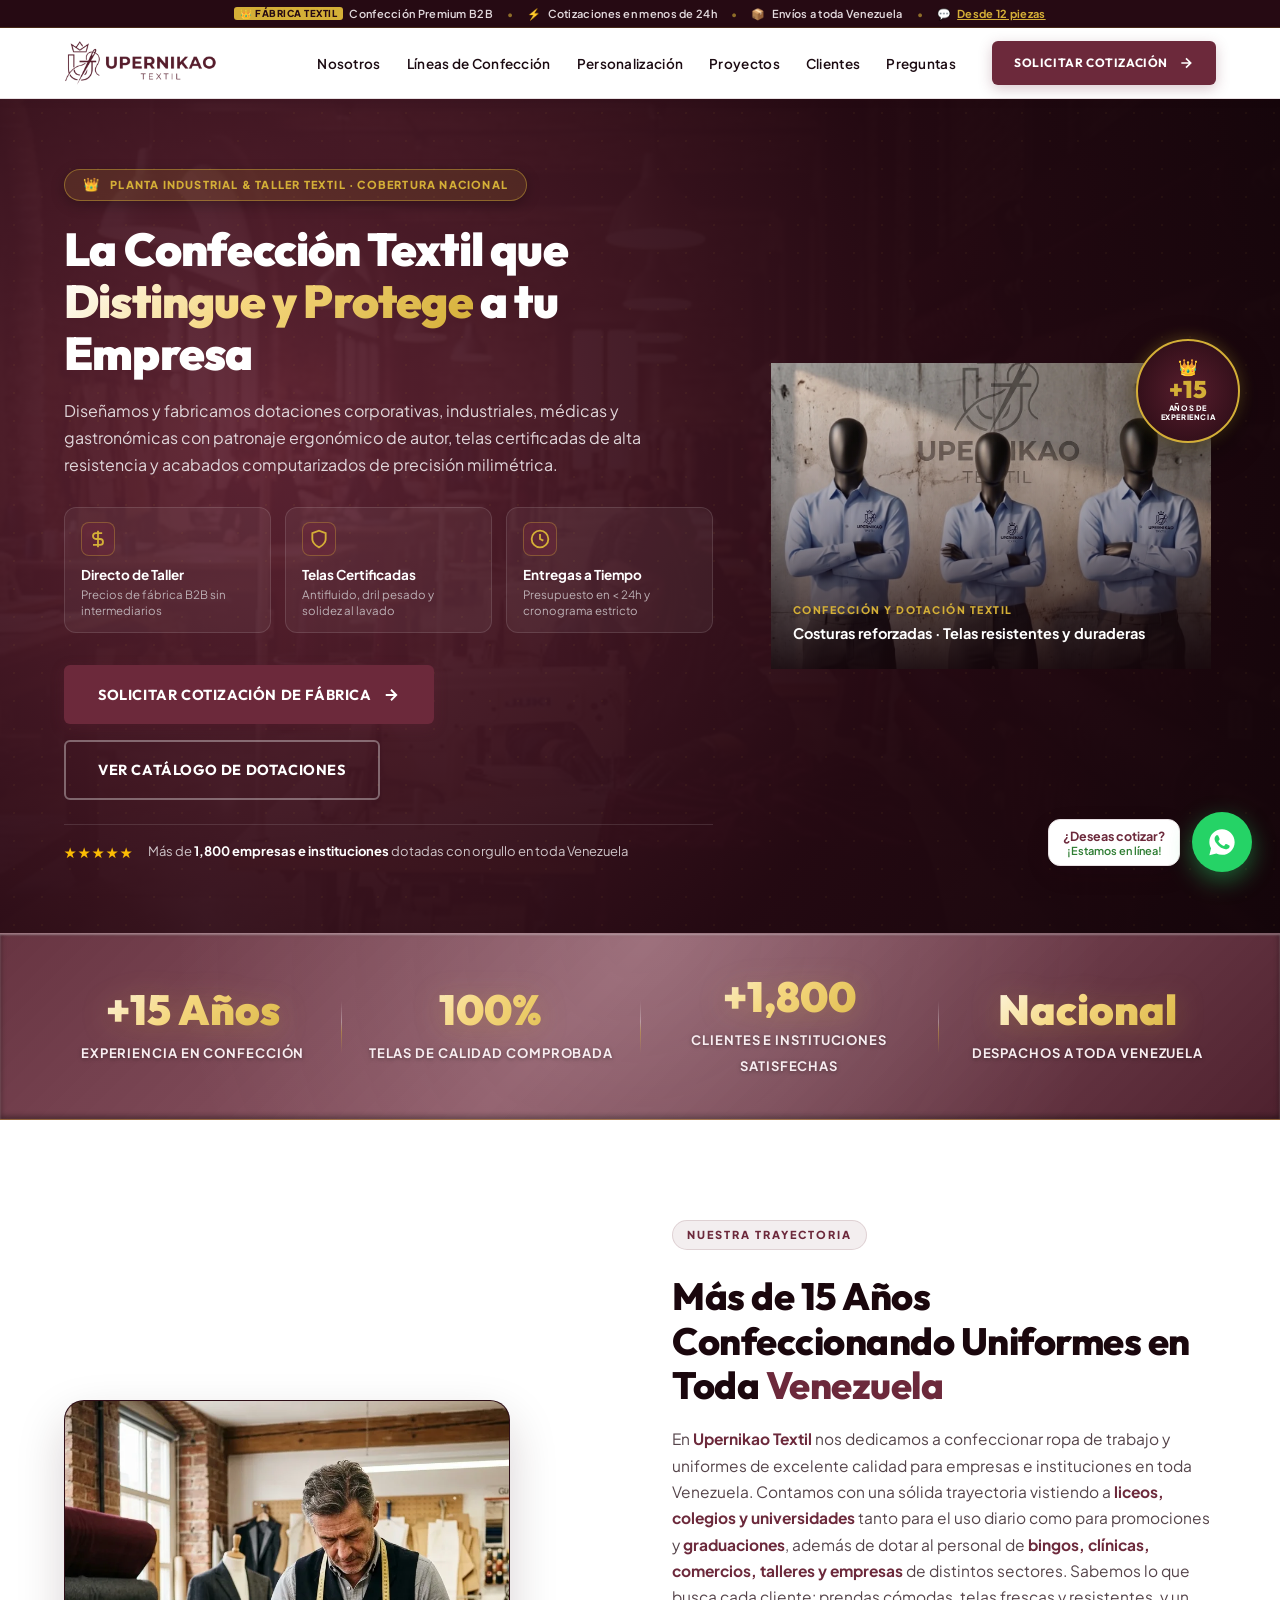
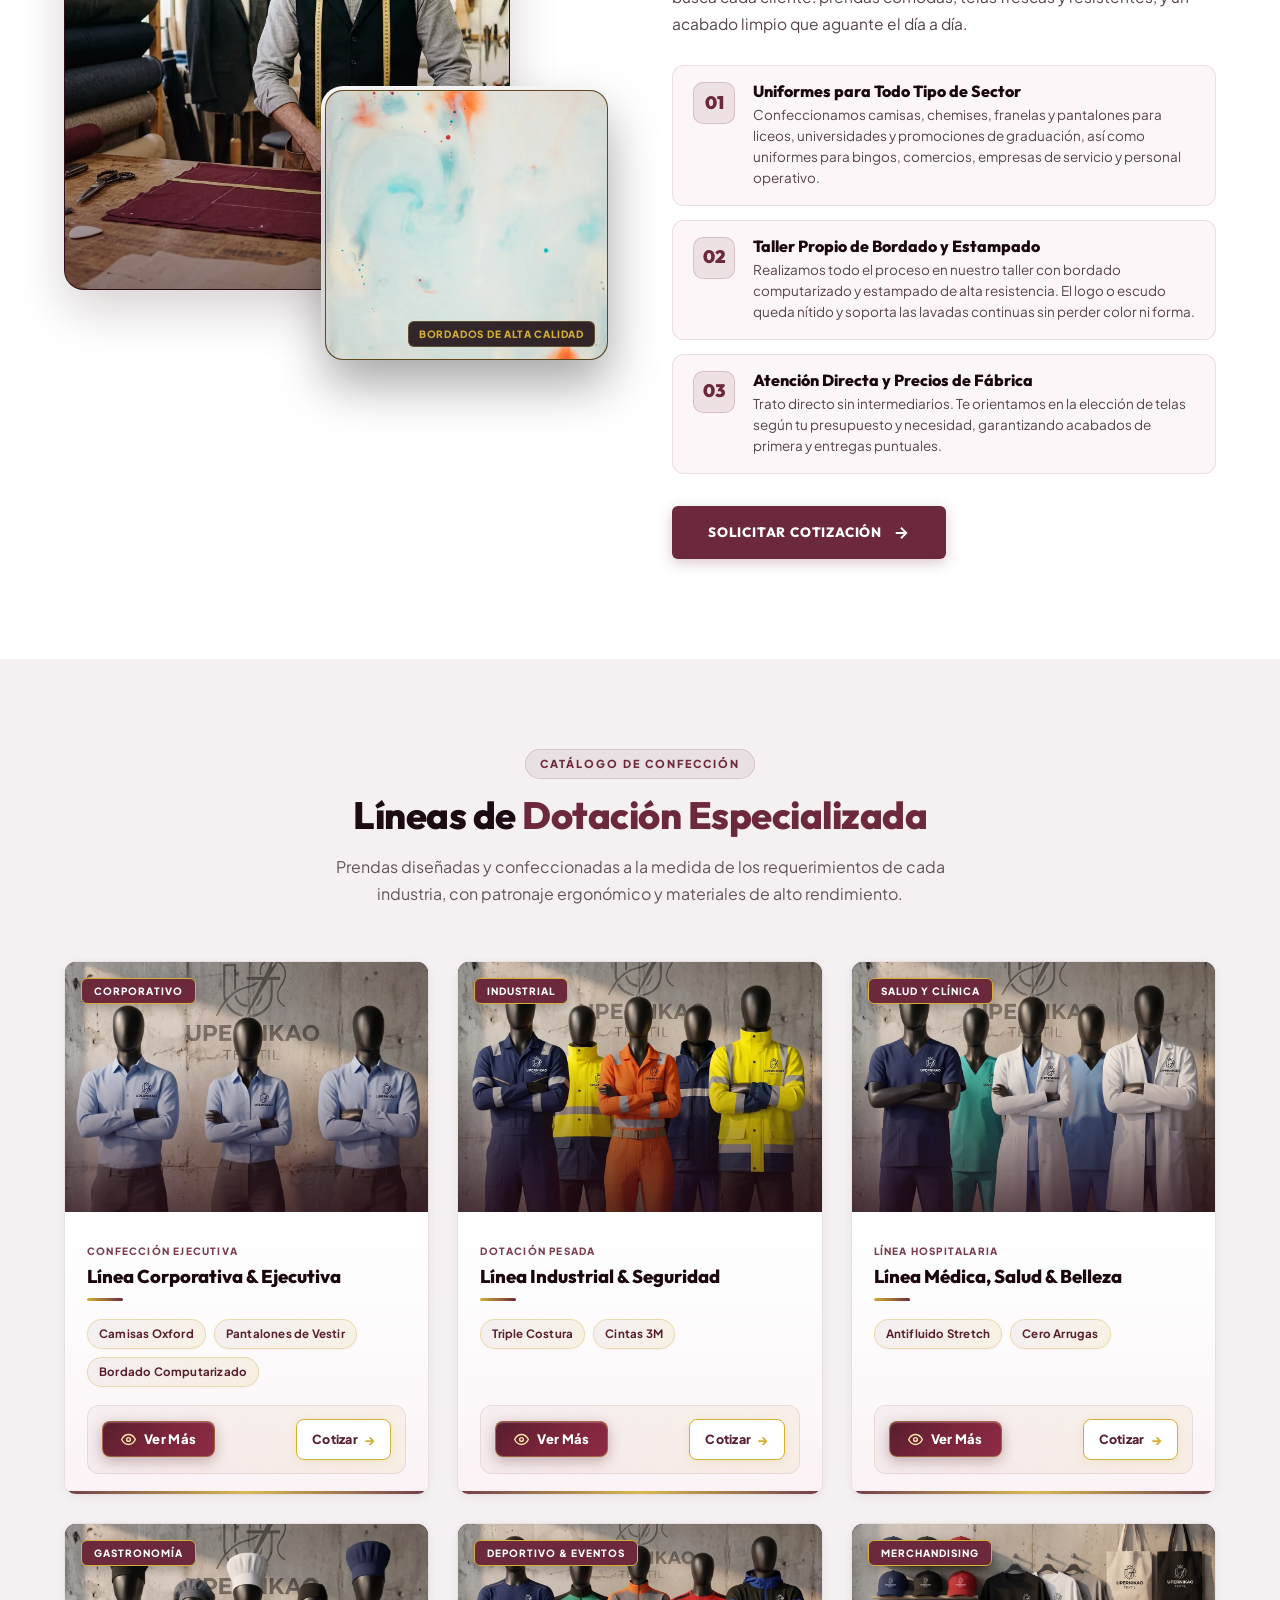
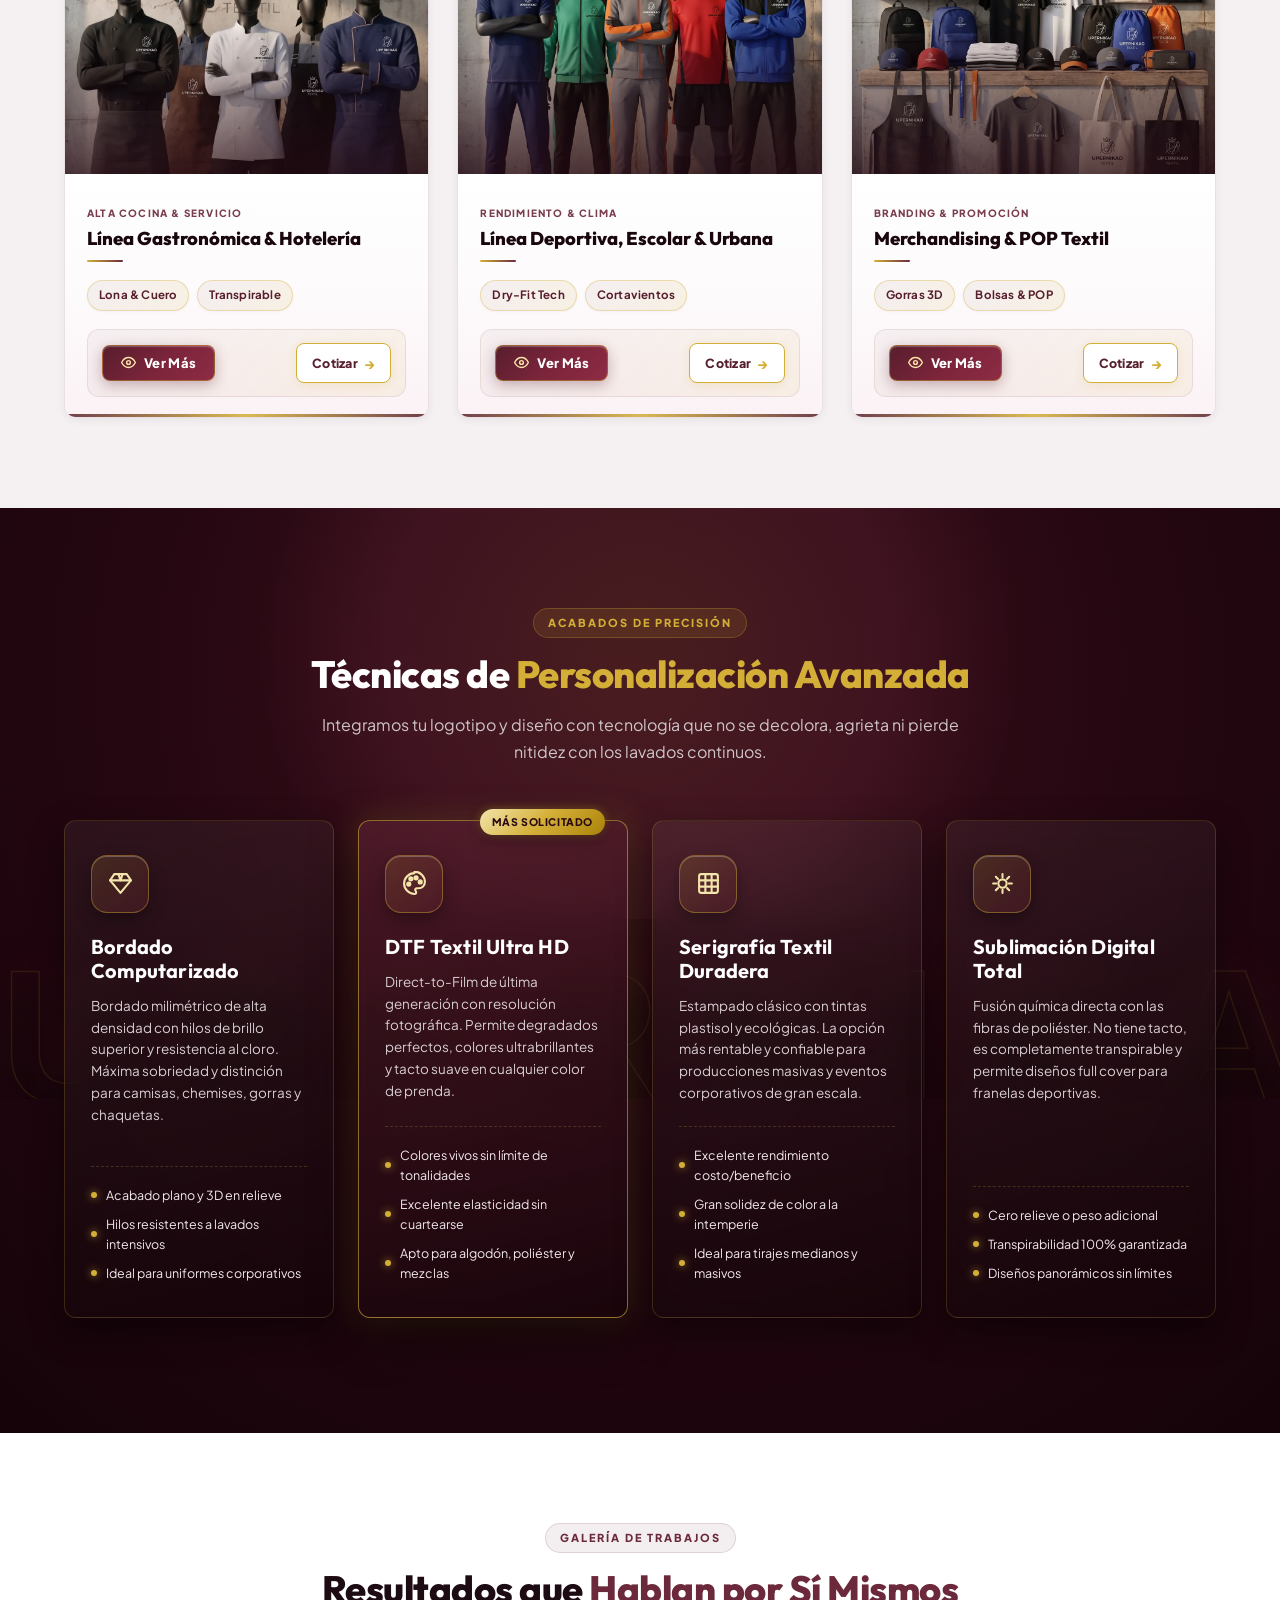
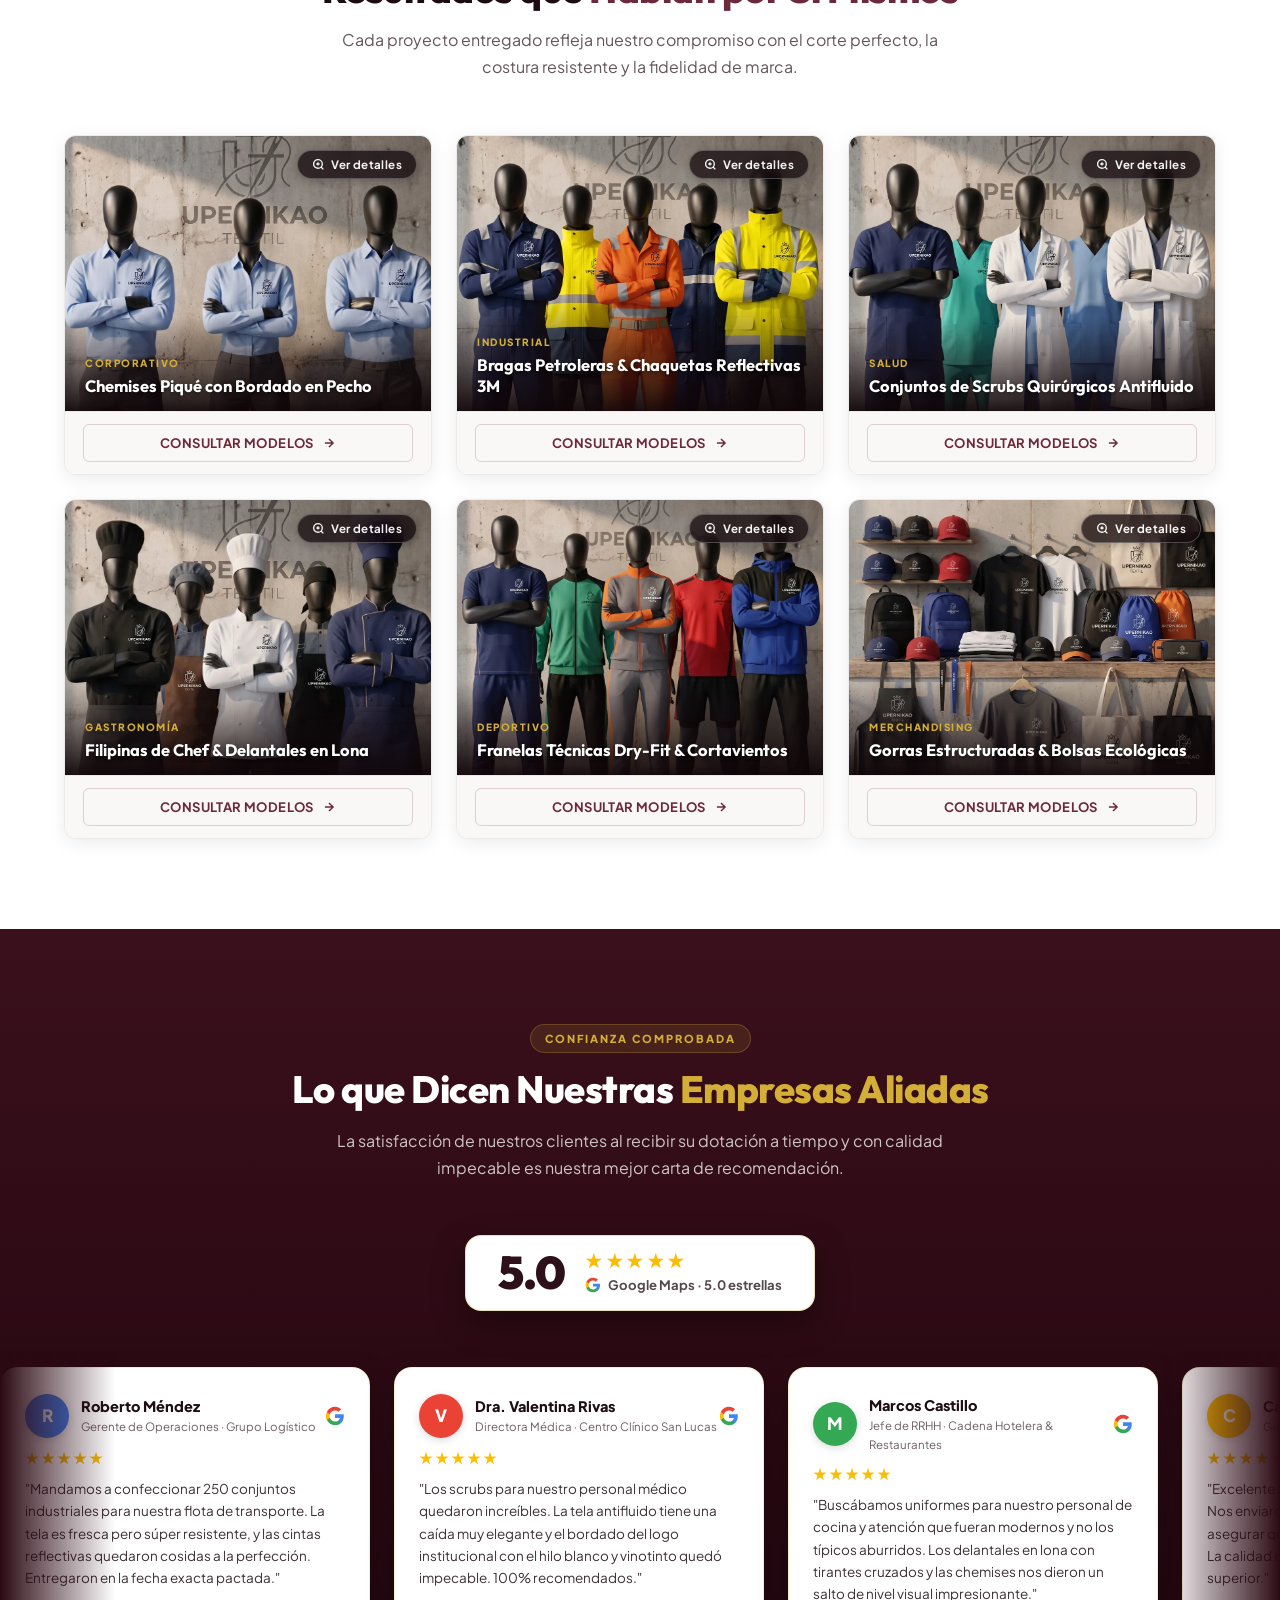
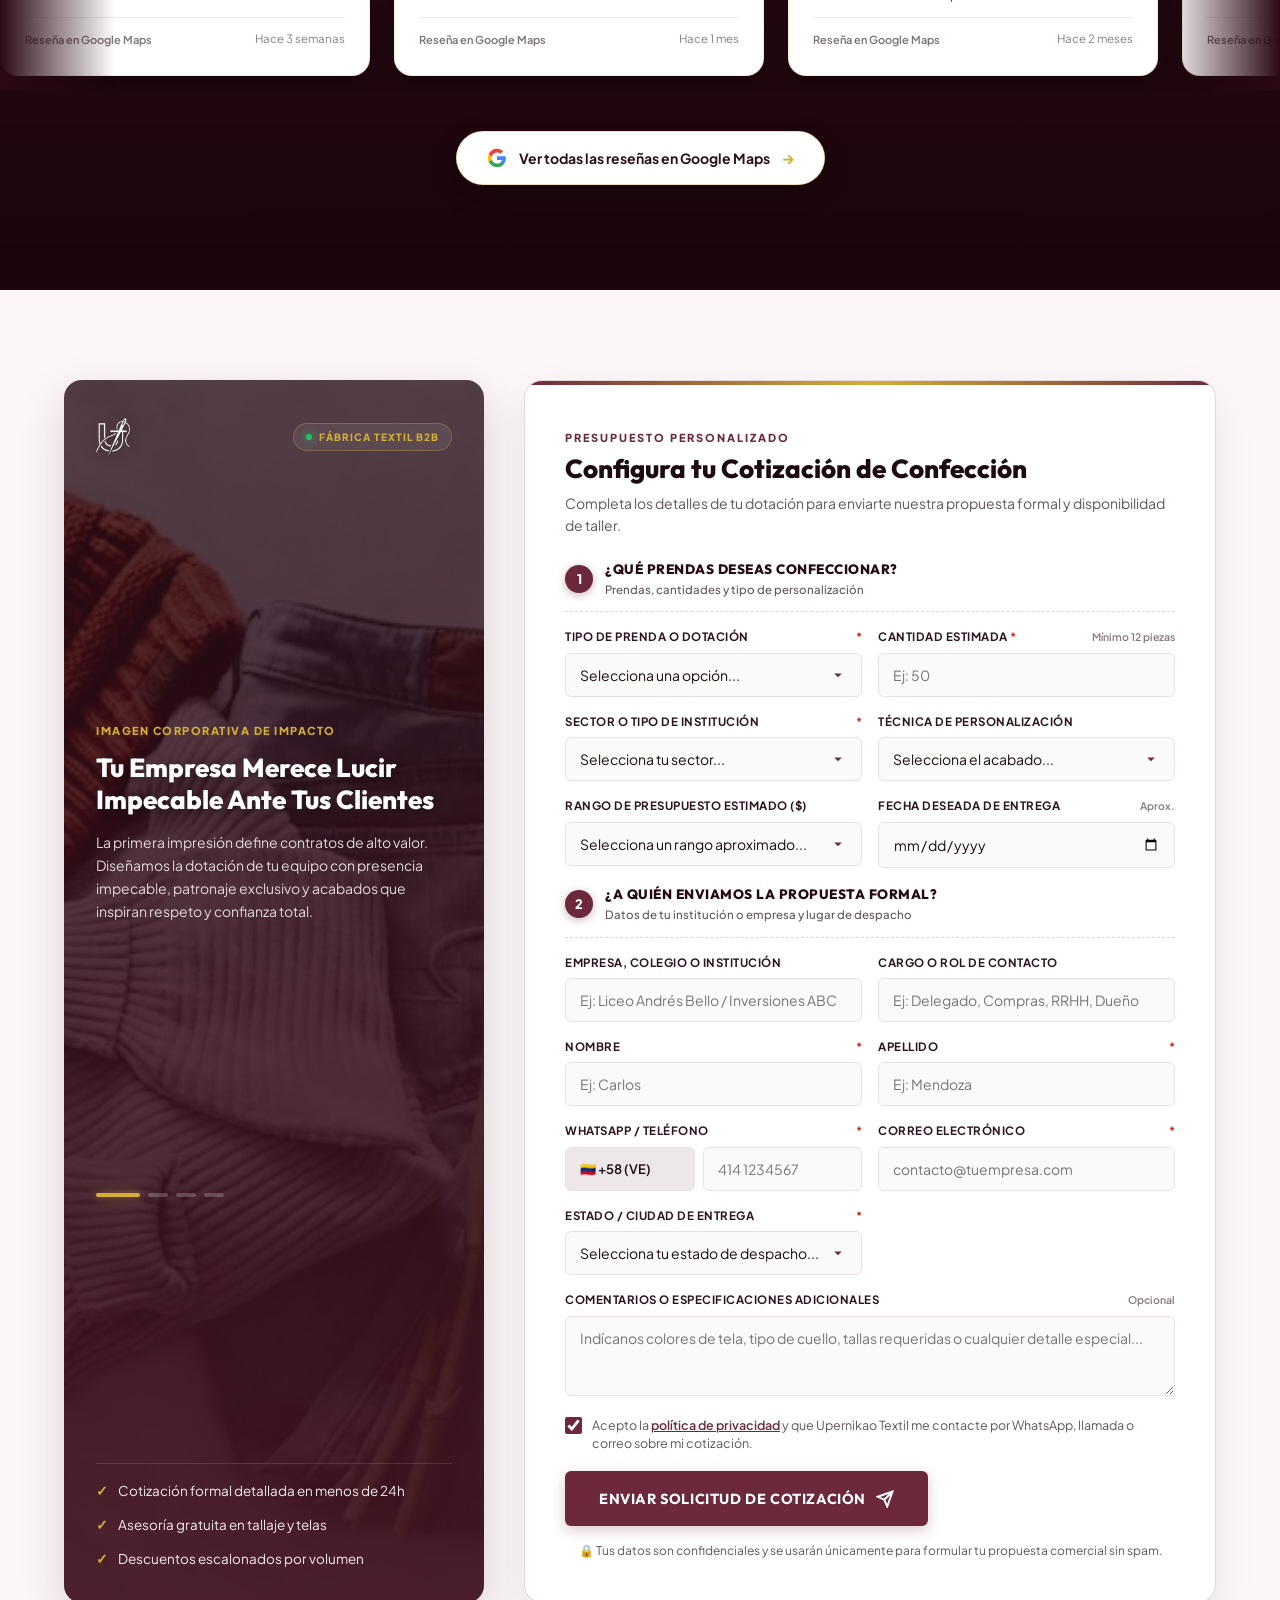
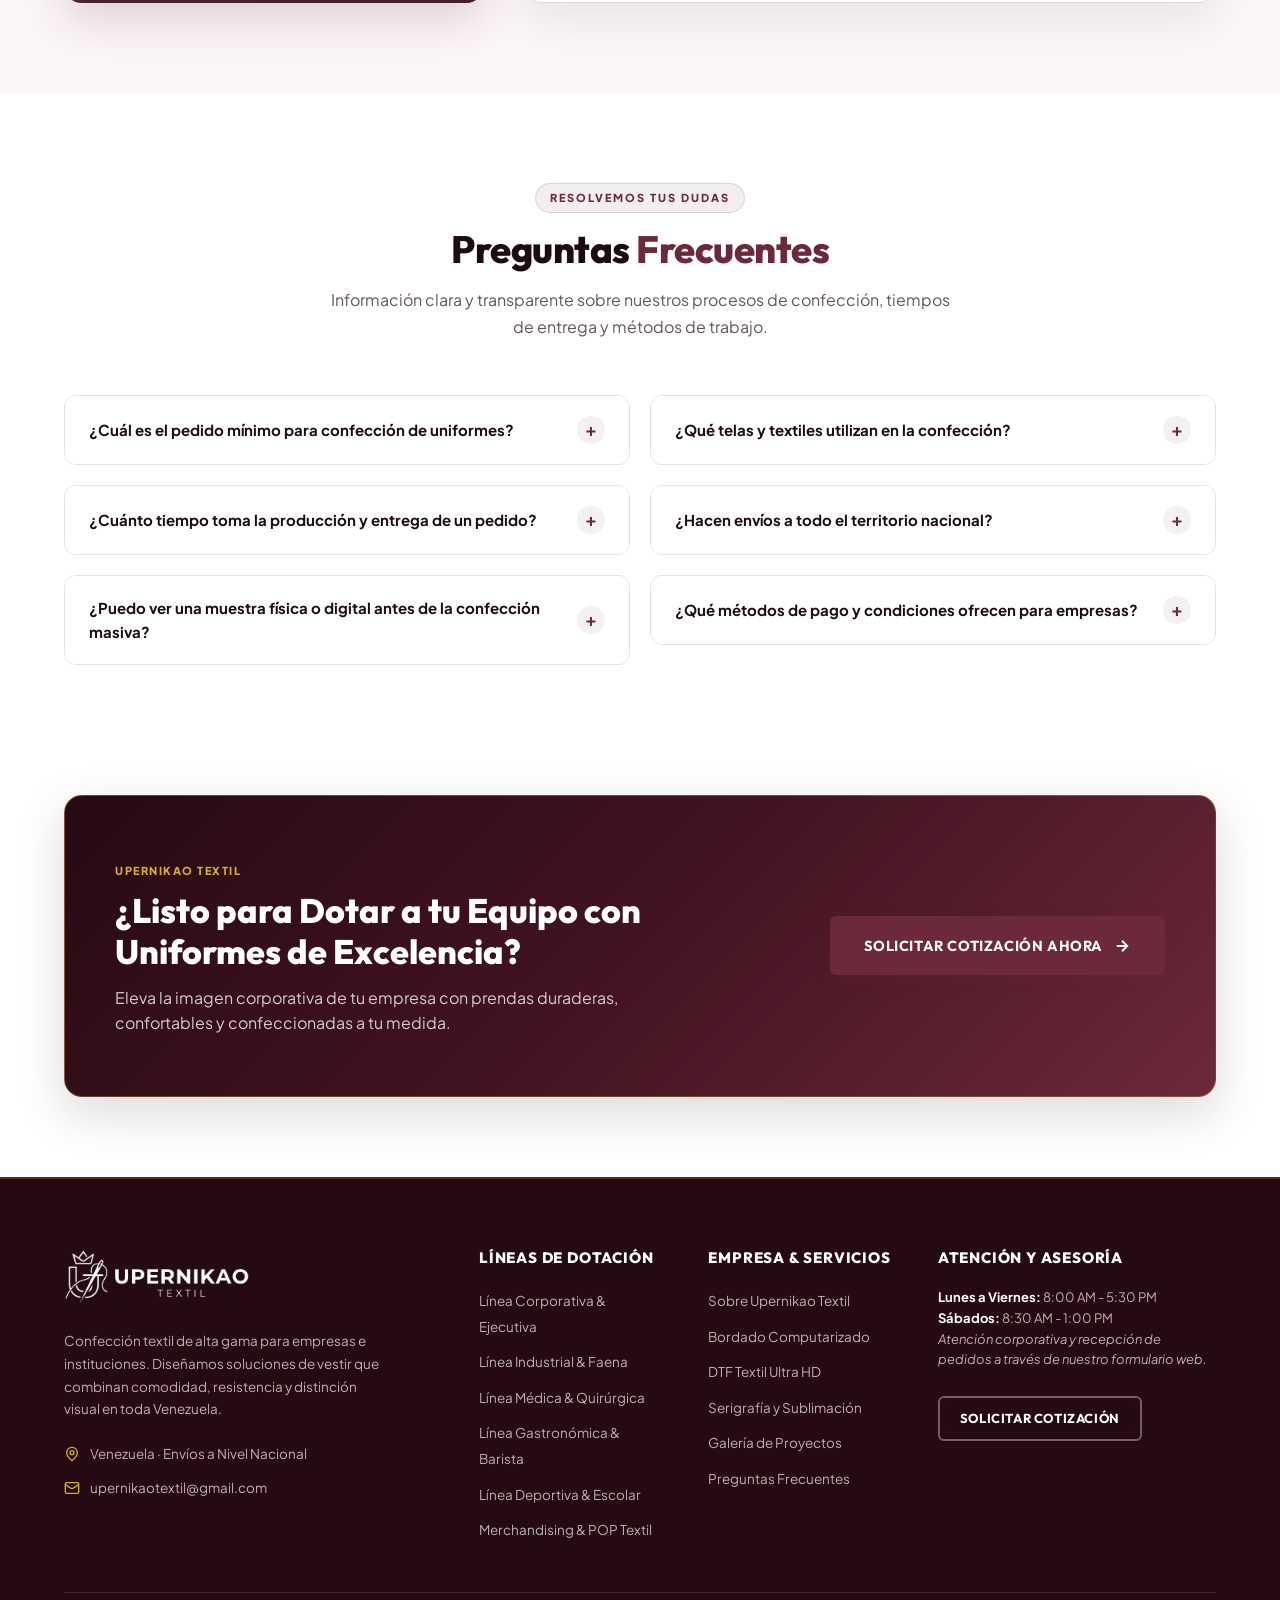
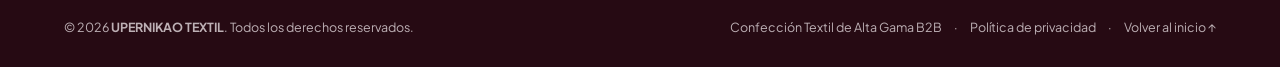
==== index.html @ 331fb589 "feat(seo): dominio oficial upernikaotextil.com con canonical, Open Graph absoluto y sitemap - canoni" ====
<!DOCTYPE html>
<html lang="es">
<head>
  <meta charset="UTF-8">
  <meta name="viewport" content="width=device-width, initial-scale=1.0, viewport-fit=cover">
  <title>Upernikao Textil | Confección Textil Premium & Uniformes Corporativos</title>
  <meta name="description" content="Confección y dotación textil para empresas e instituciones. Uniformes corporativos, industriales, médicos y gastronómicos con personalización avanzada en bordado, DTF y serigrafía. Envíos a toda Venezuela.">
  <meta name="keywords" content="confección textil, uniformes corporativos, uniformes industriales, scrubs médicos, bordado computarizado, DTF textil, Upernikao Textil, Venezuela">
  
  <link rel="canonical" href="https://upernikaotextil.com/">

  <!-- Open Graph / Redes Sociales -->
  <meta property="og:type" content="website">
  <meta property="og:site_name" content="Upernikao Textil">
  <meta property="og:url" content="https://upernikaotextil.com/">
  <meta property="og:title" content="Upernikao Textil | Confección Textil Premium & Uniformes Corporativos">
  <meta property="og:description" content="Diseñamos y confeccionamos la imagen textil de tu empresa con la más alta durabilidad, confort y acabados de precisión.">
  <meta property="og:image" content="https://upernikaotextil.com/assets/images/hero_textil_bg.jpg">
  <meta property="og:image:alt" content="Taller de confección Upernikao Textil">
  <meta property="og:locale" content="es_VE">
  <meta name="twitter:card" content="summary_large_image">
  <meta name="twitter:image" content="https://upernikaotextil.com/assets/images/hero_textil_bg.jpg">
  
  <!-- Favicon -->
  <link rel="icon" type="image/x-icon" href="favicon.ico?v=2">
  <link rel="icon" type="image/png" sizes="32x32" href="assets/images/favicon-32x32.png?v=2">
  <link rel="icon" type="image/png" sizes="16x16" href="assets/images/favicon-16x16.png?v=2">
  <link rel="apple-touch-icon" sizes="180x180" href="apple-touch-icon.png?v=2">

  <!-- Preload LCP Hero Image (Optimizado para Móvil y Desktop) -->
  <link rel="preload" as="image" href="assets/images/hero_textil_bg_mobile.webp" type="image/webp" media="(max-width: 768px)" fetchpriority="high">
  <link rel="preload" as="image" href="assets/images/hero_textil_bg.webp" type="image/webp" media="(min-width: 769px)" fetchpriority="high">

  <!-- Google Fonts: Optimizado para máxima velocidad de render FCP/LCP -->
  <link rel="preconnect" href="https://fonts.googleapis.com">
  <link rel="preconnect" href="https://fonts.gstatic.com" crossorigin>
  <link href="https://fonts.googleapis.com/css2?family=Outfit:wght@600;700;800&family=Plus+Jakarta+Sans:wght@400;500;600;700&display=swap" rel="stylesheet">
  
  <!-- Estilos Principales -->
  <link rel="stylesheet" href="assets/css/style.css?v=4.4">

  <!-- Schema.org JSON-LD -->
  <script type="application/ld+json">
  {
    "@context": "https://schema.org",
    "@type": "LocalBusiness",
    "name": "Upernikao Textil",
    "url": "https://upernikaotextil.com/",
    "image": "https://upernikaotextil.com/assets/images/hero_textil_bg.jpg",
    "logo": "https://upernikaotextil.com/assets/images/logo_vertical.png",
    "description": "Fabricación y confección de uniformes corporativos, industriales, de salud y material promocional textil con personalización de alta gama.",
    "telephone": "+584248335228",
    "email": "upernikaotextil@gmail.com",
    "address": {
      "@type": "PostalAddress",
      "addressLocality": "Barcelona",
      "addressRegion": "Anzoátegui",
      "addressCountry": "VE"
    },
    "areaServed": ["Venezuela", "Gran Caracas", "Anzoátegui", "Carabobo", "Zulia", "Lara", "Aragua"],
    "priceRange": "$$"
  }
  </script>
</head>
<body>

  <!-- ── BARRA SUPERIOR DE AVISO (FINITA, EN 1 SOLA LÍNEA) ── -->
  <div class="top-bar">
    <div class="top-bar-inner">
      <div class="top-bar-item">
        <span class="top-badge">👑 FÁBRICA TEXTIL</span>
        <span>Confección Premium B2B</span>
      </div>
      <span class="top-bar-dot">•</span>
      <div class="top-bar-item">
        <span class="icon">⚡</span>
        <span>Cotizaciones en menos de 24h</span>
      </div>
      <span class="top-bar-dot">•</span>
      <div class="top-bar-item">
        <span class="icon">📦</span>
        <span>Envíos a toda Venezuela</span>
      </div>
      <span class="top-bar-dot">•</span>
      <div class="top-bar-item highlight">
        <span class="icon">💬</span>
        <a href="#cotizacion">Desde 12 piezas</a>
      </div>
    </div>
  </div>

  <!-- ── NAVBAR PRINCIPAL ── -->
  <header class="navbar-header" id="navbar">
    <nav class="nav-container">
      <a href="#hero" class="nav-logo" aria-label="Upernikao Textil Inicio">
        <img src="assets/images/UT- HERO-clean.webp" alt="Upernikao Textil Logo" class="logo-img logo-light-nav" width="220" height="38">
      </a>

      <!-- Botón Hamburguesa Móvil -->
      <button class="mobile-toggle" id="mobileToggle" aria-label="Abrir menú de navegación">
        <span></span>
        <span></span>
        <span></span>
      </button>

      <!-- Enlaces de navegación -->
      <div class="nav-menu-wrapper" id="navMenu">
        <ul class="nav-links">
          <li><a href="#nosotros" class="nav-link">Nosotros</a></li>
          <li><a href="#lineas" class="nav-link">Líneas de Confección</a></li>
          <li><a href="#tecnicas" class="nav-link">Personalización</a></li>
          <li><a href="#galeria" class="nav-link">Proyectos</a></li>
          <li><a href="#testimonios" class="nav-link">Clientes</a></li>
          <li><a href="#faq" class="nav-link">Preguntas</a></li>
        </ul>
        <div class="nav-cta-box">
          <a href="#cotizacion" class="btn btn-primary nav-btn">
            <span>Solicitar Cotización</span>
            <svg width="16" height="16" viewBox="0 0 24 24" fill="none" stroke="currentColor" stroke-width="2.5"><path d="M5 12h14M12 5l7 7-7 7"/></svg>
          </a>
        </div>
      </div>
    </nav>
  </header>

  <!-- ── HERO SECTION: TALLER DE ALTA CONFECCIÓN B2B ── -->
  <section class="hero-section" id="hero">
    <div class="hero-bg-wrapper">
      <picture class="hero-bg-picture">
        <source media="(max-width: 768px)" srcset="assets/images/hero_textil_bg_mobile.webp" type="image/webp">
        <source srcset="assets/images/hero_textil_bg.webp" type="image/webp">
        <img src="assets/images/hero_textil_bg.jpg" alt="Taller de confección Upernikao Textil" class="hero-bg-img" fetchpriority="high" decoding="sync">
      </picture>
      <div class="hero-gradient-overlay"></div>
      <div class="hero-pattern-overlay"></div>
    </div>

    <div class="hero-container container">
      <!-- Columna Izquierda: Mensaje Central & Autoridad B2B -->
      <div class="hero-content-col">
        <div class="hero-pill-badge">
          <span class="badge-crown">👑</span>
          <span>PLANTA INDUSTRIAL & TALLER TEXTIL · COBERTURA NACIONAL</span>
        </div>
        
        <h1 class="hero-heading">
          La Confección Textil que <span class="gold-gradient-text">Distingue y Protege</span> a tu Empresa
        </h1>

        <p class="hero-lead">
          Diseñamos y fabricamos dotaciones corporativas, industriales, médicas y gastronómicas con patronaje ergonómico de autor, telas certificadas de alta resistencia y acabados computarizados de precisión milimétrica.
        </p>

        <!-- Trilogía de Fortalezas B2B (Diferencial visual, no bullets genéricos) -->
        <div class="hero-pillars-grid">
          <div class="hero-pillar-card">
            <div class="pillar-icon">
              <svg width="20" height="20" viewBox="0 0 24 24" fill="none" stroke="currentColor" stroke-width="2.2"><path d="M12 2v20M17 5H9.5a3.5 3.5 0 0 0 0 7h5a3.5 3.5 0 0 1 0 7H6"/></svg>
            </div>
            <div class="pillar-text">
              <strong>Directo de Taller</strong>
              <span>Precios de fábrica B2B sin intermediarios</span>
            </div>
          </div>

          <div class="hero-pillar-card">
            <div class="pillar-icon">
              <svg width="20" height="20" viewBox="0 0 24 24" fill="none" stroke="currentColor" stroke-width="2.2"><path d="M12 22s8-4 8-10V5l-8-3-8 3v7c0 6 8 10 8 10z"/></svg>
            </div>
            <div class="pillar-text">
              <strong>Telas Certificadas</strong>
              <span>Antifluido, dril pesado y solidez al lavado</span>
            </div>
          </div>

          <div class="hero-pillar-card">
            <div class="pillar-icon">
              <svg width="20" height="20" viewBox="0 0 24 24" fill="none" stroke="currentColor" stroke-width="2.2"><circle cx="12" cy="12" r="10"/><polyline points="12 6 12 12 16 14"/></svg>
            </div>
            <div class="pillar-text">
              <strong>Entregas a Tiempo</strong>
              <span>Presupuesto en &lt; 24h y cronograma estricto</span>
            </div>
          </div>
        </div>

        <div class="hero-actions-wrap">
          <a href="#cotizacion" class="btn btn-primary btn-lg pulse-glow">
            <span>Solicitar Cotización de Fábrica</span>
            <svg width="18" height="18" viewBox="0 0 24 24" fill="none" stroke="currentColor" stroke-width="2.5"><path d="M5 12h14M12 5l7 7-7 7"/></svg>
          </a>
          <a href="#lineas" class="btn btn-outline-light btn-lg">
            <span>Ver Catálogo de Dotaciones</span>
          </a>
        </div>

        <div class="hero-trust-bar">
          <div class="trust-stars">★★★★★</div>
          <span class="trust-caption">Más de <strong>1,800 empresas e instituciones</strong> dotadas con orgullo en toda Venezuela</span>
        </div>
      </div>

      <!-- Columna Derecha: Escaparate Visual de Confección & Sello de Experiencia -->
      <div class="hero-showcase-col">
        <div class="showcase-card-stage">
            <picture>
              <source srcset="assets/images/barcelona-anzoategui-upernikao-textil-lineacorporativa-card.webp" type="image/webp">
              <img src="assets/images/barcelona-anzoategui-upernikao-textil-lineacorporativa-card.jpg" alt="Dotación textil empresarial de alta gama Upernikao Textil" class="showcase-img" width="580" height="420" fetchpriority="high" decoding="async">
            </picture>
            <div class="showcase-frame-overlay"></div>
            
            <div class="showcase-caption-tag">
              <span class="tag-title">CONFECCIÓN Y DOTACIÓN TEXTIL</span>
              <span class="tag-sub">Costuras reforzadas · Telas resistentes y duraderas</span>
            </div>
          </div>

          <!-- Sello Circular de Experiencia -->
          <div class="showcase-seal-badge">
            <div class="seal-inner">
              <span class="seal-crown">👑</span>
              <span class="seal-years">+15</span>
              <span class="seal-lbl">AÑOS DE<br>EXPERIENCIA</span>
            </div>
          </div>
        </div>
      </div>
    </div>
  </section>

  <!-- ── BANDA DE MÉTRICAS / CONFIANZA ── -->
  <section class="metrics-strip">
    <div class="container">
      <div class="metrics-grid">
        <div class="metric-item">
          <span class="metric-val">+15 Años</span>
          <span class="metric-desc">Experiencia en Confección</span>
        </div>
        <div class="metric-separator"></div>
        <div class="metric-item">
          <span class="metric-val">100%</span>
          <span class="metric-desc">Telas de Calidad Comprobada</span>
        </div>
        <div class="metric-separator"></div>
        <div class="metric-item">
          <span class="metric-val">+1,800</span>
          <span class="metric-desc">Clientes e Instituciones Satisfechas</span>
        </div>
        <div class="metric-separator"></div>
        <div class="metric-item">
          <span class="metric-val">Nacional</span>
          <span class="metric-desc">Despachos a Toda Venezuela</span>
        </div>
      </div>
    </div>
  </section>

  <!-- ── SECCIÓN: SOBRE NOSOTROS ── -->
  <section class="section about-section" id="nosotros">
    <div class="container">
      <div class="about-grid">
        <!-- Columna Visual: Composición Fotográfica Doble (Taller Principal + Detalle de Bordado) -->
        <div class="about-visual-composition">
          <!-- Marco Principal: Taller de corte y confección -->
          <div class="about-primary-frame">
            <picture>
              <source srcset="assets/images/about_textil.webp" type="image/webp">
              <img src="assets/images/about_textil.jpg" alt="Taller de corte y confección Upernikao" class="about-main-photo" loading="lazy" decoding="async">
            </picture>
            <div class="about-primary-overlay"></div>
          </div>

          <!-- Marco Secundario Solapado: Detalle de Bordado y Acabado -->
          <div class="about-secondary-frame">
            <picture>
              <source srcset="assets/images/tecnica_bordado.webp" type="image/webp">
              <img src="assets/images/tecnica_bordado.jpg" alt="Detalle de bordado de alta calidad" class="about-detail-photo" loading="lazy" decoding="async">
            </picture>
            <span class="about-detail-caption">Bordados de Alta Calidad</span>
          </div>
        </div>

        <!-- Columna de Contenido: Narrativa y Pilares de Confección -->
        <div class="about-story-col">
          <span class="section-tag">NUESTRA TRAYECTORIA</span>
          <h2 class="about-story-title">
            Más de 15 Años Confeccionando Uniformes en Toda <span>Venezuela</span>
          </h2>
          
          <p class="about-story-lead">
            En <strong>Upernikao Textil</strong> nos dedicamos a confeccionar ropa de trabajo y uniformes de excelente calidad para empresas e instituciones en toda Venezuela. Contamos con una sólida trayectoria vistiendo a <strong>liceos, colegios y universidades</strong> tanto para el uso diario como para promociones y <strong>graduaciones</strong>, además de dotar al personal de <strong>bingos, clínicas, comercios, talleres y empresas</strong> de distintos sectores. Sabemos lo que busca cada cliente: prendas cómodas, telas frescas y resistentes, y un acabado limpio que aguante el día a día.
          </p>

          <!-- Tarjetas de Pilares -->
          <div class="about-pillars-stack">
            <div class="about-pillar-box">
              <div class="pillar-box-number">01</div>
              <div class="pillar-box-content">
                <h4>Uniformes para Todo Tipo de Sector</h4>
                <p>Confeccionamos camisas, chemises, franelas y pantalones para liceos, universidades y promociones de graduación, así como uniformes para bingos, comercios, empresas de servicio y personal operativo.</p>
              </div>
            </div>

            <div class="about-pillar-box">
              <div class="pillar-box-number">02</div>
              <div class="pillar-box-content">
                <h4>Taller Propio de Bordado y Estampado</h4>
                <p>Realizamos todo el proceso en nuestro taller con bordado computarizado y estampado de alta resistencia. El logo o escudo queda nítido y soporta las lavadas continuas sin perder color ni forma.</p>
              </div>
            </div>

            <div class="about-pillar-box">
              <div class="pillar-box-number">03</div>
              <div class="pillar-box-content">
                <h4>Atención Directa y Precios de Fábrica</h4>
                <p>Trato directo sin intermediarios. Te orientamos en la elección de telas según tu presupuesto y necesidad, garantizando acabados de primera y entregas puntuales.</p>
              </div>
            </div>
          </div>

          <div class="about-cta-wrap">
            <a href="#cotizacion" class="btn btn-primary btn-lg pulse-glow">
              <span>SOLICITAR COTIZACIÓN</span>
              <svg width="18" height="18" viewBox="0 0 24 24" fill="none" stroke="currentColor" stroke-width="2.5"><path d="M5 12h14M12 5l7 7-7 7"/></svg>
            </a>
          </div>
        </div>
      </div>
    </div>
  </section>

  <!-- ── SECCIÓN: LÍNEAS DE CONFECCIÓN (PRODUCTOS / SERVICIOS) ── -->
  <section class="section lines-section" id="lineas">
    <div class="container">
      <div class="section-header text-center">
        <span class="section-tag">CATÁLOGO DE CONFECCIÓN</span>
        <h2 class="section-title">Líneas de <span>Dotación Especializada</span></h2>
        <p class="section-subtitle">
          Prendas diseñadas y confeccionadas a la medida de los requerimientos de cada industria, con patronaje ergonómico y materiales de alto rendimiento.
        </p>
      </div>

      <div class="lines-grid">
        <!-- Card 1: Corporativo -->
        <div class="line-card" onclick="openLineModal('corp')" role="button" tabindex="0" aria-label="Ver detalles de Línea Corporativa y Ejecutiva">
          <div class="line-card-img line-card-img-corp">
            <picture>
              <source srcset="assets/images/barcelona-anzoategui-upernikao-textil-lineacorporativa-card.webp" type="image/webp">
              <img src="assets/images/barcelona-anzoategui-upernikao-textil-lineacorporativa-card.jpg" alt="Línea Corporativa y Ejecutiva Upernikao Textil Barcelona Anzoátegui" loading="lazy" decoding="async">
            </picture>
            <div class="line-overlay"></div>
            <span class="line-tag">CORPORATIVO</span>
          </div>
          <div class="line-card-body">
            <div class="line-card-header">
              <span class="line-card-kicker">CONFECCIÓN EJECUTIVA</span>
              <h3>Línea Corporativa & Ejecutiva</h3>
              <div class="line-card-divider"></div>
            </div>
            
            <div class="line-card-chips">
              <span class="chip-item">Camisas Oxford</span>
              <span class="chip-item">Pantalones de Vestir</span>
              <span class="chip-item">Bordado Computarizado</span>
            </div>

            <div class="line-card-footer">
              <button type="button" class="btn-line-more" onclick="event.stopPropagation(); openLineModal('corp')">
                <svg width="15" height="15" viewBox="0 0 24 24" fill="none" stroke="currentColor" stroke-width="2.3"><path d="M1 12s4-8 11-8 11 8 11 8-4 8-11 8-11-8-11-8z"/><circle cx="12" cy="12" r="3"/></svg>
                <span>Ver Más</span>
              </button>
              <a href="#cotizacion" class="btn-line-quote-direct" onclick="event.stopPropagation(); preselectProduct('Camisería & Pantalones')">
                <span>Cotizar</span>
                <span class="arrow">→</span>
              </a>
            </div>
          </div>
        </div>

        <!-- Card 2: Industrial -->
        <div class="line-card" onclick="openLineModal('ind')" role="button" tabindex="0" aria-label="Ver detalles de Línea Industrial y Seguridad">
          <div class="line-card-img">
            <picture>
              <source srcset="assets/images/barcelona-anzoategui-upernikao-textil-lineaindustrial-card.webp" type="image/webp">
              <img src="assets/images/barcelona-anzoategui-upernikao-textil-lineaindustrial-card.jpg" alt="Línea Industrial y Seguridad Upernikao Textil Barcelona Anzoátegui" loading="lazy" decoding="async">
            </picture>
            <div class="line-overlay"></div>
            <span class="line-tag">INDUSTRIAL</span>
          </div>
          <div class="line-card-body">
            <div class="line-card-header">
              <span class="line-card-kicker">DOTACIÓN PESADA</span>
              <h3>Línea Industrial & Seguridad</h3>
              <div class="line-card-divider"></div>
            </div>

            <div class="line-card-chips">
              <span class="chip-item">Triple Costura</span>
              <span class="chip-item">Cintas 3M</span>
            </div>

            <div class="line-card-footer">
              <button type="button" class="btn-line-more" onclick="event.stopPropagation(); openLineModal('ind')">
                <svg width="15" height="15" viewBox="0 0 24 24" fill="none" stroke="currentColor" stroke-width="2.3"><path d="M1 12s4-8 11-8 11 8 11 8-4 8-11 8-11-8-11-8z"/><circle cx="12" cy="12" r="3"/></svg>
                <span>Ver Más</span>
              </button>
              <a href="#cotizacion" class="btn-line-quote-direct" onclick="event.stopPropagation(); preselectProduct('Uniformes Industriales')">
                <span>Cotizar</span>
                <span class="arrow">→</span>
              </a>
            </div>
          </div>
        </div>

        <!-- Card 3: Salud -->
        <div class="line-card" onclick="openLineModal('med')" role="button" tabindex="0" aria-label="Ver detalles de Línea Médica y de Salud">
          <div class="line-card-img">
            <picture>
              <source srcset="assets/images/barcelona-anzoategui-upernikao-textil-lineamedica-card.webp" type="image/webp">
              <img src="assets/images/barcelona-anzoategui-upernikao-textil-lineamedica-card.jpg" alt="Línea Médica y de Salud Upernikao Textil Barcelona Anzoátegui" loading="lazy" decoding="async">
            </picture>
            <div class="line-overlay"></div>
            <span class="line-tag">SALUD Y CLÍNICA</span>
          </div>
          <div class="line-card-body">
            <div class="line-card-header">
              <span class="line-card-kicker">LÍNEA HOSPITALARIA</span>
              <h3>Línea Médica, Salud & Belleza</h3>
              <div class="line-card-divider"></div>
            </div>

            <div class="line-card-chips">
              <span class="chip-item">Antifluido Stretch</span>
              <span class="chip-item">Cero Arrugas</span>
            </div>

            <div class="line-card-footer">
              <button type="button" class="btn-line-more" onclick="event.stopPropagation(); openLineModal('med')">
                <svg width="15" height="15" viewBox="0 0 24 24" fill="none" stroke="currentColor" stroke-width="2.3"><path d="M1 12s4-8 11-8 11 8 11 8-4 8-11 8-11-8-11-8z"/><circle cx="12" cy="12" r="3"/></svg>
                <span>Ver Más</span>
              </button>
              <a href="#cotizacion" class="btn-line-quote-direct" onclick="event.stopPropagation(); preselectProduct('Dotación Médica')">
                <span>Cotizar</span>
                <span class="arrow">→</span>
              </a>
            </div>
          </div>
        </div>

        <!-- Card 4: Gastronomía -->
        <div class="line-card" onclick="openLineModal('chef')" role="button" tabindex="0" aria-label="Ver detalles de Línea Gastronómica y Hotelería">
          <div class="line-card-img">
            <picture>
              <source srcset="assets/images/barcelona-anzoategui-upernikao-textil-lineagastronomica-card.webp" type="image/webp">
              <img src="assets/images/barcelona-anzoategui-upernikao-textil-lineagastronomica-card.jpg" alt="Línea Gastronómica y Cocina Upernikao Textil Barcelona Anzoátegui" loading="lazy" decoding="async">
            </picture>
            <div class="line-overlay"></div>
            <span class="line-tag">GASTRONOMÍA</span>
          </div>
          <div class="line-card-body">
            <div class="line-card-header">
              <span class="line-card-kicker">ALTA COCINA & SERVICIO</span>
              <h3>Línea Gastronómica & Hotelería</h3>
              <div class="line-card-divider"></div>
            </div>

            <div class="line-card-chips">
              <span class="chip-item">Lona & Cuero</span>
              <span class="chip-item">Transpirable</span>
            </div>

            <div class="line-card-footer">
              <button type="button" class="btn-line-more" onclick="event.stopPropagation(); openLineModal('chef')">
                <svg width="15" height="15" viewBox="0 0 24 24" fill="none" stroke="currentColor" stroke-width="2.3"><path d="M1 12s4-8 11-8 11 8 11 8-4 8-11 8-11-8-11-8z"/><circle cx="12" cy="12" r="3"/></svg>
                <span>Ver Más</span>
              </button>
              <a href="#cotizacion" class="btn-line-quote-direct" onclick="event.stopPropagation(); preselectProduct('Dotación Gastronómica')">
                <span>Cotizar</span>
                <span class="arrow">→</span>
              </a>
            </div>
          </div>
        </div>

        <!-- Card 5: Deportivo y Colegial -->
        <div class="line-card" onclick="openLineModal('dep')" role="button" tabindex="0" aria-label="Ver detalles de Línea Deportiva y Escolar">
          <div class="line-card-img">
            <picture>
              <source srcset="assets/images/barcelona-anzoategui-upernikao-textil-lineadeportiva-card.webp" type="image/webp">
              <img src="assets/images/barcelona-anzoategui-upernikao-textil-lineadeportiva-card.jpg" alt="Línea Deportiva y Cortavientos Upernikao Textil Barcelona Anzoátegui" loading="lazy" decoding="async">
            </picture>
            <div class="line-overlay"></div>
            <span class="line-tag">DEPORTIVO & EVENTOS</span>
          </div>
          <div class="line-card-body">
            <div class="line-card-header">
              <span class="line-card-kicker">RENDIMIENTO & CLIMA</span>
              <h3>Línea Deportiva, Escolar & Urbana</h3>
              <div class="line-card-divider"></div>
            </div>

            <div class="line-card-chips">
              <span class="chip-item">Dry-Fit Tech</span>
              <span class="chip-item">Cortavientos</span>
            </div>

            <div class="line-card-footer">
              <button type="button" class="btn-line-more" onclick="event.stopPropagation(); openLineModal('dep')">
                <svg width="15" height="15" viewBox="0 0 24 24" fill="none" stroke="currentColor" stroke-width="2.3"><path d="M1 12s4-8 11-8 11 8 11 8-4 8-11 8-11-8-11-8z"/><circle cx="12" cy="12" r="3"/></svg>
                <span>Ver Más</span>
              </button>
              <a href="#cotizacion" class="btn-line-quote-direct" onclick="event.stopPropagation(); preselectProduct('Chaquetas & Cortavientos')">
                <span>Cotizar</span>
                <span class="arrow">→</span>
              </a>
            </div>
          </div>
        </div>

        <!-- Card 6: POP y Promocional -->
        <div class="line-card" onclick="openLineModal('pop')" role="button" tabindex="0" aria-label="Ver detalles de Merchandising y POP Textil">
          <div class="line-card-img">
            <picture>
              <source srcset="assets/images/barcelona-anzoategui-upernikao-textil-lineapop-card.webp" type="image/webp">
              <img src="assets/images/barcelona-anzoategui-upernikao-textil-lineapop-card.jpg" alt="Material POP y Textil Promocional Upernikao Textil Barcelona Anzoátegui" loading="lazy" decoding="async">
            </picture>
            <div class="line-overlay"></div>
            <span class="line-tag">MERCHANDISING</span>
          </div>
          <div class="line-card-body">
            <div class="line-card-header">
              <span class="line-card-kicker">BRANDING & PROMOCIÓN</span>
              <h3>Merchandising & POP Textil</h3>
              <div class="line-card-divider"></div>
            </div>

            <div class="line-card-chips">
              <span class="chip-item">Gorras 3D</span>
              <span class="chip-item">Bolsas & POP</span>
            </div>

            <div class="line-card-footer">
              <button type="button" class="btn-line-more" onclick="event.stopPropagation(); openLineModal('pop')">
                <svg width="15" height="15" viewBox="0 0 24 24" fill="none" stroke="currentColor" stroke-width="2.3"><path d="M1 12s4-8 11-8 11 8 11 8-4 8-11 8-11-8-11-8z"/><circle cx="12" cy="12" r="3"/></svg>
                <span>Ver Más</span>
              </button>
              <a href="#cotizacion" class="btn-line-quote-direct" onclick="event.stopPropagation(); preselectProduct('Material POP & Gorras')">
                <span>Cotizar</span>
                <span class="arrow">→</span>
              </a>
            </div>
          </div>
        </div>
      </div>
    </div>

    <!-- ── POP-UP MODAL CON EFECTO BLUR (DETALLES DE LÍNEA) ── -->
    <div class="line-modal-backdrop" id="lineModal" aria-hidden="true" role="dialog" aria-modal="true">
      <div class="line-modal-dialog">
        <button type="button" class="line-modal-close" id="lineModalClose" aria-label="Cerrar ventana de detalles" onclick="closeLineModal()">
          <svg width="22" height="22" viewBox="0 0 24 24" fill="none" stroke="currentColor" stroke-width="2.5"><line x1="18" y1="6" x2="6" y2="18"/><line x1="6" y1="6" x2="18" y2="18"/></svg>
        </button>
        <div class="line-modal-grid">
          <div class="line-modal-visual">
            <img src="assets/images/barcelona-anzoategui-upernikao-textil-lineacorporativa.webp" alt="Línea Corporativa y Ejecutiva Upernikao Textil Barcelona Anzoátegui" id="modalImg" class="line-modal-img">
            <div class="line-modal-overlay"></div>
            <span class="line-modal-tag" id="modalTag">CORPORATIVO</span>
          </div>
          <div class="line-modal-body">
            <span class="line-modal-subtitle">CATÁLOGO UPERNIKAO TEXTIL</span>
            <h3 class="line-modal-title" id="modalTitle">Línea Corporativa & Ejecutiva</h3>
            <p class="line-modal-desc" id="modalDesc"></p>
            
            <div class="line-modal-items-block">
              <h4>Prendas y Dotaciones Incluidas:</h4>
              <ul class="line-modal-list" id="modalItems"></ul>
            </div>

            <div class="line-modal-features" id="modalFeatures"></div>

            <div class="line-modal-actions">
              <button type="button" class="btn btn-primary modal-btn-quote" id="modalQuoteBtn">
                <span>Cotizar Esta Línea</span>
                <svg width="16" height="16" viewBox="0 0 24 24" fill="none" stroke="currentColor" stroke-width="2.5"><path d="M5 12h14M12 5l7 7-7 7"/></svg>
              </button>
              <button type="button" class="btn btn-outline-dark modal-btn-close" onclick="closeLineModal()">
                <span>Cerrar</span>
              </button>
            </div>
          </div>
        </div>
      </div>
    </div>
  </section>

  <!-- ── SECCIÓN: TÉCNICAS DE PERSONALIZACIÓN ── -->
  <section class="section techniques-section" id="tecnicas">
    <!-- Marca de agua tipográfica de fondo UPERNIKAO -->
    <div class="techniques-bg-watermark" aria-hidden="true">
      <span class="watermark-text">UPERNIKAO</span>
    </div>

    <div class="container">
      <div class="section-header text-center light-text">
        <span class="section-tag gold">ACABADOS DE PRECISIÓN</span>
        <h2 class="section-title">Técnicas de <span>Personalización Avanzada</span></h2>
        <p class="section-subtitle">
          Integramos tu logotipo y diseño con tecnología que no se decolora, agrieta ni pierde nitidez con los lavados continuos.
        </p>
      </div>

      <div class="techniques-grid">
        <div class="tech-card">
          <div class="tech-icon-circle" aria-hidden="true">
            <svg width="25" height="25" viewBox="0 0 24 24" fill="none" stroke="currentColor" stroke-width="2" stroke-linecap="round" stroke-linejoin="round">
              <path d="M6 3h12l4 6-10 12L2 9l4-6z"/>
              <path d="M2 9h20"/>
              <path d="M10 3l2 6 2-6"/>
            </svg>
          </div>
          <h3>Bordado Computarizado</h3>
          <p class="tech-desc">
            Bordado milimétrico de alta densidad con hilos de brillo superior y resistencia al cloro. Máxima sobriedad y distinción para camisas, chemises, gorras y chaquetas.
          </p>
          <ul class="tech-highlights">
            <li>Acabado plano y 3D en relieve</li>
            <li>Hilos resistentes a lavados intensivos</li>
            <li>Ideal para uniformes corporativos</li>
          </ul>
        </div>

        <div class="tech-card featured">
          <div class="featured-badge">MÁS SOLICITADO</div>
          <div class="tech-icon-circle" aria-hidden="true">
            <svg width="25" height="25" viewBox="0 0 24 24" fill="none" stroke="currentColor" stroke-width="2" stroke-linecap="round" stroke-linejoin="round">
              <circle cx="13.5" cy="6.5" r="1.5" fill="currentColor"/>
              <circle cx="17.5" cy="10.5" r="1.5" fill="currentColor"/>
              <circle cx="8.5" cy="7.5" r="1.5" fill="currentColor"/>
              <circle cx="6.5" cy="12.5" r="1.5" fill="currentColor"/>
              <path d="M12 2C6.5 2 2 6.5 2 12s4.5 10 10 10c.9 0 1.6-.7 1.6-1.6 0-.4-.2-.8-.5-1.1-.3-.3-.4-.7-.4-1.1 0-.9.7-1.6 1.6-1.6H16c3.3 0 6-2.7 6-6 0-5.5-4.5-10-10-10z"/>
            </svg>
          </div>
          <h3>DTF Textil Ultra HD</h3>
          <p class="tech-desc">
            Direct-to-Film de última generación con resolución fotográfica. Permite degradados perfectos, colores ultrabrillantes y tacto suave en cualquier color de prenda.
          </p>
          <ul class="tech-highlights">
            <li>Colores vivos sin límite de tonalidades</li>
            <li>Excelente elasticidad sin cuartearse</li>
            <li>Apto para algodón, poliéster y mezclas</li>
          </ul>
        </div>

        <div class="tech-card">
          <div class="tech-icon-circle" aria-hidden="true">
            <svg width="25" height="25" viewBox="0 0 24 24" fill="none" stroke="currentColor" stroke-width="2" stroke-linecap="round" stroke-linejoin="round">
              <rect x="3" y="3" width="18" height="18" rx="2"/>
              <path d="M3 9h18M3 15h18M9 3v18M15 3v18"/>
            </svg>
          </div>
          <h3>Serigrafía Textil Duradera</h3>
          <p class="tech-desc">
            Estampado clásico con tintas plastisol y ecológicas. La opción más rentable y confiable para producciones masivas y eventos corporativos de gran escala.
          </p>
          <ul class="tech-highlights">
            <li>Excelente rendimiento costo/beneficio</li>
            <li>Gran solidez de color a la intemperie</li>
            <li>Ideal para tirajes medianos y masivos</li>
          </ul>
        </div>

        <div class="tech-card">
          <div class="tech-icon-circle" aria-hidden="true">
            <svg width="25" height="25" viewBox="0 0 24 24" fill="none" stroke="currentColor" stroke-width="2" stroke-linecap="round" stroke-linejoin="round">
              <path d="M12 3v3m0 12v3M3 12h3m12 0h3m-2.6-6.4l-2.1 2.1m-8.6 8.6l-2.1 2.1m0-12.8l2.1 2.1m8.6 8.6l2.1 2.1"/>
              <circle cx="12" cy="12" r="4"/>
            </svg>
          </div>
          <h3>Sublimación Digital Total</h3>
          <p class="tech-desc">
            Fusión química directa con las fibras de poliéster. No tiene tacto, es completamente transpirable y permite diseños full cover para franelas deportivas.
          </p>
          <ul class="tech-highlights">
            <li>Cero relieve o peso adicional</li>
            <li>Transpirabilidad 100% garantizada</li>
            <li>Diseños panorámicos sin límites</li>
          </ul>
        </div>
      </div>
    </div>
  </section>

  <!-- ── SECCIÓN: PROYECTOS DESTACADOS / GALERÍA ── -->
  <section class="section gallery-section" id="galeria">
    <div class="container">
      <div class="section-header text-center">
        <span class="section-tag">GALERÍA DE TRABAJOS</span>
        <h2 class="section-title">Resultados que <span>Hablan por Sí Mismos</span></h2>
        <p class="section-subtitle">
          Cada proyecto entregado refleja nuestro compromiso con el corte perfecto, la costura resistente y la fidelidad de marca.
        </p>
      </div>

      <div class="gallery-grid" id="galleryGrid">
        <!-- Tarjeta 1: Corporativo -->
        <div class="gallery-card" data-gallery-id="corp">
          <div class="gallery-photo-box" onclick="openGalleryModal('corp')" title="Haz clic para ver modelos y fotos de Corporativo">
            <img src="assets/images/barcelona-anzoategui-upernikao-textil-lineacorporativa-card.webp" alt="Camisas ejecutivas y uniformes corporativos Upernikao Textil" loading="lazy" decoding="async">
            <button type="button" class="gallery-zoom-btn" onclick="event.stopPropagation(); openGalleryModal('corp')" aria-label="Ver detalles y modelos de Corporativo">
              <svg width="13" height="13" viewBox="0 0 24 24" fill="none" stroke="currentColor" stroke-width="2.5"><circle cx="11" cy="11" r="8"/><path d="m21 21-4.35-4.35"/><path d="M11 8v6M8 11h6"/></svg>
              <span>Ver detalles</span>
            </button>
            <div class="gallery-photo-info">
              <span class="gallery-cat">Corporativo</span>
              <h4>Chemises Piqué con Bordado en Pecho</h4>
            </div>
          </div>
          <div class="gallery-card-footer">
            <button type="button" class="gallery-footer-action" onclick="openGalleryModal('corp')">
              <span>Consultar modelos</span>
              <svg width="14" height="14" viewBox="0 0 24 24" fill="none" stroke="currentColor" stroke-width="2.5"><path d="M5 12h14M12 5l7 7-7 7"/></svg>
            </button>
          </div>
        </div>

        <!-- Tarjeta 2: Industrial & Petrolera -->
        <div class="gallery-card" data-gallery-id="ind">
          <div class="gallery-photo-box" onclick="openGalleryModal('ind')" title="Haz clic para ver modelos y fotos de Industrial">
            <img src="assets/images/barcelona-anzoategui-upernikao-textil-lineaindustrial-card.webp" alt="Bragas petroleras y dotación industrial reflectiva" loading="lazy" decoding="async">
            <button type="button" class="gallery-zoom-btn" onclick="event.stopPropagation(); openGalleryModal('ind')" aria-label="Ver detalles y modelos de Industrial">
              <svg width="13" height="13" viewBox="0 0 24 24" fill="none" stroke="currentColor" stroke-width="2.5"><circle cx="11" cy="11" r="8"/><path d="m21 21-4.35-4.35"/><path d="M11 8v6M8 11h6"/></svg>
              <span>Ver detalles</span>
            </button>
            <div class="gallery-photo-info">
              <span class="gallery-cat">Industrial</span>
              <h4>Bragas Petroleras & Chaquetas Reflectivas 3M</h4>
            </div>
          </div>
          <div class="gallery-card-footer">
            <button type="button" class="gallery-footer-action" onclick="openGalleryModal('ind')">
              <span>Consultar modelos</span>
              <svg width="14" height="14" viewBox="0 0 24 24" fill="none" stroke="currentColor" stroke-width="2.5"><path d="M5 12h14M12 5l7 7-7 7"/></svg>
            </button>
          </div>
        </div>

        <!-- Tarjeta 3: Salud -->
        <div class="gallery-card" data-gallery-id="med">
          <div class="gallery-photo-box" onclick="openGalleryModal('med')" title="Haz clic para ver modelos y fotos de Salud">
            <img src="assets/images/barcelona-anzoategui-upernikao-textil-lineamedica-card.webp" alt="Scrubs médicos ergonómicos antifluido" loading="lazy" decoding="async">
            <button type="button" class="gallery-zoom-btn" onclick="event.stopPropagation(); openGalleryModal('med')" aria-label="Ver detalles y modelos de Salud">
              <svg width="13" height="13" viewBox="0 0 24 24" fill="none" stroke="currentColor" stroke-width="2.5"><circle cx="11" cy="11" r="8"/><path d="m21 21-4.35-4.35"/><path d="M11 8v6M8 11h6"/></svg>
              <span>Ver detalles</span>
            </button>
            <div class="gallery-photo-info">
              <span class="gallery-cat">Salud</span>
              <h4>Conjuntos de Scrubs Quirúrgicos Antifluido</h4>
            </div>
          </div>
          <div class="gallery-card-footer">
            <button type="button" class="gallery-footer-action" onclick="openGalleryModal('med')">
              <span>Consultar modelos</span>
              <svg width="14" height="14" viewBox="0 0 24 24" fill="none" stroke="currentColor" stroke-width="2.5"><path d="M5 12h14M12 5l7 7-7 7"/></svg>
            </button>
          </div>
        </div>

        <!-- Tarjeta 4: Gastronomía -->
        <div class="gallery-card" data-gallery-id="chef">
          <div class="gallery-photo-box" onclick="openGalleryModal('chef')" title="Haz clic para ver modelos y fotos de Gastronomía">
            <img src="assets/images/barcelona-anzoategui-upernikao-textil-lineagastronomica-card.webp" alt="Filipinas de chef y delantales barista" loading="lazy" decoding="async">
            <button type="button" class="gallery-zoom-btn" onclick="event.stopPropagation(); openGalleryModal('chef')" aria-label="Ver detalles y modelos de Gastronomía">
              <svg width="13" height="13" viewBox="0 0 24 24" fill="none" stroke="currentColor" stroke-width="2.5"><circle cx="11" cy="11" r="8"/><path d="m21 21-4.35-4.35"/><path d="M11 8v6M8 11h6"/></svg>
              <span>Ver detalles</span>
            </button>
            <div class="gallery-photo-info">
              <span class="gallery-cat">Gastronomía</span>
              <h4>Filipinas de Chef & Delantales en Lona</h4>
            </div>
          </div>
          <div class="gallery-card-footer">
            <button type="button" class="gallery-footer-action" onclick="openGalleryModal('chef')">
              <span>Consultar modelos</span>
              <svg width="14" height="14" viewBox="0 0 24 24" fill="none" stroke="currentColor" stroke-width="2.5"><path d="M5 12h14M12 5l7 7-7 7"/></svg>
            </button>
          </div>
        </div>

        <!-- Tarjeta 5: Deportivo -->
        <div class="gallery-card" data-gallery-id="dep">
          <div class="gallery-photo-box" onclick="openGalleryModal('dep')" title="Haz clic para ver modelos y fotos de Deportivo">
            <img src="assets/images/barcelona-anzoategui-upernikao-textil-lineadeportiva-card.webp" alt="Franelas dry fit y cortavientos deportivos" loading="lazy" decoding="async">
            <button type="button" class="gallery-zoom-btn" onclick="event.stopPropagation(); openGalleryModal('dep')" aria-label="Ver detalles y modelos de Deportivo">
              <svg width="13" height="13" viewBox="0 0 24 24" fill="none" stroke="currentColor" stroke-width="2.5"><circle cx="11" cy="11" r="8"/><path d="m21 21-4.35-4.35"/><path d="M11 8v6M8 11h6"/></svg>
              <span>Ver detalles</span>
            </button>
            <div class="gallery-photo-info">
              <span class="gallery-cat">Deportivo</span>
              <h4>Franelas Técnicas Dry-Fit & Cortavientos</h4>
            </div>
          </div>
          <div class="gallery-card-footer">
            <button type="button" class="gallery-footer-action" onclick="openGalleryModal('dep')">
              <span>Consultar modelos</span>
              <svg width="14" height="14" viewBox="0 0 24 24" fill="none" stroke="currentColor" stroke-width="2.5"><path d="M5 12h14M12 5l7 7-7 7"/></svg>
            </button>
          </div>
        </div>

        <!-- Tarjeta 6: Merchandising & POP -->
        <div class="gallery-card" data-gallery-id="pop">
          <div class="gallery-photo-box" onclick="openGalleryModal('pop')" title="Haz clic para ver modelos y fotos de Merchandising">
            <img src="assets/images/barcelona-anzoategui-upernikao-textil-lineapop-card.webp" alt="Gorras bordadas y tote bags corporativas" loading="lazy" decoding="async">
            <button type="button" class="gallery-zoom-btn" onclick="event.stopPropagation(); openGalleryModal('pop')" aria-label="Ver detalles y modelos de Merchandising">
              <svg width="13" height="13" viewBox="0 0 24 24" fill="none" stroke="currentColor" stroke-width="2.5"><circle cx="11" cy="11" r="8"/><path d="m21 21-4.35-4.35"/><path d="M11 8v6M8 11h6"/></svg>
              <span>Ver detalles</span>
            </button>
            <div class="gallery-photo-info">
              <span class="gallery-cat">Merchandising</span>
              <h4>Gorras Estructuradas & Bolsas Ecológicas</h4>
            </div>
          </div>
          <div class="gallery-card-footer">
            <button type="button" class="gallery-footer-action" onclick="openGalleryModal('pop')">
              <span>Consultar modelos</span>
              <svg width="14" height="14" viewBox="0 0 24 24" fill="none" stroke="currentColor" stroke-width="2.5"><path d="M5 12h14M12 5l7 7-7 7"/></svg>
            </button>
          </div>
        </div>
      </div>
    </div>

    <!-- ── POP-UP MODAL CON EFECTO BLUR: GALERÍA SLIDER SOLO FOTOS ── -->
    <div class="line-modal-backdrop" id="galleryModal" aria-hidden="true" role="dialog" aria-modal="true">
      <div class="gallery-slider-dialog">
        <!-- Botón Cerrar -->
        <button type="button" class="gallery-slider-close" id="galleryModalClose" aria-label="Cerrar galería de fotos" onclick="closeGalleryModal()">
          <svg width="22" height="22" viewBox="0 0 24 24" fill="none" stroke="currentColor" stroke-width="2.5"><line x1="18" y1="6" x2="6" y2="18"/><line x1="6" y1="6" x2="18" y2="18"/></svg>
        </button>

        <!-- Cabecera del Slider -->
        <div class="gallery-slider-header">
          <div class="gallery-slider-meta">
            <span class="gallery-slider-tag" id="gModalTag">CORPORATIVO</span>
            <span class="gallery-slider-counter" id="gModalCounter">1 / 3</span>
          </div>
          <h3 class="gallery-slider-title" id="gModalTitle">Modelos de Chemises y Camisas Corporativas</h3>
        </div>

        <!-- Visor Principal de Foto con Flechas para Deslizar en Ambos Sentidos -->
        <div class="gallery-slider-viewport">
          <button type="button" class="slider-arrow slider-prev" id="gModalPrevBtn" onclick="changeGallerySlide(-1)" aria-label="Foto anterior">
            <svg width="22" height="22" viewBox="0 0 24 24" fill="none" stroke="currentColor" stroke-width="2.5"><path d="M15 18l-6-6 6-6"/></svg>
          </button>

          <div class="slider-image-stage">
            <img src="assets/images/uniforme_corporativo.jpg" alt="Foto del modelo textil" id="gModalImg" class="slider-main-photo">
            <div class="slider-photo-caption" id="gModalCaption">
              <span>Chemise Corporativa Piqué Premium con Bordado Computarizado</span>
            </div>
          </div>

          <button type="button" class="slider-arrow slider-next" id="gModalNextBtn" onclick="changeGallerySlide(1)" aria-label="Foto siguiente">
            <svg width="22" height="22" viewBox="0 0 24 24" fill="none" stroke="currentColor" stroke-width="2.5"><path d="M9 18l6-6-6-6"/></svg>
          </button>
        </div>

        <!-- Tira de Miniaturas Centradas -->
        <div class="gallery-slider-thumbs" id="gModalThumbs">
          <!-- Inyectadas dinámicamente con JS -->
        </div>

        <!-- Botón Universal Cotizar este Modelo -->
        <div class="gallery-slider-footer">
          <button type="button" class="gallery-universal-quote-btn" id="gModalUniversalQuoteBtn">
            <span>Cotizar este modelo</span>
            <svg width="18" height="18" viewBox="0 0 24 24" fill="none" stroke="currentColor" stroke-width="2.5"><path d="M5 12h14M12 5l7 7-7 7"/></svg>
          </button>
        </div>
      </div>
    </div>
  </section>

  <!-- ── SECCIÓN: OPINIONES Y RESEÑAS (TESTIMONIOS) ── -->
  <section class="section reviews-section" id="testimonios">
    <div class="container">
      <div class="section-header text-center light-text">
        <span class="section-tag gold">CONFIANZA COMPROBADA</span>
        <h2 class="section-title">Lo que Dicen Nuestras <span>Empresas Aliadas</span></h2>
        <p class="section-subtitle">
          La satisfacción de nuestros clientes al recibir su dotación a tiempo y con calidad impecable es nuestra mejor carta de recomendación.
        </p>
      </div>

      <!-- Badge de Puntuación Google Oficial -->
      <div class="reviews-score-wrapper">
        <div class="reviews-score-block">
          <div class="reviews-score-num">5.0</div>
          <div class="reviews-score-right">
            <div class="reviews-score-stars">★★★★★</div>
            <div class="reviews-score-sub">
              <svg viewBox="0 0 24 24" width="16" height="16" xmlns="http://www.w3.org/2000/svg">
                <path d="M22.56 12.25c0-.78-.07-1.53-.2-2.25H12v4.26h5.92c-.26 1.37-1.04 2.53-2.21 3.31v2.77h3.57c2.08-1.92 3.28-4.74 3.28-8.09z" fill="#4285F4"/>
                <path d="M12 23c2.97 0 5.46-.98 7.28-2.66l-3.57-2.77c-.98.66-2.23 1.06-3.71 1.06-2.86 0-5.29-1.93-6.16-4.53H2.18v2.84C3.99 20.53 7.7 23 12 23z" fill="#34A853"/>
                <path d="M5.84 14.09c-.22-.66-.35-1.36-.35-2.09s.13-1.43.35-2.09V7.07H2.18C1.43 8.55 1 10.22 1 12s.43 3.45 1.18 4.93l3.66-2.84z" fill="#FBBC05"/>
                <path d="M12 5.38c1.62 0 3.06.56 4.21 1.64l3.15-3.15C17.45 2.09 14.97 1 12 1 7.7 1 3.99 3.47 2.18 7.07l3.66 2.84c.87-2.6 3.3-4.53 6.16-4.53z" fill="#EA4335"/>
              </svg>
              <span>Google Maps · 5.0 estrellas</span>
            </div>
          </div>
        </div>
      </div>
    </div>

    <!-- Carrusel Marquee Infinito de Reseñas de Google -->
    <div class="reviews-marquee">
      <div class="reviews-track" id="reviewsTrack">
        <!-- Bloque 1 de Reseñas -->
        <div class="review-card">
          <div class="review-card-top">
            <div class="reviewer-meta">
              <div class="reviewer-avatar" style="background:#4285F4;">R</div>
              <div class="reviewer-data">
                <span class="reviewer-name">Roberto Méndez</span>
                <span class="reviewer-role">Gerente de Operaciones · Grupo Logístico</span>
              </div>
            </div>
            <div class="google-badge">
              <svg viewBox="0 0 24 24" width="20" height="20"><path d="M22.56 12.25c0-.78-.07-1.53-.2-2.25H12v4.26h5.92c-.26 1.37-1.04 2.53-2.21 3.31v2.77h3.57c2.08-1.92 3.28-4.74 3.28-8.09z" fill="#4285F4"/><path d="M12 23c2.97 0 5.46-.98 7.28-2.66l-3.57-2.77c-.98.66-2.23 1.06-3.71 1.06-2.86 0-5.29-1.93-6.16-4.53H2.18v2.84C3.99 20.53 7.7 23 12 23z" fill="#34A853"/><path d="M5.84 14.09c-.22-.66-.35-1.36-.35-2.09s.13-1.43.35-2.09V7.07H2.18C1.43 8.55 1 10.22 1 12s.43 3.45 1.18 4.93l2.85-2.22.81-.62z" fill="#FBBC05"/><path d="M12 5.38c1.62 0 3.06.56 4.21 1.64l3.15-3.15C17.45 2.09 14.97 1 12 1 7.7 1 3.99 3.47 2.18 7.07l3.66 2.84c.87-2.6 3.3-4.53 6.16-4.53z" fill="#EA4335"/></svg>
            </div>
          </div>
          <div class="review-stars">★★★★★</div>
          <p class="review-body">
            "Mandamos a confeccionar 250 conjuntos industriales para nuestra flota de transporte. La tela es fresca pero súper resistente, y las cintas reflectivas quedaron cosidas a la perfección. Entregaron en la fecha exacta pactada."
          </p>
          <div class="review-footer">
            <span class="review-g-badge">Reseña en Google Maps</span>
            <span class="review-date">Hace 3 semanas</span>
          </div>
        </div>

        <div class="review-card">
          <div class="review-card-top">
            <div class="reviewer-meta">
              <div class="reviewer-avatar" style="background:#EA4335;">V</div>
              <div class="reviewer-data">
                <span class="reviewer-name">Dra. Valentina Rivas</span>
                <span class="reviewer-role">Directora Médica · Centro Clínico San Lucas</span>
              </div>
            </div>
            <div class="google-badge">
              <svg viewBox="0 0 24 24" width="20" height="20"><path d="M22.56 12.25c0-.78-.07-1.53-.2-2.25H12v4.26h5.92c-.26 1.37-1.04 2.53-2.21 3.31v2.77h3.57c2.08-1.92 3.28-4.74 3.28-8.09z" fill="#4285F4"/><path d="M12 23c2.97 0 5.46-.98 7.28-2.66l-3.57-2.77c-.98.66-2.23 1.06-3.71 1.06-2.86 0-5.29-1.93-6.16-4.53H2.18v2.84C3.99 20.53 7.7 23 12 23z" fill="#34A853"/><path d="M5.84 14.09c-.22-.66-.35-1.36-.35-2.09s.13-1.43.35-2.09V7.07H2.18C1.43 8.55 1 10.22 1 12s.43 3.45 1.18 4.93l2.85-2.22.81-.62z" fill="#FBBC05"/><path d="M12 5.38c1.62 0 3.06.56 4.21 1.64l3.15-3.15C17.45 2.09 14.97 1 12 1 7.7 1 3.99 3.47 2.18 7.07l3.66 2.84c.87-2.6 3.3-4.53 6.16-4.53z" fill="#EA4335"/></svg>
            </div>
          </div>
          <div class="review-stars">★★★★★</div>
          <p class="review-body">
            "Los scrubs para nuestro personal médico quedaron increíbles. La tela antifluido tiene una caída muy elegante y el bordado del logo institucional con el hilo blanco y vinotinto quedó impecable. 100% recomendados."
          </p>
          <div class="review-footer">
            <span class="review-g-badge">Reseña en Google Maps</span>
            <span class="review-date">Hace 1 mes</span>
          </div>
        </div>

        <div class="review-card">
          <div class="review-card-top">
            <div class="reviewer-meta">
              <div class="reviewer-avatar" style="background:#34A853;">M</div>
              <div class="reviewer-data">
                <span class="reviewer-name">Marcos Castillo</span>
                <span class="reviewer-role">Jefe de RRHH · Cadena Hotelera & Restaurantes</span>
              </div>
            </div>
            <div class="google-badge">
              <svg viewBox="0 0 24 24" width="20" height="20"><path d="M22.56 12.25c0-.78-.07-1.53-.2-2.25H12v4.26h5.92c-.26 1.37-1.04 2.53-2.21 3.31v2.77h3.57c2.08-1.92 3.28-4.74 3.28-8.09z" fill="#4285F4"/><path d="M12 23c2.97 0 5.46-.98 7.28-2.66l-3.57-2.77c-.98.66-2.23 1.06-3.71 1.06-2.86 0-5.29-1.93-6.16-4.53H2.18v2.84C3.99 20.53 7.7 23 12 23z" fill="#34A853"/><path d="M5.84 14.09c-.22-.66-.35-1.36-.35-2.09s.13-1.43.35-2.09V7.07H2.18C1.43 8.55 1 10.22 1 12s.43 3.45 1.18 4.93l2.85-2.22.81-.62z" fill="#FBBC05"/><path d="M12 5.38c1.62 0 3.06.56 4.21 1.64l3.15-3.15C17.45 2.09 14.97 1 12 1 7.7 1 3.99 3.47 2.18 7.07l3.66 2.84c.87-2.6 3.3-4.53 6.16-4.53z" fill="#EA4335"/></svg>
            </div>
          </div>
          <div class="review-stars">★★★★★</div>
          <p class="review-body">
            "Buscábamos uniformes para nuestro personal de cocina y atención que fueran modernos y no los típicos aburridos. Los delantales en lona con tirantes cruzados y las chemises nos dieron un salto de nivel visual impresionante."
          </p>
          <div class="review-footer">
            <span class="review-g-badge">Reseña en Google Maps</span>
            <span class="review-date">Hace 2 meses</span>
          </div>
        </div>

        <div class="review-card">
          <div class="review-card-top">
            <div class="reviewer-meta">
              <div class="reviewer-avatar" style="background:#FBBC05;">C</div>
              <div class="reviewer-data">
                <span class="reviewer-name">Carolina Delgado</span>
                <span class="reviewer-role">Gerente de Compras · Servicios Petroleros</span>
              </div>
            </div>
            <div class="google-badge">
              <svg viewBox="0 0 24 24" width="20" height="20"><path d="M22.56 12.25c0-.78-.07-1.53-.2-2.25H12v4.26h5.92c-.26 1.37-1.04 2.53-2.21 3.31v2.77h3.57c2.08-1.92 3.28-4.74 3.28-8.09z" fill="#4285F4"/><path d="M12 23c2.97 0 5.46-.98 7.28-2.66l-3.57-2.77c-.98.66-2.23 1.06-3.71 1.06-2.86 0-5.29-1.93-6.16-4.53H2.18v2.84C3.99 20.53 7.7 23 12 23z" fill="#34A853"/><path d="M5.84 14.09c-.22-.66-.35-1.36-.35-2.09s.13-1.43.35-2.09V7.07H2.18C1.43 8.55 1 10.22 1 12s.43 3.45 1.18 4.93l2.85-2.22.81-.62z" fill="#FBBC05"/><path d="M12 5.38c1.62 0 3.06.56 4.21 1.64l3.15-3.15C17.45 2.09 14.97 1 12 1 7.7 1 3.99 3.47 2.18 7.07l3.66 2.84c.87-2.6 3.3-4.53 6.16-4.53z" fill="#EA4335"/></svg>
            </div>
          </div>
          <div class="review-stars">★★★★★</div>
          <p class="review-body">
            "Excelente atención desde la cotización inicial. Nos enviaron muestras de telas y tallajes para asegurar que todo el equipo quedara satisfecho. La calidad de confección de Upernikao Textil es superior."
          </p>
          <div class="review-footer">
            <span class="review-g-badge">Reseña en Google Maps</span>
            <span class="review-date">Hace 3 meses</span>
          </div>
        </div>

        <div class="review-card">
          <div class="review-card-top">
            <div class="reviewer-meta">
              <div class="reviewer-avatar" style="background:#6C293B;">C</div>
              <div class="reviewer-data">
                <span class="reviewer-name">Ing. Carlos Arreaza</span>
                <span class="reviewer-role">Seguridad Industrial · Planta Metalmecánica</span>
              </div>
            </div>
            <div class="google-badge">
              <svg viewBox="0 0 24 24" width="20" height="20"><path d="M22.56 12.25c0-.78-.07-1.53-.2-2.25H12v4.26h5.92c-.26 1.37-1.04 2.53-2.21 3.31v2.77h3.57c2.08-1.92 3.28-4.74 3.28-8.09z" fill="#4285F4"/><path d="M12 23c2.97 0 5.46-.98 7.28-2.66l-3.57-2.77c-.98.66-2.23 1.06-3.71 1.06-2.86 0-5.29-1.93-6.16-4.53H2.18v2.84C3.99 20.53 7.7 23 12 23z" fill="#34A853"/><path d="M5.84 14.09c-.22-.66-.35-1.36-.35-2.09s.13-1.43.35-2.09V7.07H2.18C1.43 8.55 1 10.22 1 12s.43 3.45 1.18 4.93l2.85-2.22.81-.62z" fill="#FBBC05"/><path d="M12 5.38c1.62 0 3.06.56 4.21 1.64l3.15-3.15C17.45 2.09 14.97 1 12 1 7.7 1 3.99 3.47 2.18 7.07l3.66 2.84c.87-2.6 3.3-4.53 6.16-4.53z" fill="#EA4335"/></svg>
            </div>
          </div>
          <div class="review-stars">★★★★★</div>
          <p class="review-body">
            "Las bragas petroleras e industriales con triple costura superaron nuestras pruebas de uso rudo en planta. Además, el bordado de nuestro logo resiste lavados químicos sin desgastarse. Excelente calidad y cumplimiento."
          </p>
          <div class="review-footer">
            <span class="review-g-badge">Reseña en Google Maps</span>
            <span class="review-date">Hace 1 mes</span>
          </div>
        </div>

        <div class="review-card">
          <div class="review-card-top">
            <div class="reviewer-meta">
              <div class="reviewer-avatar" style="background:#571E2D;">A</div>
              <div class="reviewer-data">
                <span class="reviewer-name">Andrea Villasmil</span>
                <span class="reviewer-role">Coordinadora de Mercadeo · Franquicia</span>
              </div>
            </div>
            <div class="google-badge">
              <svg viewBox="0 0 24 24" width="20" height="20"><path d="M22.56 12.25c0-.78-.07-1.53-.2-2.25H12v4.26h5.92c-.26 1.37-1.04 2.53-2.21 3.31v2.77h3.57c2.08-1.92 3.28-4.74 3.28-8.09z" fill="#4285F4"/><path d="M12 23c2.97 0 5.46-.98 7.28-2.66l-3.57-2.77c-.98.66-2.23 1.06-3.71 1.06-2.86 0-5.29-1.93-6.16-4.53H2.18v2.84C3.99 20.53 7.7 23 12 23z" fill="#34A853"/><path d="M5.84 14.09c-.22-.66-.35-1.36-.35-2.09s.13-1.43.35-2.09V7.07H2.18C1.43 8.55 1 10.22 1 12s.43 3.45 1.18 4.93l2.85-2.22.81-.62z" fill="#FBBC05"/><path d="M12 5.38c1.62 0 3.06.56 4.21 1.64l3.15-3.15C17.45 2.09 14.97 1 12 1 7.7 1 3.99 3.47 2.18 7.07l3.66 2.84c.87-2.6 3.3-4.53 6.16-4.53z" fill="#EA4335"/></svg>
            </div>
          </div>
          <div class="review-stars">★★★★★</div>
          <p class="review-body">
            "Nos confeccionaron las franelas técnicas para nuestra carrera corporativa y las gorras bordadas en 3D. El material Dry-Fit fue elogiado por todos los colaboradores. Entrega récord impecable."
          </p>
          <div class="review-footer">
            <span class="review-g-badge">Reseña en Google Maps</span>
            <span class="review-date">Hace 2 semanas</span>
          </div>
        </div>

        <!-- Bloque 2 de Reseñas (Duplicado para efecto bucle continuo infinito) -->
        <div class="review-card" aria-hidden="true">
          <div class="review-card-top">
            <div class="reviewer-meta">
              <div class="reviewer-avatar" style="background:#4285F4;">R</div>
              <div class="reviewer-data">
                <span class="reviewer-name">Roberto Méndez</span>
                <span class="reviewer-role">Gerente de Operaciones · Grupo Logístico</span>
              </div>
            </div>
            <div class="google-badge">
              <svg viewBox="0 0 24 24" width="20" height="20"><path d="M22.56 12.25c0-.78-.07-1.53-.2-2.25H12v4.26h5.92c-.26 1.37-1.04 2.53-2.21 3.31v2.77h3.57c2.08-1.92 3.28-4.74 3.28-8.09z" fill="#4285F4"/><path d="M12 23c2.97 0 5.46-.98 7.28-2.66l-3.57-2.77c-.98.66-2.23 1.06-3.71 1.06-2.86 0-5.29-1.93-6.16-4.53H2.18v2.84C3.99 20.53 7.7 23 12 23z" fill="#34A853"/><path d="M5.84 14.09c-.22-.66-.35-1.36-.35-2.09s.13-1.43.35-2.09V7.07H2.18C1.43 8.55 1 10.22 1 12s.43 3.45 1.18 4.93l2.85-2.22.81-.62z" fill="#FBBC05"/><path d="M12 5.38c1.62 0 3.06.56 4.21 1.64l3.15-3.15C17.45 2.09 14.97 1 12 1 7.7 1 3.99 3.47 2.18 7.07l3.66 2.84c.87-2.6 3.3-4.53 6.16-4.53z" fill="#EA4335"/></svg>
            </div>
          </div>
          <div class="review-stars">★★★★★</div>
          <p class="review-body">
            "Mandamos a confeccionar 250 conjuntos industriales para nuestra flota de transporte. La tela es fresca pero súper resistente, y las cintas reflectivas quedaron cosidas a la perfección. Entregaron en la fecha exacta pactada."
          </p>
          <div class="review-footer">
            <span class="review-g-badge">Reseña en Google Maps</span>
            <span class="review-date">Hace 3 semanas</span>
          </div>
        </div>

        <div class="review-card" aria-hidden="true">
          <div class="review-card-top">
            <div class="reviewer-meta">
              <div class="reviewer-avatar" style="background:#EA4335;">V</div>
              <div class="reviewer-data">
                <span class="reviewer-name">Dra. Valentina Rivas</span>
                <span class="reviewer-role">Directora Médica · Centro Clínico San Lucas</span>
              </div>
            </div>
            <div class="google-badge">
              <svg viewBox="0 0 24 24" width="20" height="20"><path d="M22.56 12.25c0-.78-.07-1.53-.2-2.25H12v4.26h5.92c-.26 1.37-1.04 2.53-2.21 3.31v2.77h3.57c2.08-1.92 3.28-4.74 3.28-8.09z" fill="#4285F4"/><path d="M12 23c2.97 0 5.46-.98 7.28-2.66l-3.57-2.77c-.98.66-2.23 1.06-3.71 1.06-2.86 0-5.29-1.93-6.16-4.53H2.18v2.84C3.99 20.53 7.7 23 12 23z" fill="#34A853"/><path d="M5.84 14.09c-.22-.66-.35-1.36-.35-2.09s.13-1.43.35-2.09V7.07H2.18C1.43 8.55 1 10.22 1 12s.43 3.45 1.18 4.93l2.85-2.22.81-.62z" fill="#FBBC05"/><path d="M12 5.38c1.62 0 3.06.56 4.21 1.64l3.15-3.15C17.45 2.09 14.97 1 12 1 7.7 1 3.99 3.47 2.18 7.07l3.66 2.84c.87-2.6 3.3-4.53 6.16-4.53z" fill="#EA4335"/></svg>
            </div>
          </div>
          <div class="review-stars">★★★★★</div>
          <p class="review-body">
            "Los scrubs para nuestro personal médico quedaron increíbles. La tela antifluido tiene una caída muy elegante y el bordado del logo institucional con el hilo blanco y vinotinto quedó impecable. 100% recomendados."
          </p>
          <div class="review-footer">
            <span class="review-g-badge">Reseña en Google Maps</span>
            <span class="review-date">Hace 1 mes</span>
          </div>
        </div>

        <div class="review-card" aria-hidden="true">
          <div class="review-card-top">
            <div class="reviewer-meta">
              <div class="reviewer-avatar" style="background:#34A853;">M</div>
              <div class="reviewer-data">
                <span class="reviewer-name">Marcos Castillo</span>
                <span class="reviewer-role">Jefe de RRHH · Cadena Hotelera & Restaurantes</span>
              </div>
            </div>
            <div class="google-badge">
              <svg viewBox="0 0 24 24" width="20" height="20"><path d="M22.56 12.25c0-.78-.07-1.53-.2-2.25H12v4.26h5.92c-.26 1.37-1.04 2.53-2.21 3.31v2.77h3.57c2.08-1.92 3.28-4.74 3.28-8.09z" fill="#4285F4"/><path d="M12 23c2.97 0 5.46-.98 7.28-2.66l-3.57-2.77c-.98.66-2.23 1.06-3.71 1.06-2.86 0-5.29-1.93-6.16-4.53H2.18v2.84C3.99 20.53 7.7 23 12 23z" fill="#34A853"/><path d="M5.84 14.09c-.22-.66-.35-1.36-.35-2.09s.13-1.43.35-2.09V7.07H2.18C1.43 8.55 1 10.22 1 12s.43 3.45 1.18 4.93l2.85-2.22.81-.62z" fill="#FBBC05"/><path d="M12 5.38c1.62 0 3.06.56 4.21 1.64l3.15-3.15C17.45 2.09 14.97 1 12 1 7.7 1 3.99 3.47 2.18 7.07l3.66 2.84c.87-2.6 3.3-4.53 6.16-4.53z" fill="#EA4335"/></svg>
            </div>
          </div>
          <div class="review-stars">★★★★★</div>
          <p class="review-body">
            "Buscábamos uniformes para nuestro personal de cocina y atención que fueran modernos y no los típicos aburridos. Los delantales en lona con tirantes cruzados y las chemises nos dieron un salto de nivel visual impresionante."
          </p>
          <div class="review-footer">
            <span class="review-g-badge">Reseña en Google Maps</span>
            <span class="review-date">Hace 2 meses</span>
          </div>
        </div>

        <div class="review-card" aria-hidden="true">
          <div class="review-card-top">
            <div class="reviewer-meta">
              <div class="reviewer-avatar" style="background:#FBBC05;">C</div>
              <div class="reviewer-data">
                <span class="reviewer-name">Carolina Delgado</span>
                <span class="reviewer-role">Gerente de Compras · Servicios Petroleros</span>
              </div>
            </div>
            <div class="google-badge">
              <svg viewBox="0 0 24 24" width="20" height="20"><path d="M22.56 12.25c0-.78-.07-1.53-.2-2.25H12v4.26h5.92c-.26 1.37-1.04 2.53-2.21 3.31v2.77h3.57c2.08-1.92 3.28-4.74 3.28-8.09z" fill="#4285F4"/><path d="M12 23c2.97 0 5.46-.98 7.28-2.66l-3.57-2.77c-.98.66-2.23 1.06-3.71 1.06-2.86 0-5.29-1.93-6.16-4.53H2.18v2.84C3.99 20.53 7.7 23 12 23z" fill="#34A853"/><path d="M5.84 14.09c-.22-.66-.35-1.36-.35-2.09s.13-1.43.35-2.09V7.07H2.18C1.43 8.55 1 10.22 1 12s.43 3.45 1.18 4.93l2.85-2.22.81-.62z" fill="#FBBC05"/><path d="M12 5.38c1.62 0 3.06.56 4.21 1.64l3.15-3.15C17.45 2.09 14.97 1 12 1 7.7 1 3.99 3.47 2.18 7.07l3.66 2.84c.87-2.6 3.3-4.53 6.16-4.53z" fill="#EA4335"/></svg>
            </div>
          </div>
          <div class="review-stars">★★★★★</div>
          <p class="review-body">
            "Excelente atención desde la cotización inicial. Nos enviaron muestras de telas y tallajes para asegurar que todo el equipo quedara satisfecho. La calidad de confección de Upernikao Textil es superior."
          </p>
          <div class="review-footer">
            <span class="review-g-badge">Reseña en Google Maps</span>
            <span class="review-date">Hace 3 meses</span>
          </div>
        </div>

        <div class="review-card" aria-hidden="true">
          <div class="review-card-top">
            <div class="reviewer-meta">
              <div class="reviewer-avatar" style="background:#6C293B;">C</div>
              <div class="reviewer-data">
                <span class="reviewer-name">Ing. Carlos Arreaza</span>
                <span class="reviewer-role">Seguridad Industrial · Planta Metalmecánica</span>
              </div>
            </div>
            <div class="google-badge">
              <svg viewBox="0 0 24 24" width="20" height="20"><path d="M22.56 12.25c0-.78-.07-1.53-.2-2.25H12v4.26h5.92c-.26 1.37-1.04 2.53-2.21 3.31v2.77h3.57c2.08-1.92 3.28-4.74 3.28-8.09z" fill="#4285F4"/><path d="M12 23c2.97 0 5.46-.98 7.28-2.66l-3.57-2.77c-.98.66-2.23 1.06-3.71 1.06-2.86 0-5.29-1.93-6.16-4.53H2.18v2.84C3.99 20.53 7.7 23 12 23z" fill="#34A853"/><path d="M5.84 14.09c-.22-.66-.35-1.36-.35-2.09s.13-1.43.35-2.09V7.07H2.18C1.43 8.55 1 10.22 1 12s.43 3.45 1.18 4.93l2.85-2.22.81-.62z" fill="#FBBC05"/><path d="M12 5.38c1.62 0 3.06.56 4.21 1.64l3.15-3.15C17.45 2.09 14.97 1 12 1 7.7 1 3.99 3.47 2.18 7.07l3.66 2.84c.87-2.6 3.3-4.53 6.16-4.53z" fill="#EA4335"/></svg>
            </div>
          </div>
          <div class="review-stars">★★★★★</div>
          <p class="review-body">
            "Las bragas petroleras e industriales con triple costura superaron nuestras pruebas de uso rudo en planta. Además, el bordado de nuestro logo resiste lavados químicos sin desgastarse. Excelente calidad y cumplimiento."
          </p>
          <div class="review-footer">
            <span class="review-g-badge">Reseña en Google Maps</span>
            <span class="review-date">Hace 1 mes</span>
          </div>
        </div>

        <div class="review-card" aria-hidden="true">
          <div class="review-card-top">
            <div class="reviewer-meta">
              <div class="reviewer-avatar" style="background:#571E2D;">A</div>
              <div class="reviewer-data">
                <span class="reviewer-name">Andrea Villasmil</span>
                <span class="reviewer-role">Coordinadora de Mercadeo · Franquicia</span>
              </div>
            </div>
            <div class="google-badge">
              <svg viewBox="0 0 24 24" width="20" height="20"><path d="M22.56 12.25c0-.78-.07-1.53-.2-2.25H12v4.26h5.92c-.26 1.37-1.04 2.53-2.21 3.31v2.77h3.57c2.08-1.92 3.28-4.74 3.28-8.09z" fill="#4285F4"/><path d="M12 23c2.97 0 5.46-.98 7.28-2.66l-3.57-2.77c-.98.66-2.23 1.06-3.71 1.06-2.86 0-5.29-1.93-6.16-4.53H2.18v2.84C3.99 20.53 7.7 23 12 23z" fill="#34A853"/><path d="M5.84 14.09c-.22-.66-.35-1.36-.35-2.09s.13-1.43.35-2.09V7.07H2.18C1.43 8.55 1 10.22 1 12s.43 3.45 1.18 4.93l2.85-2.22.81-.62z" fill="#FBBC05"/><path d="M12 5.38c1.62 0 3.06.56 4.21 1.64l3.15-3.15C17.45 2.09 14.97 1 12 1 7.7 1 3.99 3.47 2.18 7.07l3.66 2.84c.87-2.6 3.3-4.53 6.16-4.53z" fill="#EA4335"/></svg>
            </div>
          </div>
          <div class="review-stars">★★★★★</div>
          <p class="review-body">
            "Nos confeccionaron las franelas técnicas para nuestra carrera corporativa y las gorras bordadas en 3D. El material Dry-Fit fue elogiado por todos los colaboradores. Entrega récord impecable."
          </p>
          <div class="review-footer">
            <span class="review-g-badge">Reseña en Google Maps</span>
            <span class="review-date">Hace 2 semanas</span>
          </div>
        </div>
      </div>
    </div>

    <div class="container">
      <!-- Enlace a Google Maps -->
      <div class="reviews-cta">
        <a href="#" class="btn-google-maps" target="_blank" rel="noopener noreferrer">
          <svg viewBox="0 0 24 24" width="20" height="20" xmlns="http://www.w3.org/2000/svg">
            <path d="M22.56 12.25c0-.78-.07-1.53-.2-2.25H12v4.26h5.92c-.26 1.37-1.04 2.53-2.21 3.31v2.77h3.57c2.08-1.92 3.28-4.74 3.28-8.09z" fill="#4285F4"/>
            <path d="M12 23c2.97 0 5.46-.98 7.28-2.66l-3.57-2.77c-.98.66-2.23 1.06-3.71 1.06-2.86 0-5.29-1.93-6.16-4.53H2.18v2.84C3.99 20.53 7.7 23 12 23z" fill="#34A853"/>
            <path d="M5.84 14.09c-.22-.66-.35-1.36-.35-2.09s.13-1.43.35-2.09V7.07H2.18C1.43 8.55 1 10.22 1 12s.43 3.45 1.18 4.93l3.66-2.84z" fill="#FBBC05"/>
            <path d="M12 5.38c1.62 0 3.06.56 4.21 1.64l3.15-3.15C17.45 2.09 14.97 1 12 1 7.7 1 3.99 3.47 2.18 7.07l3.66 2.84c.87-2.6 3.3-4.53 6.16-4.53z" fill="#EA4335"/>
          </svg>
          <span>Ver todas las reseñas en Google Maps</span>
          <span class="btn-arrow">→</span>
        </a>
      </div>
    </div>
  </section>

  <!-- ── SECCIÓN: FORMULARIO INTELIGENTE DE COTIZACIÓN ── -->
  <section class="section quote-section" id="cotizacion">
    <div class="container">
      <div class="quote-layout">
        <!-- Visual Lateral (Banner Influenciador Persuasivo) -->
        <div class="quote-visual-card" id="quoteVisualCard">
          <img src="assets/images/form_showcase.webp" alt="Confección y prendas Upernikao" class="visual-img" loading="lazy" decoding="async">
          <div class="visual-overlay"></div>
          <div class="visual-content">
            <!-- Barra Superior del Banner: Logo en Fondo Blanco en la Esquina -->
            <div class="visual-top-bar">
              <div class="visual-brand-badge" title="Upernikao Textil">
                <img src="favicon.png" alt="Upernikao Textil Icono" class="visual-brand-icon">
              </div>
              <div class="visual-badge-pill">
                <span class="badge-dot"></span>
                <span>FÁBRICA TEXTIL B2B</span>
              </div>
            </div>

            <!-- Contenedor Dinámico de Mensajes Persuasivos (Loop Publicitario) -->
            <div class="visual-message-stage" id="quoteMessageStage">
              <span class="visual-tag" id="quoteBannerTag">IMAGEN CORPORATIVA DE IMPACTO</span>
              <h3 class="visual-title" id="quoteBannerTitle">Tu Empresa Merece Lucir Impecable Ante Tus Clientes</h3>
              <p class="visual-desc" id="quoteBannerDesc">
                La primera impresión define contratos de alto valor. Diseñamos la dotación de tu equipo con presencia impecable, patronaje exclusivo y acabados que inspiran respeto y confianza total.
              </p>
            </div>

            <!-- Tira de Puntos Indicadores del Banner Publicitario -->
            <div class="visual-dots-bar" id="quoteBannerDots">
              <button type="button" class="v-dot active" onclick="goToQuoteSlide(0)" aria-label="Mensaje 1"></button>
              <button type="button" class="v-dot" onclick="goToQuoteSlide(1)" aria-label="Mensaje 2"></button>
              <button type="button" class="v-dot" onclick="goToQuoteSlide(2)" aria-label="Mensaje 3"></button>
              <button type="button" class="v-dot" onclick="goToQuoteSlide(3)" aria-label="Mensaje 4"></button>
            </div>
            
            <div class="visual-perks">
              <div class="perk-item">
                <span class="perk-check">✓</span>
                <span>Cotización formal detallada en menos de 24h</span>
              </div>
              <div class="perk-item">
                <span class="perk-check">✓</span>
                <span>Asesoría gratuita en tallaje y telas</span>
              </div>
              <div class="perk-item">
                <span class="perk-check">✓</span>
                <span>Descuentos escalonados por volumen</span>
              </div>
            </div>
          </div>
        </div>

        <!-- Formulario B2B Inteligente y Diferenciado -->
        <div class="quote-form-card" id="quoteFormCard">
          <div class="form-header">
            <span class="form-subtitle">PRESUPUESTO PERSONALIZADO</span>
            <h3 class="form-title">Configura tu Cotización de Confección</h3>
            <p class="form-lead">Completa los detalles de tu dotación para enviarte nuestra propuesta formal y disponibilidad de taller.</p>
          </div>

          <!-- STEPPER HEADER (Especial para Móvil) -->
          <div class="form-stepper" id="formStepper">
            <div class="stepper-step active" id="stepIndicator1">
              <div class="stepper-circle">1</div>
              <div class="stepper-meta">
                <span class="stepper-label">PASO 1</span>
                <span class="stepper-name">Tu Pedido</span>
              </div>
            </div>
            <div class="stepper-track">
              <div class="stepper-progress" id="stepperProgress"></div>
            </div>
            <div class="stepper-step" id="stepIndicator2">
              <div class="stepper-circle">2</div>
              <div class="stepper-meta">
                <span class="stepper-label">PASO 2</span>
                <span class="stepper-name">Datos de Envío</span>
              </div>
            </div>
          </div>

          <!-- Mensaje de estado -->
          <div class="form-status" id="formStatus" style="display:none;"></div>

          <form id="quoteForm" novalidate>
            <!-- ── PANE 1: ESPECIFICACIONES DE LA PRENDA / DOTACIÓN ── -->
            <div class="form-step-pane active" id="formStepPane1">
              <div class="form-section-divider">
                <span class="form-step-num">1</span>
                <div>
                  <strong>¿Qué prendas deseas confeccionar?</strong>
                  <span class="form-step-sub">Prendas, cantidades y tipo de personalización</span>
                </div>
              </div>

              <!-- Fila 1: Producto y Cantidad -->
              <div class="form-row">
                <div class="form-group">
                  <label for="producto">Tipo de Prenda o Dotación <span class="req">*</span></label>
                  <select id="producto" name="producto" required>
                    <option value="" disabled selected>Selecciona una opción...</option>
                    <option value="Chemises & Franelas">Chemises & Franelas (Institucionales / Promociones)</option>
                    <option value="Camisería & Pantalones">Camisería de Vestir & Pantalones Corporativos</option>
                    <option value="Uniformes Industriales">Uniformes Industriales & Bragas Petroleras</option>
                    <option value="Dotación Médica">Dotación Médica y de Salud (Scrubs / Batas)</option>
                    <option value="Chaquetas & Cortavientos">Chaquetas, Chalecos & Cortavientos</option>
                    <option value="Dotación Gastronómica">Uniformes para Restaurantes & Atención</option>
                    <option value="Material POP & Gorras">Gorras Bordadas & Material POP Textil</option>
                    <option value="Confección Especial">Otro modelo / Confección a la medida</option>
                  </select>
                </div>

                <div class="form-group">
                  <label for="cantidad">
                    <span>Cantidad Estimada <span class="req">*</span></span>
                    <span class="field-hint">Mínimo 12 piezas</span>
                  </label>
                  <input type="number" id="cantidad" name="cantidad" placeholder="Ej: 50" min="12" required>
                </div>
              </div>

              <!-- Fila 2: Sector e Institución & Personalización -->
              <div class="form-row">
                <div class="form-group">
                  <label for="sector">Sector o Tipo de Institución <span class="req">*</span></label>
                  <select id="sector" name="sector" required>
                    <option value="" disabled selected>Selecciona tu sector...</option>
                    <option value="Educativo">Educativo (Liceos, Colegios & Universidades)</option>
                    <option value="Corporativo">Corporativo, Oficinas & Comercios</option>
                    <option value="Bingos & Eventos">Bingos, Eventos & Entretenimiento</option>
                    <option value="Promociones">Promociones de Graduación</option>
                    <option value="Industrial">Industrial, Petrolero & Planta</option>
                    <option value="Salud">Salud, Clínicas & Estética</option>
                    <option value="Gastronomía">Restaurantes, Cafés & Hotelería</option>
                    <option value="Otro">Otro Sector</option>
                  </select>
                </div>

                <div class="form-group">
                  <label for="personalizacion">Técnica de Personalización</label>
                  <select id="personalizacion" name="personalizacion">
                    <option value="" disabled selected>Selecciona el acabado...</option>
                    <option value="Bordado Computarizado">Bordado Computarizado de Alta Precisión</option>
                    <option value="DTF Textil">Estampado DTF Textil Ultra HD</option>
                    <option value="Serigrafía">Serigrafía Textil Duradera</option>
                    <option value="Sublimación">Sublimación Full Color</option>
                    <option value="Vinil Textil">Vinil Textil</option>
                    <option value="Deseo Asesoría">Deseo que me asesoren según mi logo</option>
                    <option value="Sin Personalización">Sin personalización (Prendas lisas)</option>
                  </select>
                </div>
              </div>

              <!-- Fila 3: Presupuesto y Fecha Requerida -->
              <div class="form-row">
                <div class="form-group">
                  <label for="presupuesto">Rango de Presupuesto Estimado ($)</label>
                  <select id="presupuesto" name="presupuesto">
                    <option value="" disabled selected>Selecciona un rango aproximado...</option>
                    <option value="Menos de $500">Hasta $500 (Lotes iniciales)</option>
                    <option value="$500 - $1,500">$500 a $1,500 (Dotaciones estándar)</option>
                    <option value="$1,500 - $3,500">$1,500 a $3,500 (Volumen corporativo / escolar)</option>
                    <option value="Más de $3,500">Más de $3,500 (Gran escala / Licitaciones)</option>
                    <option value="A consultar">Prefiero consultarlo con el asesor</option>
                  </select>
                </div>

                <div class="form-group">
                  <label for="fechaEntrega">
                    <span>Fecha Deseada de Entrega</span>
                    <span class="field-hint">Aprox.</span>
                  </label>
                  <input type="date" id="fechaEntrega" name="fechaEntrega">
                </div>
              </div>

              <!-- Botón Siguiente (Visible en Móvil) -->
              <div class="step-nav-footer">
                <button type="button" class="btn btn-primary btn-block btn-lg btn-next-step" id="btnNextStep">
                  <span>CONTINUAR A DATOS DE ENVÍO</span>
                  <svg width="18" height="18" viewBox="0 0 24 24" fill="none" stroke="currentColor" stroke-width="2.5"><path d="M5 12h14M12 5l7 7-7 7"/></svg>
                </button>
                <div class="step-micro-perks">
                  <span>⚡ Presupuesto formal en &lt; 24h</span>
                  <span>•</span>
                  <span>🔒 Trato directo de taller</span>
                </div>
              </div>
            </div>

            <!-- ── PANE 2: DATOS DE CONTACTO Y ENTREGA ── -->
            <div class="form-step-pane" id="formStepPane2">
              <div class="form-section-divider">
                <span class="form-step-num">2</span>
                <div>
                  <strong>¿A quién enviamos la propuesta formal?</strong>
                  <span class="form-step-sub">Datos de tu institución o empresa y lugar de despacho</span>
                </div>
              </div>

              <!-- Fila 4: Empresa / Colegio y Cargo -->
              <div class="form-row">
                <div class="form-group">
                  <label for="empresa">Empresa, Colegio o Institución</label>
                  <input type="text" id="empresa" name="empresa" placeholder="Ej: Liceo Andrés Bello / Inversiones ABC">
                </div>
                <div class="form-group">
                  <label for="cargo">Cargo o Rol de Contacto</label>
                  <input type="text" id="cargo" name="cargo" placeholder="Ej: Delegado, Compras, RRHH, Dueño">
                </div>
              </div>

              <!-- Fila 5: Nombres -->
              <div class="form-row">
                <div class="form-group">
                  <label for="nombre">Nombre <span class="req">*</span></label>
                  <input type="text" id="nombre" name="nombre" placeholder="Ej: Carlos" required>
                </div>
                <div class="form-group">
                  <label for="apellido">Apellido <span class="req">*</span></label>
                  <input type="text" id="apellido" name="apellido" placeholder="Ej: Mendoza" required>
                </div>
              </div>

              <!-- Fila 6: Teléfono y Correo -->
              <div class="form-row">
                <div class="form-group">
                  <label for="telefono">WhatsApp / Teléfono <span class="req">*</span></label>
                  <div class="phone-input-wrap">
                    <select id="codigoPais" class="phone-code-select" aria-label="Código telefónico de país">
                      <option value="+58">🇻🇪 +58 (VE)</option>
                      <option value="+57">🇨🇴 +57 (CO)</option>
                      <option value="+1">🇺🇸 +1 (US)</option>
                      <option value="+507">🇵🇦 +507 (PA)</option>
                      <option value="+34">🇪🇸 +34 (ES)</option>
                      <option value="+56">🇨🇱 +56 (CL)</option>
                    </select>
                    <input type="tel" id="telefono" name="telefono" placeholder="414 1234567" required>
                  </div>
                </div>
                <div class="form-group">
                  <label for="email">Correo Electrónico <span class="req">*</span></label>
                  <input type="email" id="email" name="email" placeholder="contacto@tuempresa.com" required>
                </div>
              </div>

              <!-- Fila 7: Estado / Ciudad de Despacho -->
              <div class="form-row full-width">
                <div class="form-group">
                  <label for="estado">Estado / Ciudad de Entrega <span class="req">*</span></label>
                  <select id="estado" name="estado" required>
                    <option value="" disabled selected>Selecciona tu estado de despacho...</option>
                    <option value="Distrito Capital">Distrito Capital (Caracas)</option>
                    <option value="Miranda">Miranda (Guarenas / Guatire / Los Teques)</option>
                    <option value="Carabobo">Carabobo (Valencia / Puerto Cabello)</option>
                    <option value="Anzoátegui">Anzoátegui (Puerto La Cruz / Lechería / Barcelona)</option>
                    <option value="Aragua">Aragua (Maracay / Cagua)</option>
                    <option value="Zulia">Zulia (Maracaibo / San Francisco)</option>
                    <option value="Lara">Lara (Barquisimeto / Cabudare)</option>
                    <option value="Bolívar">Bolívar (Puerto Ordaz / Ciudad Bolívar)</option>
                    <option value="Monagas">Monagas (Maturín)</option>
                    <option value="Nueva Esparta">Nueva Esparta (Margarita)</option>
                    <option value="Falcón">Falcón (Punto Fijo / Coro)</option>
                    <option value="Táchira">Táchira (San Cristóbal)</option>
                    <option value="Mérida">Mérida</option>
                    <option value="Sucre">Sucre (Cumaná)</option>
                    <option value="Otro">Otro Estado de Venezuela</option>
                  </select>
                </div>
              </div>

              <!-- Fila 8: Comentarios Adicionales -->
              <div class="form-group full-width">
                <label for="comentarios">
                  <span>Comentarios o Especificaciones Adicionales</span>
                  <span class="field-hint">Opcional</span>
                </label>
                <textarea id="comentarios" name="comentarios" rows="3" placeholder="Indícanos colores de tela, tipo de cuello, tallas requeridas o cualquier detalle especial..."></textarea>
              </div>

              <!-- Consentimiento de datos (requerido por Meta / Google Ads) -->
              <label class="form-consent" for="consentQuote">
                <input type="checkbox" id="consentQuote" name="consent" checked>
                <span>Acepto la <a href="privacidad.html" target="_blank" rel="noopener">política de privacidad</a> y que Upernikao Textil me contacte por WhatsApp, llamada o correo sobre mi cotización.</span>
              </label>

              <!-- Campo trampa anti-bots (oculto para personas) -->
              <div class="hp-field" aria-hidden="true">
                <label for="website">No llenar este campo</label>
                <input type="text" id="website" name="website" tabindex="-1" autocomplete="off">
              </div>

              <!-- Botones de Acción (Paso 2) -->
              <div class="form-submit-wrapper">
                <div class="step-actions-row">
                  <button type="button" class="btn btn-step-back" id="btnPrevStep">
                    <svg width="18" height="18" viewBox="0 0 24 24" fill="none" stroke="currentColor" stroke-width="2.5"><path d="M19 12H5M12 19l-7-7 7-7"/></svg>
                    <span>Volver a especificar prendas</span>
                  </button>
                  <button type="submit" class="btn btn-primary btn-step-submit btn-lg" id="submitBtn">
                    <span>ENVIAR SOLICITUD DE COTIZACIÓN</span>
                    <svg width="18" height="18" viewBox="0 0 24 24" fill="none" stroke="currentColor" stroke-width="2.5"><path d="M22 2L11 13M22 2l-7 20-4-9-9-4 20-7z"/></svg>
                  </button>
                </div>
              </div>

              <p class="form-privacy-note">
                🔒 Tus datos son confidenciales y se usarán únicamente para formular tu propuesta comercial sin spam.
              </p>
            </div>
          </form>
        </div>
      </div>
    </div>
  </section>

  <!-- ── SECCIÓN: PREGUNTAS FRECUENTES (FAQ) ── -->
  <section class="section faq-section" id="faq">
    <div class="container">
      <div class="section-header text-center">
        <span class="section-tag">RESOLVEMOS TUS DUDAS</span>
        <h2 class="section-title">Preguntas <span>Frecuentes</span></h2>
        <p class="section-subtitle">
          Información clara y transparente sobre nuestros procesos de confección, tiempos de entrega y métodos de trabajo.
        </p>
      </div>

      <div class="faq-accordion-grid">
        <div class="faq-item" onclick="toggleFaq(this)">
          <div class="faq-question">
            <span>¿Cuál es el pedido mínimo para confección de uniformes?</span>
            <span class="faq-icon">+</span>
          </div>
          <div class="faq-answer">
            <p>
              Nuestro pedido mínimo estándar es a partir de <strong>12 piezas por modelo</strong>, lo que permite a pequeñas, medianas y grandes empresas acceder a precios directos de taller y acabados profesionales de personalización.
            </p>
          </div>
        </div>

        <div class="faq-item" onclick="toggleFaq(this)">
          <div class="faq-question">
            <span>¿Qué telas y textiles utilizan en la confección?</span>
            <span class="faq-icon">+</span>
          </div>
          <div class="faq-answer">
            <p>
              Trabajamos con telas de calidad certificada para cada necesidad: piqué 100% algodón y mezclas de alto gramaje para chemises; popelina y oxford suave para camisas; dril, gabardina e ignífuga para uniformes industriales; telas antifluido con repelencia certificada para el sector médico; y dry-fit transpirable para prendas deportivas.
            </p>
          </div>
        </div>

        <div class="faq-item" onclick="toggleFaq(this)">
          <div class="faq-question">
            <span>¿Cuánto tiempo toma la producción y entrega de un pedido?</span>
            <span class="faq-icon">+</span>
          </div>
          <div class="faq-answer">
            <p>
              El tiempo promedio de producción es de <strong>7 a 15 días hábiles</strong> a partir de la aprobación de muestras y diseño, dependiendo del volumen de prendas y la técnica de personalización solicitada. También contamos con servicio express para requerimientos prioritarios.
            </p>
          </div>
        </div>

        <div class="faq-item" onclick="toggleFaq(this)">
          <div class="faq-question">
            <span>¿Hacen envíos a todo el territorio nacional?</span>
            <span class="faq-icon">+</span>
          </div>
          <div class="faq-answer">
            <p>
              Sí, despachamos con embalaje de alta seguridad a toda Venezuela a través de las principales empresas de encomienda (Tealca, MRW, Zoom, Domesa, Fletes GAG) o entrega directa coordinada para pedidos de gran volumen en la región.
            </p>
          </div>
        </div>

        <div class="faq-item" onclick="toggleFaq(this)">
          <div class="faq-question">
            <span>¿Puedo ver una muestra física o digital antes de la confección masiva?</span>
            <span class="faq-icon">+</span>
          </div>
          <div class="faq-answer">
            <p>
              ¡Absolutamente! Siempre generamos un montaje digital 3D a escala para aprobación de medidas, colores y ubicación de logos. Para pedidos medianos y grandes, elaboramos una muestra física de confirmación antes de iniciar la producción completa en taller.
            </p>
          </div>
        </div>

        <div class="faq-item" onclick="toggleFaq(this)">
          <div class="faq-question">
            <span>¿Qué métodos de pago y condiciones ofrecen para empresas?</span>
            <span class="faq-icon">+</span>
          </div>
          <div class="faq-answer">
            <p>
              Aceptamos transferencias bancarias en moneda nacional (Bolívares), pagos en divisas vía Zelle, transferencias internacionales, efectivo y métodos electrónicos. La condición habitual es un anticipo del 60% para inicio de producción y el saldo del 40% contra entrega.
            </p>
          </div>
        </div>
      </div>
    </div>
  </section>

  <!-- ── BANNER CTA FINAL ── -->
  <section class="final-cta-section">
    <div class="container">
      <div class="final-cta-card">
        <div class="cta-content">
          <span class="crown-badge">UPERNIKAO TEXTIL</span>
          <h2>¿Listo para Dotar a tu Equipo con Uniformes de Excelencia?</h2>
          <p>Eleva la imagen corporativa de tu empresa con prendas duraderas, confortables y confeccionadas a tu medida.</p>
        </div>
        <div class="cta-buttons">
          <a href="#cotizacion" class="btn btn-primary btn-lg">
            <span>Solicitar Cotización Ahora</span>
            <svg width="18" height="18" viewBox="0 0 24 24" fill="none" stroke="currentColor" stroke-width="2.5"><path d="M5 12h14M12 5l7 7-7 7"/></svg>
          </a>
        </div>
      </div>
    </div>
  </section>

  <!-- ── FOOTER PRINCIPAL ── -->
  <footer class="footer-main">
    <div class="container">
      <div class="footer-top-grid">
        <!-- Columna 1: Identidad de Marca -->
        <div class="footer-brand-col">
          <a href="#hero" class="footer-logo-link" aria-label="Upernikao Textil Inicio">
            <img src="assets/images/UT-FOOTER-clean.webp" alt="Upernikao Textil" class="footer-logo" loading="lazy" decoding="async" width="220" height="38">
          </a>
          <p class="footer-bio">
            Confección textil de alta gama para empresas e instituciones. Diseñamos soluciones de vestir que combinan comodidad, resistencia y distinción visual en toda Venezuela.
          </p>
          <div class="footer-contact-list">
            <div class="contact-line">
              <svg class="contact-icon" width="16" height="16" viewBox="0 0 24 24" fill="none" stroke="currentColor" stroke-width="2" stroke-linecap="round" stroke-linejoin="round" aria-hidden="true"><path d="M12 2a8 8 0 0 0-8 8c0 5.25 8 12 8 12s8-6.75 8-12a8 8 0 0 0-8-8z"/><circle cx="12" cy="10" r="3"/></svg>
              <span>Venezuela · Envíos a Nivel Nacional</span>
            </div>
            <div class="contact-line">
              <svg class="contact-icon" width="16" height="16" viewBox="0 0 24 24" fill="none" stroke="currentColor" stroke-width="2" stroke-linecap="round" stroke-linejoin="round" aria-hidden="true"><rect width="20" height="16" x="2" y="4" rx="2"/><path d="m22 7-8.97 5.7a1.94 1.94 0 0 1-2.06 0L2 7"/></svg>
              <a href="mailto:upernikaotextil@gmail.com">upernikaotextil@gmail.com</a>
            </div>
          </div>
        </div>

        <!-- Columna 2: Líneas de Confección -->
        <div class="footer-links-col">
          <h4 class="footer-heading">Líneas de Dotación</h4>
          <ul>
            <li><a href="#cotizacion" onclick="preselectProduct('Camisería & Pantalones')">Línea Corporativa & Ejecutiva</a></li>
            <li><a href="#cotizacion" onclick="preselectProduct('Uniformes Industriales')">Línea Industrial & Faena</a></li>
            <li><a href="#cotizacion" onclick="preselectProduct('Dotación Médica')">Línea Médica & Quirúrgica</a></li>
            <li><a href="#cotizacion" onclick="preselectProduct('Dotación Gastronómica')">Línea Gastronómica & Barista</a></li>
            <li><a href="#cotizacion" onclick="preselectProduct('Chaquetas & Cortavientos')">Línea Deportiva & Escolar</a></li>
            <li><a href="#cotizacion" onclick="preselectProduct('Material POP & Gorras')">Merchandising & POP Textil</a></li>
          </ul>
        </div>

        <!-- Columna 3: Técnicas y Empresa -->
        <div class="footer-links-col">
          <h4 class="footer-heading">Empresa & Servicios</h4>
          <ul>
            <li><a href="#nosotros">Sobre Upernikao Textil</a></li>
            <li><a href="#tecnicas">Bordado Computarizado</a></li>
            <li><a href="#tecnicas">DTF Textil Ultra HD</a></li>
            <li><a href="#tecnicas">Serigrafía y Sublimación</a></li>
            <li><a href="#galeria">Galería de Proyectos</a></li>
            <li><a href="#faq">Preguntas Frecuentes</a></li>
          </ul>
        </div>

        <!-- Columna 4: Horario y Asesoría -->
        <div class="footer-cta-col">
          <h4 class="footer-heading">Atención y Asesoría</h4>
          <p class="service-hours">
            <strong>Lunes a Viernes:</strong> 8:00 AM - 5:30 PM<br>
            <strong>Sábados:</strong> 8:30 AM - 1:00 PM<br>
            <em>Atención corporativa y recepción de pedidos a través de nuestro formulario web.</em>
          </p>
          <a href="#cotizacion" class="btn btn-outline-light btn-sm" style="margin-top: 6px; padding: 10px 20px; font-size: 13px; display: inline-flex;">
            <span>Solicitar Cotización</span>
          </a>
        </div>
      </div>

      <!-- Pie Inferior -->
      <div class="footer-bottom-bar">
        <div class="copy-text">
          © <span id="currentYear"></span> <strong>UPERNIKAO TEXTIL</strong>. Todos los derechos reservados.
        </div>
        <div class="footer-sublinks">
          <span>Confección Textil de Alta Gama B2B</span>
          <span>·</span>
          <a href="privacidad.html">Política de privacidad</a>
          <span>·</span>
          <a href="#hero">Volver al inicio ↑</a>
        </div>
      </div>
    </div>
  </footer>

  <!-- ── BOTÓN FLOTANTE DE WHATSAPP (ABRE FORMULARIO PREVIO) ── -->
  <button type="button" class="wa-float-btn" id="waFloatBtn" onclick="openWaModal()" aria-label="Contactar por WhatsApp">
    <div class="wa-float-tooltip">
      <strong>¿Deseas cotizar?</strong>
      <span>¡Estamos en línea!</span>
    </div>
    <div class="wa-float-icon">
      <svg viewBox="0 0 32 32" width="30" height="30" fill="currentColor"><path d="M16.01 2.5c-7.45 0-13.5 6.05-13.5 13.5 0 2.38.62 4.69 1.8 6.74L2.5 30l7.46-1.77a13.43 13.43 0 006.05 1.45c7.45 0 13.5-6.05 13.5-13.5S23.46 2.5 16.01 2.5zm7.87 19.19c-.33.92-1.63 1.76-2.67 1.98-.71.15-1.64.27-4.76-.97-3.99-1.58-6.55-5.63-6.75-5.9-.2-.27-1.62-2.16-1.62-4.12s1.02-2.92 1.38-3.32c.36-.4.78-.5 1.04-.5.26 0 .52 0 .75.01.24.01.56-.09.88.67.33.78 1.13 2.76 1.23 2.96.1.2.17.43.03.7-.13.27-.2.43-.4.66-.2.23-.42.52-.6.7-.2.2-.41.42-.18.82.23.4 1.02 1.69 2.19 2.73 1.5 1.34 2.77 1.76 3.16 1.96.4.2.63.17.86-.1.23-.27.99-1.15 1.26-1.55.26-.4.53-.33.9-.2.36.13 2.32 1.09 2.72 1.29.4.2.66.3.76.47.1.16.1 1.02-.23 1.94z"/></svg>
    </div>
  </button>

  <!-- ── MODAL FORMULARIO DE WHATSAPP CON REDIRECCIÓN EN 12S ── -->
  <div class="wa-modal-backdrop" id="waModal" aria-hidden="true" role="dialog" aria-modal="true">
    <div class="wa-modal-dialog">
      <!-- Botón de Cerrar Modal -->
      <button type="button" class="wa-modal-close" id="waModalClose" aria-label="Cerrar formulario de WhatsApp" onclick="closeWaModal()">
        <svg width="20" height="20" viewBox="0 0 24 24" fill="none" stroke="currentColor" stroke-width="2.5"><line x1="18" y1="6" x2="6" y2="18"/><line x1="6" y1="6" x2="18" y2="18"/></svg>
      </button>

      <!-- Pantalla 1: Formulario Rápido -->
      <div class="wa-modal-screen" id="waFormScreen">
        <div class="wa-modal-header">
          <div class="wa-modal-icon-badge">
            <img src="assets/images/logo_icono_blanco.webp" alt="Upernikao Textil" class="wa-modal-logo-img" width="48" height="48" loading="lazy" decoding="async">
          </div>
          <div class="wa-modal-title-wrap">
            <span class="wa-modal-tag">ATENCIÓN DIRECTA</span>
            <h3 class="wa-modal-title">Conversa con un Asesor de Ventas</h3>
            <p class="wa-modal-subtitle">Déjanos tus datos para canalizar tu solicitud por WhatsApp.</p>
          </div>
        </div>

        <form id="waQuickForm" class="wa-modal-form" onsubmit="event.preventDefault(); submitWaQuickForm(event); return false;" novalidate>
          <div class="wa-form-row">
            <div class="wa-field-group">
              <label for="waNombre">Nombre <span class="req">*</span></label>
              <input type="text" id="waNombre" placeholder="Tu nombre" required>
            </div>
            <div class="wa-field-group">
              <label for="waApellido">Apellido <span class="req">*</span></label>
              <input type="text" id="waApellido" placeholder="Tu apellido" required>
            </div>
          </div>

          <div class="wa-field-group">
            <label for="waEmail">Correo Electrónico <span class="req">*</span></label>
            <input type="email" id="waEmail" placeholder="ejemplo@correo.com" required>
          </div>

          <div class="wa-field-group">
            <label for="waTelefono">Número de Contacto para Llamada <span class="req">*</span></label>
            <div class="wa-phone-row">
              <select id="waCodigoPais" class="wa-code-select" aria-label="Código telefónico">
                <option value="+58">🇻🇪 +58</option>
                <option value="+57">🇨🇴 +57</option>
                <option value="+1">🇺🇸 +1</option>
                <option value="+507">🇵🇦 +507</option>
                <option value="+34">🇪🇸 +34</option>
                <option value="+56">🇨🇱 +56</option>
              </select>
              <input type="tel" id="waTelefono" placeholder="414 1234567" required>
            </div>
          </div>

          <div class="wa-form-row">
            <div class="wa-field-group">
              <label for="waProducto">¿Qué tipo de producto? <span class="req">*</span></label>
              <select id="waProducto" required>
                <option value="" disabled selected>Selecciona prenda...</option>
                <option value="Chemises & Franelas">Chemises & Franelas</option>
                <option value="Camisas & Pantalones">Camisas & Pantalones</option>
                <option value="Uniformes Industriales / Bragas">Uniformes Industriales / Bragas</option>
                <option value="Dotación Médica (Scrubs)">Dotación Médica (Scrubs)</option>
                <option value="Chaquetas & Cortavientos">Chaquetas & Cortavientos</option>
                <option value="Uniformes de Gastronomía">Uniformes de Gastronomía</option>
                <option value="Gorras & Material POP">Gorras & Material POP</option>
                <option value="Otro modelo personalizado">Otro modelo personalizado</option>
              </select>
            </div>

            <div class="wa-field-group">
              <label for="waCantidad">Cantidad <span class="req">*</span></label>
              <input type="number" id="waCantidad" placeholder="Ej: 30" min="12" required>
            </div>
          </div>

          <label class="form-consent form-consent-compact" for="consentWa">
            <input type="checkbox" id="consentWa" name="consent" checked>
            <span>Acepto la <a href="privacidad.html" target="_blank" rel="noopener">política de privacidad</a> y ser contactado por WhatsApp.</span>
          </label>

          <div class="hp-field" aria-hidden="true">
            <label for="waWebsite">No llenar este campo</label>
            <input type="text" id="waWebsite" name="website" tabindex="-1" autocomplete="off">
          </div>

          <div class="wa-form-error" id="waFormError" style="display:none;"></div>

          <button type="button" class="wa-submit-btn" id="waSubmitBtn" onclick="submitWaQuickForm(event)">
            <span>CONTINUAR A WHATSAPP</span>
            <svg viewBox="0 0 32 32" width="20" height="20" fill="currentColor"><path d="M16.01 2.5c-7.45 0-13.5 6.05-13.5 13.5 0 2.38.62 4.69 1.8 6.74L2.5 30l7.46-1.77a13.43 13.43 0 006.05 1.45c7.45 0 13.5-6.05 13.5-13.5S23.46 2.5 16.01 2.5zm7.87 19.19c-.33.92-1.63 1.76-2.67 1.98-.71.15-1.64.27-4.76-.97-3.99-1.58-6.55-5.63-6.75-5.9-.2-.27-1.62-2.16-1.62-4.12s1.02-2.92 1.38-3.32c.36-.4.78-.5 1.04-.5.26 0 .52 0 .75.01.24.01.56-.09.88.67.33.78 1.13 2.76 1.23 2.96.1.2.17.43.03.7-.13.27-.2.43-.4.66-.2.23-.42.52-.6.7-.2.2-.41.42-.18.82.23.4 1.02 1.69 2.19 2.73 1.5 1.34 2.77 1.76 3.16 1.96.4.2.63.17.86-.1.23-.27.99-1.15 1.26-1.55.26-.4.53-.33.9-.2.36.13 2.32 1.09 2.72 1.29.4.2.66.3.76.47.1.16.1 1.02-.23 1.94z"/></svg>
          </button>
        </form>
      </div>

      <!-- Pantalla 2: Ventana de Agradecimiento con Resumen y Contador de 10 segundos -->
      <div class="wa-modal-screen wa-thanks-screen" id="waThanksScreen" style="display:none;">
        <div class="wa-thanks-badge-wrap">
          <div class="wa-thanks-check-circle">
            <svg width="34" height="34" viewBox="0 0 24 24" fill="none" stroke="currentColor" stroke-width="3"><polyline points="20 6 9 17 4 12"/></svg>
          </div>
          <span class="wa-thanks-pill">¡DATOS RECIBIDOS!</span>
        </div>

        <h3 class="wa-thanks-title">¡Muchas gracias, <span id="waSummaryName">Cliente</span>!</h3>
        <p class="wa-thanks-desc">Hemos preparado tu requerimiento para atenderte con máxima prioridad en nuestro WhatsApp.</p>

        <!-- Tarjeta de Resumen con Todos los Datos -->
        <div class="wa-summary-card">
          <div class="wa-summary-header">
            <strong>Resumen de tu solicitud:</strong>
          </div>
          <div class="wa-summary-grid">
            <div class="wa-summary-row">
              <span class="s-label">Contacto:</span>
              <strong class="s-val" id="waSummaryFullname">-</strong>
            </div>
            <div class="wa-summary-row">
              <span class="s-label">Correo:</span>
              <strong class="s-val" id="waSummaryEmail">-</strong>
            </div>
            <div class="wa-summary-row">
              <span class="s-label">Teléfono para llamada:</span>
              <strong class="s-val" id="waSummaryPhone">-</strong>
            </div>
            <div class="wa-summary-row">
              <span class="s-label">Prenda / Producto:</span>
              <strong class="s-val" id="waSummaryProduct">-</strong>
            </div>
            <div class="wa-summary-row">
              <span class="s-label">Cantidad solicitada:</span>
              <strong class="s-val" id="waSummaryQty">-</strong>
            </div>
          </div>
        </div>

        <!-- Caja de Contador de 10 segundos -->
        <div class="wa-countdown-box">
          <div class="countdown-spinner-wrap">
            <div class="countdown-number" id="waCountdownNum">6</div>
          </div>
          <div class="countdown-info">
            <strong>Abriendo WhatsApp en <span id="waSecondsText">6</span> segundos...</strong>
            <span>Se abrirá el chat con todos tus datos listos para enviar.</span>
          </div>
        </div>
        <div class="countdown-progress-track">
          <div class="countdown-progress-fill" id="waProgressFill"></div>
        </div>

        <!-- Botón para entrar de inmediato sin esperar -->
        <div class="wa-thanks-actions">
          <button type="button" class="btn-wa-instant" id="waInstantBtn" onclick="triggerWaRedirectNow()">
            <span>Abrir WhatsApp Ahora Mismo</span>
            <svg width="18" height="18" viewBox="0 0 24 24" fill="none" stroke="currentColor" stroke-width="2.5"><path d="M5 12h14M12 5l7 7-7 7"/></svg>
          </button>
        </div>
      </div>
    </div>
  </div>

  <!-- Script Principal -->
  <script src="assets/js/main.js?v=4.4"></script>
</body>
</html>
---- assets/css/style.css ----
/* ==========================================================================
   UPERNIKAO TEXTIL - DISEÑO Y SISTEMA VISUAL DE ALTA CONVERSIÓN
   Paleta: Vinotinto / Borgoña Real (#6C293B, #431321), Oro (#D4AF37), Blanco y Perla
   ========================================================================== */

:root {
  /* Paleta Corporativa Upernikao */
  --wine-primary:   #6C293B;  /* Vinotinto principal del manual de marca */
  --wine-hover:     #571E2D;  /* Vinotinto profundo al hover */
  --wine-dark:      #431321;  /* Vinotinto oscuro de alta elegancia */
  --wine-deep:      #260A13;  /* Vinotinto carbón para fondos contrastados */
  --wine-glow:      #8F3950;  /* Vinotinto claro para iluminación y bordes activos */
  --wine-soft:      #FDF6F8;  /* Tono perla sutil para fondos claros */
  --wine-border:    rgba(108, 41, 59, 0.18);

  /* Acentos de Prestigio (Corona en el Logo) */
  --gold-accent:    #D4AF37;  /* Oro clásico */
  --gold-hover:     #C5A028;
  --gold-soft:      rgba(212, 175, 55, 0.15);

  /* Textos y Neutros */
  --text-dark:      #1C0B12;  /* Texto principal de alto contraste */
  --text-muted:     #63555B;  /* Texto secundario y descriptivo */
  --text-light:     #EBE5E7;  /* Texto sobre fondos oscuros */
  --white:          #FFFFFF;
  --bg-light:       #FAFAF8;
  --bg-subtle:      #F5F0F2;
  --border-subtle:  #E8E0E3;

  /* WhatsApp Verde Oficial */
  --wa-green:       #25D366;
  --wa-green-hover: #1EBE5D;

  /* Tipografías: Outfit (Títulos de Lujo B2B) + Plus Jakarta Sans (Cuerpo) */
  --font-heading:   'Outfit', sans-serif;
  --font-body:      'Plus Jakarta Sans', sans-serif;

  /* Sombras y Elevaciones */
  --shadow-sm:  0 2px 8px rgba(38, 10, 19, 0.06);
  --shadow-md:  0 8px 24px rgba(38, 10, 19, 0.10);
  --shadow-lg:  0 16px 48px rgba(38, 10, 19, 0.16);
  --shadow-glow: 0 8px 28px rgba(108, 41, 59, 0.35);

  /* Radios de Borde */
  --radius-sm:  6px;
  --radius-md:  12px;
  --radius-lg:  18px;
  --radius-xl:  24px;

  /* Transición fluida */
  --transition: all 0.28s cubic-bezier(0.16, 1, 0.3, 1);
}

/* ── Reset y Normalización ── */
*, *::before, *::after {
  box-sizing: border-box;
  margin: 0;
  padding: 0;
}

html {
  scroll-behavior: smooth;
  font-size: 16px;
  -webkit-text-size-adjust: 100%;
}

body {
  font-family: var(--font-body);
  color: var(--text-dark);
  background-color: var(--white);
  line-height: 1.6;
  overflow-x: hidden;
  -webkit-font-smoothing: antialiased;
}

img {
  max-width: 100%;
  height: auto;
  display: block;
}

a {
  color: inherit;
  text-decoration: none;
  transition: var(--transition);
}

ul {
  list-style: none;
}

button, input, select, textarea {
  font-family: inherit;
}

.container {
  max-width: 1200px;
  margin: 0 auto;
  padding: 0 24px;
}

/* ── Tipografía y Títulos ── */
h1, h2, h3, h4, h5, h6 {
  font-family: var(--font-heading);
  font-weight: 800;
  line-height: 1.2;
  color: var(--text-dark);
}

.section-tag {
  display: inline-flex;
  align-items: center;
  align-self: flex-start;
  width: fit-content;
  max-width: fit-content;
  font-size: 11px;
  font-weight: 800;
  letter-spacing: 2px;
  text-transform: uppercase;
  color: var(--wine-primary);
  background: rgba(108, 41, 59, 0.08);
  border: 1px solid rgba(108, 41, 59, 0.15);
  padding: 5px 14px;
  border-radius: 30px;
  margin-bottom: 14px;
}

.text-center .section-tag,
.section-header.text-center .section-tag {
  align-self: center;
  margin-left: auto;
  margin-right: auto;
}

.section-tag.gold {
  color: var(--gold-accent);
  background: rgba(212, 175, 55, 0.12);
  border: 1px solid rgba(212, 175, 55, 0.25);
}

.section-title {
  font-size: 38px;
  margin-bottom: 14px;
  letter-spacing: -0.5px;
}

.section-title span {
  color: var(--wine-primary);
}

.section-subtitle {
  font-size: 16px;
  color: var(--text-muted);
  max-width: 640px;
  margin: 0 auto;
  line-height: 1.7;
}

.text-center {
  text-align: center;
}

.light-text .section-title {
  color: var(--white);
}

.light-text .section-title span {
  color: var(--gold-accent);
}

.light-text .section-subtitle {
  color: #CFC5C9;
}

.section {
  padding: 90px 0;
  position: relative;
}

/* ── BOTONES GLOBALES ── */
.btn {
  display: inline-flex;
  align-items: center;
  justify-content: center;
  gap: 10px;
  padding: 13px 26px;
  border-radius: var(--radius-sm);
  font-family: var(--font-heading);
  font-weight: 700;
  font-size: 13.5px;
  letter-spacing: 0.6px;
  text-transform: uppercase;
  cursor: pointer;
  border: 2px solid transparent;
  transition: var(--transition);
  text-align: center;
}

.btn-primary {
  background: var(--wine-primary);
  color: var(--white);
  box-shadow: 0 4px 14px rgba(108, 41, 59, 0.25);
}

.btn-primary:hover {
  background: var(--wine-hover);
  transform: translateY(-2px);
  box-shadow: var(--shadow-glow);
  color: var(--white);
}

.btn-outline-light {
  background: transparent;
  color: var(--white);
  border-color: rgba(255, 255, 255, 0.35);
  backdrop-filter: blur(6px);
}

.btn-outline-light:hover {
  border-color: var(--gold-accent);
  color: var(--gold-accent);
  background: rgba(255, 255, 255, 0.05);
  transform: translateY(-2px);
}

.btn-outline-dark {
  background: transparent;
  color: var(--wine-primary);
  border-color: var(--wine-primary);
}

.btn-outline-dark:hover {
  background: var(--wine-primary);
  color: var(--white);
  transform: translateY(-2px);
}

.btn-lg {
  padding: 16px 32px;
  font-size: 14.5px;
}

.btn-block {
  width: 100%;
}

.pulse-glow {
  position: relative;
}

.pulse-glow::after {
  content: '';
  position: absolute;
  inset: -3px;
  border-radius: inherit;
  border: 2px solid var(--wine-glow);
  opacity: 0;
  animation: pulse-ring 2.5s infinite;
}

@keyframes pulse-ring {
  0% { transform: scale(0.98); opacity: 0.8; }
  60% { transform: scale(1.04); opacity: 0; }
  100% { opacity: 0; }
}

/* ==========================================================================
   1. BARRA SUPERIOR (TOP BAR - FINITA, 1 SOLA LÍNEA)
   ========================================================================== */
.top-bar {
  background: var(--wine-deep);
  color: #E2D9DD;
  font-size: 11px;
  font-weight: 600;
  letter-spacing: 0.3px;
  padding: 4px 16px;
  min-height: 28px;
  display: flex;
  align-items: center;
  border-bottom: 1px solid rgba(212, 175, 55, 0.2);
  overflow-x: auto;
  scrollbar-width: none;
}

.top-bar::-webkit-scrollbar {
  display: none;
}

.top-bar-inner {
  max-width: 1200px;
  margin: 0 auto;
  display: flex;
  align-items: center;
  justify-content: center;
  gap: 14px;
  flex-wrap: nowrap;
  white-space: nowrap;
  width: 100%;
}

.top-bar-item {
  display: inline-flex;
  align-items: center;
  gap: 6px;
  white-space: nowrap;
  flex-shrink: 0;
}

.top-badge {
  background: var(--gold-accent);
  color: var(--wine-deep);
  font-size: 9.5px;
  font-weight: 800;
  padding: 1px 6px;
  border-radius: 3px;
  letter-spacing: 0.5px;
  line-height: 1.2;
}

.top-bar-dot {
  color: rgba(212, 175, 55, 0.6);
  font-size: 10px;
  flex-shrink: 0;
}

.top-bar-item.highlight a {
  color: var(--gold-accent);
  text-decoration: underline;
  font-weight: 700;
}

.top-bar-item.highlight a:hover {
  color: #FFFFFF;
}

/* ==========================================================================
   2. NAVBAR
   ========================================================================== */
.navbar-header {
  position: sticky;
  top: 0;
  z-index: 1000;
  background: rgba(255, 255, 255, 0.96);
  backdrop-filter: blur(12px);
  -webkit-backdrop-filter: blur(12px);
  box-shadow: 0 2px 20px rgba(44, 9, 21, 0.08);
  border-bottom: 1px solid var(--border-subtle);
  transition: var(--transition);
}

.nav-container {
  max-width: 1200px;
  margin: 0 auto;
  padding: 12px 24px;
  display: flex;
  align-items: center;
  justify-content: space-between;
}

.nav-logo {
  display: flex;
  align-items: center;
  flex-shrink: 0;
}

.logo-img {
  height: 46px;
  width: auto;
  object-fit: contain;
  transition: transform 0.25s ease;
}

.nav-logo:hover .logo-img {
  transform: scale(1.02);
}

.nav-menu-wrapper {
  display: flex;
  align-items: center;
  gap: 36px;
}

.nav-links {
  display: flex;
  align-items: center;
  gap: 26px;
}

.nav-link {
  font-size: 13.5px;
  font-weight: 600;
  color: var(--text-dark);
  letter-spacing: 0.3px;
  position: relative;
  padding: 6px 0;
}

.nav-link::after {
  content: '';
  position: absolute;
  bottom: 0;
  left: 0;
  width: 0;
  height: 2px;
  background: var(--wine-primary);
  transition: width 0.25s ease;
}

.nav-link:hover, .nav-link.active {
  color: var(--wine-primary);
}

.nav-link:hover::after, .nav-link.active::after {
  width: 100%;
}

.nav-btn {
  padding: 10px 20px;
  font-size: 12px;
}

/* Botón Hamburguesa */
.mobile-toggle {
  display: none;
  background: transparent;
  border: none;
  cursor: pointer;
  padding: 8px;
  flex-direction: column;
  gap: 5px;
}

.mobile-toggle span {
  display: block;
  width: 24px;
  height: 2.5px;
  background: var(--wine-primary);
  border-radius: 2px;
  transition: var(--transition);
}

/* ==========================================================================
   3. HERO SECTION (SPLIT ASIMÉTRICO DE ALTA COSTURA B2B)
   ========================================================================== */
.hero-section {
  position: relative;
  min-height: 720px;
  display: flex;
  align-items: center;
  overflow: hidden;
  background: var(--wine-deep);
}

.hero-bg-wrapper {
  position: absolute;
  inset: 0;
  z-index: 1;
}

.hero-bg-picture {
  position: absolute;
  inset: 0;
  width: 100%;
  height: 100%;
  display: block;
}

.hero-bg-img {
  width: 100%;
  height: 100%;
  object-fit: cover;
  object-position: center;
  filter: brightness(0.36);
  transform: scale(1.02);
  animation: slowZoom 22s ease-in-out infinite alternate;
}

@keyframes slowZoom {
  from { transform: scale(1.02); }
  to { transform: scale(1.08); }
}

.hero-gradient-overlay {
  position: absolute;
  inset: 0;
  background: radial-gradient(circle at 20% 40%, rgba(108, 41, 59, 0.85) 0%, rgba(38, 10, 19, 0.94) 60%, rgba(20, 5, 10, 0.98) 100%);
}

.hero-pattern-overlay {
  position: absolute;
  inset: 0;
  background-image: radial-gradient(rgba(212, 175, 55, 0.08) 1px, transparent 1px);
  background-size: 28px 28px;
  opacity: 0.7;
}

.hero-container {
  position: relative;
  z-index: 2;
  padding-top: 70px;
  padding-bottom: 70px;
  display: grid;
  grid-template-columns: 1.18fr 0.82fr;
  gap: 52px;
  align-items: center;
  width: 100%;
}

/* Columna Izquierda: Mensaje Central & Autoridad */
.hero-content-col {
  display: flex;
  flex-direction: column;
  animation: heroFadeUp 0.8s ease both;
}

@keyframes heroFadeUp {
  from { opacity: 0; transform: translateY(24px); }
  to { opacity: 1; transform: translateY(0); }
}

.hero-pill-badge {
  display: inline-flex;
  align-items: center;
  gap: 10px;
  background: rgba(212, 175, 55, 0.12);
  backdrop-filter: blur(8px);
  -webkit-backdrop-filter: blur(8px);
  border: 1px solid rgba(212, 175, 55, 0.45);
  color: var(--gold-accent);
  font-size: 11px;
  font-weight: 800;
  letter-spacing: 1.2px;
  text-transform: uppercase;
  padding: 6px 18px;
  border-radius: 40px;
  margin-bottom: 22px;
  width: fit-content;
  box-shadow: 0 4px 14px rgba(0, 0, 0, 0.25);
}

.badge-crown {
  font-size: 13px;
  line-height: 1;
}

.hero-heading {
  color: var(--white);
  font-family: var(--font-heading);
  font-size: 46px;
  font-weight: 900;
  line-height: 1.14;
  margin-bottom: 18px;
  letter-spacing: -0.8px;
}

.gold-gradient-text {
  background: linear-gradient(135deg, #FFFFFF 0%, #F5D77F 45%, #D4AF37 100%);
  -webkit-background-clip: text;
  -webkit-text-fill-color: transparent;
  display: inline;
}

.hero-lead {
  color: #E0D6DA;
  font-size: 16px;
  line-height: 1.68;
  margin-bottom: 28px;
  max-width: 620px;
}

/* Trilogía de Fortalezas B2B (Diferencial Visual en Tarjetas) */
.hero-pillars-grid {
  display: grid;
  grid-template-columns: repeat(3, 1fr);
  gap: 14px;
  margin-bottom: 32px;
}

.hero-pillar-card {
  background: rgba(255, 255, 255, 0.05);
  backdrop-filter: blur(12px);
  -webkit-backdrop-filter: blur(12px);
  border: 1px solid rgba(255, 255, 255, 0.12);
  border-radius: var(--radius-md);
  padding: 14px 16px;
  display: flex;
  flex-direction: column;
  gap: 8px;
  transition: all 0.3s cubic-bezier(0.16, 1, 0.3, 1);
}

.hero-pillar-card:hover {
  background: rgba(255, 255, 255, 0.09);
  border-color: rgba(212, 175, 55, 0.5);
  transform: translateY(-3px);
  box-shadow: 0 8px 24px rgba(0, 0, 0, 0.35);
}

.pillar-icon {
  width: 34px;
  height: 34px;
  border-radius: 8px;
  background: rgba(108, 41, 59, 0.55);
  border: 1px solid rgba(212, 175, 55, 0.35);
  color: var(--gold-accent);
  display: flex;
  align-items: center;
  justify-content: center;
}

.pillar-text strong {
  display: block;
  font-size: 13.5px;
  font-weight: 700;
  color: #FFFFFF;
  margin-bottom: 2px;
}

.pillar-text span {
  display: block;
  font-size: 11.5px;
  color: #BDB0B5;
  line-height: 1.35;
}

.hero-actions-wrap {
  display: flex;
  gap: 16px;
  flex-wrap: wrap;
  align-items: center;
  margin-bottom: 24px;
}

.hero-trust-bar {
  display: flex;
  align-items: center;
  gap: 14px;
  padding-top: 16px;
  border-top: 1px solid rgba(255, 255, 255, 0.12);
}

.trust-stars {
  color: #FBBC04;
  letter-spacing: 2px;
  font-size: 14px;
  flex-shrink: 0;
}

.trust-caption {
  font-size: 13px;
  color: #CFC5C9;
}

.trust-caption strong {
  color: #FFFFFF;
  font-weight: 700;
}

/* Columna Derecha: Escaparate Visual & Sello de Maestría */
.hero-showcase-col {
  display: flex;
  justify-content: center;
  position: relative;
}

.showcase-card-stage {
  position: relative;
  width: 100%;
  max-width: 440px;
}

.showcase-main-frame {
  position: relative;
  height: 490px;
  border-radius: 22px;
  overflow: hidden;
  box-shadow: 
    0 25px 60px rgba(0, 0, 0, 0.7),
    0 0 0 1px rgba(212, 175, 55, 0.35);
  border: 1px solid rgba(255, 255, 255, 0.15);
  background: #15050C;
}

.showcase-img {
  width: 100%;
  height: 100%;
  object-fit: cover;
  transition: transform 0.6s cubic-bezier(0.16, 1, 0.3, 1);
}

.showcase-main-frame:hover .showcase-img {
  transform: scale(1.04);
}

.showcase-frame-overlay {
  position: absolute;
  inset: 0;
  background: linear-gradient(to top, rgba(20, 5, 10, 0.92) 0%, rgba(20, 5, 10, 0.3) 50%, transparent 100%);
}

.showcase-caption-tag {
  position: absolute;
  bottom: 0;
  left: 0;
  right: 0;
  padding: 24px 22px;
  z-index: 2;
  display: flex;
  flex-direction: column;
  gap: 3px;
}

.showcase-caption-tag .tag-title {
  font-size: 10.5px;
  font-weight: 800;
  letter-spacing: 1.5px;
  color: var(--gold-accent);
  text-transform: uppercase;
}

.showcase-caption-tag .tag-sub {
  font-size: 14.5px;
  font-weight: 700;
  color: #FFFFFF;
}

/* Sello Flotante Circular de Maestría */
.showcase-seal-badge {
  position: absolute;
  top: -24px;
  right: -24px;
  width: 104px;
  height: 104px;
  border-radius: 50%;
  background: radial-gradient(circle, #571E2D 0%, #260A13 100%);
  border: 2px solid var(--gold-accent);
  box-shadow: 
    0 10px 30px rgba(0, 0, 0, 0.5),
    0 0 16px rgba(212, 175, 55, 0.35);
  display: flex;
  align-items: center;
  justify-content: center;
  z-index: 3;
  animation: floatSlow 4s ease-in-out infinite alternate;
}

@keyframes floatSlow {
  from { transform: translateY(0); }
  to { transform: translateY(-8px); }
}

.seal-inner {
  display: flex;
  flex-direction: column;
  align-items: center;
  justify-content: center;
  text-align: center;
  line-height: 1;
}

.seal-crown {
  font-size: 16px;
  margin-bottom: 2px;
}

.seal-years {
  font-family: var(--font-heading);
  font-size: 24px;
  font-weight: 900;
  color: var(--gold-accent);
  line-height: 1;
}

.seal-lbl {
  font-size: 7.5px;
  font-weight: 800;
  letter-spacing: 0.6px;
  color: #FFFFFF;
  margin-top: 3px;
  line-height: 1.15;
  text-align: center;
}

/* Chips Flotantes */
.showcase-chip {
  position: absolute;
  background: rgba(20, 5, 10, 0.88);
  backdrop-filter: blur(14px);
  -webkit-backdrop-filter: blur(14px);
  border: 1px solid rgba(212, 175, 55, 0.4);
  border-radius: 40px;
  padding: 10px 18px;
  color: #FFFFFF;
  display: flex;
  align-items: center;
  gap: 12px;
  box-shadow: 0 12px 30px rgba(0, 0, 0, 0.45);
  z-index: 3;
  transition: transform 0.3s ease;
}

.showcase-chip:hover {
  transform: translateY(-3px);
  border-color: var(--gold-accent);
}

.showcase-chip.chip-top {
  top: 32px;
  left: -28px;
}

.showcase-chip.chip-bottom {
  bottom: 24px;
  left: -20px;
}

.chip-dot {
  width: 8px;
  height: 8px;
  border-radius: 50%;
  background: #22C55E;
  box-shadow: 0 0 10px #22C55E;
  flex-shrink: 0;
}

.chip-icon {
  font-size: 18px;
}

.showcase-chip strong {
  display: block;
  font-size: 12.5px;
  font-weight: 700;
  line-height: 1.2;
}

.showcase-chip small {
  display: block;
  font-size: 10.5px;
  color: #BDB0B5;
}

/* ==========================================================================
   4. BANDA DE MÉTRICAS (CRISTAL VINOTINTO DE LUJO)
   ========================================================================== */
.metrics-strip {
  background: linear-gradient(
    135deg,
    rgba(87, 30, 45, 0.90) 0%,
    rgba(108, 41, 59, 0.78) 45%,
    rgba(67, 19, 33, 0.94) 100%
  );
  backdrop-filter: blur(24px);
  -webkit-backdrop-filter: blur(24px);
  border-top: 1px solid rgba(255, 255, 255, 0.28);
  border-bottom: 1px solid rgba(212, 175, 55, 0.40);
  padding: 42px 0;
  position: relative;
  box-shadow: 
    inset 0 1px 2px rgba(255, 255, 255, 0.35),
    inset 0 -2px 6px rgba(0, 0, 0, 0.45),
    0 20px 50px rgba(38, 10, 19, 0.45);
  overflow: hidden;
}

.metrics-strip::before {
  content: '';
  position: absolute;
  inset: 0;
  background: radial-gradient(
    circle at 50% 0%,
    rgba(255, 255, 255, 0.15),
    transparent 70%
  );
  pointer-events: none;
}

.metrics-grid {
  display: flex;
  align-items: center;
  justify-content: space-between;
  flex-wrap: wrap;
  gap: 20px;
  position: relative;
  z-index: 2;
}

.metric-item {
  text-align: center;
  flex: 1;
  min-width: 180px;
}

.metric-val {
  display: block;
  font-family: var(--font-heading);
  font-size: 42px;
  font-weight: 900;
  line-height: 1;
  margin-bottom: 8px;
  background: linear-gradient(135deg, #FFFFFF 0%, #F5D77F 45%, #D4AF37 100%);
  -webkit-background-clip: text;
  -webkit-text-fill-color: transparent;
  filter: drop-shadow(0 4px 14px rgba(212, 175, 55, 0.25));
}

.metric-desc {
  font-size: 13px;
  font-weight: 700;
  text-transform: uppercase;
  letter-spacing: 0.9px;
  color: #F8EDF1;
  text-shadow: 0 1px 4px rgba(0, 0, 0, 0.4);
}

.metric-separator {
  width: 1px;
  height: 52px;
  background: linear-gradient(
    to bottom,
    transparent,
    rgba(255, 255, 255, 0.35) 40%,
    rgba(212, 175, 55, 0.45) 60%,
    transparent
  );
}

/* ==========================================================================
   5. SECCIÓN SOBRE NOSOTROS (ATELIER & COMPOSICIÓN EDITORIAL)
   ========================================================================== */
.about-section {
  background: var(--white);
  padding: 100px 0;
}

.about-grid {
  display: grid;
  grid-template-columns: 1fr 1fr;
  gap: 64px;
  align-items: center;
}

/* Composición Visual Doble (Taller Principal + Macro Detalle Solapado) */
.about-visual-composition {
  position: relative;
  height: 580px;
}

.about-primary-frame {
  width: 82%;
  height: 490px;
  border-radius: 20px;
  overflow: hidden;
  box-shadow: 0 20px 48px rgba(38, 10, 19, 0.18);
  border: 1px solid rgba(108, 41, 59, 0.12);
  position: relative;
  background: var(--wine-deep);
}

.about-main-photo {
  width: 100%;
  height: 100%;
  object-fit: cover;
  transition: transform 0.6s cubic-bezier(0.16, 1, 0.3, 1);
}

.about-primary-frame:hover .about-main-photo {
  transform: scale(1.04);
}

.about-primary-overlay {
  position: absolute;
  inset: 0;
  background: linear-gradient(to top, rgba(38, 10, 19, 0.5) 0%, transparent 60%);
}

.about-secondary-frame {
  position: absolute;
  right: 0;
  bottom: 20px;
  width: 52%;
  height: 270px;
  border-radius: 18px;
  overflow: hidden;
  box-shadow: 
    0 24px 50px rgba(0, 0, 0, 0.35),
    0 0 0 4px #FFFFFF;
  border: 1px solid rgba(212, 175, 55, 0.4);
  z-index: 2;
  background: #100408;
}

.about-detail-photo {
  width: 100%;
  height: 100%;
  object-fit: cover;
  transition: transform 0.6s cubic-bezier(0.16, 1, 0.3, 1);
}

.about-secondary-frame:hover .about-detail-photo {
  transform: scale(1.06);
}

.about-detail-caption {
  position: absolute;
  bottom: 12px;
  right: 12px;
  background: rgba(20, 5, 10, 0.85);
  backdrop-filter: blur(8px);
  -webkit-backdrop-filter: blur(8px);
  color: var(--gold-accent);
  font-size: 10px;
  font-weight: 800;
  letter-spacing: 0.8px;
  text-transform: uppercase;
  padding: 4px 10px;
  border-radius: 6px;
  border: 1px solid rgba(212, 175, 55, 0.3);
}

.about-seal-card {
  position: absolute;
  left: -12px;
  bottom: 30px;
  background: var(--wine-deep);
  color: #FFFFFF;
  border: 1.5px solid var(--gold-accent);
  border-radius: 16px;
  padding: 16px 22px;
  z-index: 3;
  box-shadow: 0 14px 34px rgba(0, 0, 0, 0.35);
  display: flex;
  align-items: center;
  gap: 14px;
}

.about-seal-card .seal-num {
  font-family: var(--font-heading);
  font-size: 38px;
  font-weight: 900;
  line-height: 1;
  color: var(--gold-accent);
}

.about-seal-card .seal-txt {
  font-size: 11.5px;
  font-weight: 700;
  line-height: 1.35;
  color: #F8EDF1;
  max-width: 140px;
  text-transform: uppercase;
  letter-spacing: 0.5px;
}

/* Columna de Contenido: Narrativa y 3 Pilares */
.about-story-col {
  display: flex;
  flex-direction: column;
}

.about-story-col .section-tag {
  align-self: flex-start;
  width: fit-content;
}

.about-story-title {
  font-family: var(--font-heading);
  font-size: 38px;
  font-weight: 800;
  color: #1A070D;
  line-height: 1.18;
  letter-spacing: -0.5px;
  margin-top: 10px;
  margin-bottom: 18px;
}

.about-story-title span {
  color: var(--wine-primary);
  position: relative;
}

.about-story-lead {
  font-size: 15.5px;
  line-height: 1.7;
  color: #55444A;
  margin-bottom: 28px;
}

.about-story-lead strong {
  color: var(--wine-primary);
}

/* 3 Pilares en Cajas Estructuradas (Diferencial Visual Total) */
.about-pillars-stack {
  display: flex;
  flex-direction: column;
  gap: 14px;
  margin-bottom: 32px;
}

.about-pillar-box {
  display: flex;
  align-items: flex-start;
  gap: 18px;
  padding: 16px 20px;
  border-radius: var(--radius-md);
  background: var(--wine-soft);
  border: 1px solid rgba(108, 41, 59, 0.12);
  transition: all 0.25s cubic-bezier(0.16, 1, 0.3, 1);
}

.about-pillar-box:hover {
  background: #FFFFFF;
  border-color: var(--wine-primary);
  transform: translateX(6px);
  box-shadow: 0 6px 20px rgba(108, 41, 59, 0.12);
}

.pillar-box-number {
  font-family: var(--font-heading);
  font-size: 18px;
  font-weight: 900;
  color: var(--wine-primary);
  background: rgba(108, 41, 59, 0.1);
  border: 1px solid var(--wine-border);
  width: 42px;
  height: 42px;
  border-radius: 10px;
  display: flex;
  align-items: center;
  justify-content: center;
  flex-shrink: 0;
  transition: all 0.25s ease;
}

.about-pillar-box:hover .pillar-box-number {
  background: var(--wine-primary);
  color: #FFFFFF;
  border-color: var(--wine-primary);
}

.pillar-box-content h4 {
  font-size: 16px;
  font-weight: 800;
  color: #1A070D;
  margin-bottom: 4px;
}

.pillar-box-content p {
  font-size: 13.5px;
  line-height: 1.55;
  color: #55444A;
  margin: 0;
}

.about-cta-wrap {
  display: flex;
  align-items: center;
}

.about-cta-wrap .btn {
  padding: 14px 34px;
  font-size: 13.5px;
  font-weight: 800;
  letter-spacing: 0.8px;
}

/* ==========================================================================
   6. SECCIÓN LÍNEAS DE CONFECCIÓN (CATÁLOGO)
   ========================================================================== */
.lines-section {
  background: var(--bg-subtle);
}

.section-header {
  margin-bottom: 54px;
}

.lines-grid {
  display: grid;
  grid-template-columns: repeat(3, 1fr);
  gap: 28px;
}

.line-card {
  background: var(--white);
  border-radius: var(--radius-md);
  overflow: hidden;
  box-shadow: var(--shadow-sm);
  border: 1px solid var(--border-subtle);
  display: flex;
  flex-direction: column;
  transition: all 0.35s cubic-bezier(0.16, 1, 0.3, 1);
  cursor: pointer;
  position: relative;
}

.line-card:hover {
  transform: translateY(-8px);
  box-shadow: 0 18px 40px rgba(38, 10, 19, 0.15);
  border-color: rgba(212, 175, 55, 0.5);
}

.line-card-img {
  position: relative;
  height: 250px;
  overflow: hidden;
  background: var(--wine-deep);
}

.line-card-img img {
  width: 100%;
  height: 100%;
  object-fit: cover;
  transition: transform 0.6s cubic-bezier(0.16, 1, 0.3, 1);
}

.line-card-img-corp img {
  object-position: center center;
}

.line-card:hover .line-card-img img {
  transform: scale(1.08);
}

.line-overlay {
  position: absolute;
  inset: 0;
  background: linear-gradient(to top, rgba(38, 10, 19, 0.72) 0%, transparent 60%);
  transition: opacity 0.3s ease;
}

.line-tag {
  position: absolute;
  top: 16px;
  left: 16px;
  background: var(--wine-primary);
  color: var(--white);
  font-size: 10px;
  font-weight: 800;
  letter-spacing: 1px;
  padding: 4px 12px;
  border-radius: 6px;
  border: 1px solid var(--gold-accent);
  box-shadow: 0 4px 12px rgba(0, 0, 0, 0.25);
  z-index: 2;
}

.line-card-body {
  padding: 24px 22px 20px;
  display: flex;
  flex-direction: column;
  justify-content: space-between;
  flex-grow: 1;
  background: linear-gradient(180deg, #FFFFFF 0%, #FDFBFC 45%, #FBF2F5 100%);
  position: relative;
}

.line-card-header {
  margin-bottom: 4px;
}

.line-card-kicker {
  display: inline-block;
  font-size: 10px;
  font-weight: 800;
  letter-spacing: 1.2px;
  color: var(--wine-primary);
  text-transform: uppercase;
  margin-bottom: 6px;
  opacity: 0.9;
}

.line-card-body h3 {
  font-size: 18.5px;
  font-weight: 800;
  color: #1A070D;
  line-height: 1.25;
  margin-bottom: 10px;
  transition: color 0.25s ease;
}

.line-card:hover .line-card-body h3 {
  color: var(--wine-primary);
}

.line-card-divider {
  height: 2.5px;
  width: 36px;
  background: linear-gradient(90deg, #D4AF37 0%, var(--wine-primary) 100%);
  border-radius: 2px;
  margin-bottom: 14px;
  transition: width 0.3s cubic-bezier(0.16, 1, 0.3, 1);
}

.line-card:hover .line-card-divider {
  width: 58px;
}

.line-card-chips {
  display: flex;
  flex-wrap: wrap;
  gap: 8px;
  margin-bottom: 18px;
}

.chip-item {
  font-size: 11.5px;
  font-weight: 700;
  color: #571E2D;
  background: linear-gradient(135deg, rgba(87, 30, 45, 0.05) 0%, rgba(212, 175, 55, 0.12) 100%);
  border: 1px solid rgba(212, 175, 55, 0.35);
  padding: 5px 11px;
  border-radius: 20px;
  letter-spacing: 0.2px;
  box-shadow: 0 1px 3px rgba(87, 30, 45, 0.04);
  transition: all 0.25s ease;
}

.line-card:hover .chip-item {
  border-color: rgba(212, 175, 55, 0.6);
  background: linear-gradient(135deg, rgba(87, 30, 45, 0.08) 0%, rgba(212, 175, 55, 0.22) 100%);
}

.line-card-footer {
  display: flex;
  align-items: center;
  justify-content: space-between;
  gap: 10px;
  padding: 13px 14px;
  background: linear-gradient(135deg, rgba(87, 30, 45, 0.04) 0%, rgba(212, 175, 55, 0.09) 100%);
  border: 1px solid rgba(87, 30, 45, 0.09);
  border-radius: 12px;
  margin-top: auto;
  transition: all 0.3s ease;
}

.line-card:hover .line-card-footer {
  background: linear-gradient(135deg, rgba(87, 30, 45, 0.08) 0%, rgba(212, 175, 55, 0.18) 100%);
  border-color: rgba(212, 175, 55, 0.3);
}

.btn-line-more {
  display: inline-flex;
  align-items: center;
  gap: 8px;
  background: linear-gradient(135deg, #571E2D 0%, #7A243A 50%, #8E2B45 100%);
  color: #FFFFFF;
  border: 1px solid rgba(212, 175, 55, 0.45);
  padding: 9px 18px;
  border-radius: 8px;
  font-size: 13px;
  font-weight: 800;
  letter-spacing: 0.3px;
  cursor: pointer;
  box-shadow: 
    0 4px 14px rgba(87, 30, 45, 0.32),
    inset 0 1px 1px rgba(255, 255, 255, 0.25);
  transition: all 0.25s cubic-bezier(0.16, 1, 0.3, 1);
}

.btn-line-more svg {
  stroke: #F7E4A8;
  transition: transform 0.25s ease, stroke 0.25s ease;
}

.btn-line-more:hover {
  background: linear-gradient(135deg, #6C293B 0%, #952D48 100%);
  color: #FFFFFF;
  border-color: var(--gold-accent);
  transform: translateY(-2px);
  box-shadow: 
    0 8px 22px rgba(87, 30, 45, 0.45),
    0 0 14px rgba(212, 175, 55, 0.3);
}

.btn-line-more:hover svg {
  transform: scale(1.15);
  stroke: #FFFFFF;
}

.btn-line-quote-direct {
  display: inline-flex;
  align-items: center;
  gap: 6px;
  background: #FFFFFF;
  color: #571E2D;
  border: 1.5px solid #D4AF37;
  padding: 8px 15px;
  border-radius: 8px;
  font-size: 12.5px;
  font-weight: 800;
  letter-spacing: 0.3px;
  text-decoration: none;
  box-shadow: 0 2px 8px rgba(212, 175, 55, 0.16);
  transition: all 0.25s cubic-bezier(0.16, 1, 0.3, 1);
}

.btn-line-quote-direct .arrow {
  color: #D4AF37;
  font-weight: 900;
  font-size: 14px;
  transition: transform 0.25s ease, color 0.25s ease;
}

.btn-line-quote-direct:hover {
  background: linear-gradient(135deg, #D4AF37 0%, #E8CB72 100%);
  color: #1A070D;
  border-color: #D4AF37;
  transform: translateY(-2px);
  box-shadow: 0 6px 16px rgba(212, 175, 55, 0.35);
}

.btn-line-quote-direct:hover .arrow {
  transform: translateX(3px);
  color: #1A070D;
}

.line-card::after {
  content: '';
  position: absolute;
  bottom: 0;
  left: 0;
  right: 0;
  height: 3px;
  background: linear-gradient(90deg, #571E2D 0%, #D4AF37 50%, #571E2D 100%);
  opacity: 0.85;
  transition: height 0.25s ease, opacity 0.25s ease;
}

.line-card:hover::after {
  height: 4px;
  opacity: 1;
}

/* ==========================================================================
   MODAL POP-UP CON EFECTO BLUR (CATÁLOGO DE CONFECCIÓN)
   ========================================================================== */
body.modal-open {
  overflow: hidden;
}

.line-modal-backdrop {
  position: fixed;
  inset: 0;
  z-index: 9999;
  background: rgba(26, 7, 13, 0.72);
  backdrop-filter: blur(16px);
  -webkit-backdrop-filter: blur(16px);
  display: flex;
  align-items: center;
  justify-content: center;
  padding: 24px;
  opacity: 0;
  visibility: hidden;
  pointer-events: none;
  transition: opacity 0.3s cubic-bezier(0.16, 1, 0.3, 1), visibility 0.3s cubic-bezier(0.16, 1, 0.3, 1);
}

.line-modal-backdrop.active {
  opacity: 1;
  visibility: visible;
  pointer-events: auto;
}

.line-modal-dialog {
  background: #FFFFFF;
  border-radius: 20px;
  width: 100%;
  max-width: 860px;
  max-height: 90vh;
  overflow-y: auto;
  position: relative;
  box-shadow: 
    0 30px 80px rgba(0, 0, 0, 0.55),
    0 0 0 1px rgba(212, 175, 55, 0.35);
  transform: scale(0.92) translateY(20px);
  transition: transform 0.35s cubic-bezier(0.16, 1, 0.3, 1);
}

.line-modal-backdrop.active .line-modal-dialog {
  transform: scale(1) translateY(0);
}

.line-modal-close {
  position: absolute;
  top: 16px;
  right: 16px;
  width: 40px;
  height: 40px;
  border-radius: 50%;
  background: rgba(255, 255, 255, 0.95);
  border: 1px solid rgba(0, 0, 0, 0.08);
  color: #1A070D;
  display: flex;
  align-items: center;
  justify-content: center;
  cursor: pointer;
  z-index: 10;
  box-shadow: 0 4px 16px rgba(0, 0, 0, 0.2);
  transition: all 0.25s ease;
}

.line-modal-close:hover {
  background: var(--wine-primary);
  color: #FFFFFF;
  transform: rotate(90deg) scale(1.05);
}

.line-modal-grid {
  display: grid;
  grid-template-columns: 360px 1fr;
  min-height: 480px;
}

.line-modal-visual {
  position: relative;
  overflow: hidden;
  background: var(--wine-deep);
}

.line-modal-img {
  width: 100%;
  height: 100%;
  object-fit: cover;
  object-position: center 30%;
  display: block;
}

.line-modal-overlay {
  position: absolute;
  inset: 0;
  background: linear-gradient(to top, rgba(38, 10, 19, 0.75) 0%, transparent 60%);
}

.line-modal-tag {
  position: absolute;
  top: 20px;
  left: 20px;
  background: var(--wine-primary);
  color: #FFFFFF;
  font-size: 11px;
  font-weight: 800;
  letter-spacing: 1px;
  padding: 5px 14px;
  border-radius: 6px;
  border: 1px solid var(--gold-accent);
  box-shadow: 0 4px 12px rgba(0, 0, 0, 0.3);
}

.line-modal-body {
  padding: 38px 34px 34px;
  display: flex;
  flex-direction: column;
}

.line-modal-subtitle {
  font-size: 11px;
  font-weight: 800;
  letter-spacing: 1.3px;
  color: var(--wine-primary);
  margin-bottom: 6px;
  text-transform: uppercase;
}

.line-modal-title {
  font-family: var(--font-heading);
  font-size: 26px;
  font-weight: 800;
  color: #1A070D;
  line-height: 1.2;
  margin-bottom: 12px;
}

.line-modal-desc {
  font-size: 14.5px;
  line-height: 1.65;
  color: #55444A;
  margin-bottom: 22px;
}

.line-modal-items-block {
  margin-bottom: 20px;
}

.line-modal-items-block h4 {
  font-size: 13.5px;
  font-weight: 700;
  text-transform: uppercase;
  letter-spacing: 0.5px;
  color: #260A13;
  margin-bottom: 12px;
}

.line-modal-list {
  list-style: none;
  padding: 0;
  margin: 0;
  display: flex;
  flex-direction: column;
  gap: 10px;
}

.line-modal-list li {
  font-size: 13.5px;
  color: #38282D;
  display: flex;
  align-items: center;
  gap: 10px;
  line-height: 1.4;
}

.line-modal-list li::before {
  content: '✓';
  width: 20px;
  height: 20px;
  background: var(--wine-soft);
  color: var(--wine-primary);
  border: 1px solid var(--wine-border);
  border-radius: 50%;
  font-size: 11px;
  font-weight: 900;
  display: flex;
  align-items: center;
  justify-content: center;
  flex-shrink: 0;
}

.line-modal-features {
  display: flex;
  flex-wrap: wrap;
  gap: 8px;
  margin-bottom: 26px;
  padding-top: 16px;
  border-top: 1px dashed rgba(108, 41, 59, 0.18);
}

.feature-pill {
  font-size: 11.5px;
  font-weight: 600;
  color: #4A1B28;
  background: #F8EDF1;
  border: 1px solid rgba(108, 41, 59, 0.18);
  padding: 5px 12px;
  border-radius: 20px;
  display: inline-flex;
  align-items: center;
  gap: 5px;
}

.line-modal-actions {
  display: flex;
  gap: 12px;
  margin-top: auto;
  padding-top: 10px;
}

.modal-btn-quote {
  flex: 1;
  padding: 13px 22px;
  font-size: 13.5px;
  font-weight: 700;
}

.modal-btn-close {
  padding: 13px 20px;
  font-size: 13.5px;
}

@media (max-width: 768px) {
  .line-modal-grid {
    grid-template-columns: 1fr;
  }
  .line-modal-visual {
    height: 280px;
  }
  .line-modal-body {
    padding: 26px 20px 22px;
  }
  .line-modal-title {
    font-size: 22px;
  }
  .line-modal-actions {
    flex-direction: column;
  }
}

/* ==========================================================================
   7. TÉCNICAS DE PERSONALIZACIÓN
   ========================================================================== */
.techniques-section {
  position: relative;
  background: radial-gradient(circle at 50% 18%, #3D111D 0%, #250711 50%, #150309 100%);
  color: var(--white);
  padding: 100px 0 115px;
  overflow: hidden;
}

/* Resplandor ambiental de fondo */
.techniques-section::before {
  content: '';
  position: absolute;
  top: -15%;
  left: 50%;
  transform: translateX(-50%);
  width: 950px;
  height: 550px;
  background: radial-gradient(circle, rgba(212, 175, 55, 0.08) 0%, rgba(108, 41, 59, 0.25) 45%, transparent 70%);
  pointer-events: none;
  z-index: 1;
}

/* Marca de agua tipográfica gigante UPERNIKAO */
.techniques-bg-watermark {
  position: absolute;
  top: 55%;
  left: 50%;
  transform: translate(-50%, -50%);
  width: 100%;
  text-align: center;
  pointer-events: none;
  z-index: 1;
  user-select: none;
  overflow: hidden;
  line-height: 0.85;
}

.watermark-text {
  display: inline-block;
  font-family: 'Montserrat', sans-serif;
  font-size: clamp(65px, 15vw, 210px);
  font-weight: 900;
  letter-spacing: 0.22em;
  text-transform: uppercase;
  white-space: nowrap;
  color: transparent;
  -webkit-text-stroke: 1.5px rgba(212, 175, 55, 0.13);
  text-shadow:
    0 15px 45px rgba(0, 0, 0, 0.85),
    0 0 60px rgba(87, 30, 45, 0.6),
    0 0 120px rgba(212, 175, 55, 0.07);
  opacity: 0.88;
  transform: translateY(20px);
}

.techniques-section .container {
  position: relative;
  z-index: 2;
}

.techniques-grid {
  display: grid;
  grid-template-columns: repeat(4, 1fr);
  gap: 24px;
}

.tech-card {
  background: linear-gradient(165deg, rgba(255, 255, 255, 0.055) 0%, rgba(20, 4, 9, 0.7) 100%);
  border: 1px solid rgba(212, 175, 55, 0.2);
  border-radius: var(--radius-md);
  padding: 34px 26px;
  display: flex;
  flex-direction: column;
  position: relative;
  backdrop-filter: blur(14px);
  -webkit-backdrop-filter: blur(14px);
  box-shadow: 0 14px 34px rgba(0, 0, 0, 0.45);
  transition: all 0.35s cubic-bezier(0.16, 1, 0.3, 1);
}

.tech-card:hover {
  background: linear-gradient(165deg, rgba(255, 255, 255, 0.09) 0%, rgba(35, 7, 15, 0.8) 100%);
  border-color: rgba(212, 175, 55, 0.55);
  transform: translateY(-8px);
  box-shadow: 0 22px 48px rgba(0, 0, 0, 0.65), 0 0 28px rgba(212, 175, 55, 0.18);
}

.tech-card.featured {
  background: linear-gradient(165deg, rgba(108, 41, 59, 0.45) 0%, rgba(25, 5, 11, 0.88) 100%);
  border: 1.5px solid rgba(212, 175, 55, 0.6);
  box-shadow: 0 18px 45px rgba(0, 0, 0, 0.55), 0 0 35px rgba(212, 175, 55, 0.22);
}

.tech-card.featured:hover {
  border-color: #D4AF37;
  box-shadow: 0 24px 55px rgba(0, 0, 0, 0.72), 0 0 45px rgba(212, 175, 55, 0.32);
}

.featured-badge {
  position: absolute;
  top: -12px;
  right: 22px;
  background: linear-gradient(135deg, #F3E5AB 0%, #D4AF37 50%, #AA820A 100%);
  color: #290812;
  font-size: 10.5px;
  font-weight: 800;
  padding: 5px 12px;
  border-radius: 20px;
  letter-spacing: 0.6px;
  box-shadow: 0 4px 14px rgba(0, 0, 0, 0.4), 0 0 10px rgba(212, 175, 55, 0.4);
}

.tech-icon-circle {
  width: 58px;
  height: 58px;
  background: linear-gradient(135deg, rgba(212, 175, 55, 0.15) 0%, rgba(87, 30, 45, 0.45) 100%);
  border: 1.5px solid rgba(212, 175, 55, 0.4);
  border-radius: 16px;
  display: flex;
  align-items: center;
  justify-content: center;
  color: #F3E5AB;
  box-shadow: 0 6px 16px rgba(0, 0, 0, 0.35), inset 0 1px 0 rgba(255, 255, 255, 0.25);
  margin-bottom: 22px;
  transition: all 0.3s cubic-bezier(0.16, 1, 0.3, 1);
}

.tech-card:hover .tech-icon-circle {
  border-color: #D4AF37;
  color: #FFFFFF;
  background: linear-gradient(135deg, rgba(212, 175, 55, 0.3) 0%, rgba(108, 41, 59, 0.7) 100%);
  transform: scale(1.08) rotate(3deg);
  box-shadow: 0 10px 24px rgba(212, 175, 55, 0.28);
}

.tech-card h3 {
  color: var(--white);
  font-size: 20px;
  font-weight: 700;
  margin-bottom: 12px;
  letter-spacing: 0.2px;
}

.tech-desc {
  font-size: 13.5px;
  color: #D8CED3;
  line-height: 1.62;
  margin-bottom: 22px;
  flex-grow: 1;
}

.tech-highlights {
  display: flex;
  flex-direction: column;
  gap: 9px;
  padding-top: 18px;
  border-top: 1px dashed rgba(212, 175, 55, 0.22);
}

.tech-highlights li {
  font-size: 12.5px;
  color: #F1E9EC;
  display: flex;
  align-items: center;
  gap: 9px;
}

.tech-highlights li::before {
  content: '';
  display: inline-block;
  width: 6px;
  height: 6px;
  border-radius: 50%;
  background: #D4AF37;
  box-shadow: 0 0 8px rgba(212, 175, 55, 0.85);
  flex-shrink: 0;
}

/* ==========================================================================
   8. GALERÍA DE PROYECTOS
   ========================================================================== */
.gallery-section {
  background: var(--white);
}

.gallery-filters {
  display: flex;
  align-items: center;
  justify-content: center;
  gap: 10px;
  margin-bottom: 40px;
  flex-wrap: wrap;
}

.filter-btn {
  background: var(--bg-subtle);
  color: var(--text-muted);
  border: 1px solid var(--border-subtle);
  padding: 8px 18px;
  border-radius: 30px;
  font-size: 13px;
  font-weight: 700;
  cursor: pointer;
  transition: var(--transition);
}

.filter-btn:hover, .filter-btn.active {
  background: var(--wine-primary);
  color: var(--white);
  border-color: var(--wine-primary);
}

.gallery-grid {
  display: grid;
  grid-template-columns: repeat(3, 1fr);
  gap: 24px;
}

.gallery-card {
  display: flex;
  flex-direction: column;
  background: #FFFFFF;
  border-radius: var(--radius-md);
  overflow: hidden;
  box-shadow: 0 4px 18px rgba(0, 0, 0, 0.08);
  border: 1px solid rgba(0, 0, 0, 0.08);
  transition: transform 0.3s cubic-bezier(0.16, 1, 0.3, 1), box-shadow 0.3s ease, border-color 0.3s ease;
}

.gallery-card:hover {
  transform: translateY(-5px);
  box-shadow: 0 14px 34px rgba(38, 10, 19, 0.16);
  border-color: rgba(212, 175, 55, 0.45);
}

.gallery-photo-box {
  position: relative;
  height: 275px;
  overflow: hidden;
  cursor: pointer;
  background: #1A060E;
}

.gallery-photo-box img {
  width: 100%;
  height: 100%;
  object-fit: cover;
  transition: transform 0.6s cubic-bezier(0.16, 1, 0.3, 1);
  display: block;
}

.gallery-card:hover .gallery-photo-box img {
  transform: scale(1.07);
}

/* Botón sutil de ampliación / ver detalle */
.gallery-zoom-btn {
  position: absolute;
  top: 14px;
  right: 14px;
  background: rgba(16, 6, 9, 0.78);
  backdrop-filter: blur(8px);
  -webkit-backdrop-filter: blur(8px);
  border: 1px solid rgba(255, 255, 255, 0.25);
  color: #FFFFFF;
  font-size: 11.5px;
  font-weight: 700;
  letter-spacing: 0.4px;
  padding: 6px 14px;
  border-radius: 20px;
  display: flex;
  align-items: center;
  gap: 6px;
  opacity: 0.92;
  cursor: pointer;
  transition: all 0.25s ease;
  z-index: 2;
  box-shadow: 0 2px 8px rgba(0, 0, 0, 0.25);
}

.gallery-zoom-btn:hover,
.gallery-card:hover .gallery-zoom-btn {
  opacity: 1;
  background: var(--wine-primary);
  border-color: var(--gold-accent);
  color: var(--gold-accent);
  transform: translateY(-1px);
}

/* Información en la foto: situado bien abajo para no tapar los detalles */
.gallery-photo-info {
  position: absolute;
  bottom: 0;
  left: 0;
  right: 0;
  padding: 38px 20px 14px;
  background: linear-gradient(to top, rgba(16, 6, 9, 0.94) 0%, rgba(16, 6, 9, 0.45) 55%, transparent 100%);
  display: flex;
  flex-direction: column;
  justify-content: flex-end;
  z-index: 1;
}

.gallery-photo-info .gallery-cat {
  font-size: 10px;
  font-weight: 800;
  color: var(--gold-accent);
  text-transform: uppercase;
  letter-spacing: 1.5px;
  margin-bottom: 4px;
}

.gallery-photo-info h4 {
  color: #FFFFFF;
  font-size: 16.5px;
  font-weight: 700;
  line-height: 1.3;
  margin: 0;
  text-shadow: 0 2px 4px rgba(0, 0, 0, 0.6);
}

/* Barra inferior de la tarjeta con acción clara */
.gallery-card-footer {
  padding: 12px 18px;
  background: #FAF8F6;
  border-top: 1px solid rgba(0, 0, 0, 0.06);
  display: flex;
  align-items: center;
  justify-content: center;
}

.gallery-footer-action {
  width: 100%;
  display: inline-flex;
  align-items: center;
  justify-content: center;
  gap: 8px;
  background: transparent;
  color: var(--wine-primary);
  border: 1px solid rgba(108, 41, 59, 0.2);
  padding: 10px 16px;
  border-radius: var(--radius-sm);
  font-size: 13px;
  font-weight: 700;
  letter-spacing: 0.4px;
  text-transform: uppercase;
  cursor: pointer;
  transition: all 0.25s ease;
  text-decoration: none;
}

.gallery-footer-action:hover {
  background: var(--wine-primary);
  color: var(--white);
  border-color: var(--wine-primary);
  transform: translateY(-1px);
  box-shadow: 0 4px 12px rgba(108, 41, 59, 0.25);
}

.gallery-footer-action svg {
  transition: transform 0.25s ease;
}

.gallery-footer-action:hover svg {
  transform: translateX(4px);
}

/* ==========================================================================
   POP-UP MODAL: SLIDER DE FOTOS DE GALERÍA (SOLO FOTOS Y COTIZAR)
   ========================================================================== */
.gallery-slider-dialog {
  background: #15050C;
  border: 1px solid rgba(212, 175, 55, 0.4);
  border-radius: 20px;
  width: 100%;
  max-width: 860px;
  max-height: 94vh;
  overflow-y: auto;
  position: relative;
  box-shadow: 
    0 30px 90px rgba(0, 0, 0, 0.85),
    0 0 0 1px rgba(255, 255, 255, 0.08);
  display: flex;
  flex-direction: column;
  padding: 24px 28px 22px;
  color: #FFFFFF;
}

.gallery-slider-close {
  position: absolute;
  top: 16px;
  right: 16px;
  width: 40px;
  height: 40px;
  border-radius: 50%;
  background: rgba(255, 255, 255, 0.1);
  border: 1px solid rgba(255, 255, 255, 0.2);
  color: #FFFFFF;
  display: flex;
  align-items: center;
  justify-content: center;
  cursor: pointer;
  transition: all 0.25s ease;
  z-index: 10;
}

.gallery-slider-close:hover {
  background: var(--wine-primary);
  border-color: var(--gold-accent);
  color: var(--gold-accent);
  transform: rotate(90deg);
}

.gallery-slider-header {
  margin-bottom: 16px;
  padding-right: 48px;
}

.gallery-slider-meta {
  display: flex;
  align-items: center;
  gap: 12px;
  margin-bottom: 4px;
}

.gallery-slider-tag {
  font-size: 11px;
  font-weight: 800;
  color: var(--gold-accent);
  letter-spacing: 1.5px;
  text-transform: uppercase;
}

.gallery-slider-counter {
  font-size: 11px;
  font-weight: 700;
  color: #BDB0B5;
  background: rgba(255, 255, 255, 0.08);
  padding: 2px 10px;
  border-radius: 12px;
}

.gallery-slider-title {
  font-size: 20px;
  font-weight: 800;
  color: #FFFFFF;
  line-height: 1.3;
  margin: 0;
}

.gallery-slider-viewport {
  position: relative;
  width: 100%;
  height: 460px;
  border-radius: var(--radius-md);
  overflow: hidden;
  background: #0A0205;
  display: flex;
  align-items: center;
  justify-content: center;
  box-shadow: 0 10px 30px rgba(0, 0, 0, 0.5);
}

.slider-image-stage {
  width: 100%;
  height: 100%;
  position: relative;
  display: flex;
  align-items: center;
  justify-content: center;
}

.slider-main-photo {
  width: 100%;
  height: 100%;
  object-fit: cover;
  display: block;
  transition: opacity 0.3s cubic-bezier(0.16, 1, 0.3, 1), transform 0.4s ease;
}

.slider-photo-caption {
  position: absolute;
  bottom: 0;
  left: 0;
  right: 0;
  padding: 30px 20px 14px;
  background: linear-gradient(to top, rgba(10, 2, 5, 0.92) 0%, rgba(10, 2, 5, 0.4) 60%, transparent 100%);
  display: flex;
  align-items: center;
  justify-content: space-between;
  font-size: 13.5px;
  font-weight: 700;
  color: #FFFFFF;
  z-index: 2;
}

.slider-arrow {
  position: absolute;
  top: 50%;
  transform: translateY(-50%);
  width: 48px;
  height: 48px;
  border-radius: 50%;
  background: rgba(20, 6, 12, 0.85);
  backdrop-filter: blur(8px);
  -webkit-backdrop-filter: blur(8px);
  border: 1px solid rgba(212, 175, 55, 0.4);
  color: #FFFFFF;
  display: flex;
  align-items: center;
  justify-content: center;
  cursor: pointer;
  transition: all 0.25s ease;
  z-index: 5;
  box-shadow: 0 4px 16px rgba(0, 0, 0, 0.4);
}

.slider-prev {
  left: 14px;
}

.slider-next {
  right: 14px;
}

.slider-arrow:hover {
  background: var(--wine-primary);
  border-color: var(--gold-accent);
  color: var(--gold-accent);
  transform: translateY(-50%) scale(1.08);
}

.gallery-slider-thumbs {
  display: flex;
  align-items: center;
  justify-content: center;
  gap: 12px;
  margin-top: 14px;
  padding: 4px;
  overflow-x: auto;
}

.gmodal-thumb {
  width: 72px;
  height: 52px;
  border-radius: 8px;
  overflow: hidden;
  cursor: pointer;
  border: 2px solid rgba(255, 255, 255, 0.2);
  flex-shrink: 0;
  opacity: 0.65;
  transition: all 0.2s ease;
  background: #000000;
  padding: 0;
}

.gmodal-thumb img {
  width: 100%;
  height: 100%;
  object-fit: cover;
  display: block;
}

.gmodal-thumb:hover {
  opacity: 1;
  border-color: var(--gold-accent);
  transform: translateY(-2px);
}

.gmodal-thumb.active {
  opacity: 1;
  border-color: var(--gold-accent);
  box-shadow: 0 0 12px rgba(212, 175, 55, 0.55);
}

.gallery-slider-footer {
  margin-top: 18px;
  display: flex;
  flex-direction: column;
  align-items: center;
  gap: 8px;
}

.gallery-universal-quote-btn {
  width: 100%;
  max-width: 440px;
  padding: 16px 32px;
  font-size: 15px;
  font-weight: 800;
  letter-spacing: 0.8px;
  text-transform: uppercase;
  display: flex;
  align-items: center;
  justify-content: center;
  gap: 12px;
  background: linear-gradient(135deg, var(--wine-primary) 0%, #8A2643 100%);
  border: 1px solid var(--gold-accent);
  box-shadow: 
    0 6px 20px rgba(108, 41, 59, 0.45),
    0 0 15px rgba(212, 175, 55, 0.2);
  border-radius: var(--radius-sm);
  color: #FFFFFF;
  cursor: pointer;
  transition: all 0.25s ease;
}

.gallery-universal-quote-btn:hover {
  background: linear-gradient(135deg, var(--gold-accent) 0%, #D4AF37 100%);
  color: #1A060E;
  border-color: var(--gold-accent);
  transform: translateY(-2px);
  box-shadow: 0 8px 26px rgba(212, 175, 55, 0.4);
}

.slider-footer-hint {
  font-size: 11.5px;
  color: #BDB0B5;
  text-align: center;
}

@media (max-width: 768px) {
  .gallery-slider-dialog {
    padding: 18px 16px;
    max-height: 92vh;
  }
  .gallery-slider-viewport {
    height: 320px;
  }
  .gallery-slider-title {
    font-size: 17px;
  }
  .slider-arrow {
    width: 38px;
    height: 38px;
  }
  .slider-prev {
    left: 8px;
  }
  .slider-next {
    right: 8px;
  }
  .gmodal-thumb {
    width: 60px;
    height: 44px;
  }
}

/* ==========================================================================
   9. RESEÑAS Y TESTIMONIOS (CARRUSEL MARQUEE CONTINUO GOOGLE MAPS)
   ========================================================================== */
.reviews-section {
  position: relative;
  background: linear-gradient(180deg, #3A101C 0%, #2A0913 50%, #1A050C 100%);
  color: var(--white);
  padding: 95px 0 105px;
  overflow: hidden;
}

/* Badge de puntuación Google Oficial */
.reviews-score-wrapper {
  display: flex;
  justify-content: center;
  margin-bottom: 40px;
}

.reviews-score-block {
  display: inline-flex;
  align-items: center;
  gap: 20px;
  background: var(--white);
  border: 1.5px solid rgba(212, 175, 55, 0.4);
  box-shadow: 0 12px 32px rgba(0, 0, 0, 0.35);
  border-radius: 16px;
  padding: 14px 32px;
  transition: transform 0.25s ease, box-shadow 0.25s ease;
}

.reviews-score-block:hover {
  transform: translateY(-2px);
  box-shadow: 0 16px 40px rgba(0, 0, 0, 0.45), 0 0 20px rgba(212, 175, 55, 0.2);
}

.reviews-score-num {
  font-family: var(--font-heading);
  font-size: 2.85rem;
  font-weight: 900;
  line-height: 1;
  color: #2D101A;
  letter-spacing: -1px;
}

.reviews-score-right {
  display: flex;
  flex-direction: column;
  gap: 4px;
  text-align: left;
}

.reviews-score-stars {
  color: #FBBC04;
  font-size: 1.25rem;
  letter-spacing: 2.5px;
  line-height: 1;
}

.reviews-score-sub {
  display: flex;
  align-items: center;
  gap: 7px;
  font-size: 0.82rem;
  color: #55484D;
  font-weight: 700;
}

/* Contenedor Marquee Infinito de ancho completo */
.reviews-marquee {
  overflow: hidden;
  position: relative;
  width: 100%;
  padding: 16px 0;
}

/* Desvanecimiento suave en los bordes laterales */
.reviews-marquee::before,
.reviews-marquee::after {
  content: '';
  position: absolute;
  top: 0;
  bottom: 0;
  width: clamp(50px, 9vw, 140px);
  z-index: 3;
  pointer-events: none;
}

.reviews-marquee::before {
  left: 0;
  background: linear-gradient(to right, #2A0913 0%, rgba(42, 9, 19, 0) 100%);
}

.reviews-marquee::after {
  right: 0;
  background: linear-gradient(to left, #2A0913 0%, rgba(42, 9, 19, 0) 100%);
}

.reviews-track {
  display: flex;
  gap: 24px;
  width: max-content;
  will-change: transform;
  transform: translateZ(0);
  animation: reviewsMarqueeScroll 48s linear infinite;
}

/* Al pasar el cursor, el carrusel se detiene para facilitar la lectura */
.reviews-marquee:hover .reviews-track {
  animation-play-state: paused;
}

@keyframes reviewsMarqueeScroll {
  0% {
    transform: translateX(0);
  }
  100% {
    transform: translateX(-50%);
  }
}

/* Tarjeta individual de reseña de Google */
.review-card {
  width: 370px;
  flex-shrink: 0;
  background: #FFFFFF;
  color: var(--text-dark);
  border-radius: var(--radius-lg);
  padding: 26px 24px;
  box-shadow: 0 10px 28px rgba(0, 0, 0, 0.28);
  border: 1px solid rgba(212, 175, 55, 0.22);
  display: flex;
  flex-direction: column;
  gap: 12px;
  transition: transform 0.3s cubic-bezier(0.16, 1, 0.3, 1), box-shadow 0.3s ease, border-color 0.3s ease;
  text-align: left;
  user-select: none;
}

.review-card:hover {
  transform: translateY(-6px);
  box-shadow: 0 18px 42px rgba(0, 0, 0, 0.45);
  border-color: rgba(212, 175, 55, 0.65);
}

.review-card-top {
  display: flex;
  justify-content: space-between;
  align-items: center;
}

.reviewer-meta {
  display: flex;
  align-items: center;
  gap: 12px;
}

.reviewer-avatar {
  width: 44px;
  height: 44px;
  border-radius: 50%;
  color: var(--white);
  font-weight: 800;
  font-size: 17px;
  display: flex;
  align-items: center;
  justify-content: center;
  flex-shrink: 0;
  box-shadow: 0 2px 8px rgba(0, 0, 0, 0.15);
}

.reviewer-data {
  display: flex;
  flex-direction: column;
}

.reviewer-name {
  font-weight: 800;
  font-size: 14.5px;
  color: #1F0D15;
}

.reviewer-role {
  font-size: 11.5px;
  color: #6D5E64;
}

.google-badge {
  flex-shrink: 0;
  display: flex;
  align-items: center;
  justify-content: center;
}

.review-stars {
  color: #FBBC04;
  font-size: 16px;
  letter-spacing: 2px;
  line-height: 1;
}

.review-body {
  font-size: 13.5px;
  color: #3C3035;
  line-height: 1.65;
  flex-grow: 1;
  font-style: normal;
}

.review-footer {
  display: flex;
  align-items: center;
  justify-content: space-between;
  padding-top: 12px;
  border-top: 1px solid #F0E8EA;
  margin-top: auto;
}

.review-g-badge {
  display: inline-flex;
  align-items: center;
  gap: 6px;
  font-size: 11px;
  color: #7A6F73;
  font-weight: 600;
}

.review-date {
  font-size: 11.5px;
  color: #8C7F84;
}

/* Botón inferior Google Maps CTA */
.reviews-cta {
  display: flex;
  justify-content: center;
  margin-top: 40px;
}

.btn-google-maps {
  display: inline-flex;
  align-items: center;
  gap: 12px;
  padding: 13px 30px;
  background: var(--white);
  border: 1.5px solid rgba(212, 175, 55, 0.4);
  border-radius: 40px;
  color: #2D101A;
  font-size: 14px;
  font-weight: 700;
  box-shadow: 0 8px 24px rgba(0, 0, 0, 0.28);
  transition: all 0.25s cubic-bezier(0.16, 1, 0.3, 1);
  text-decoration: none;
}

.btn-google-maps:hover {
  background: #FFFDF9;
  border-color: #D4AF37;
  color: #6C293B;
  transform: translateY(-3px);
  box-shadow: 0 14px 34px rgba(0, 0, 0, 0.4), 0 0 16px rgba(212, 175, 55, 0.25);
}

.btn-google-maps .btn-arrow {
  color: #D4AF37;
  font-weight: bold;
  font-size: 16px;
  transition: transform 0.25s ease;
}

.btn-google-maps:hover .btn-arrow {
  transform: translateX(4px);
}

/* ==========================================================================
   10. FORMULARIO B2B DE COTIZACIÓN
   ========================================================================== */
.quote-section {
  background: var(--wine-soft);
  position: relative;
}

.quote-layout {
  display: grid;
  grid-template-columns: 420px 1fr;
  gap: 40px;
  align-items: stretch;
}

/* Card Visual Lateral */
.quote-visual-card {
  position: relative;
  border-radius: var(--radius-lg);
  overflow: hidden;
  box-shadow: var(--shadow-lg);
  display: flex;
}

.visual-img {
  width: 100%;
  height: 100%;
  object-fit: cover;
  position: absolute;
  inset: 0;
}

.visual-overlay {
  position: absolute;
  inset: 0;
  background: linear-gradient(
    to bottom,
    rgba(38, 10, 19, 0.75) 0%,
    rgba(67, 19, 33, 0.92) 100%
  );
}

.visual-content {
  position: relative;
  z-index: 2;
  padding: 38px 32px 34px;
  display: flex;
  flex-direction: column;
  justify-content: space-between;
  color: var(--white);
  height: 100%;
}

/* Barra Superior: Logo en Fondo Blanco en la Esquina */
.visual-top-bar {
  display: flex;
  align-items: center;
  justify-content: space-between;
  margin-bottom: 22px;
}

.visual-brand-badge {
  display: flex;
  align-items: center;
  justify-content: center;
  background: transparent;
  flex-shrink: 0;
  transition: transform 0.3s cubic-bezier(0.16, 1, 0.3, 1);
}

.visual-brand-badge:hover {
  transform: scale(1.08);
}

.visual-brand-icon {
  width: auto;
  height: 38px;
  max-width: 44px;
  object-fit: contain;
  display: block;
  filter: drop-shadow(0 2px 8px rgba(0, 0, 0, 0.45));
}

.visual-badge-pill {
  display: inline-flex;
  align-items: center;
  gap: 7px;
  background: rgba(255, 255, 255, 0.08);
  backdrop-filter: blur(8px);
  -webkit-backdrop-filter: blur(8px);
  border: 1px solid rgba(212, 175, 55, 0.3);
  padding: 5px 12px;
  border-radius: 20px;
  font-size: 10px;
  font-weight: 800;
  letter-spacing: 1px;
  color: var(--gold-accent);
}

.badge-dot {
  width: 6px;
  height: 6px;
  border-radius: 50%;
  background: #22C55E;
  box-shadow: 0 0 8px #22C55E;
  display: inline-block;
  animation: pulseDot 2s infinite ease-in-out;
}

@keyframes pulseDot {
  0%, 100% { opacity: 1; transform: scale(1); }
  50% { opacity: 0.35; transform: scale(0.85); }
}

/* Escenario de Textos Persuasivos con Animación Leve */
.visual-message-stage {
  min-height: 225px;
  display: flex;
  flex-direction: column;
  justify-content: flex-start;
  transition: opacity 0.3s cubic-bezier(0.16, 1, 0.3, 1), transform 0.3s cubic-bezier(0.16, 1, 0.3, 1);
}

.visual-message-stage.fading {
  opacity: 0;
  transform: translateY(-8px);
}

.visual-tag {
  display: inline-block;
  font-size: 11px;
  font-weight: 800;
  letter-spacing: 1.5px;
  color: var(--gold-accent);
  margin-bottom: 12px;
  text-transform: uppercase;
}

.visual-content h3.visual-title {
  color: var(--white);
  font-size: 26px;
  font-weight: 800;
  line-height: 1.25;
  margin-bottom: 14px;
  text-shadow: 0 2px 8px rgba(0, 0, 0, 0.4);
}

.visual-content p.visual-desc {
  color: #E2D7DA;
  font-size: 14px;
  line-height: 1.65;
  margin-bottom: 14px;
}

/* Puntos de Navegación del Banner Publicitario */
.visual-dots-bar {
  display: flex;
  align-items: center;
  gap: 8px;
  margin-bottom: 20px;
  padding: 2px 0;
}

.v-dot {
  height: 4px;
  width: 20px;
  border-radius: 2px;
  background: rgba(255, 255, 255, 0.22);
  border: none;
  padding: 0;
  cursor: pointer;
  transition: all 0.3s cubic-bezier(0.16, 1, 0.3, 1);
}

.v-dot.active {
  width: 44px;
  background: var(--gold-accent);
  box-shadow: 0 0 10px rgba(212, 175, 55, 0.55);
}

.visual-perks {
  display: flex;
  flex-direction: column;
  gap: 12px;
  padding-top: 16px;
  border-top: 1px solid rgba(255, 255, 255, 0.12);
}

.perk-item {
  display: flex;
  align-items: center;
  gap: 10px;
  font-size: 13.5px;
  color: #F5EEF0;
}

.perk-check {
  color: var(--gold-accent);
  font-weight: 900;
}

.direct-contact-hint {
  padding-top: 20px;
  border-top: 1px solid rgba(255, 255, 255, 0.15);
  display: flex;
  flex-direction: column;
  gap: 8px;
}

.direct-contact-hint span {
  font-size: 12px;
  color: #BDB0B5;
}

.direct-wa-link {
  display: inline-flex;
  align-items: center;
  justify-content: space-between;
  background: rgba(37, 211, 102, 0.15);
  border: 1px solid var(--wa-green);
  color: #50E88A;
  padding: 10px 16px;
  border-radius: var(--radius-sm);
  font-size: 13px;
  font-weight: 700;
}

.direct-wa-link:hover {
  background: var(--wa-green);
  color: var(--wine-deep);
}

/* Card Formulario */
.quote-form-card {
  background: var(--white);
  border-radius: var(--radius-lg);
  padding: 42px 40px;
  box-shadow: 0 18px 45px rgba(0, 0, 0, 0.08);
  border: 1.5px solid var(--wine-border);
  position: relative;
  overflow: hidden;
}

.quote-form-card::before {
  content: '';
  position: absolute;
  top: 0;
  left: 0;
  right: 0;
  height: 4px;
  background: linear-gradient(90deg, var(--wine-primary) 0%, var(--gold-accent) 50%, var(--wine-primary) 100%);
}

.form-header {
  margin-bottom: 22px;
}

.form-subtitle {
  font-size: 11px;
  font-weight: 800;
  letter-spacing: 2px;
  color: var(--wine-primary);
  text-transform: uppercase;
}

.form-title {
  font-size: 26px;
  margin-top: 4px;
  margin-bottom: 8px;
}

.form-lead {
  font-size: 14px;
  color: var(--text-muted);
}

/* Stepper Base (Móvil vs Escritorio) */
.form-stepper {
  display: none;
}

.step-nav-footer {
  display: none;
}

.btn-step-back {
  display: none;
}

.form-step-pane {
  display: block;
}

/* Divisores de Pasos Estructurados */
.form-section-divider {
  display: flex;
  align-items: center;
  gap: 12px;
  margin: 22px 0 16px;
  padding-bottom: 12px;
  border-bottom: 1.5px dashed rgba(108, 41, 59, 0.2);
}

.form-section-divider:first-of-type {
  margin-top: 4px;
}

.form-step-num {
  display: inline-flex;
  align-items: center;
  justify-content: center;
  width: 28px;
  height: 28px;
  border-radius: 50%;
  background: var(--wine-primary);
  color: #FFFFFF;
  font-size: 13px;
  font-weight: 800;
  flex-shrink: 0;
  box-shadow: 0 2px 8px rgba(108, 41, 59, 0.35);
}

.form-section-divider strong {
  display: block;
  font-family: var(--font-heading);
  font-size: 13.5px;
  font-weight: 800;
  letter-spacing: 0.5px;
  color: var(--wine-deep);
  text-transform: uppercase;
}

.form-step-sub {
  display: block;
  font-size: 11.5px;
  color: var(--text-muted);
  font-weight: 500;
  margin-top: 1px;
}

/* Alertas de Formulario */
.form-status {
  padding: 14px 18px;
  border-radius: var(--radius-sm);
  font-size: 13.5px;
  font-weight: 600;
  margin-bottom: 22px;
}

.form-status.success {
  background: #E8F5E9;
  color: #2E7D32;
  border: 1px solid #A5D6A7;
}

.form-status.error {
  background: #FFEBEE;
  color: #C62828;
  border: 1px solid #FFCDD2;
}

/* Campos de Formulario */
.form-row {
  display: grid;
  grid-template-columns: 1fr 1fr;
  gap: 16px;
  margin-bottom: 16px;
}

.form-group {
  display: flex;
  flex-direction: column;
  gap: 6px;
}

.form-group.full-width {
  margin-bottom: 20px;
}

.form-group label {
  font-size: 11.5px;
  font-weight: 700;
  color: #2D141E;
  text-transform: uppercase;
  letter-spacing: 0.5px;
  display: flex;
  align-items: center;
  justify-content: space-between;
}

.field-hint {
  font-size: 10.5px;
  font-weight: 600;
  color: #8C7880;
  text-transform: none;
  letter-spacing: normal;
}

.req {
  color: #C62828;
}

.form-group input,
.form-group select,
.form-group textarea {
  padding: 12px 14px;
  border: 1.5px solid var(--border-subtle);
  border-radius: var(--radius-sm);
  font-size: 14px;
  color: var(--text-dark);
  background: var(--bg-light);
  transition: var(--transition);
  outline: none;
  width: 100%;
}

.form-group select {
  cursor: pointer;
  appearance: none;
  -webkit-appearance: none;
  background-color: var(--bg-light);
  background-image: url("data:image/svg+xml,%3Csvg xmlns='http://www.w3.org/2000/svg' width='16' height='16' viewBox='0 0 24 24' fill='%236C293B'%3E%3Cpath d='M7 10l5 5 5-5z'/%3E%3C/svg%3E");
  background-repeat: no-repeat;
  background-position: right 14px center;
  background-size: 18px;
  padding-right: 38px;
}

.form-group textarea {
  resize: vertical;
}

.form-group input:focus,
.form-group select:focus,
.form-group textarea:focus {
  border-color: var(--wine-primary);
  background-color: var(--white);
  box-shadow: 0 0 0 3px rgba(108, 41, 59, 0.15);
}

/* Teléfono Internacional Wrap */
.phone-input-wrap {
  display: grid;
  grid-template-columns: 130px 1fr;
  gap: 8px;
}

.phone-code-select {
  font-size: 13px !important;
  font-weight: 600;
  background: #EEE7EA !important;
}

.form-submit-wrapper {
  display: flex;
  flex-direction: column;
  gap: 12px;
  margin-top: 10px;
}

.btn-wa-direct {
  background: rgba(37, 211, 102, 0.12);
  color: #128C46;
  border: 1.5px solid var(--wa-green);
  font-size: 13px;
}

.btn-wa-direct:hover {
  background: var(--wa-green);
  color: var(--white);
  transform: translateY(-2px);
}

.wa-bubble-icon {
  font-size: 18px;
}

.form-consent {
  display: flex;
  align-items: flex-start;
  gap: 10px;
  margin: 4px 0 18px;
  font-size: 12.5px;
  line-height: 1.5;
  color: var(--text-muted);
  cursor: pointer;
}

.form-consent input[type="checkbox"] {
  flex-shrink: 0;
  width: 17px;
  height: 17px;
  margin-top: 1px;
  accent-color: var(--wine-primary);
}

.form-consent a {
  color: var(--wine-primary);
  font-weight: 600;
  text-decoration: underline;
}

.form-consent-compact {
  margin: 0;
  font-size: 11.5px;
}

/* Campo trampa anti-bots: fuera de pantalla para personas */
.hp-field {
  position: absolute;
  left: -9999px;
  width: 1px;
  height: 1px;
  overflow: hidden;
}

.form-privacy-note {
  font-size: 12px;
  color: var(--text-muted);
  text-align: center;
  margin-top: 16px;
  line-height: 1.5;
}

/* ==========================================================================
   11. PREGUNTAS FRECUENTES (FAQ)
   ========================================================================== */
.faq-section {
  background: var(--white);
}

.faq-accordion-grid {
  display: grid;
  grid-template-columns: 1fr 1fr;
  gap: 20px;
  align-items: start;
}

.faq-item {
  border: 1.5px solid var(--border-subtle);
  border-radius: var(--radius-md);
  overflow: hidden;
  transition: var(--transition);
}

.faq-item:hover {
  border-color: var(--wine-border);
  box-shadow: var(--shadow-sm);
}

.faq-question {
  display: flex;
  align-items: center;
  justify-content: space-between;
  padding: 20px 24px;
  font-weight: 700;
  font-size: 15px;
  cursor: pointer;
  background: var(--white);
  gap: 16px;
  transition: var(--transition);
}

.faq-item.open .faq-question {
  background: var(--wine-soft);
  color: var(--wine-primary);
}

.faq-icon {
  width: 28px;
  height: 28px;
  border-radius: 50%;
  background: var(--bg-subtle);
  color: var(--wine-primary);
  display: flex;
  align-items: center;
  justify-content: center;
  font-size: 18px;
  font-weight: bold;
  flex-shrink: 0;
  transition: transform 0.3s ease, background 0.3s ease;
}

.faq-item.open .faq-icon {
  transform: rotate(45deg);
  background: var(--wine-primary);
  color: var(--white);
}

.faq-answer {
  max-height: 0;
  overflow: hidden;
  transition: max-height 0.35s ease, padding 0.3s ease;
  font-size: 14px;
  color: var(--text-muted);
  line-height: 1.7;
}

.faq-item.open .faq-answer {
  max-height: 350px;
  padding: 0 24px 24px;
}

/* ==========================================================================
   12. BANNER CTA FINAL
   ========================================================================== */
.final-cta-section {
  padding: 40px 0 80px;
  background: var(--white);
}

.final-cta-card {
  background: linear-gradient(135deg, var(--wine-deep) 0%, var(--wine-dark) 50%, var(--wine-primary) 100%);
  border-radius: var(--radius-lg);
  padding: 60px 50px;
  display: flex;
  align-items: center;
  justify-content: space-between;
  gap: 40px;
  box-shadow: var(--shadow-lg);
  border: 1px solid rgba(212, 175, 55, 0.35);
}

.crown-badge {
  display: inline-block;
  font-size: 11px;
  font-weight: 800;
  letter-spacing: 1.5px;
  color: var(--gold-accent);
  margin-bottom: 12px;
}

.cta-content h2 {
  color: var(--white);
  font-size: 34px;
  margin-bottom: 12px;
}

.cta-content p {
  color: #D6CBCF;
  font-size: 16px;
  max-width: 580px;
}

.cta-buttons {
  display: flex;
  flex-direction: column;
  gap: 12px;
  flex-shrink: 0;
}

/* ==========================================================================
   13. FOOTER
   ========================================================================== */
.footer-main {
  background: var(--wine-deep);
  color: #BDB0B5;
  padding: 70px 0 30px;
  border-top: 2px solid rgba(212, 175, 55, 0.25);
}

.footer-top-grid {
  display: grid;
  grid-template-columns: 2fr 1fr 1fr 1.5fr;
  gap: 44px;
  margin-bottom: 50px;
}

.footer-logo {
  max-height: 56px;
  height: auto;
  width: auto;
  max-width: 280px;
  object-fit: contain;
  margin-bottom: 18px;
  display: block;
}

.footer-logo-link {
  display: inline-block;
  transition: transform 0.25s ease;
}

.footer-logo-link:hover {
  transform: translateY(-2px);
}

.footer-bio {
  font-size: 13.5px;
  line-height: 1.7;
  margin-bottom: 22px;
  max-width: 320px;
}

.footer-contact-list {
  display: flex;
  flex-direction: column;
  gap: 12px;
  font-size: 13.5px;
}

.contact-line {
  display: flex;
  align-items: center;
  gap: 10px;
}

.contact-icon {
  width: 16px;
  height: 16px;
  stroke: var(--gold-accent);
  flex-shrink: 0;
}

.contact-line a:hover {
  color: var(--gold-accent);
}

.footer-heading {
  color: var(--white);
  font-size: 15px;
  font-weight: 800;
  text-transform: uppercase;
  letter-spacing: 0.8px;
  margin-bottom: 20px;
}

.footer-links-col ul {
  display: flex;
  flex-direction: column;
  gap: 10px;
}

.footer-links-col a {
  font-size: 13.5px;
  color: #BDB0B5;
}

.footer-links-col a:hover {
  color: var(--gold-accent);
  padding-left: 4px;
}

.service-hours {
  font-size: 13px;
  line-height: 1.6;
  margin-bottom: 20px;
}

.service-hours strong {
  color: var(--white);
}

.social-links-box {
  display: flex;
  gap: 10px;
}

.social-btn {
  width: 42px;
  height: 42px;
  background: rgba(255, 255, 255, 0.08);
  border: 1px solid rgba(255, 255, 255, 0.15);
  border-radius: var(--radius-sm);
  display: flex;
  align-items: center;
  justify-content: center;
  font-size: 18px;
  transition: var(--transition);
}

.social-btn:hover {
  background: var(--wine-primary);
  border-color: var(--gold-accent);
  transform: translateY(-2px);
}

.footer-bottom-bar {
  border-top: 1px solid rgba(255, 255, 255, 0.1);
  padding-top: 24px;
  display: flex;
  align-items: center;
  justify-content: space-between;
  font-size: 12.5px;
  flex-wrap: wrap;
  gap: 14px;
}

.footer-sublinks {
  display: flex;
  align-items: center;
  gap: 12px;
}

.footer-sublinks a:hover {
  color: var(--gold-accent);
}

/* ==========================================================================
   14. BOTÓN FLOTANTE DE WHATSAPP
   ========================================================================== */
.wa-float-btn {
  position: fixed;
  bottom: 28px;
  right: 28px;
  z-index: 999;
  display: flex;
  align-items: center;
  gap: 12px;
  text-decoration: none;
  background: none;
  border: none;
  cursor: pointer;
  padding: 0;
  outline: none;
}

.wa-float-icon {
  width: 60px;
  height: 60px;
  border-radius: 50%;
  background: var(--wa-green);
  color: var(--white);
  display: flex;
  align-items: center;
  justify-content: center;
  box-shadow: 0 8px 24px rgba(37, 211, 102, 0.45);
  transition: var(--transition);
  animation: waPulse 2.8s infinite;
}

@keyframes waPulse {
  0% { box-shadow: 0 0 0 0 rgba(37, 211, 102, 0.6); }
  70% { box-shadow: 0 0 0 16px rgba(37, 211, 102, 0); }
  100% { box-shadow: 0 0 0 0 rgba(37, 211, 102, 0); }
}

.wa-float-btn:hover .wa-float-icon {
  transform: scale(1.08);
  background: var(--wa-green-hover);
}

.wa-float-tooltip {
  background: var(--white);
  color: var(--text-dark);
  padding: 8px 14px;
  border-radius: var(--radius-md);
  box-shadow: var(--shadow-md);
  border: 1px solid var(--border-subtle);
  display: flex;
  flex-direction: column;
  font-size: 12px;
  pointer-events: none;
  animation: tooltipFloat 3s ease-in-out infinite alternate;
}

.wa-float-tooltip strong {
  font-size: 12.5px;
  color: var(--wine-primary);
}

.wa-float-tooltip span {
  color: #2E7D32;
  font-weight: 600;
  font-size: 11px;
}

@keyframes tooltipFloat {
  from { transform: translateY(0); }
  to { transform: translateY(-4px); }
}

/* ==========================================================================
   MODAL DE WHATSAPP (CAPTACIÓN Y REDIRECCIÓN EN 12S)
   ========================================================================== */
.wa-modal-backdrop {
  position: fixed;
  inset: 0;
  background: rgba(18, 4, 10, 0.78);
  backdrop-filter: blur(12px);
  -webkit-backdrop-filter: blur(12px);
  z-index: 99999;
  display: flex;
  align-items: center;
  justify-content: center;
  padding: 16px;
  opacity: 0;
  visibility: hidden;
  transition: opacity 0.3s cubic-bezier(0.16, 1, 0.3, 1), visibility 0.3s ease;
}

.wa-modal-backdrop.active {
  opacity: 1;
  visibility: visible;
}

.wa-modal-dialog {
  position: relative;
  background: #FFFFFF;
  width: 100%;
  max-width: 500px;
  border-radius: 24px;
  box-shadow: 
    0 25px 60px rgba(0, 0, 0, 0.5),
    0 0 0 1.5px rgba(212, 175, 55, 0.35);
  overflow: hidden;
  transform: scale(0.94) translateY(14px);
  transition: transform 0.35s cubic-bezier(0.16, 1, 0.3, 1);
  max-height: 92vh;
  display: flex;
  flex-direction: column;
}

.wa-modal-backdrop.active .wa-modal-dialog {
  transform: scale(1) translateY(0);
}

.wa-modal-close {
  position: absolute;
  top: 14px;
  right: 14px;
  width: 36px;
  height: 36px;
  border-radius: 50%;
  background: rgba(0, 0, 0, 0.25);
  border: none;
  color: #FFFFFF;
  display: flex;
  align-items: center;
  justify-content: center;
  cursor: pointer;
  z-index: 10;
  transition: all 0.2s ease;
}

.wa-modal-close:hover {
  background: rgba(0, 0, 0, 0.55);
  transform: scale(1.08);
}

.wa-modal-screen {
  overflow-y: auto;
  max-height: 92vh;
}

/* Header Vinotinto y Oro de Alta Gama */
.wa-modal-header {
  background: linear-gradient(135deg, #1C050D 0%, #3B0F1C 35%, #571E2D 70%, #6C293B 100%);
  padding: 24px 26px 20px;
  color: #FFFFFF;
  display: flex;
  align-items: center;
  gap: 16px;
  position: relative;
  border-bottom: 2px solid var(--gold-accent);
}

.wa-modal-icon-badge {
  width: 52px;
  height: 52px;
  border-radius: 16px;
  background: rgba(212, 175, 55, 0.16);
  border: 1.5px solid var(--gold-accent);
  backdrop-filter: blur(8px);
  display: flex;
  align-items: center;
  justify-content: center;
  flex-shrink: 0;
  box-shadow: 0 4px 16px rgba(0, 0, 0, 0.35);
  padding: 8px;
  overflow: hidden;
}

.wa-modal-logo-img {
  width: 100%;
  height: 100%;
  object-fit: contain;
  display: block;
  filter: drop-shadow(0 2px 4px rgba(0, 0, 0, 0.35));
}

.wa-modal-title-wrap {
  flex: 1;
  padding-right: 28px;
}

.wa-modal-tag {
  display: inline-block;
  font-size: 10px;
  font-weight: 800;
  letter-spacing: 1.5px;
  color: var(--gold-accent);
  text-transform: uppercase;
  margin-bottom: 2px;
}

.wa-modal-title {
  font-family: var(--font-heading);
  font-size: 19px;
  font-weight: 800;
  line-height: 1.25;
  color: #FFFFFF;
  margin: 0 0 3px;
}

.wa-modal-subtitle {
  font-size: 12.5px;
  color: rgba(255, 255, 255, 0.88);
  line-height: 1.35;
  margin: 0;
}

/* Formulario */
.wa-modal-form {
  padding: 24px 26px;
  display: flex;
  flex-direction: column;
  gap: 14px;
}

.wa-form-row {
  display: grid;
  grid-template-columns: 1fr 1fr;
  gap: 12px;
}

.wa-field-group {
  display: flex;
  flex-direction: column;
  gap: 5px;
}

.wa-field-group label {
  font-size: 11.5px;
  font-weight: 700;
  color: var(--text-dark);
  text-transform: uppercase;
  letter-spacing: 0.5px;
}

.wa-field-group input,
.wa-field-group select {
  padding: 10px 14px;
  border: 1.5px solid #DFD5D9;
  border-radius: 10px;
  font-size: 14px;
  color: var(--text-dark);
  background: #FAF8F9;
  outline: none;
  transition: all 0.2s ease;
  width: 100%;
}

.wa-field-group input:focus,
.wa-field-group select:focus {
  border-color: var(--wine-primary);
  background: #FFFFFF;
  box-shadow: 0 0 0 3px rgba(108, 41, 59, 0.18);
}

.wa-phone-row {
  display: grid;
  grid-template-columns: 110px 1fr;
  gap: 8px;
}

.wa-code-select {
  font-size: 13px !important;
  font-weight: 700;
  background-color: #EEE8EA !important;
}

.wa-form-error {
  background: #FFEBEE;
  color: #C62828;
  border: 1px solid #FFCDD2;
  padding: 10px 14px;
  border-radius: 8px;
  font-size: 12.5px;
  font-weight: 600;
}

.wa-submit-btn {
  background: linear-gradient(135deg, var(--wine-primary) 0%, var(--wine-dark) 60%, #260A13 100%);
  color: #FFFFFF;
  border: 1.5px solid var(--gold-accent);
  padding: 14px 22px;
  border-radius: 12px;
  font-size: 13.5px;
  font-weight: 800;
  letter-spacing: 0.8px;
  text-transform: uppercase;
  cursor: pointer;
  display: flex;
  align-items: center;
  justify-content: center;
  gap: 10px;
  box-shadow: 0 8px 24px rgba(108, 41, 59, 0.35);
  transition: all 0.25s cubic-bezier(0.16, 1, 0.3, 1);
  margin-top: 6px;
}

.wa-submit-btn:hover {
  transform: translateY(-2px);
  box-shadow: 0 12px 28px rgba(108, 41, 59, 0.55);
  background: linear-gradient(135deg, var(--wine-hover) 0%, #1A070D 100%);
  border-color: #E5C358;
}

.wa-submit-btn svg {
  color: #25D366;
}

/* Pantalla 2: Agradecimiento con Resumen y Contador de 10 segundos */
.wa-thanks-screen {
  padding: 34px 28px 28px;
  text-align: center;
}

.wa-thanks-badge-wrap {
  display: flex;
  flex-direction: column;
  align-items: center;
  gap: 8px;
  margin-bottom: 12px;
}

.wa-thanks-check-circle {
  width: 66px;
  height: 66px;
  border-radius: 50%;
  background: linear-gradient(135deg, var(--wine-primary) 0%, var(--wine-deep) 100%);
  color: var(--gold-accent);
  border: 2.5px solid var(--gold-accent);
  display: flex;
  align-items: center;
  justify-content: center;
  box-shadow: 0 10px 24px rgba(108, 41, 59, 0.35);
  animation: checkPop 0.5s cubic-bezier(0.175, 0.885, 0.32, 1.275);
}

@keyframes checkPop {
  0% { transform: scale(0.4); opacity: 0; }
  100% { transform: scale(1); opacity: 1; }
}

.wa-thanks-pill {
  font-size: 10.5px;
  font-weight: 800;
  letter-spacing: 1.5px;
  background: rgba(108, 41, 59, 0.08);
  color: var(--wine-primary);
  padding: 4px 14px;
  border-radius: 20px;
  border: 1px solid rgba(108, 41, 59, 0.25);
}

.wa-thanks-title {
  font-family: var(--font-heading);
  font-size: 24px;
  font-weight: 800;
  color: #1C0810;
  margin: 4px 0 6px;
}

.wa-thanks-title span {
  color: var(--wine-primary);
}

.wa-thanks-desc {
  font-size: 13.5px;
  color: var(--text-muted);
  line-height: 1.5;
  margin: 0 auto 16px;
  max-width: 440px;
}

/* Tarjeta de Resumen */
.wa-summary-card {
  background: #FAF6F8;
  border: 1.5px solid #EAD8DF;
  border-radius: 14px;
  padding: 16px 18px;
  text-align: left;
  margin-bottom: 18px;
}

.wa-summary-header {
  font-size: 11.5px;
  font-weight: 800;
  letter-spacing: 0.8px;
  color: var(--wine-primary);
  text-transform: uppercase;
  margin-bottom: 10px;
  padding-bottom: 6px;
  border-bottom: 1px dashed rgba(108, 41, 59, 0.2);
}

.wa-summary-grid {
  display: flex;
  flex-direction: column;
  gap: 8px;
}

.wa-summary-row {
  display: flex;
  justify-content: space-between;
  align-items: center;
  font-size: 13px;
  gap: 12px;
}

.wa-summary-row .s-label {
  color: #6C5860;
  font-weight: 500;
}

.wa-summary-row .s-val {
  color: #1A070D;
  font-weight: 700;
  text-align: right;
  word-break: break-word;
}

/* Contador de 10 segundos */
.wa-countdown-box {
  display: flex;
  align-items: center;
  gap: 14px;
  background: rgba(108, 41, 59, 0.06);
  border: 1.5px solid rgba(108, 41, 59, 0.22);
  border-radius: 14px;
  padding: 12px 16px;
  text-align: left;
  margin-bottom: 10px;
}

.countdown-spinner-wrap {
  flex-shrink: 0;
}

.countdown-number {
  width: 48px;
  height: 48px;
  border-radius: 50%;
  background: linear-gradient(135deg, var(--wine-primary) 0%, var(--wine-deep) 100%);
  color: #FFFFFF;
  border: 2px solid var(--gold-accent);
  font-family: var(--font-heading);
  font-size: 21px;
  font-weight: 900;
  display: flex;
  align-items: center;
  justify-content: center;
  box-shadow: 0 4px 14px rgba(108, 41, 59, 0.35);
  animation: numberPulse 1s infinite alternate;
  flex-shrink: 0;
}

@keyframes numberPulse {
  from { transform: scale(1); }
  to { transform: scale(1.06); }
}

.countdown-info {
  display: flex;
  flex-direction: column;
  gap: 2px;
}

.countdown-info strong {
  font-size: 13.5px;
  color: var(--wine-dark);
}

.countdown-info span {
  font-size: 12px;
  color: #63555B;
}

.countdown-progress-track {
  height: 6px;
  background: #EEDFE4;
  border-radius: 3px;
  overflow: hidden;
  margin-bottom: 16px;
}

.countdown-progress-fill {
  height: 100%;
  background: linear-gradient(90deg, var(--wine-primary), var(--gold-accent));
  width: 100%;
  transition: width 1s linear;
}

.wa-thanks-actions {
  display: flex;
  flex-direction: column;
  gap: 10px;
}

.btn-wa-instant {
  background: linear-gradient(135deg, var(--wine-primary) 0%, var(--wine-dark) 100%);
  color: #FFFFFF;
  border: 1.5px solid var(--gold-accent);
  padding: 14px 22px;
  border-radius: 12px;
  font-size: 14px;
  font-weight: 800;
  letter-spacing: 0.5px;
  cursor: pointer;
  display: flex;
  align-items: center;
  justify-content: center;
  gap: 8px;
  box-shadow: 0 8px 24px rgba(108, 41, 59, 0.3);
  transition: all 0.25s cubic-bezier(0.16, 1, 0.3, 1);
}

.btn-wa-instant:hover {
  transform: translateY(-2px);
  box-shadow: 0 12px 28px rgba(108, 41, 59, 0.45);
  background: linear-gradient(135deg, var(--wine-hover) 0%, #1A070D 100%);
  border-color: #E5C358;
}

/* ==========================================================================
   15. RESPONSIVE DESIGN (TABLETS & MÓVILES)
   ========================================================================== */
@media (max-width: 1080px) {
  .hero-container {
    grid-template-columns: 1fr;
    gap: 48px;
    padding-top: 50px;
    padding-bottom: 50px;
  }

  .hero-showcase-col {
    order: -1;
  }

  .showcase-card-stage {
    max-width: 420px;
    margin: 0 auto;
  }

  .about-grid {
    grid-template-columns: 1fr;
    gap: 50px;
  }

  .about-visual-composition {
    height: 480px;
    max-width: 520px;
    margin: 0 auto;
    width: 100%;
  }

  .lines-grid {
    grid-template-columns: repeat(2, 1fr);
  }

  .techniques-grid {
    grid-template-columns: repeat(2, 1fr);
  }

  .gallery-grid {
    grid-template-columns: repeat(2, 1fr);
  }

  .quote-layout {
    grid-template-columns: 1fr;
  }

  .quote-visual-card {
    min-height: 280px;
  }

  .footer-top-grid {
    grid-template-columns: repeat(2, 1fr);
  }
}

@media (max-width: 768px) {
  .top-bar {
    display: none !important;
  }

  .section {
    padding: 60px 0;
  }

  .section-title {
    font-size: 28px;
  }

  /* Menú Hamburguesa Móvil */
  .mobile-toggle {
    display: flex;
  }

  .nav-menu-wrapper {
    position: fixed;
    top: 70px;
    left: 0;
    right: 0;
    background: var(--white);
    flex-direction: column;
    padding: 30px 24px;
    box-shadow: 0 16px 30px rgba(0, 0, 0, 0.15);
    border-top: 1px solid var(--border-subtle);
    transform: translateY(-120%);
    opacity: 0;
    pointer-events: none;
    transition: transform 0.35s ease, opacity 0.3s ease;
  }

  .nav-menu-wrapper.open {
    transform: translateY(0);
    opacity: 1;
    pointer-events: auto;
  }

  .nav-links {
    flex-direction: column;
    gap: 18px;
    width: 100%;
    text-align: center;
  }

  .nav-cta-box {
    width: 100%;
    margin-top: 10px;
  }

  .nav-cta-box .btn {
    width: 100%;
  }

  /* Hero Móvil */
  .hero-heading {
    font-size: 32px;
    line-height: 1.18;
  }

  .hero-pillars-grid {
    grid-template-columns: 1fr;
    gap: 10px;
  }

  .hero-actions-wrap {
    flex-direction: column;
    width: 100%;
  }

  .hero-actions-wrap .btn {
    width: 100%;
    text-align: center;
  }

  .showcase-main-frame {
    height: 380px;
  }

  .showcase-seal-badge {
    top: -16px;
    right: -10px;
    width: 86px;
    height: 86px;
  }

  .showcase-chip.chip-top {
    left: 0;
    top: 16px;
  }

  .showcase-chip.chip-bottom {
    left: 0;
    bottom: 16px;
  }

  /* Sobre Nosotros Móvil */
  .about-story-title {
    font-size: 28px;
    line-height: 1.22;
  }

  .about-visual-composition {
    height: 380px;
  }

  .about-primary-frame {
    width: 88%;
    height: 320px;
  }

  .about-secondary-frame {
    width: 58%;
    height: 190px;
    bottom: 0;
  }

  .about-seal-card {
    left: 0;
    bottom: 8px;
    padding: 10px 16px;
  }

  .about-seal-card .seal-num {
    font-size: 28px;
  }

  .about-seal-card .seal-txt {
    font-size: 10px;
  }

  .about-exp-badge {
    bottom: 16px;
    right: 16px;
    padding: 12px 18px;
    min-width: 110px;
    border-radius: 14px;
  }

  .about-exp-badge .exp-num {
    font-size: 34px;
  }

  .about-exp-badge .exp-txt {
    font-size: 10.5px;
  }

  .about-checklist li {
    font-size: 14px;
    gap: 12px;
  }

  /* Métricas */
  .metrics-grid {
    display: grid;
    grid-template-columns: 1fr 1fr;
    gap: 20px;
  }

  .metric-separator {
    display: none;
  }

  .metric-val {
    font-size: 30px;
  }

  /* Catálogo & Galería */
  .lines-grid,
  .techniques-grid,
  .gallery-grid,
  .faq-accordion-grid {
    grid-template-columns: 1fr;
  }

  .review-card {
    width: 310px;
  }

  /* Formulario Móvil Multi-Paso & Reordenamiento */
  .quote-layout {
    display: flex;
    flex-direction: column;
    gap: 28px;
  }

  .quote-form-card {
    order: 1;
    scroll-margin-top: 85px;
    padding: 24px 18px;
    border-radius: 20px;
  }

  .quote-visual-card {
    order: 2;
    min-height: auto;
  }

  .form-header {
    margin-bottom: 18px;
    text-align: center;
  }

  .form-title {
    font-size: 22px;
    line-height: 1.25;
  }

  .form-lead {
    font-size: 13px;
    margin-bottom: 0;
  }

  /* Barra Stepper Móvil */
  .form-stepper {
    display: flex;
    align-items: center;
    justify-content: space-between;
    gap: 8px;
    background: #FAF6F4;
    border: 1.5px solid var(--wine-border);
    padding: 10px 14px;
    border-radius: 16px;
    margin-bottom: 20px;
  }

  .stepper-step {
    display: flex;
    align-items: center;
    gap: 8px;
    opacity: 0.55;
    transition: all 0.3s ease;
  }

  .stepper-step.active {
    opacity: 1;
  }

  .stepper-step.completed .stepper-circle {
    background: var(--wine-primary);
    color: #FFFFFF;
  }

  .stepper-circle {
    width: 28px;
    height: 28px;
    border-radius: 50%;
    background: #E8D8DC;
    color: var(--wine-primary);
    display: flex;
    align-items: center;
    justify-content: center;
    font-size: 12px;
    font-weight: 800;
    transition: all 0.3s ease;
    flex-shrink: 0;
  }

  .stepper-step.active .stepper-circle {
    background: var(--wine-primary);
    color: #FFFFFF;
    box-shadow: 0 3px 10px rgba(108, 41, 59, 0.35);
  }

  .stepper-meta {
    display: flex;
    flex-direction: column;
    text-align: left;
  }

  .stepper-label {
    font-size: 9.5px;
    font-weight: 800;
    letter-spacing: 0.8px;
    color: var(--wine-primary);
    text-transform: uppercase;
  }

  .stepper-name {
    font-size: 12px;
    font-weight: 700;
    color: var(--wine-deep);
    white-space: nowrap;
  }

  .stepper-track {
    flex: 1;
    height: 4px;
    background: #E8D8DC;
    border-radius: 4px;
    overflow: hidden;
    margin: 0 4px;
  }

  .stepper-progress {
    width: 50%;
    height: 100%;
    background: linear-gradient(90deg, var(--wine-primary), var(--gold-accent));
    border-radius: 4px;
    transition: width 0.35s ease;
  }

  /* Panes del Formulario en Móvil */
  .form-step-pane {
    display: none;
  }

  .form-step-pane.active {
    display: block;
    animation: stepSlideIn 0.35s cubic-bezier(0.16, 1, 0.3, 1);
  }

  @keyframes stepSlideIn {
    from {
      opacity: 0;
      transform: translateY(12px);
    }
    to {
      opacity: 1;
      transform: translateY(0);
    }
  }

  /* Ocultamos los divisores dobles en móvil porque el stepper ya los representa */
  .form-step-pane .form-section-divider {
    display: none;
  }

  .step-nav-footer {
    display: block;
    margin-top: 22px;
  }

  .btn-next-step {
    width: 100%;
    padding: 15px 20px;
    font-size: 14.5px;
    letter-spacing: 0.5px;
    box-shadow: 0 8px 24px rgba(108, 41, 59, 0.3);
  }

  .step-micro-perks {
    display: flex;
    align-items: center;
    justify-content: center;
    gap: 8px;
    font-size: 11.5px;
    color: var(--text-muted);
    margin-top: 12px;
    font-weight: 600;
  }

  .step-actions-row {
    display: flex;
    flex-direction: column-reverse;
    gap: 10px;
    width: 100%;
  }

  .btn-step-back {
    display: flex;
    align-items: center;
    justify-content: center;
    gap: 8px;
    width: 100%;
    padding: 13px;
    background: #FAF6F4;
    border: 1.5px solid var(--wine-border);
    color: var(--wine-primary);
    border-radius: 12px;
    font-size: 13.5px;
    font-weight: 700;
    cursor: pointer;
    transition: all 0.2s ease;
  }

  .btn-step-back:active {
    background: #F0E6E8;
    transform: scale(0.98);
  }

  .btn-step-submit {
    width: 100%;
    padding: 16px 20px;
  }

  .form-row {
    grid-template-columns: 1fr;
    gap: 14px;
  }

  .phone-input-wrap {
    grid-template-columns: 1fr;
  }

  /* Modal de WhatsApp Móvil */
  .wa-form-row {
    grid-template-columns: 1fr;
    gap: 12px;
  }

  .wa-phone-row {
    grid-template-columns: 95px 1fr;
  }

  .wa-modal-dialog {
    border-radius: 20px;
  }

  .wa-modal-header {
    padding: 20px 20px 16px;
  }

  .wa-modal-form,
  .wa-thanks-screen {
    padding: 20px 18px;
  }

  /* Final CTA */
  .final-cta-card {
    flex-direction: column;
    padding: 36px 24px;
    text-align: center;
  }

  .cta-content p {
    margin: 0 auto;
  }

  .cta-buttons {
    width: 100%;
  }

  .cta-buttons .btn {
    width: 100%;
  }

  /* Footer */
  .footer-top-grid {
    grid-template-columns: 1fr;
    gap: 30px;
  }

  .footer-bottom-bar {
    flex-direction: column;
    text-align: center;
  }

  .wa-float-tooltip {
    display: none;
  }
}
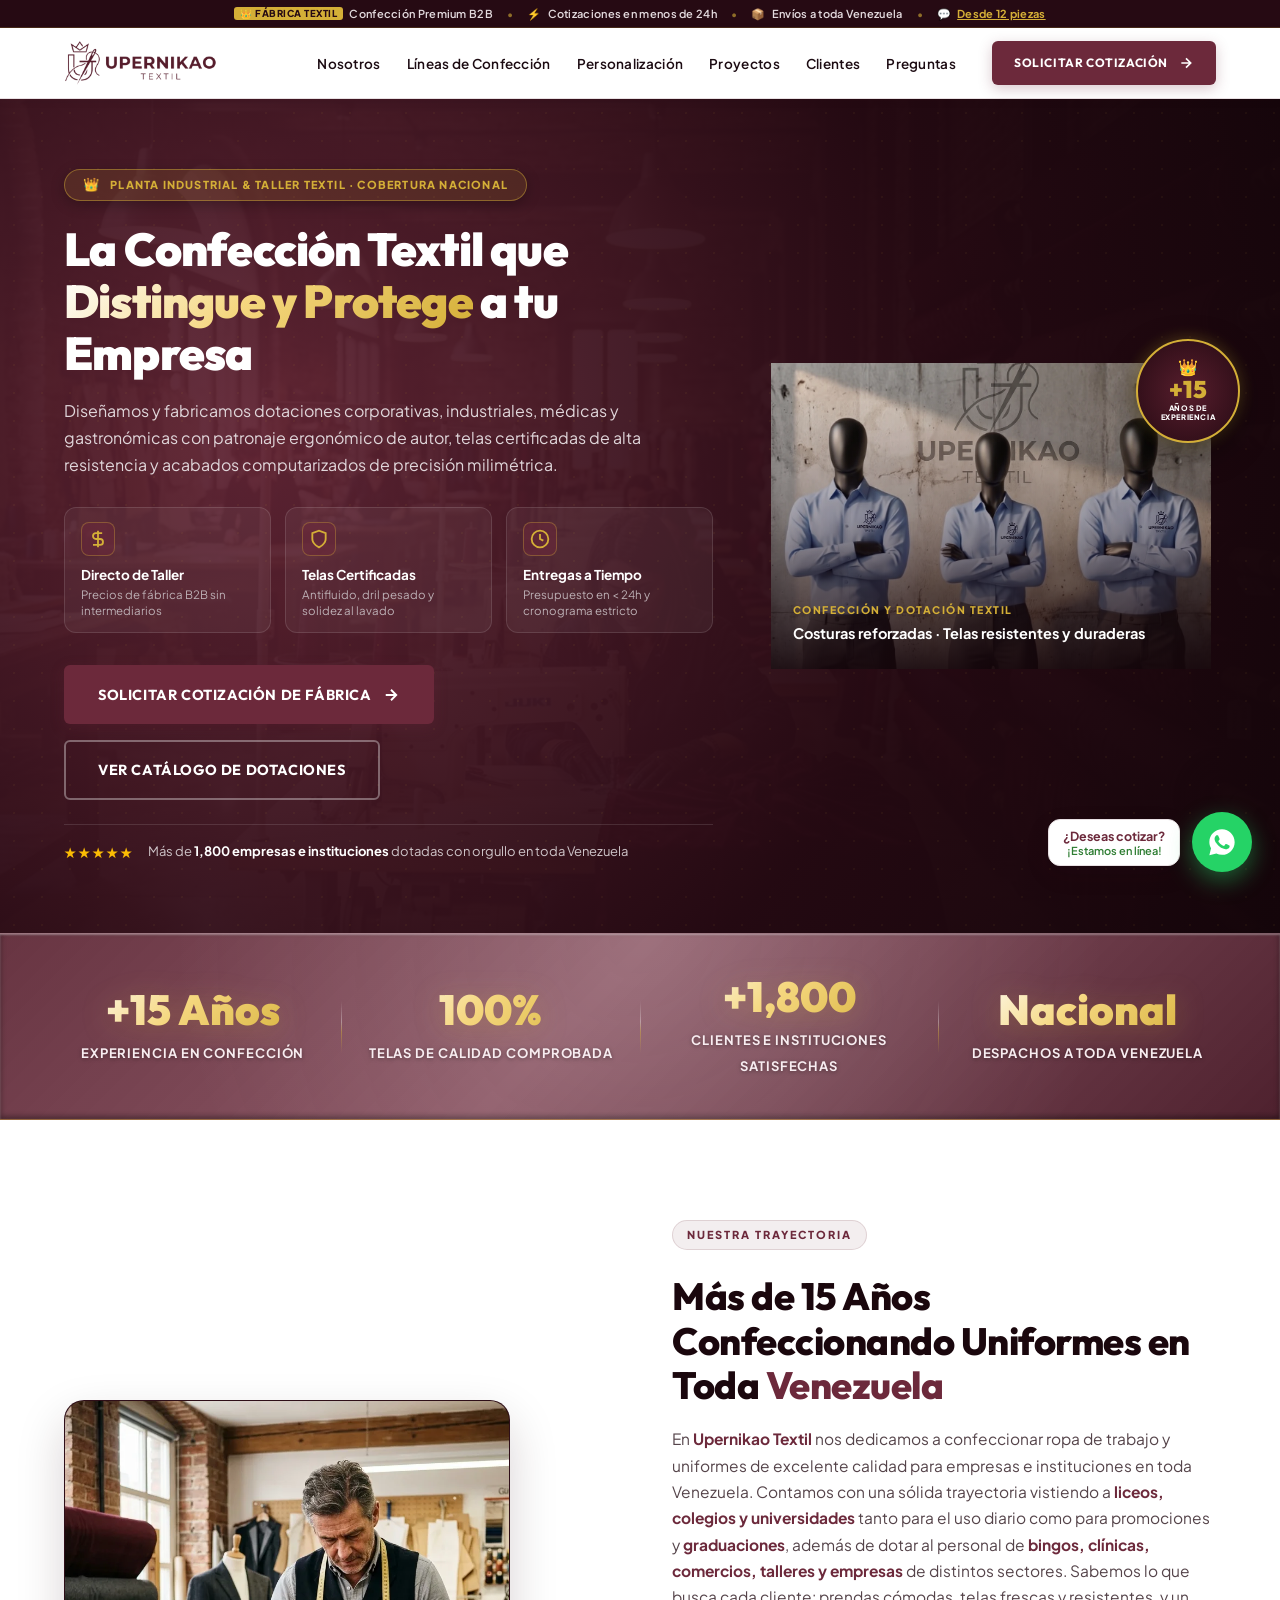
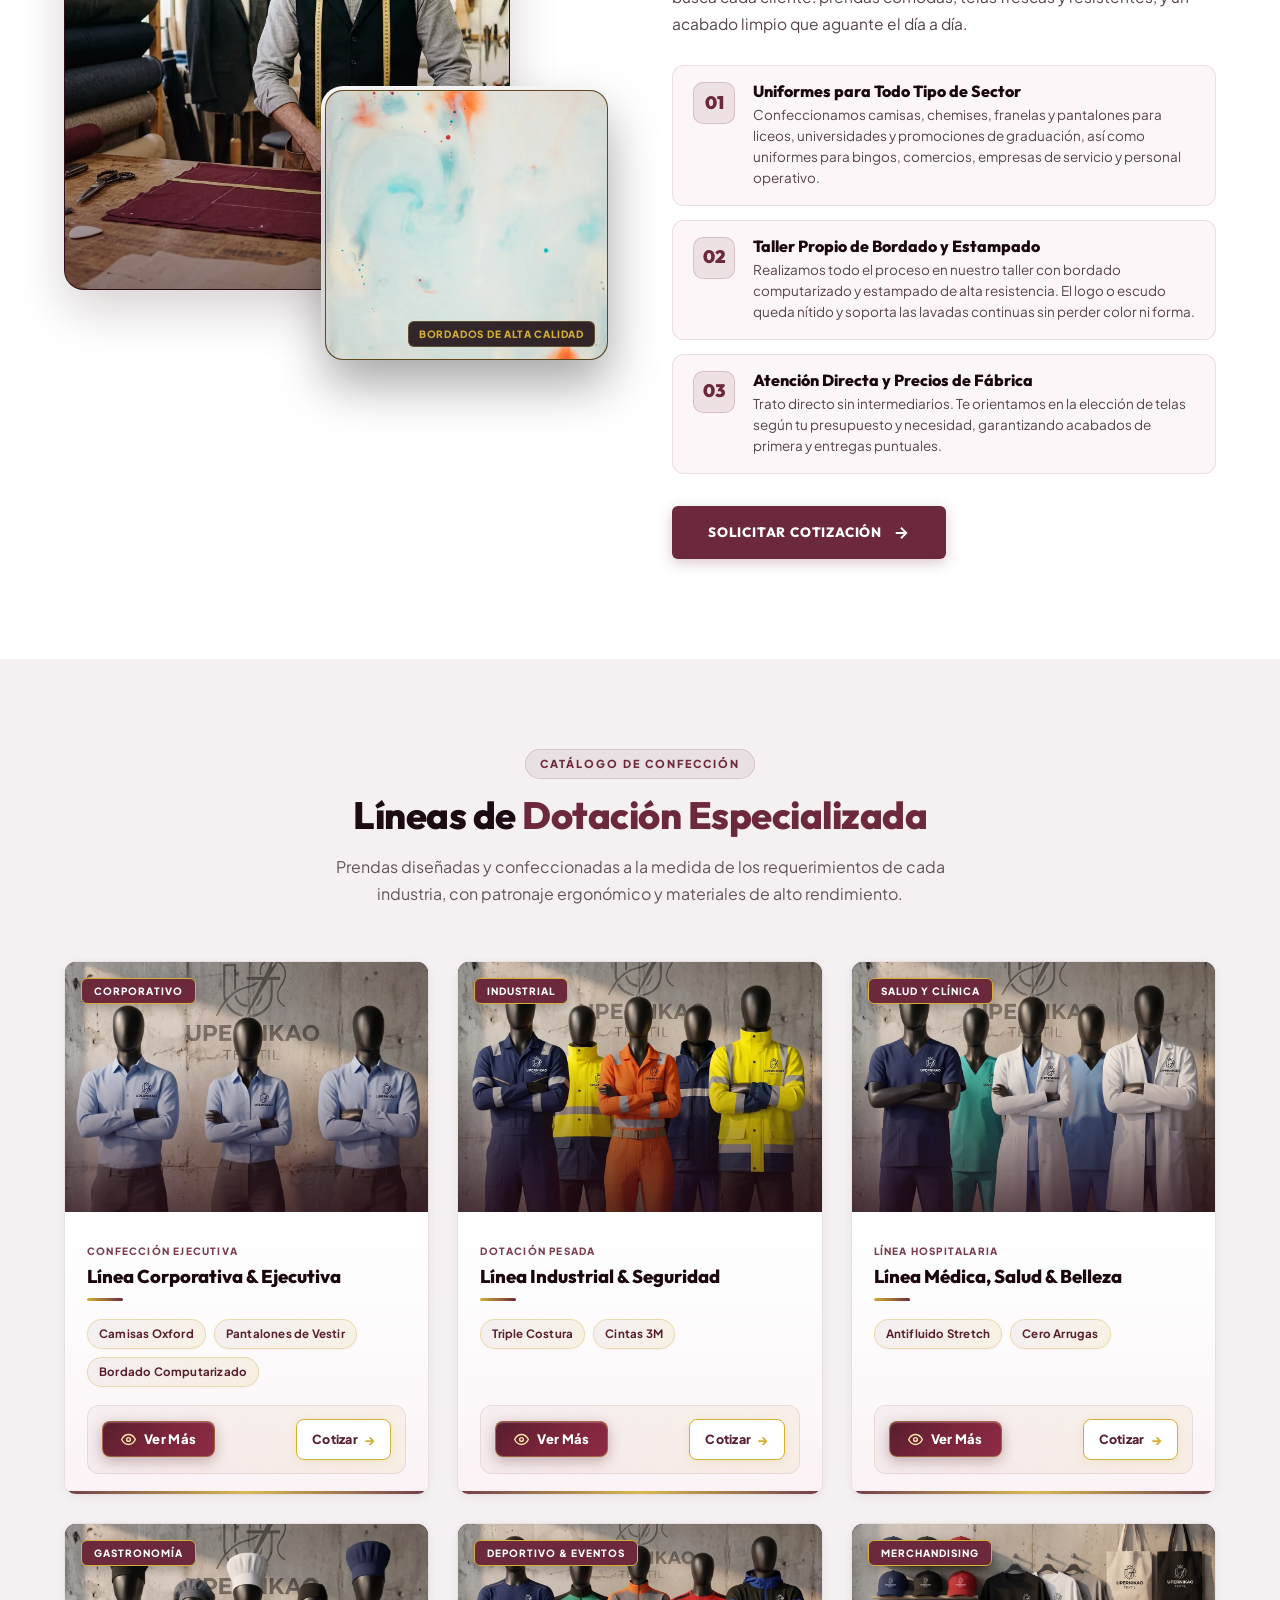
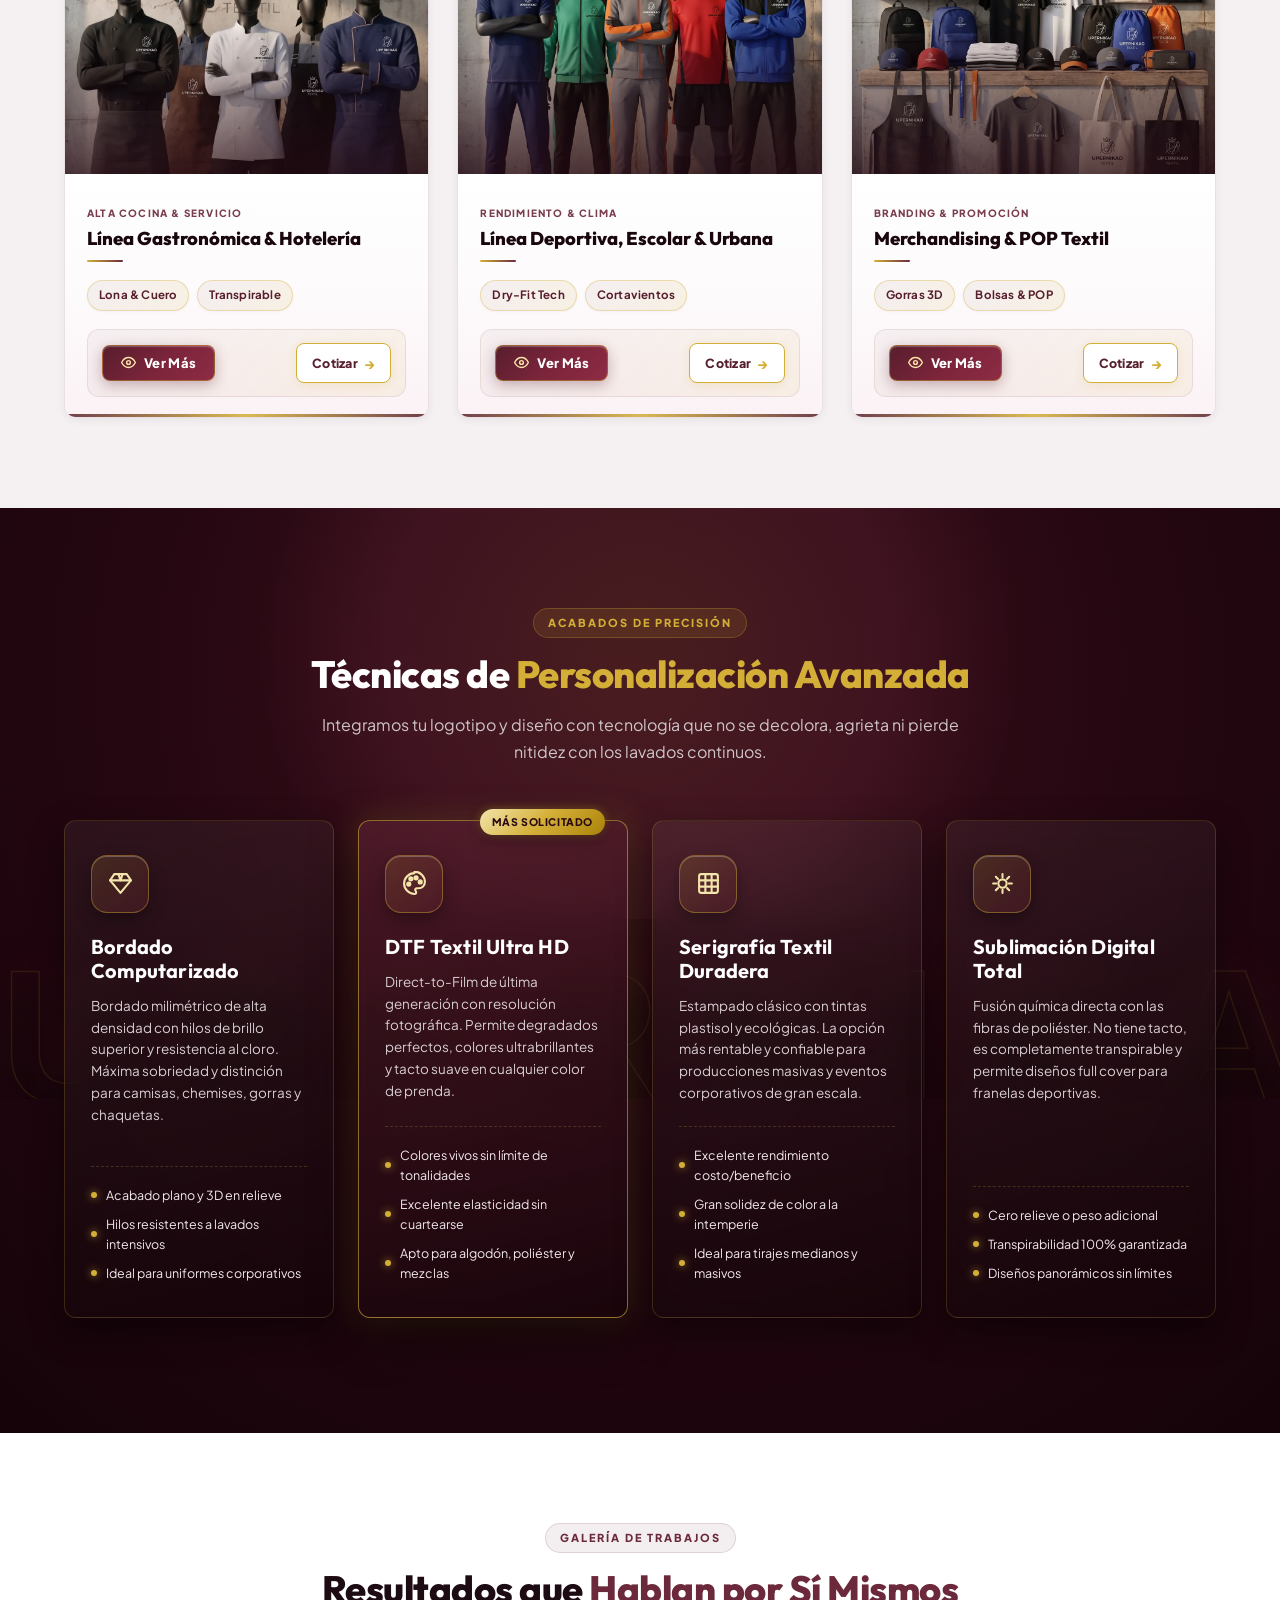
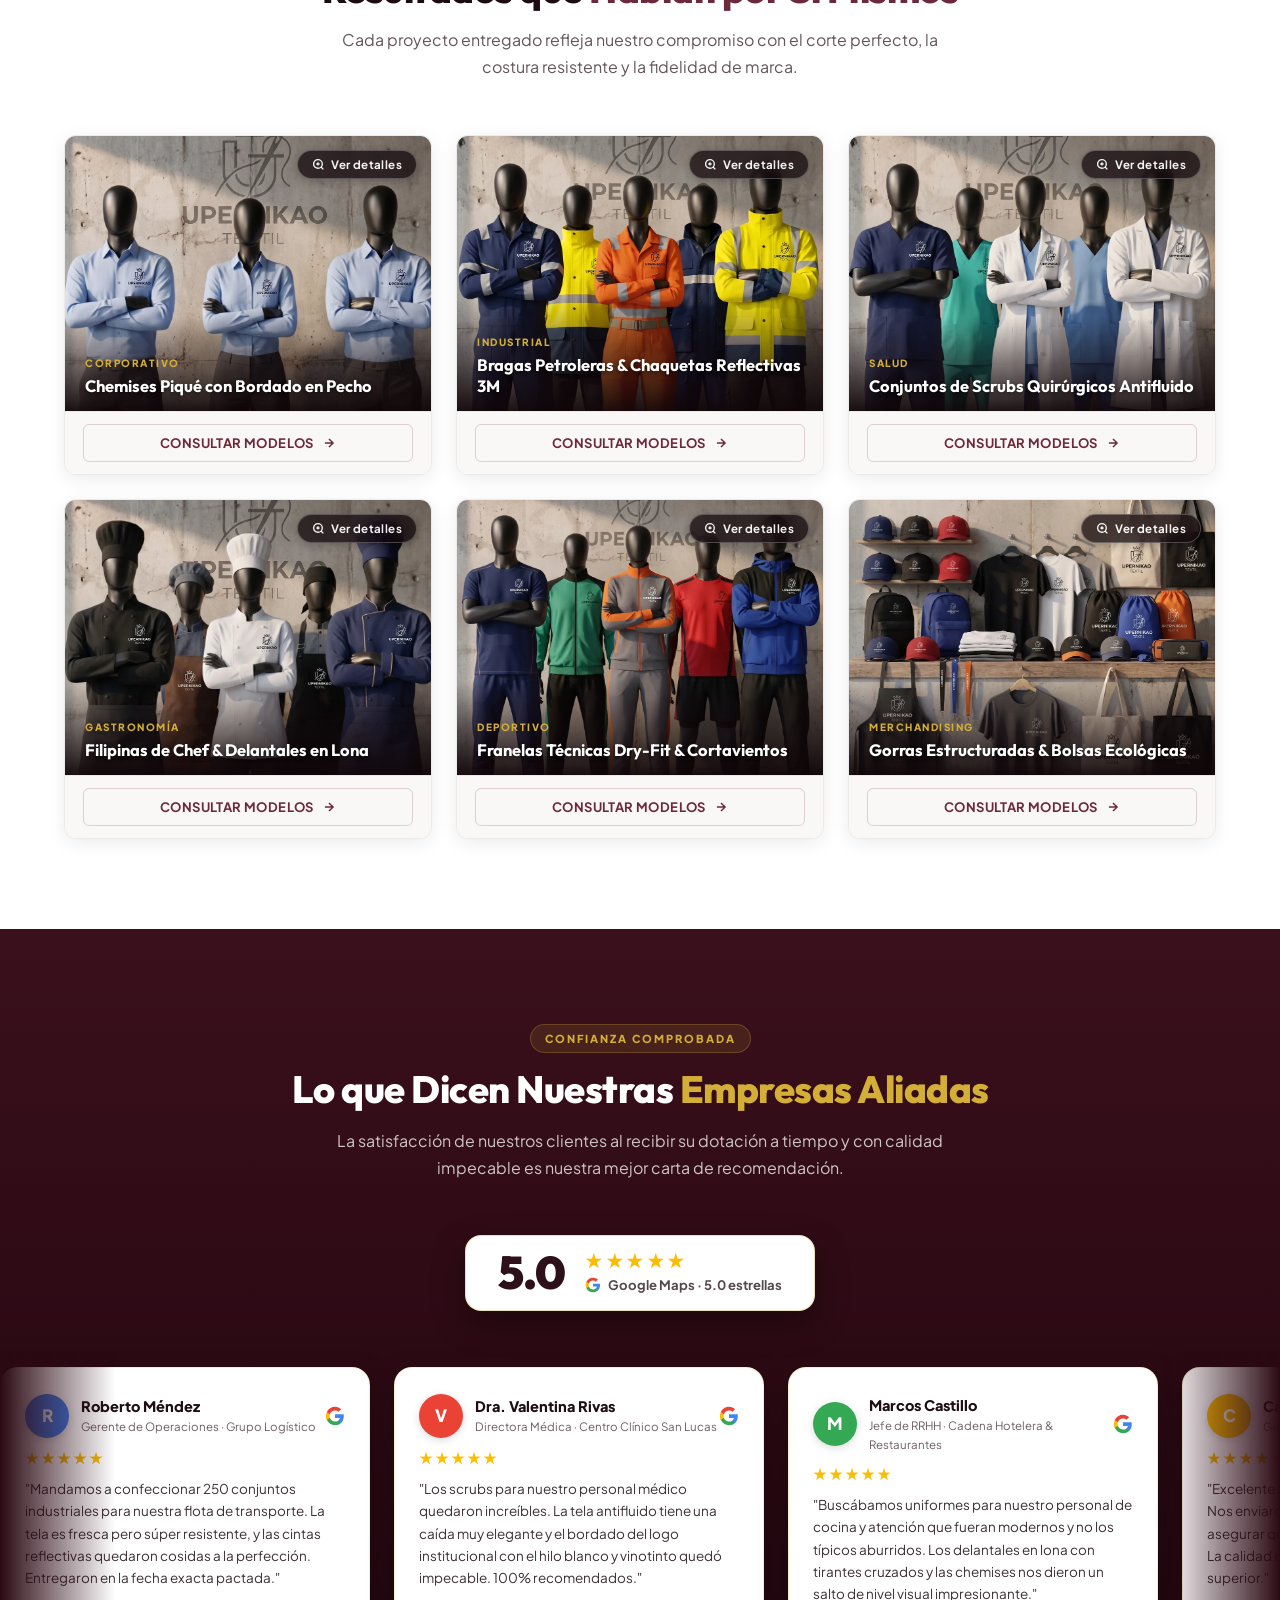
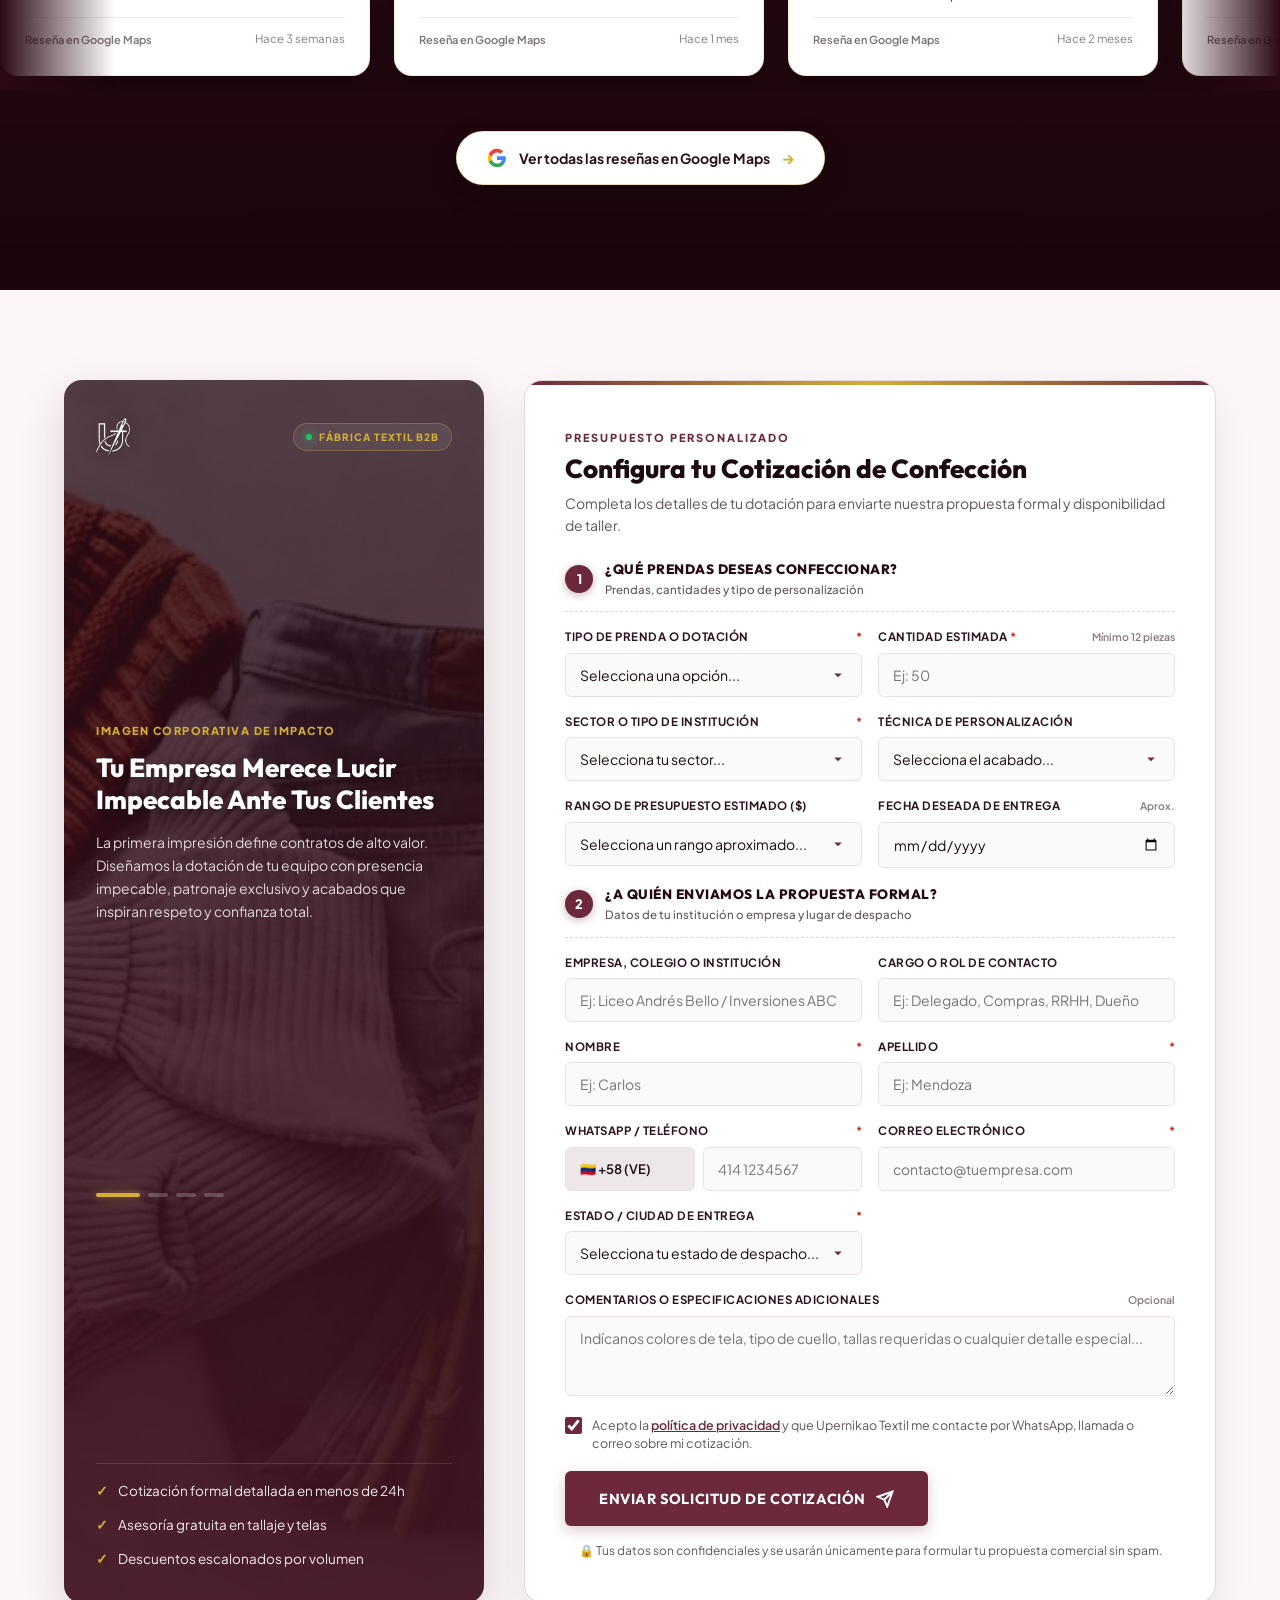
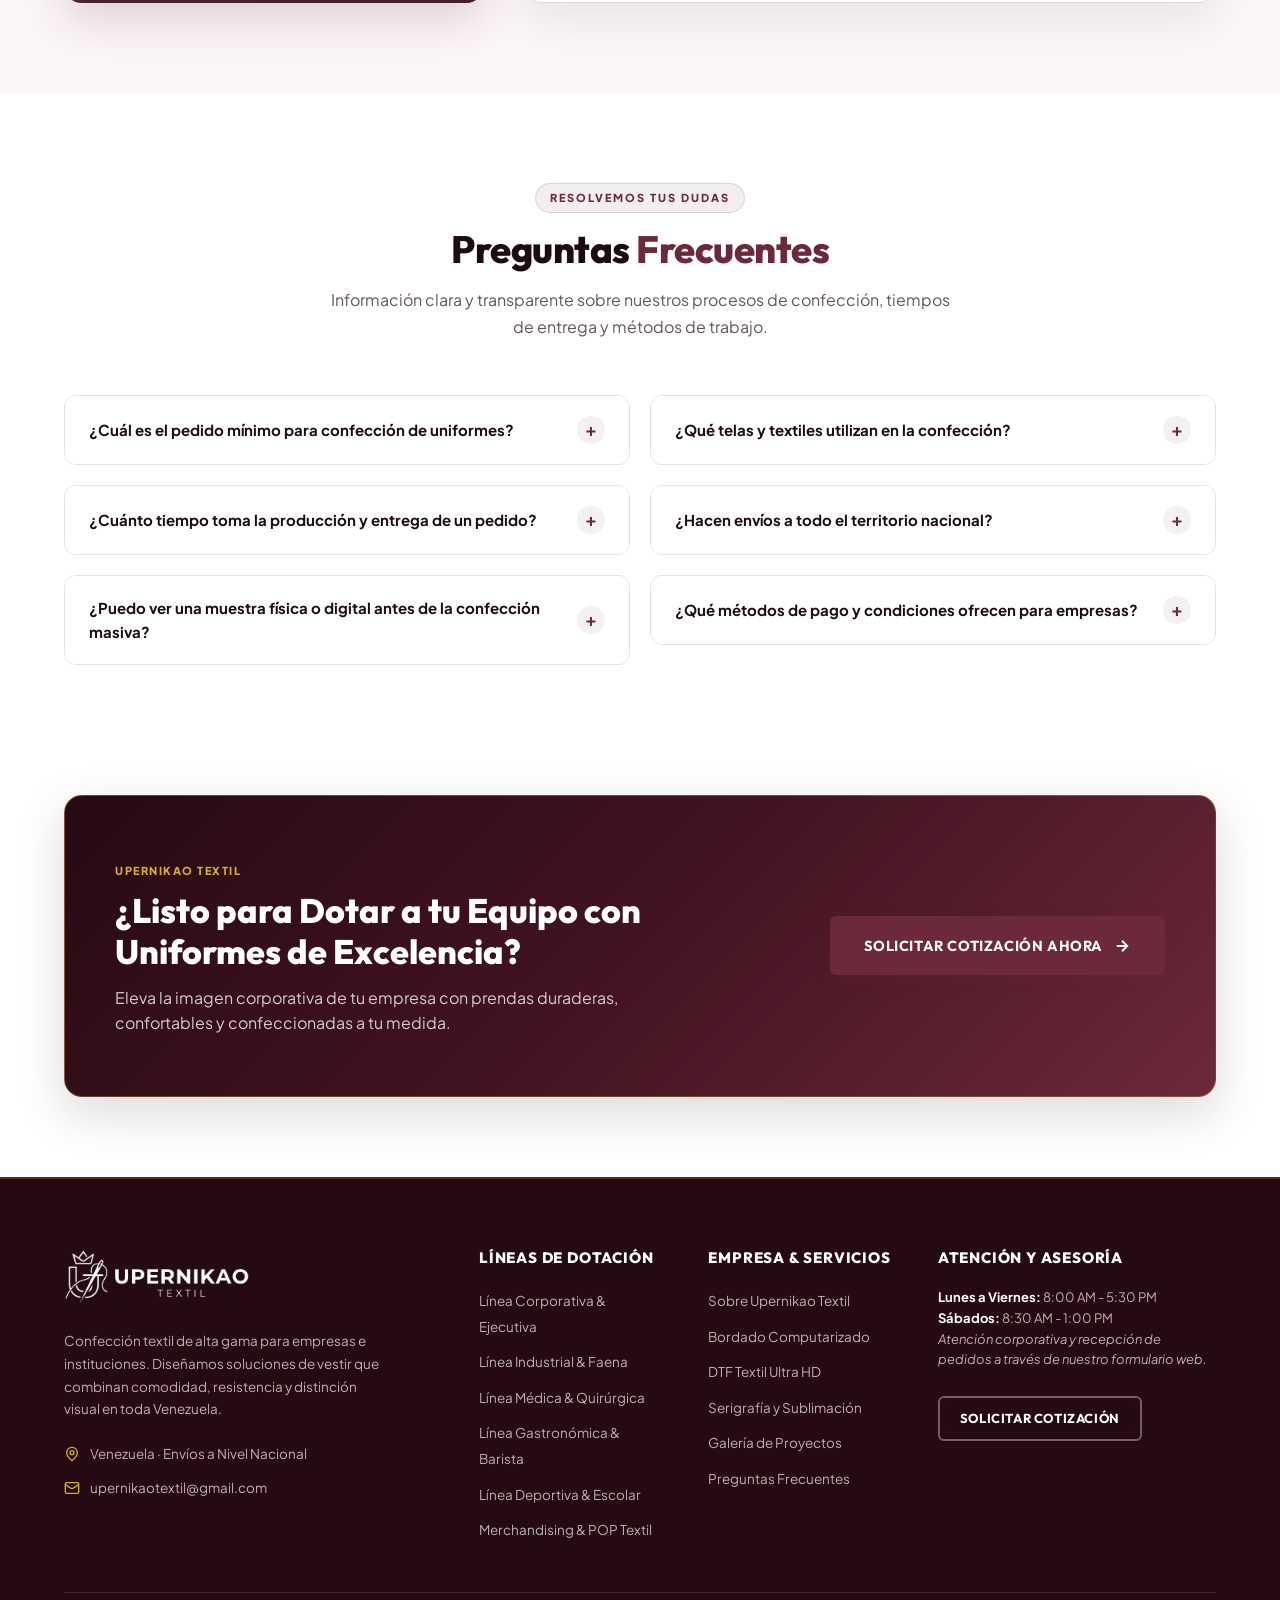
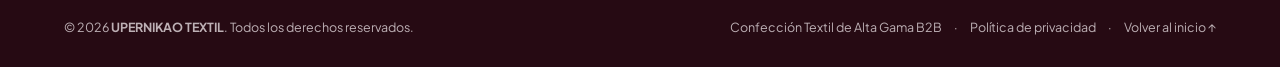
==== commit 7600b3c0: "feat(analytics): GA4 G-16TZ6MRVCK con eventos generate_lead y view_item - Etiqueta de Google justo d" ====
--- a/index.html
+++ b/index.html
@@ -1,6 +1,15 @@
 <!DOCTYPE html>
 <html lang="es">
 <head>
+  <!-- Google tag (gtag.js) - GA4 Upernikao Textil -->
+  <script async src="https://www.googletagmanager.com/gtag/js?id=G-16TZ6MRVCK"></script>
+  <script>
+    window.dataLayer = window.dataLayer || [];
+    function gtag(){dataLayer.push(arguments);}
+    gtag('js', new Date());
+
+    gtag('config', 'G-16TZ6MRVCK');
+  </script>
   <meta charset="UTF-8">
   <meta name="viewport" content="width=device-width, initial-scale=1.0, viewport-fit=cover">
   <title>Upernikao Textil | Confección Textil Premium & Uniformes Corporativos</title>
@@ -8,6 +17,7 @@
   <meta name="keywords" content="confección textil, uniformes corporativos, uniformes industriales, scrubs médicos, bordado computarizado, DTF textil, Upernikao Textil, Venezuela">
   
   <link rel="canonical" href="https://upernikaotextil.com/">
+  <meta name="facebook-domain-verification" content="zjq3hz4qfhag6snr3uqs7semxajkk6">
 
   <!-- Open Graph / Redes Sociales -->
   <meta property="og:type" content="website">
@@ -22,14 +32,14 @@
   <meta name="twitter:image" content="https://upernikaotextil.com/assets/images/hero_textil_bg.jpg">
   
   <!-- Favicon -->
-  <link rel="icon" type="image/x-icon" href="favicon.ico?v=2">
-  <link rel="icon" type="image/png" sizes="32x32" href="assets/images/favicon-32x32.png?v=2">
-  <link rel="icon" type="image/png" sizes="16x16" href="assets/images/favicon-16x16.png?v=2">
-  <link rel="apple-touch-icon" sizes="180x180" href="apple-touch-icon.png?v=2">
+  <link rel="icon" type="image/x-icon" href="/favicon.ico?v=2">
+  <link rel="icon" type="image/png" sizes="32x32" href="/assets/images/favicon-32x32.png?v=2">
+  <link rel="icon" type="image/png" sizes="16x16" href="/assets/images/favicon-16x16.png?v=2">
+  <link rel="apple-touch-icon" sizes="180x180" href="/apple-touch-icon.png?v=2">
 
   <!-- Preload LCP Hero Image (Optimizado para Móvil y Desktop) -->
-  <link rel="preload" as="image" href="assets/images/hero_textil_bg_mobile.webp" type="image/webp" media="(max-width: 768px)" fetchpriority="high">
-  <link rel="preload" as="image" href="assets/images/hero_textil_bg.webp" type="image/webp" media="(min-width: 769px)" fetchpriority="high">
+  <link rel="preload" as="image" href="/assets/images/hero_textil_bg_mobile.webp" type="image/webp" media="(max-width: 768px)" fetchpriority="high">
+  <link rel="preload" as="image" href="/assets/images/hero_textil_bg.webp" type="image/webp" media="(min-width: 769px)" fetchpriority="high">
 
   <!-- Google Fonts: Optimizado para máxima velocidad de render FCP/LCP -->
   <link rel="preconnect" href="https://fonts.googleapis.com">
@@ -37,7 +47,7 @@
   <link href="https://fonts.googleapis.com/css2?family=Outfit:wght@600;700;800&family=Plus+Jakarta+Sans:wght@400;500;600;700&display=swap" rel="stylesheet">
   
   <!-- Estilos Principales -->
-  <link rel="stylesheet" href="assets/css/style.css?v=4.4">
+  <link rel="stylesheet" href="/assets/css/style.css?v=4.8">
 
   <!-- Schema.org JSON-LD -->
   <script type="application/ld+json">
@@ -61,6 +71,16 @@
     "priceRange": "$$"
   }
   </script>
+  <!-- Meta Pixel (Upernikao Textil) -->
+  <script>
+    !function(f,b,e,v,n,t,s){if(f.fbq)return;n=f.fbq=function(){n.callMethod?
+    n.callMethod.apply(n,arguments):n.queue.push(arguments)};if(!f._fbq)f._fbq=n;
+    n.push=n;n.loaded=!0;n.version='2.0';n.queue=[];t=b.createElement(e);t.async=!0;
+    t.src=v;s=b.getElementsByTagName(e)[0];s.parentNode.insertBefore(t,s)}(window,
+    document,'script','https://connect.facebook.net/en_US/fbevents.js');
+    fbq('init', '2326778011482948');
+    fbq('track', 'PageView');
+  </script>
 </head>
 <body>
 
@@ -93,7 +113,7 @@
   <header class="navbar-header" id="navbar">
     <nav class="nav-container">
       <a href="#hero" class="nav-logo" aria-label="Upernikao Textil Inicio">
-        <img src="assets/images/UT- HERO-clean.webp" alt="Upernikao Textil Logo" class="logo-img logo-light-nav" width="220" height="38">
+        <img src="/assets/images/UT- HERO-clean.webp" alt="Upernikao Textil Logo" class="logo-img logo-light-nav" width="220" height="38">
       </a>
 
       <!-- Botón Hamburguesa Móvil -->
@@ -127,9 +147,9 @@
   <section class="hero-section" id="hero">
     <div class="hero-bg-wrapper">
       <picture class="hero-bg-picture">
-        <source media="(max-width: 768px)" srcset="assets/images/hero_textil_bg_mobile.webp" type="image/webp">
-        <source srcset="assets/images/hero_textil_bg.webp" type="image/webp">
-        <img src="assets/images/hero_textil_bg.jpg" alt="Taller de confección Upernikao Textil" class="hero-bg-img" fetchpriority="high" decoding="sync">
+        <source media="(max-width: 768px)" srcset="/assets/images/hero_textil_bg_mobile.webp" type="image/webp">
+        <source srcset="/assets/images/hero_textil_bg.webp" type="image/webp">
+        <img src="/assets/images/hero_textil_bg.jpg" alt="Taller de confección Upernikao Textil" class="hero-bg-img" fetchpriority="high" decoding="sync">
       </picture>
       <div class="hero-gradient-overlay"></div>
       <div class="hero-pattern-overlay"></div>
@@ -204,8 +224,8 @@
       <div class="hero-showcase-col">
         <div class="showcase-card-stage">
             <picture>
-              <source srcset="assets/images/barcelona-anzoategui-upernikao-textil-lineacorporativa-card.webp" type="image/webp">
-              <img src="assets/images/barcelona-anzoategui-upernikao-textil-lineacorporativa-card.jpg" alt="Dotación textil empresarial de alta gama Upernikao Textil" class="showcase-img" width="580" height="420" fetchpriority="high" decoding="async">
+              <source srcset="/assets/images/barcelona-anzoategui-upernikao-textil-lineacorporativa-card.webp" type="image/webp">
+              <img src="/assets/images/barcelona-anzoategui-upernikao-textil-lineacorporativa-card.jpg" alt="Dotación textil empresarial de alta gama Upernikao Textil" class="showcase-img" width="580" height="420" fetchpriority="high" decoding="async">
             </picture>
             <div class="showcase-frame-overlay"></div>
             
@@ -264,8 +284,8 @@
           <!-- Marco Principal: Taller de corte y confección -->
           <div class="about-primary-frame">
             <picture>
-              <source srcset="assets/images/about_textil.webp" type="image/webp">
-              <img src="assets/images/about_textil.jpg" alt="Taller de corte y confección Upernikao" class="about-main-photo" loading="lazy" decoding="async">
+              <source srcset="/assets/images/about_textil.webp" type="image/webp">
+              <img src="/assets/images/about_textil.jpg" alt="Taller de corte y confección Upernikao" class="about-main-photo" loading="lazy" decoding="async">
             </picture>
             <div class="about-primary-overlay"></div>
           </div>
@@ -273,8 +293,8 @@
           <!-- Marco Secundario Solapado: Detalle de Bordado y Acabado -->
           <div class="about-secondary-frame">
             <picture>
-              <source srcset="assets/images/tecnica_bordado.webp" type="image/webp">
-              <img src="assets/images/tecnica_bordado.jpg" alt="Detalle de bordado de alta calidad" class="about-detail-photo" loading="lazy" decoding="async">
+              <source srcset="/assets/images/tecnica_bordado.webp" type="image/webp">
+              <img src="/assets/images/tecnica_bordado.jpg" alt="Detalle de bordado de alta calidad" class="about-detail-photo" loading="lazy" decoding="async">
             </picture>
             <span class="about-detail-caption">Bordados de Alta Calidad</span>
           </div>
@@ -345,8 +365,8 @@
         <div class="line-card" onclick="openLineModal('corp')" role="button" tabindex="0" aria-label="Ver detalles de Línea Corporativa y Ejecutiva">
           <div class="line-card-img line-card-img-corp">
             <picture>
-              <source srcset="assets/images/barcelona-anzoategui-upernikao-textil-lineacorporativa-card.webp" type="image/webp">
-              <img src="assets/images/barcelona-anzoategui-upernikao-textil-lineacorporativa-card.jpg" alt="Línea Corporativa y Ejecutiva Upernikao Textil Barcelona Anzoátegui" loading="lazy" decoding="async">
+              <source srcset="/assets/images/barcelona-anzoategui-upernikao-textil-lineacorporativa-card.webp" type="image/webp">
+              <img src="/assets/images/barcelona-anzoategui-upernikao-textil-lineacorporativa-card.jpg" alt="Línea Corporativa y Ejecutiva Upernikao Textil Barcelona Anzoátegui" loading="lazy" decoding="async">
             </picture>
             <div class="line-overlay"></div>
             <span class="line-tag">CORPORATIVO</span>
@@ -381,8 +401,8 @@
         <div class="line-card" onclick="openLineModal('ind')" role="button" tabindex="0" aria-label="Ver detalles de Línea Industrial y Seguridad">
           <div class="line-card-img">
             <picture>
-              <source srcset="assets/images/barcelona-anzoategui-upernikao-textil-lineaindustrial-card.webp" type="image/webp">
-              <img src="assets/images/barcelona-anzoategui-upernikao-textil-lineaindustrial-card.jpg" alt="Línea Industrial y Seguridad Upernikao Textil Barcelona Anzoátegui" loading="lazy" decoding="async">
+              <source srcset="/assets/images/barcelona-anzoategui-upernikao-textil-lineaindustrial-card.webp" type="image/webp">
+              <img src="/assets/images/barcelona-anzoategui-upernikao-textil-lineaindustrial-card.jpg" alt="Línea Industrial y Seguridad Upernikao Textil Barcelona Anzoátegui" loading="lazy" decoding="async">
             </picture>
             <div class="line-overlay"></div>
             <span class="line-tag">INDUSTRIAL</span>
@@ -416,8 +436,8 @@
         <div class="line-card" onclick="openLineModal('med')" role="button" tabindex="0" aria-label="Ver detalles de Línea Médica y de Salud">
           <div class="line-card-img">
             <picture>
-              <source srcset="assets/images/barcelona-anzoategui-upernikao-textil-lineamedica-card.webp" type="image/webp">
-              <img src="assets/images/barcelona-anzoategui-upernikao-textil-lineamedica-card.jpg" alt="Línea Médica y de Salud Upernikao Textil Barcelona Anzoátegui" loading="lazy" decoding="async">
+              <source srcset="/assets/images/barcelona-anzoategui-upernikao-textil-lineamedica-card.webp" type="image/webp">
+              <img src="/assets/images/barcelona-anzoategui-upernikao-textil-lineamedica-card.jpg" alt="Línea Médica y de Salud Upernikao Textil Barcelona Anzoátegui" loading="lazy" decoding="async">
             </picture>
             <div class="line-overlay"></div>
             <span class="line-tag">SALUD Y CLÍNICA</span>
@@ -451,8 +471,8 @@
         <div class="line-card" onclick="openLineModal('chef')" role="button" tabindex="0" aria-label="Ver detalles de Línea Gastronómica y Hotelería">
           <div class="line-card-img">
             <picture>
-              <source srcset="assets/images/barcelona-anzoategui-upernikao-textil-lineagastronomica-card.webp" type="image/webp">
-              <img src="assets/images/barcelona-anzoategui-upernikao-textil-lineagastronomica-card.jpg" alt="Línea Gastronómica y Cocina Upernikao Textil Barcelona Anzoátegui" loading="lazy" decoding="async">
+              <source srcset="/assets/images/barcelona-anzoategui-upernikao-textil-lineagastronomica-card.webp" type="image/webp">
+              <img src="/assets/images/barcelona-anzoategui-upernikao-textil-lineagastronomica-card.jpg" alt="Línea Gastronómica y Cocina Upernikao Textil Barcelona Anzoátegui" loading="lazy" decoding="async">
             </picture>
             <div class="line-overlay"></div>
             <span class="line-tag">GASTRONOMÍA</span>
@@ -486,8 +506,8 @@
         <div class="line-card" onclick="openLineModal('dep')" role="button" tabindex="0" aria-label="Ver detalles de Línea Deportiva y Escolar">
           <div class="line-card-img">
             <picture>
-              <source srcset="assets/images/barcelona-anzoategui-upernikao-textil-lineadeportiva-card.webp" type="image/webp">
-              <img src="assets/images/barcelona-anzoategui-upernikao-textil-lineadeportiva-card.jpg" alt="Línea Deportiva y Cortavientos Upernikao Textil Barcelona Anzoátegui" loading="lazy" decoding="async">
+              <source srcset="/assets/images/barcelona-anzoategui-upernikao-textil-lineadeportiva-card.webp" type="image/webp">
+              <img src="/assets/images/barcelona-anzoategui-upernikao-textil-lineadeportiva-card.jpg" alt="Línea Deportiva y Cortavientos Upernikao Textil Barcelona Anzoátegui" loading="lazy" decoding="async">
             </picture>
             <div class="line-overlay"></div>
             <span class="line-tag">DEPORTIVO & EVENTOS</span>
@@ -521,8 +541,8 @@
         <div class="line-card" onclick="openLineModal('pop')" role="button" tabindex="0" aria-label="Ver detalles de Merchandising y POP Textil">
           <div class="line-card-img">
             <picture>
-              <source srcset="assets/images/barcelona-anzoategui-upernikao-textil-lineapop-card.webp" type="image/webp">
-              <img src="assets/images/barcelona-anzoategui-upernikao-textil-lineapop-card.jpg" alt="Material POP y Textil Promocional Upernikao Textil Barcelona Anzoátegui" loading="lazy" decoding="async">
+              <source srcset="/assets/images/barcelona-anzoategui-upernikao-textil-lineapop-card.webp" type="image/webp">
+              <img src="/assets/images/barcelona-anzoategui-upernikao-textil-lineapop-card.jpg" alt="Material POP y Textil Promocional Upernikao Textil Barcelona Anzoátegui" loading="lazy" decoding="async">
             </picture>
             <div class="line-overlay"></div>
             <span class="line-tag">MERCHANDISING</span>
@@ -562,7 +582,7 @@
         </button>
         <div class="line-modal-grid">
           <div class="line-modal-visual">
-            <img src="assets/images/barcelona-anzoategui-upernikao-textil-lineacorporativa.webp" alt="Línea Corporativa y Ejecutiva Upernikao Textil Barcelona Anzoátegui" id="modalImg" class="line-modal-img">
+            <img src="/assets/images/barcelona-anzoategui-upernikao-textil-lineacorporativa.webp" alt="Línea Corporativa y Ejecutiva Upernikao Textil Barcelona Anzoátegui" id="modalImg" class="line-modal-img">
             <div class="line-modal-overlay"></div>
             <span class="line-modal-tag" id="modalTag">CORPORATIVO</span>
           </div>
@@ -705,7 +725,7 @@
         <!-- Tarjeta 1: Corporativo -->
         <div class="gallery-card" data-gallery-id="corp">
           <div class="gallery-photo-box" onclick="openGalleryModal('corp')" title="Haz clic para ver modelos y fotos de Corporativo">
-            <img src="assets/images/barcelona-anzoategui-upernikao-textil-lineacorporativa-card.webp" alt="Camisas ejecutivas y uniformes corporativos Upernikao Textil" loading="lazy" decoding="async">
+            <img src="/assets/images/barcelona-anzoategui-upernikao-textil-lineacorporativa-card.webp" alt="Camisas ejecutivas y uniformes corporativos Upernikao Textil" loading="lazy" decoding="async">
             <button type="button" class="gallery-zoom-btn" onclick="event.stopPropagation(); openGalleryModal('corp')" aria-label="Ver detalles y modelos de Corporativo">
               <svg width="13" height="13" viewBox="0 0 24 24" fill="none" stroke="currentColor" stroke-width="2.5"><circle cx="11" cy="11" r="8"/><path d="m21 21-4.35-4.35"/><path d="M11 8v6M8 11h6"/></svg>
               <span>Ver detalles</span>
@@ -726,7 +746,7 @@
         <!-- Tarjeta 2: Industrial & Petrolera -->
         <div class="gallery-card" data-gallery-id="ind">
           <div class="gallery-photo-box" onclick="openGalleryModal('ind')" title="Haz clic para ver modelos y fotos de Industrial">
-            <img src="assets/images/barcelona-anzoategui-upernikao-textil-lineaindustrial-card.webp" alt="Bragas petroleras y dotación industrial reflectiva" loading="lazy" decoding="async">
+            <img src="/assets/images/barcelona-anzoategui-upernikao-textil-lineaindustrial-card.webp" alt="Bragas petroleras y dotación industrial reflectiva" loading="lazy" decoding="async">
             <button type="button" class="gallery-zoom-btn" onclick="event.stopPropagation(); openGalleryModal('ind')" aria-label="Ver detalles y modelos de Industrial">
               <svg width="13" height="13" viewBox="0 0 24 24" fill="none" stroke="currentColor" stroke-width="2.5"><circle cx="11" cy="11" r="8"/><path d="m21 21-4.35-4.35"/><path d="M11 8v6M8 11h6"/></svg>
               <span>Ver detalles</span>
@@ -747,7 +767,7 @@
         <!-- Tarjeta 3: Salud -->
         <div class="gallery-card" data-gallery-id="med">
           <div class="gallery-photo-box" onclick="openGalleryModal('med')" title="Haz clic para ver modelos y fotos de Salud">
-            <img src="assets/images/barcelona-anzoategui-upernikao-textil-lineamedica-card.webp" alt="Scrubs médicos ergonómicos antifluido" loading="lazy" decoding="async">
+            <img src="/assets/images/barcelona-anzoategui-upernikao-textil-lineamedica-card.webp" alt="Scrubs médicos ergonómicos antifluido" loading="lazy" decoding="async">
             <button type="button" class="gallery-zoom-btn" onclick="event.stopPropagation(); openGalleryModal('med')" aria-label="Ver detalles y modelos de Salud">
               <svg width="13" height="13" viewBox="0 0 24 24" fill="none" stroke="currentColor" stroke-width="2.5"><circle cx="11" cy="11" r="8"/><path d="m21 21-4.35-4.35"/><path d="M11 8v6M8 11h6"/></svg>
               <span>Ver detalles</span>
@@ -768,7 +788,7 @@
         <!-- Tarjeta 4: Gastronomía -->
         <div class="gallery-card" data-gallery-id="chef">
           <div class="gallery-photo-box" onclick="openGalleryModal('chef')" title="Haz clic para ver modelos y fotos de Gastronomía">
-            <img src="assets/images/barcelona-anzoategui-upernikao-textil-lineagastronomica-card.webp" alt="Filipinas de chef y delantales barista" loading="lazy" decoding="async">
+            <img src="/assets/images/barcelona-anzoategui-upernikao-textil-lineagastronomica-card.webp" alt="Filipinas de chef y delantales barista" loading="lazy" decoding="async">
             <button type="button" class="gallery-zoom-btn" onclick="event.stopPropagation(); openGalleryModal('chef')" aria-label="Ver detalles y modelos de Gastronomía">
               <svg width="13" height="13" viewBox="0 0 24 24" fill="none" stroke="currentColor" stroke-width="2.5"><circle cx="11" cy="11" r="8"/><path d="m21 21-4.35-4.35"/><path d="M11 8v6M8 11h6"/></svg>
               <span>Ver detalles</span>
@@ -789,7 +809,7 @@
         <!-- Tarjeta 5: Deportivo -->
         <div class="gallery-card" data-gallery-id="dep">
           <div class="gallery-photo-box" onclick="openGalleryModal('dep')" title="Haz clic para ver modelos y fotos de Deportivo">
-            <img src="assets/images/barcelona-anzoategui-upernikao-textil-lineadeportiva-card.webp" alt="Franelas dry fit y cortavientos deportivos" loading="lazy" decoding="async">
+            <img src="/assets/images/barcelona-anzoategui-upernikao-textil-lineadeportiva-card.webp" alt="Franelas dry fit y cortavientos deportivos" loading="lazy" decoding="async">
             <button type="button" class="gallery-zoom-btn" onclick="event.stopPropagation(); openGalleryModal('dep')" aria-label="Ver detalles y modelos de Deportivo">
               <svg width="13" height="13" viewBox="0 0 24 24" fill="none" stroke="currentColor" stroke-width="2.5"><circle cx="11" cy="11" r="8"/><path d="m21 21-4.35-4.35"/><path d="M11 8v6M8 11h6"/></svg>
               <span>Ver detalles</span>
@@ -810,7 +830,7 @@
         <!-- Tarjeta 6: Merchandising & POP -->
         <div class="gallery-card" data-gallery-id="pop">
           <div class="gallery-photo-box" onclick="openGalleryModal('pop')" title="Haz clic para ver modelos y fotos de Merchandising">
-            <img src="assets/images/barcelona-anzoategui-upernikao-textil-lineapop-card.webp" alt="Gorras bordadas y tote bags corporativas" loading="lazy" decoding="async">
+            <img src="/assets/images/barcelona-anzoategui-upernikao-textil-lineapop-card.webp" alt="Gorras bordadas y tote bags corporativas" loading="lazy" decoding="async">
             <button type="button" class="gallery-zoom-btn" onclick="event.stopPropagation(); openGalleryModal('pop')" aria-label="Ver detalles y modelos de Merchandising">
               <svg width="13" height="13" viewBox="0 0 24 24" fill="none" stroke="currentColor" stroke-width="2.5"><circle cx="11" cy="11" r="8"/><path d="m21 21-4.35-4.35"/><path d="M11 8v6M8 11h6"/></svg>
               <span>Ver detalles</span>
@@ -854,7 +874,7 @@
           </button>
 
           <div class="slider-image-stage">
-            <img src="assets/images/uniforme_corporativo.jpg" alt="Foto del modelo textil" id="gModalImg" class="slider-main-photo">
+            <img src="/assets/images/uniforme_corporativo.jpg" alt="Foto del modelo textil" id="gModalImg" class="slider-main-photo">
             <div class="slider-photo-caption" id="gModalCaption">
               <span>Chemise Corporativa Piqué Premium con Bordado Computarizado</span>
             </div>
@@ -1218,13 +1238,13 @@
       <div class="quote-layout">
         <!-- Visual Lateral (Banner Influenciador Persuasivo) -->
         <div class="quote-visual-card" id="quoteVisualCard">
-          <img src="assets/images/form_showcase.webp" alt="Confección y prendas Upernikao" class="visual-img" loading="lazy" decoding="async">
+          <img src="/assets/images/form_showcase.webp" alt="Confección y prendas Upernikao" class="visual-img" loading="lazy" decoding="async">
           <div class="visual-overlay"></div>
           <div class="visual-content">
             <!-- Barra Superior del Banner: Logo en Fondo Blanco en la Esquina -->
             <div class="visual-top-bar">
               <div class="visual-brand-badge" title="Upernikao Textil">
-                <img src="favicon.png" alt="Upernikao Textil Icono" class="visual-brand-icon">
+                <img src="/favicon.png" alt="Upernikao Textil Icono" class="visual-brand-icon">
               </div>
               <div class="visual-badge-pill">
                 <span class="badge-dot"></span>
@@ -1497,7 +1517,7 @@
               <!-- Consentimiento de datos (requerido por Meta / Google Ads) -->
               <label class="form-consent" for="consentQuote">
                 <input type="checkbox" id="consentQuote" name="consent" checked>
-                <span>Acepto la <a href="privacidad.html" target="_blank" rel="noopener">política de privacidad</a> y que Upernikao Textil me contacte por WhatsApp, llamada o correo sobre mi cotización.</span>
+                <span>Acepto la <a href="/privacidad.html" target="_blank" rel="noopener">política de privacidad</a> y que Upernikao Textil me contacte por WhatsApp, llamada o correo sobre mi cotización.</span>
               </label>
 
               <!-- Campo trampa anti-bots (oculto para personas) -->
@@ -1643,7 +1663,7 @@
         <!-- Columna 1: Identidad de Marca -->
         <div class="footer-brand-col">
           <a href="#hero" class="footer-logo-link" aria-label="Upernikao Textil Inicio">
-            <img src="assets/images/UT-FOOTER-clean.webp" alt="Upernikao Textil" class="footer-logo" loading="lazy" decoding="async" width="220" height="38">
+            <img src="/assets/images/UT-FOOTER-clean.webp" alt="Upernikao Textil" class="footer-logo" loading="lazy" decoding="async" width="220" height="38">
           </a>
           <p class="footer-bio">
             Confección textil de alta gama para empresas e instituciones. Diseñamos soluciones de vestir que combinan comodidad, resistencia y distinción visual en toda Venezuela.
@@ -1708,7 +1728,7 @@
         <div class="footer-sublinks">
           <span>Confección Textil de Alta Gama B2B</span>
           <span>·</span>
-          <a href="privacidad.html">Política de privacidad</a>
+          <a href="/privacidad.html">Política de privacidad</a>
           <span>·</span>
           <a href="#hero">Volver al inicio ↑</a>
         </div>
@@ -1739,7 +1759,7 @@
       <div class="wa-modal-screen" id="waFormScreen">
         <div class="wa-modal-header">
           <div class="wa-modal-icon-badge">
-            <img src="assets/images/logo_icono_blanco.webp" alt="Upernikao Textil" class="wa-modal-logo-img" width="48" height="48" loading="lazy" decoding="async">
+            <img src="/assets/images/logo_icono_blanco.webp" alt="Upernikao Textil" class="wa-modal-logo-img" width="48" height="48" loading="lazy" decoding="async">
           </div>
           <div class="wa-modal-title-wrap">
             <span class="wa-modal-tag">ATENCIÓN DIRECTA</span>
@@ -1804,7 +1824,7 @@
 
           <label class="form-consent form-consent-compact" for="consentWa">
             <input type="checkbox" id="consentWa" name="consent" checked>
-            <span>Acepto la <a href="privacidad.html" target="_blank" rel="noopener">política de privacidad</a> y ser contactado por WhatsApp.</span>
+            <span>Acepto la <a href="/privacidad.html" target="_blank" rel="noopener">política de privacidad</a> y ser contactado por WhatsApp.</span>
           </label>
 
           <div class="hp-field" aria-hidden="true">
@@ -1888,6 +1908,15 @@
   </div>
 
   <!-- Script Principal -->
-  <script src="assets/js/main.js?v=4.4"></script>
+  <script src="/assets/js/main.js?v=4.8"></script>
+  <!-- GoHighLevel External Tracking (carga diferida para no afectar la velocidad de carga) -->
+  <script>
+    window.addEventListener('load', function () {
+      var s = document.createElement('script');
+      s.src = 'https://link.msgsndr.com/js/external-tracking.js';
+      s.setAttribute('data-tracking-id', 'tk_d8b2731dfa70425abd0852270cc25f73');
+      document.body.appendChild(s);
+    });
+  </script>
 </body>
 </html>
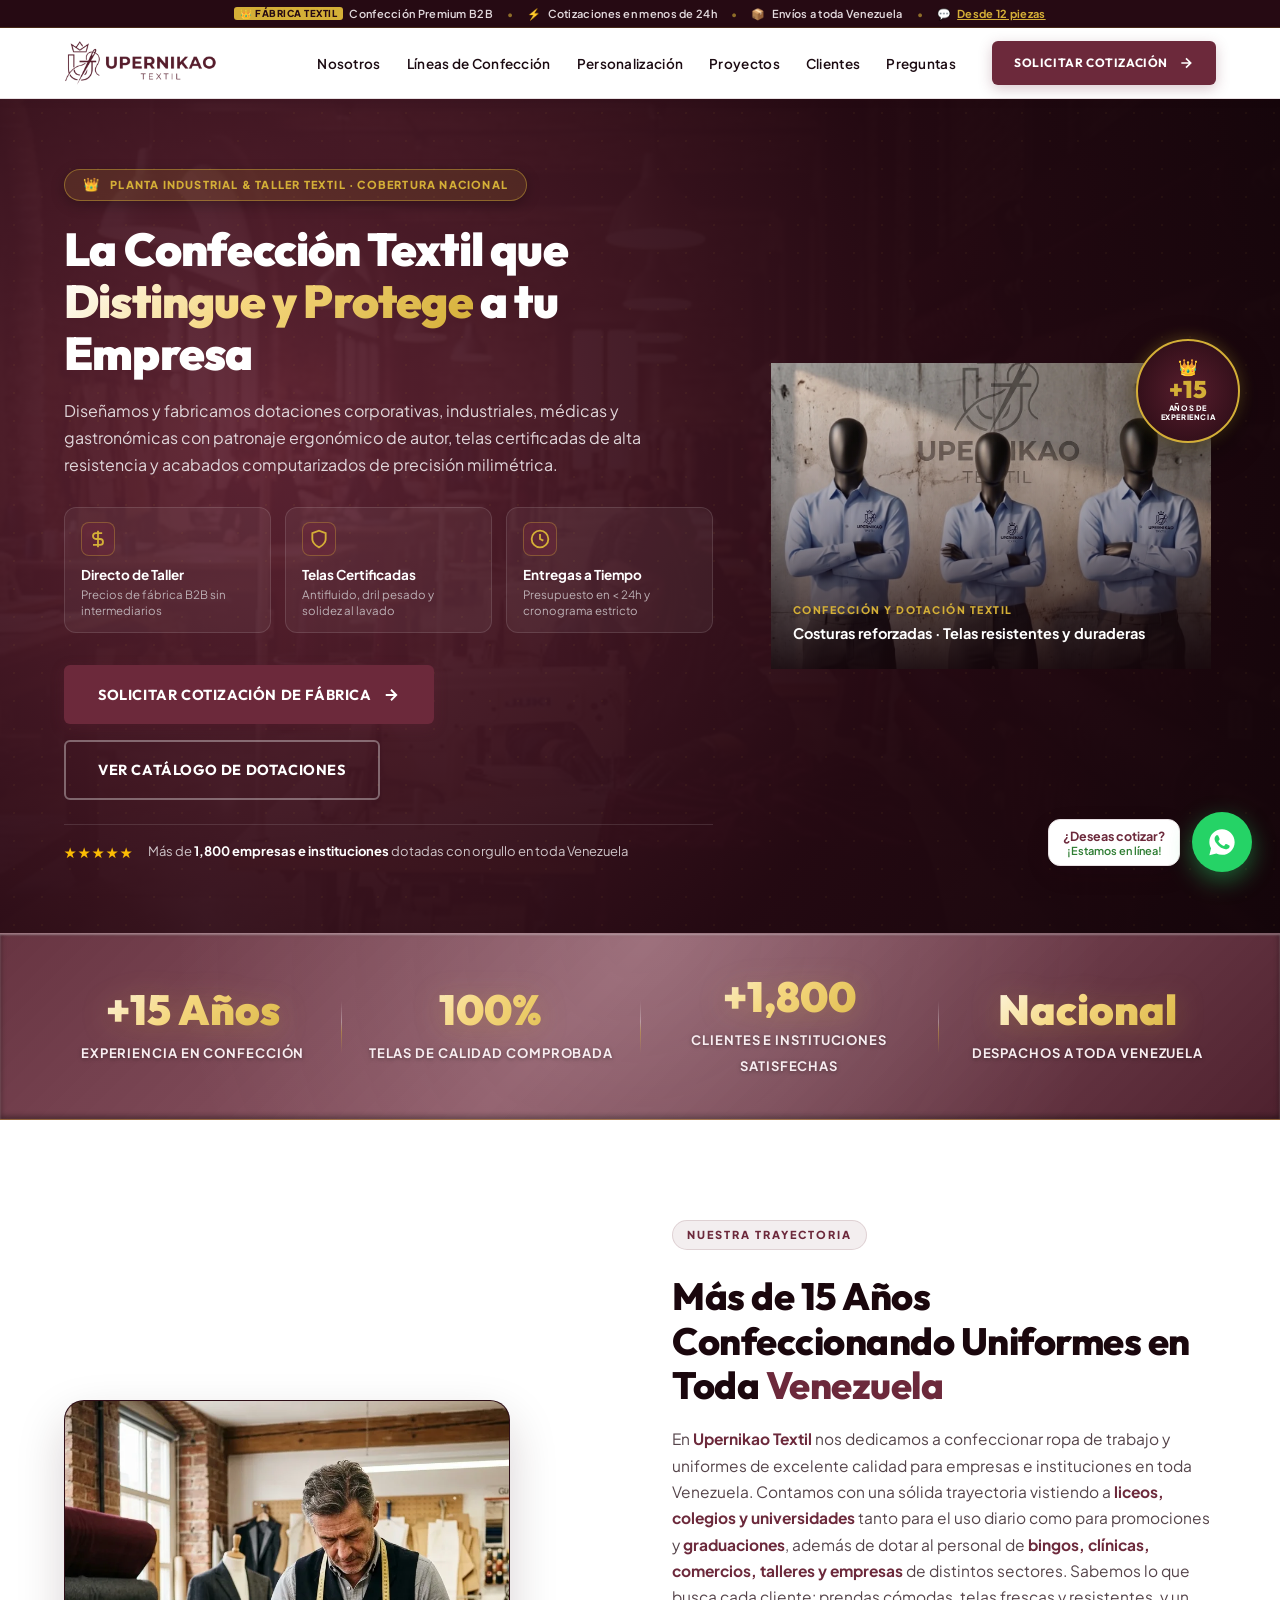
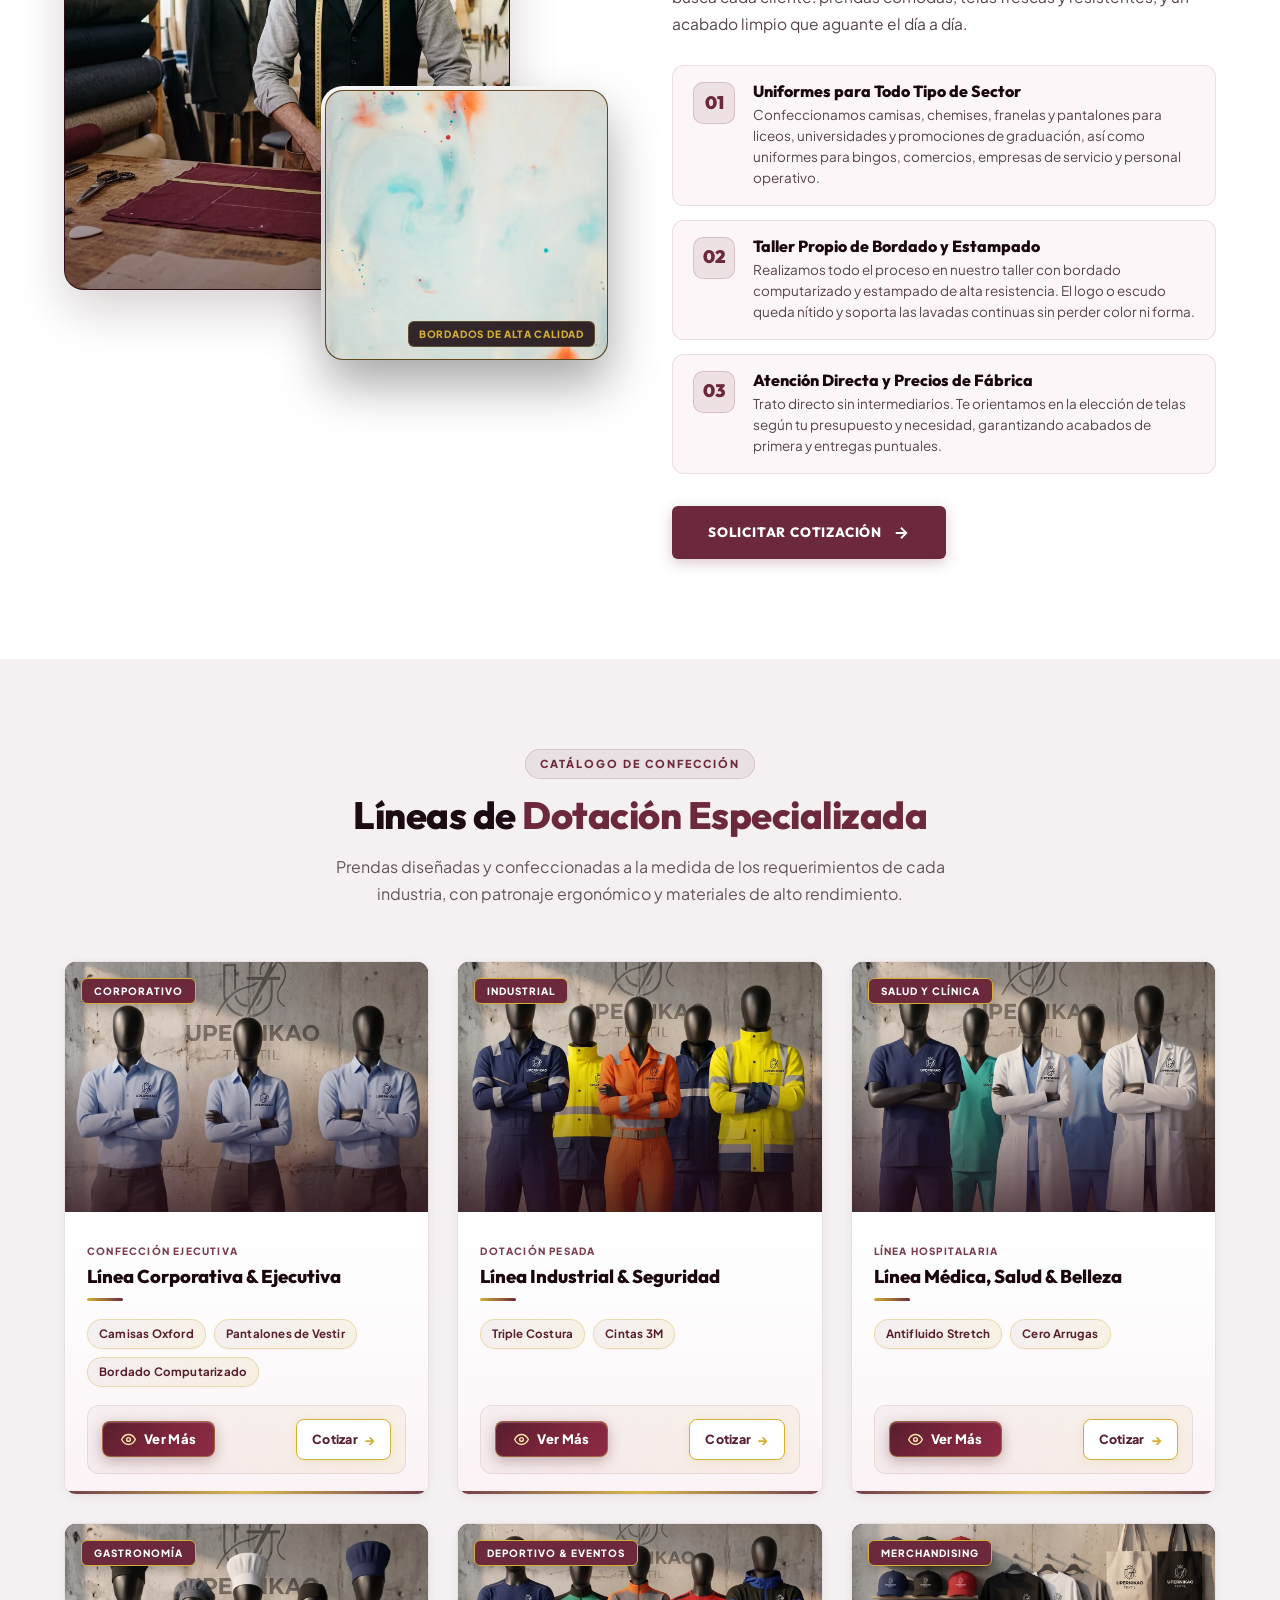
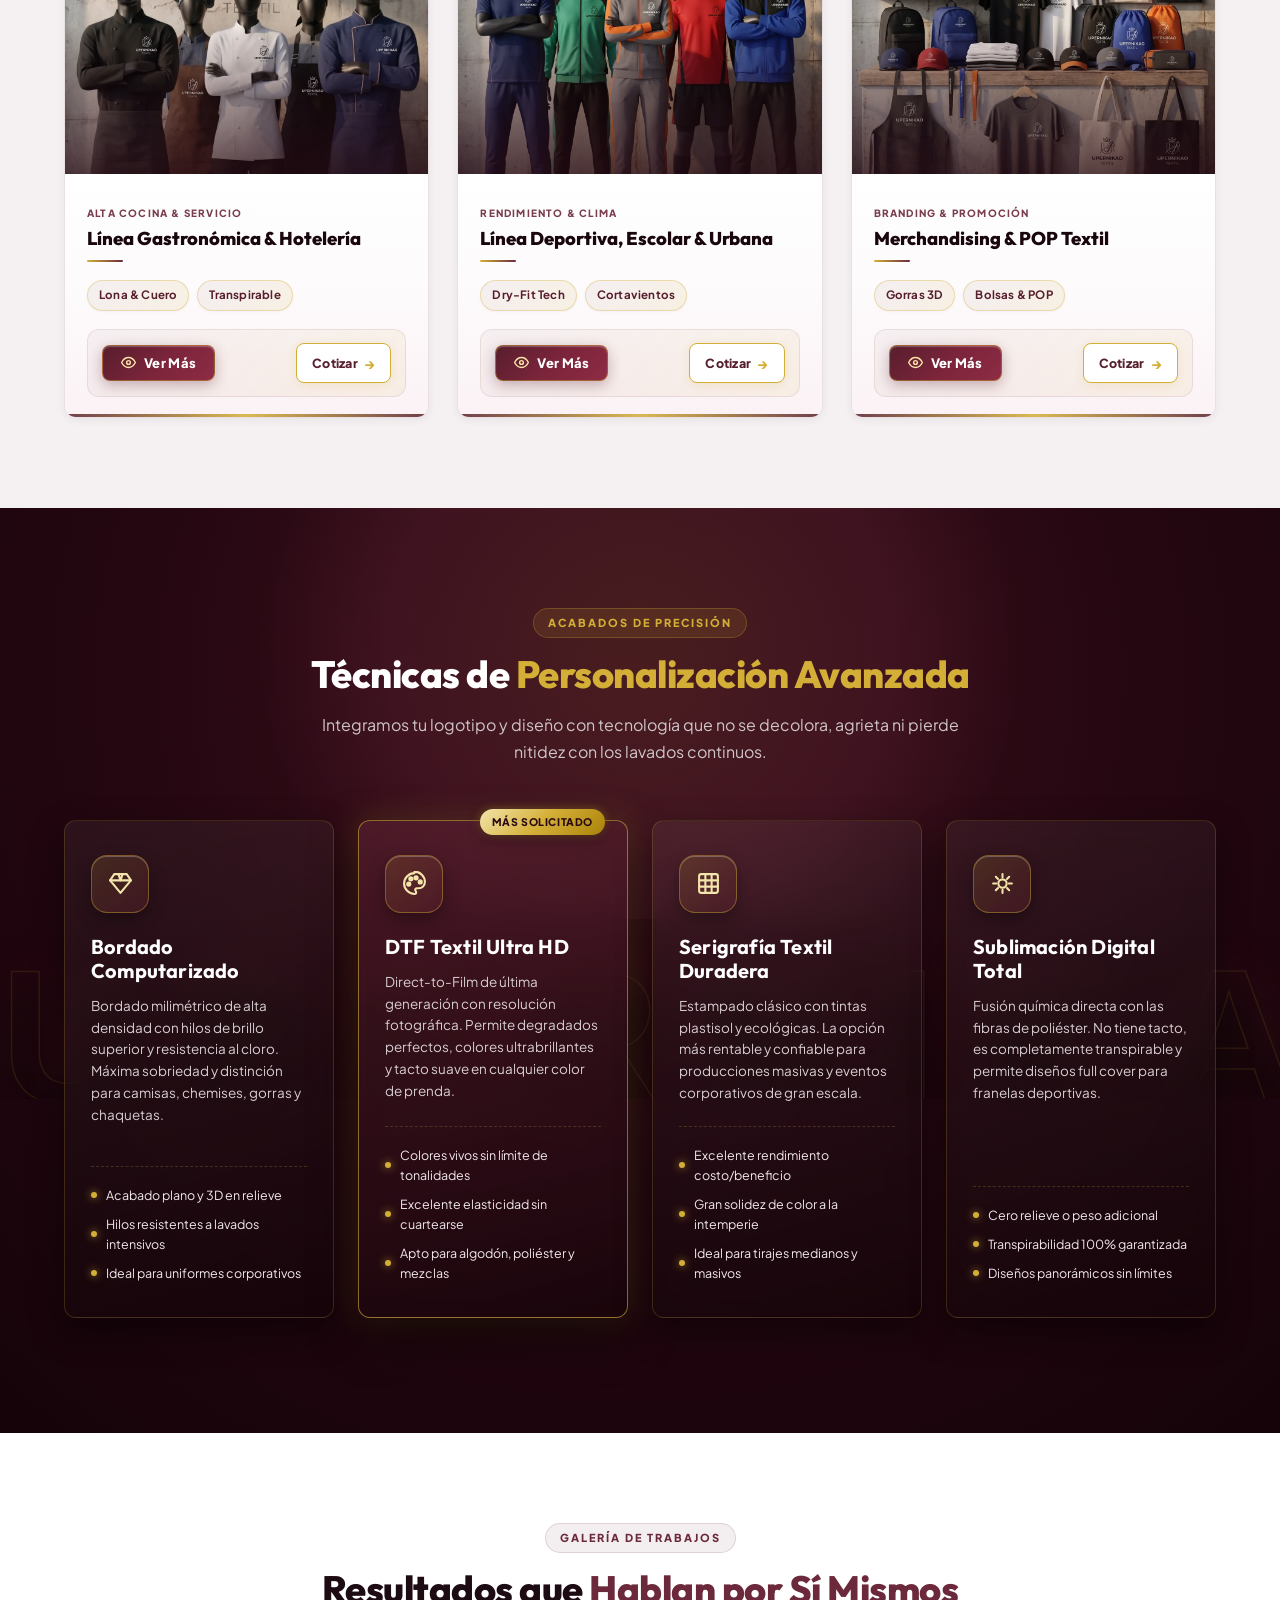
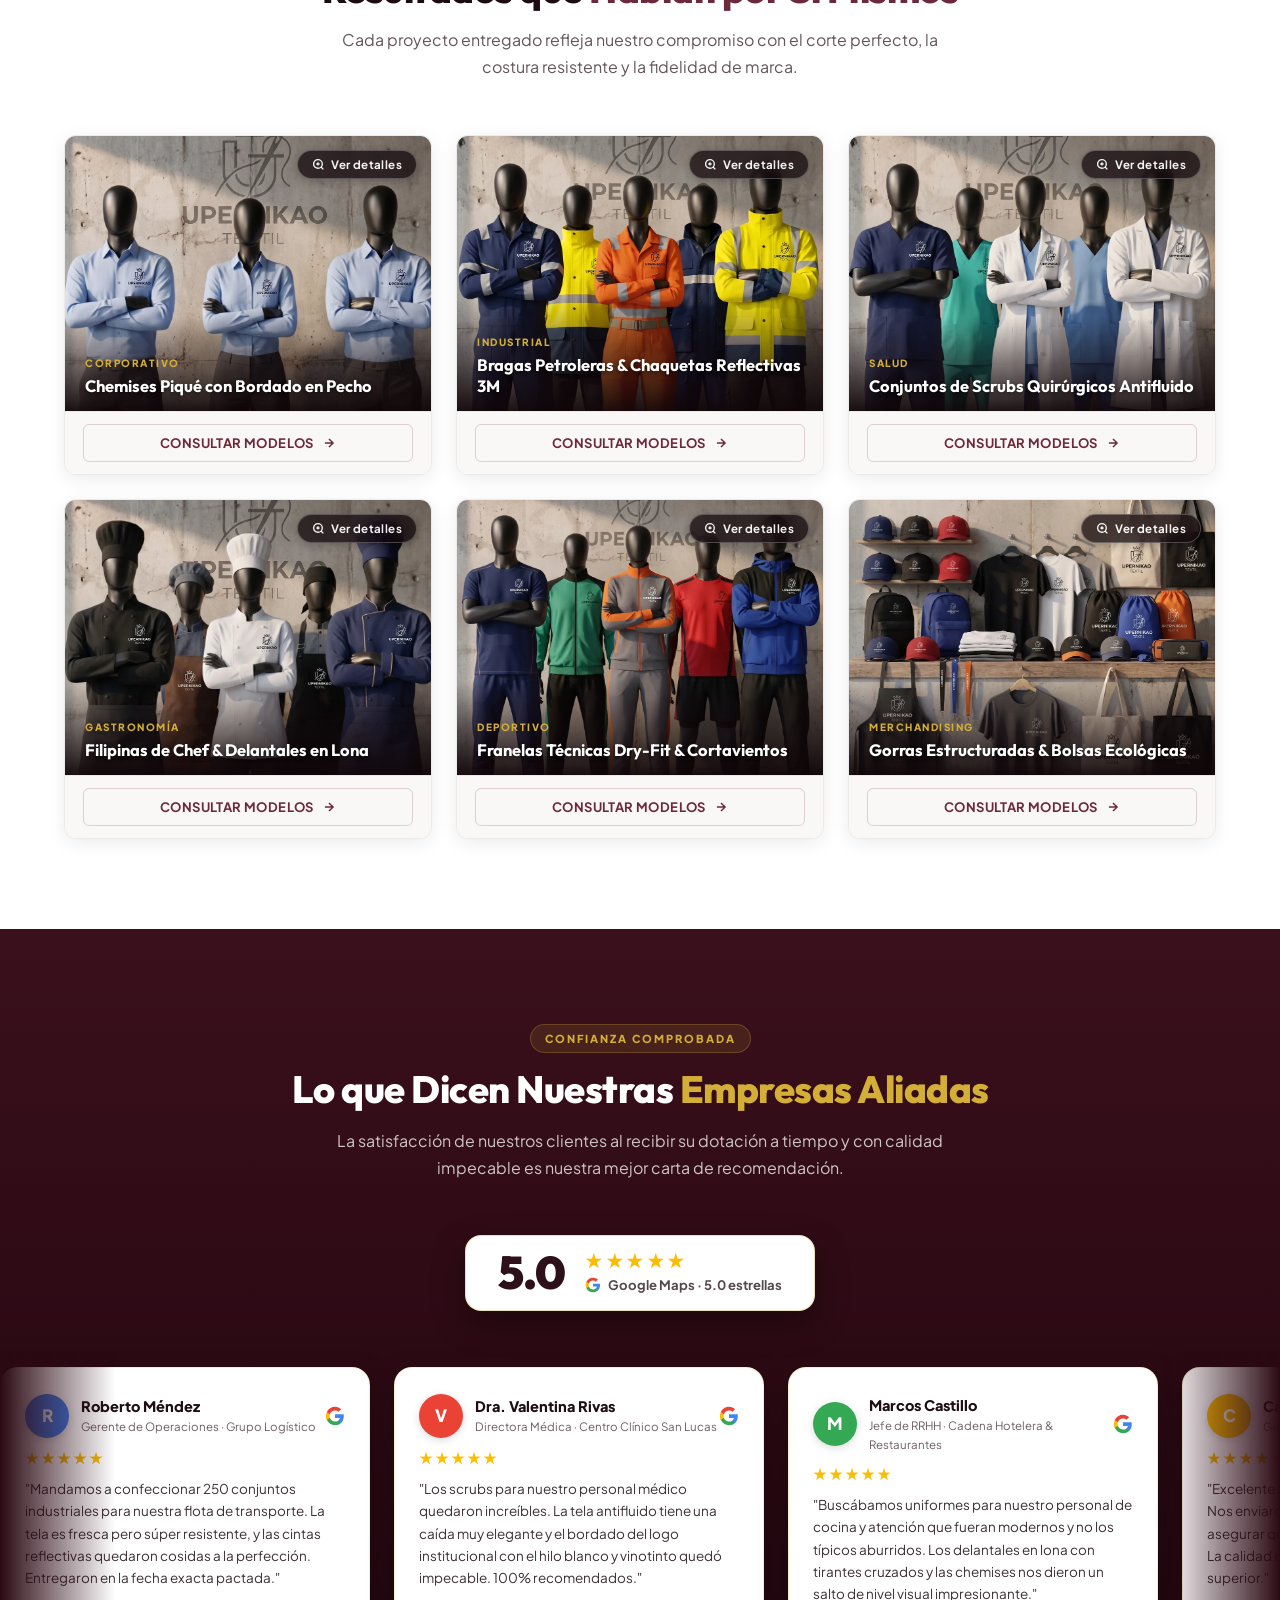
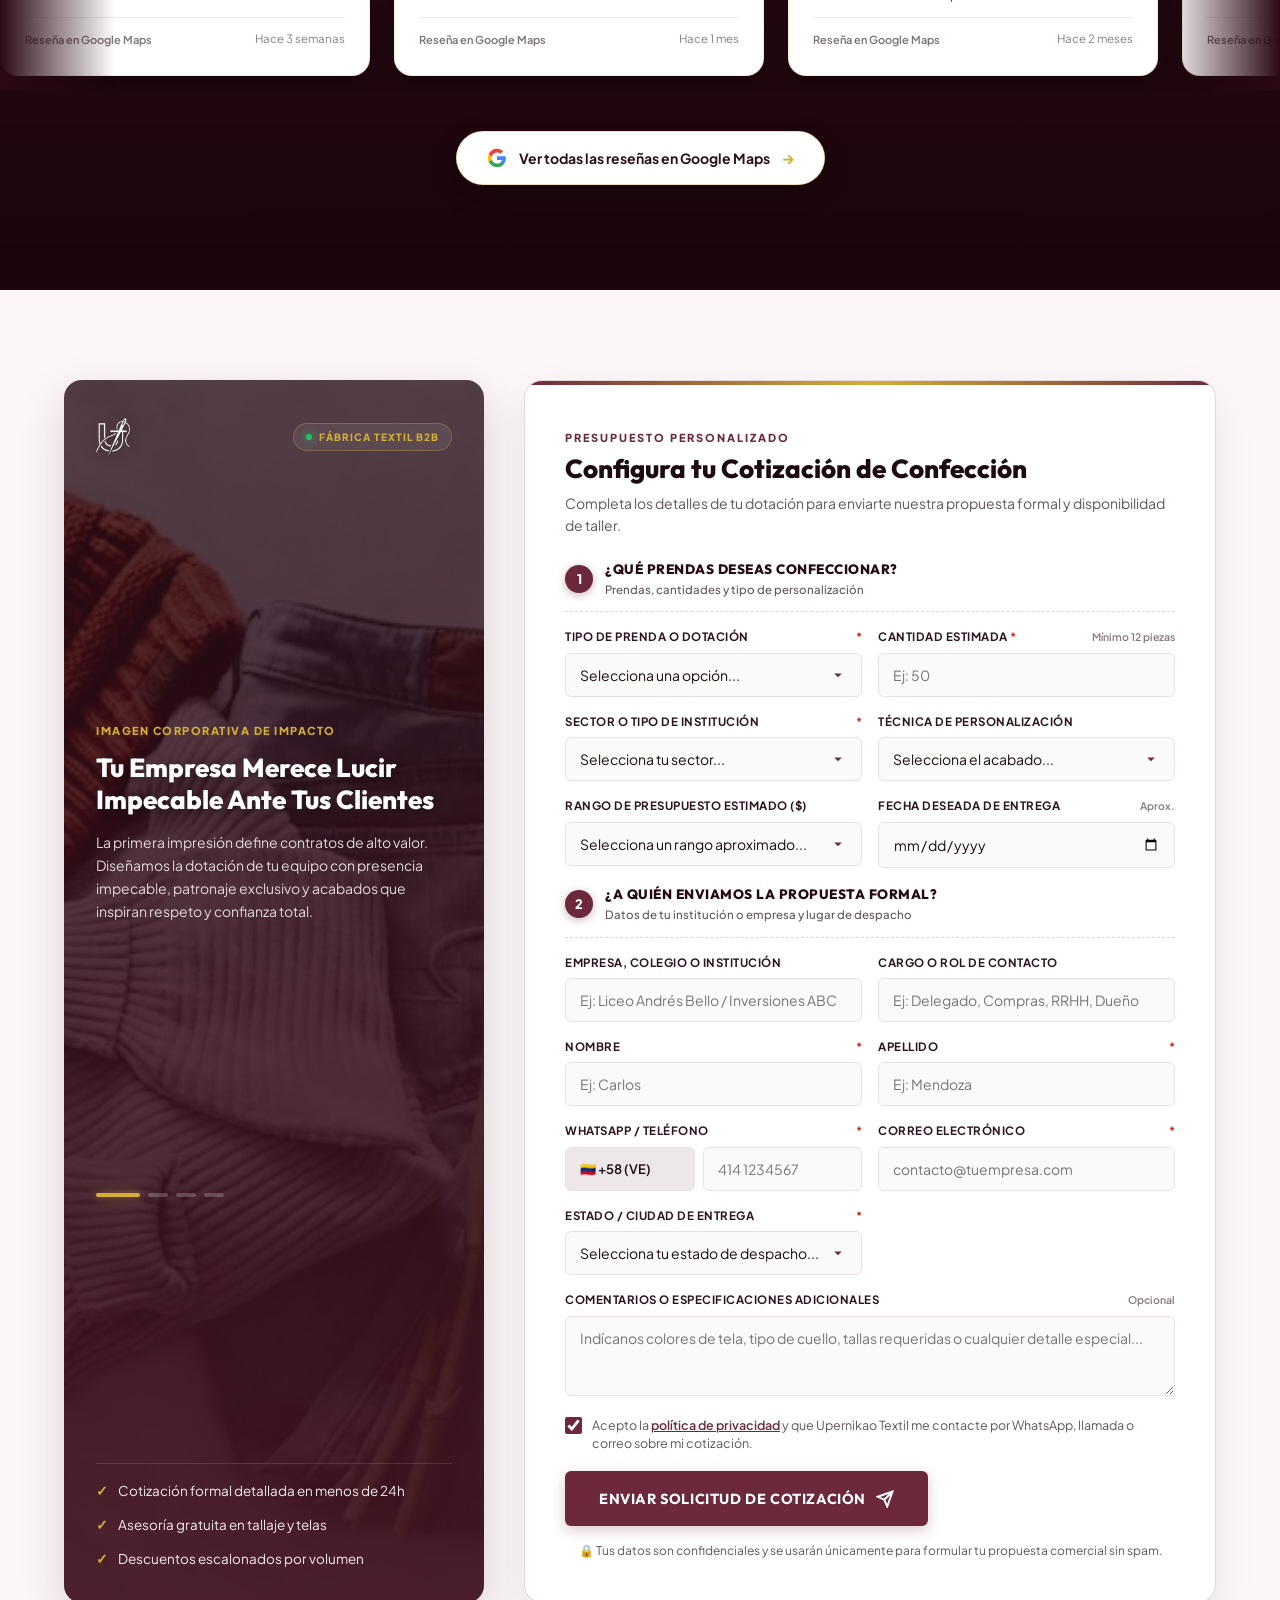
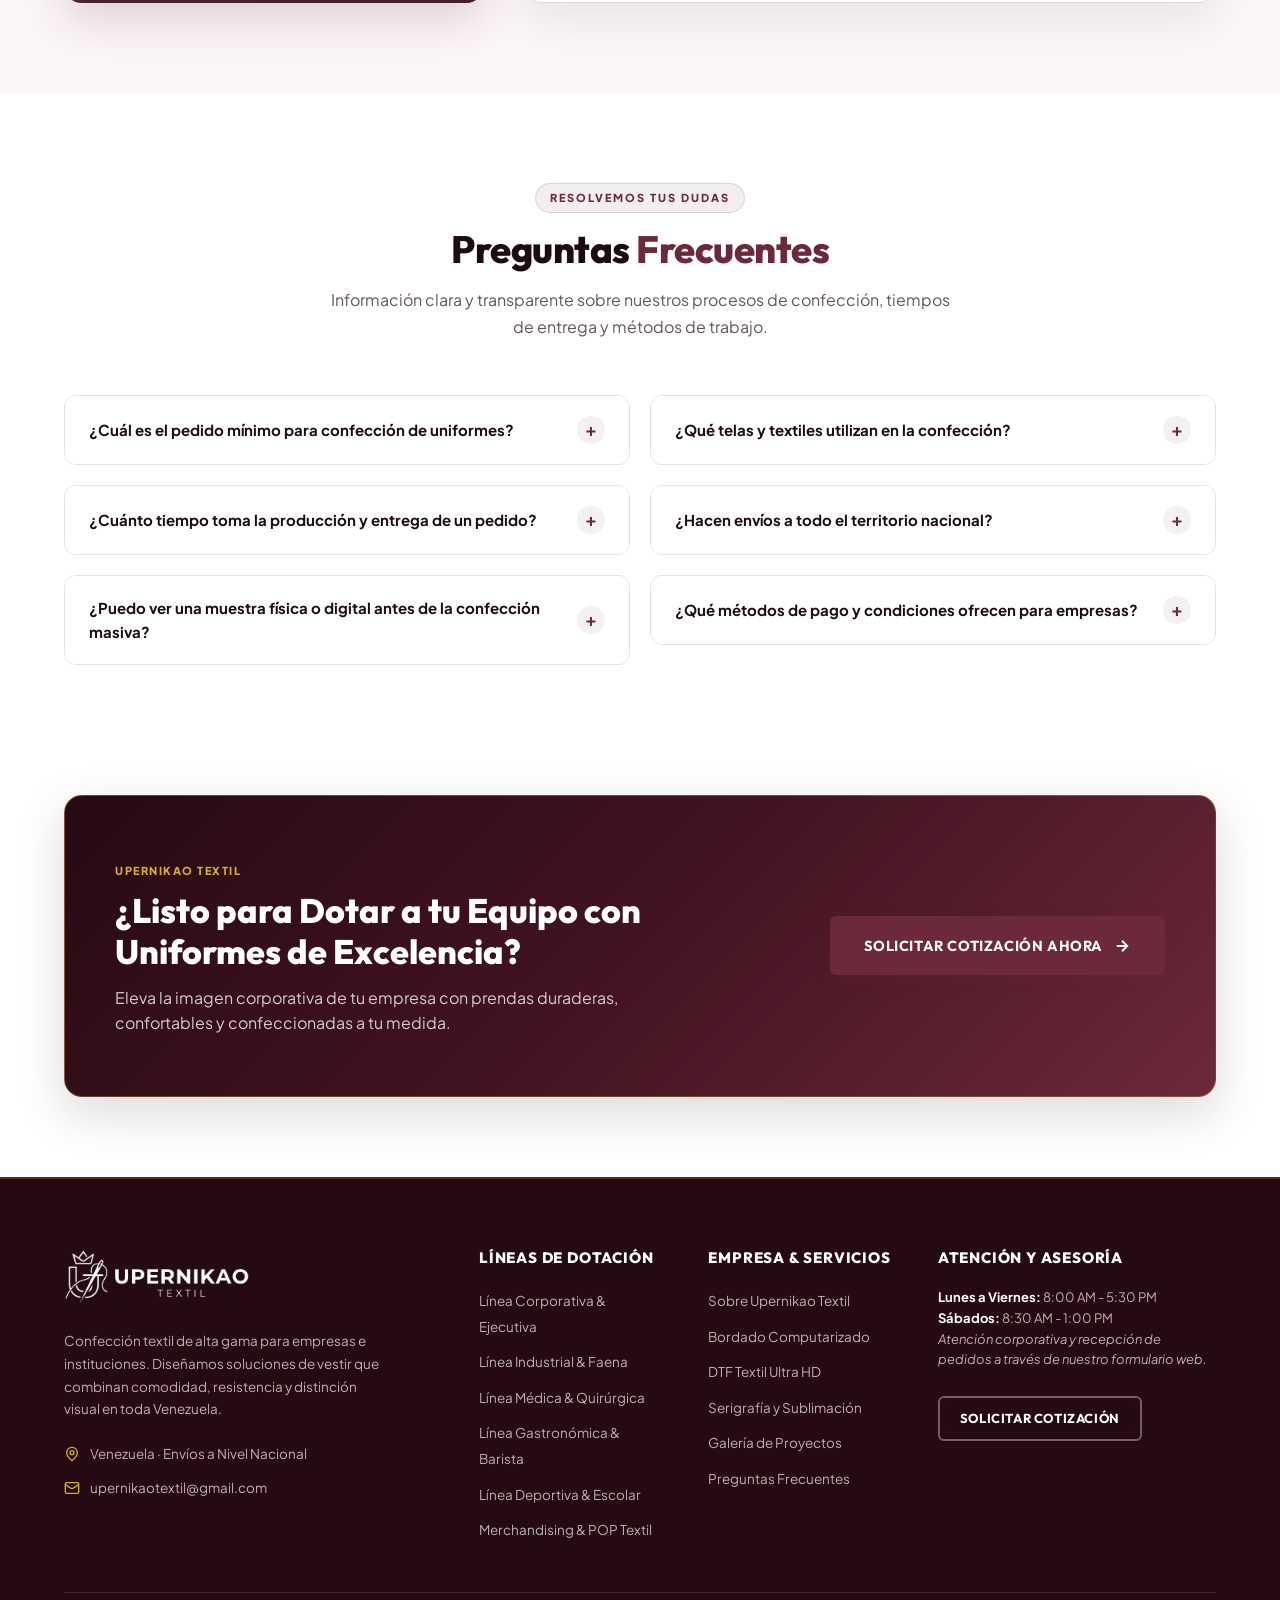
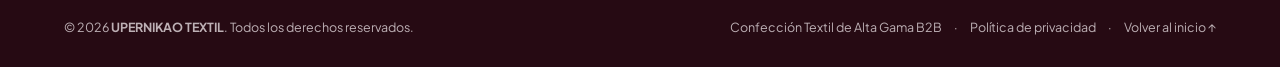
==== commit 414446a7: "fix(leads): envio fiable en datos moviles (text/plain, reintento y sendBeacon) - text/plain evita el" ====
--- a/index.html
+++ b/index.html
@@ -47,7 +47,7 @@
   <link href="https://fonts.googleapis.com/css2?family=Outfit:wght@600;700;800&family=Plus+Jakarta+Sans:wght@400;500;600;700&display=swap" rel="stylesheet">
   
   <!-- Estilos Principales -->
-  <link rel="stylesheet" href="/assets/css/style.css?v=4.8">
+  <link rel="stylesheet" href="/assets/css/style.css?v=4.9">
 
   <!-- Schema.org JSON-LD -->
   <script type="application/ld+json">
@@ -1908,7 +1908,7 @@
   </div>
 
   <!-- Script Principal -->
-  <script src="/assets/js/main.js?v=4.8"></script>
+  <script src="/assets/js/main.js?v=4.9"></script>
   <!-- GoHighLevel External Tracking (carga diferida para no afectar la velocidad de carga) -->
   <script>
     window.addEventListener('load', function () {
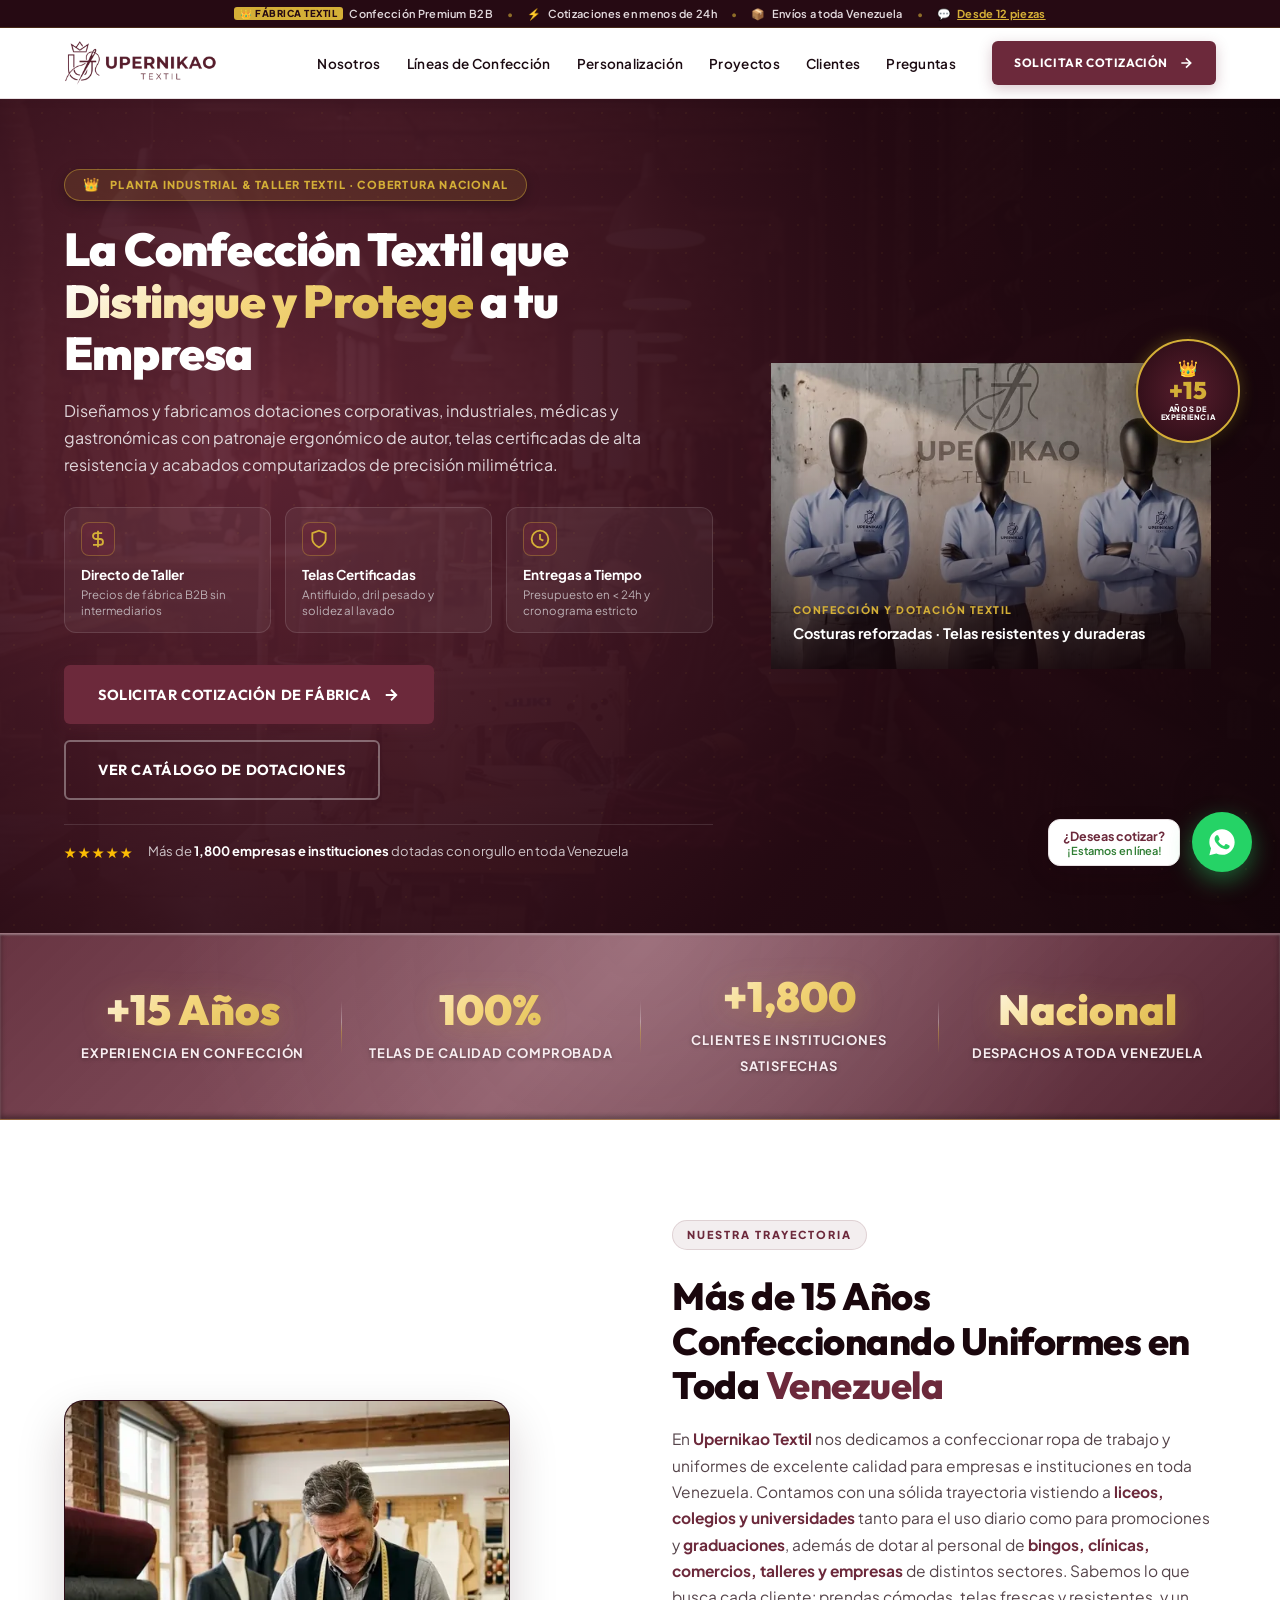
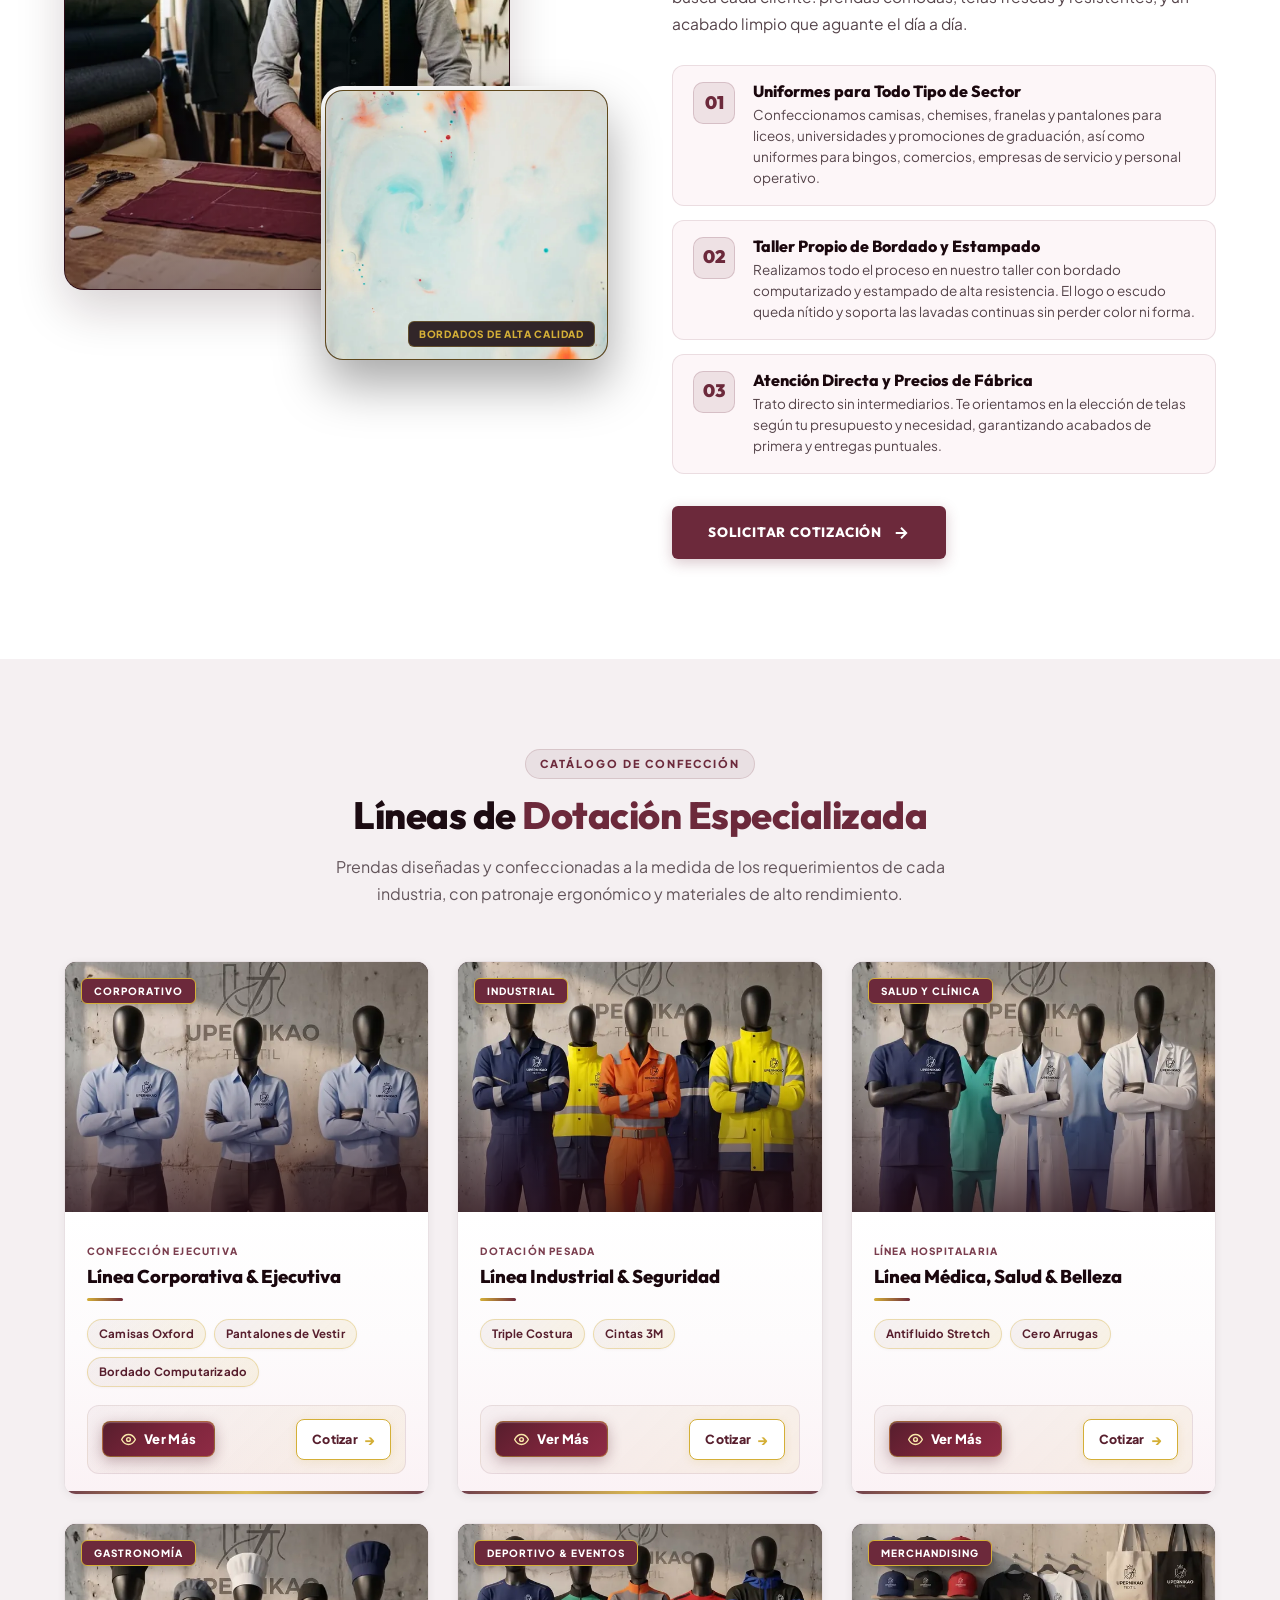
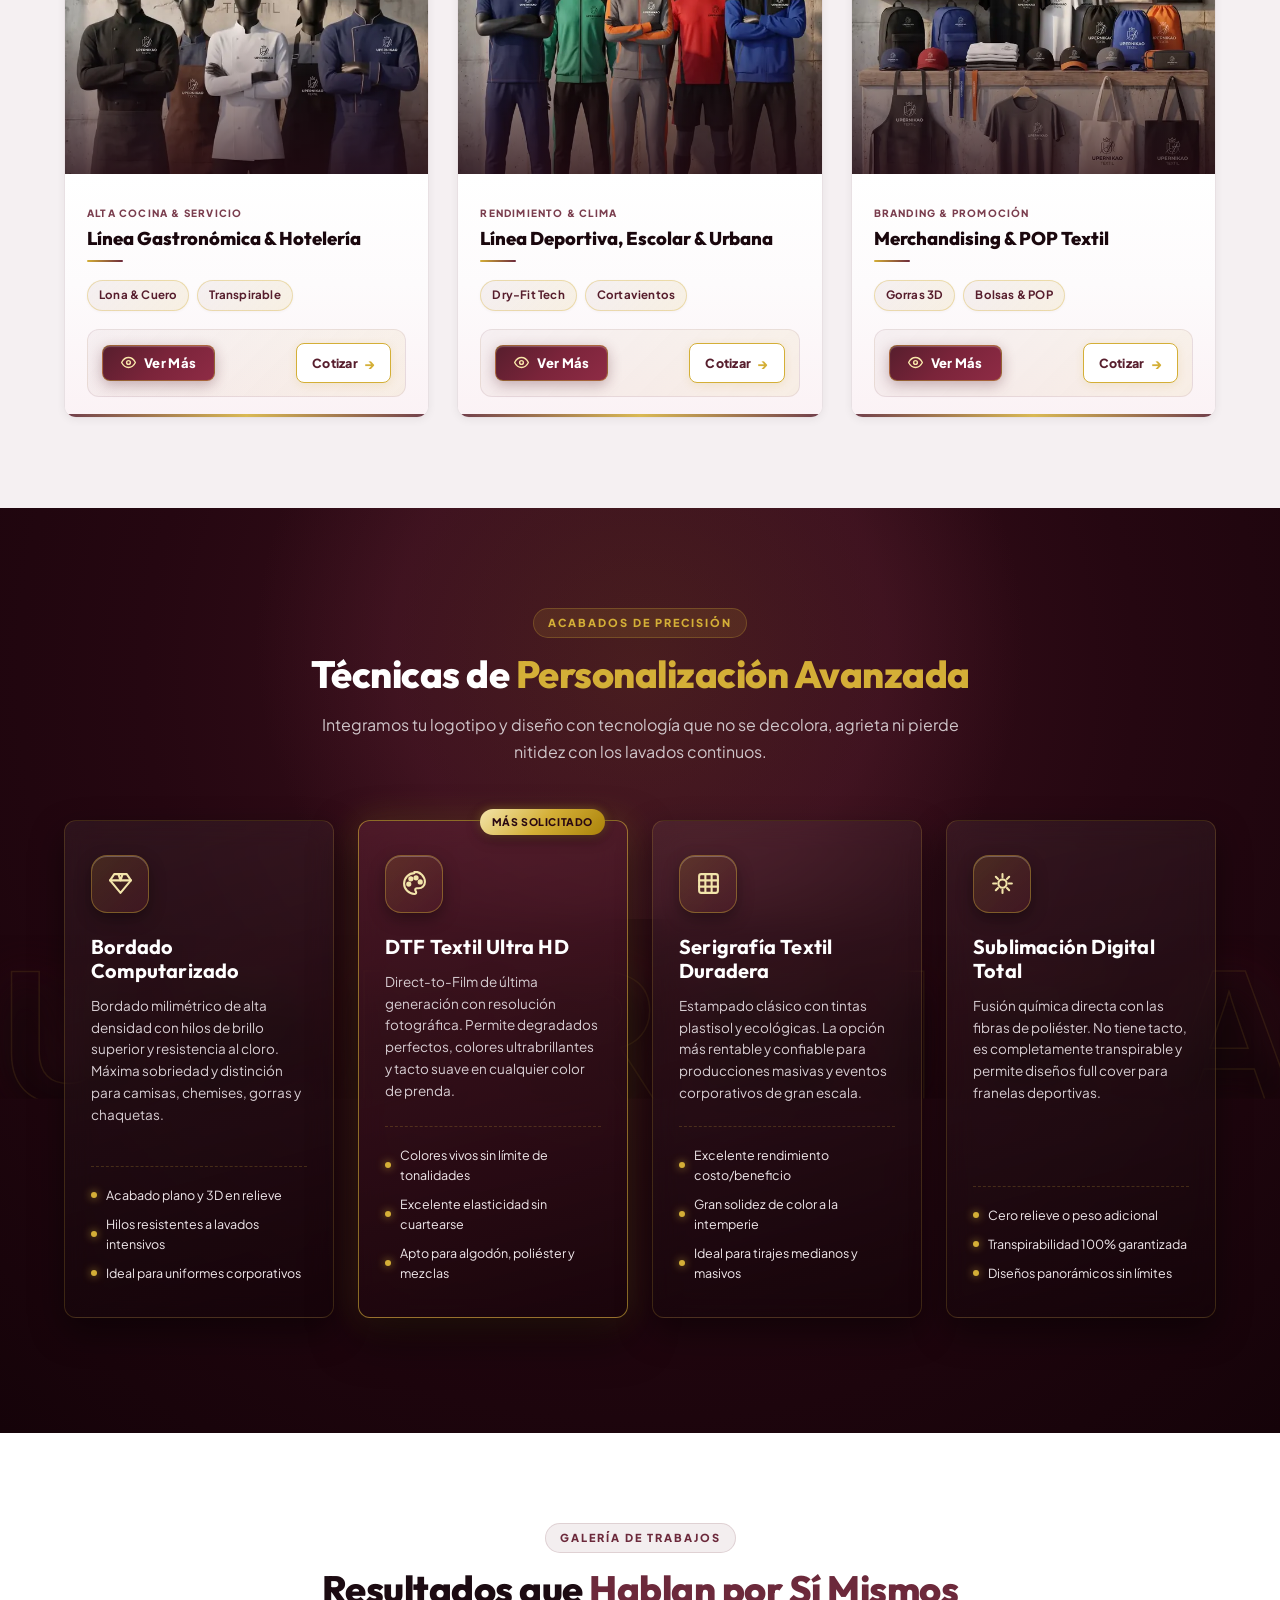
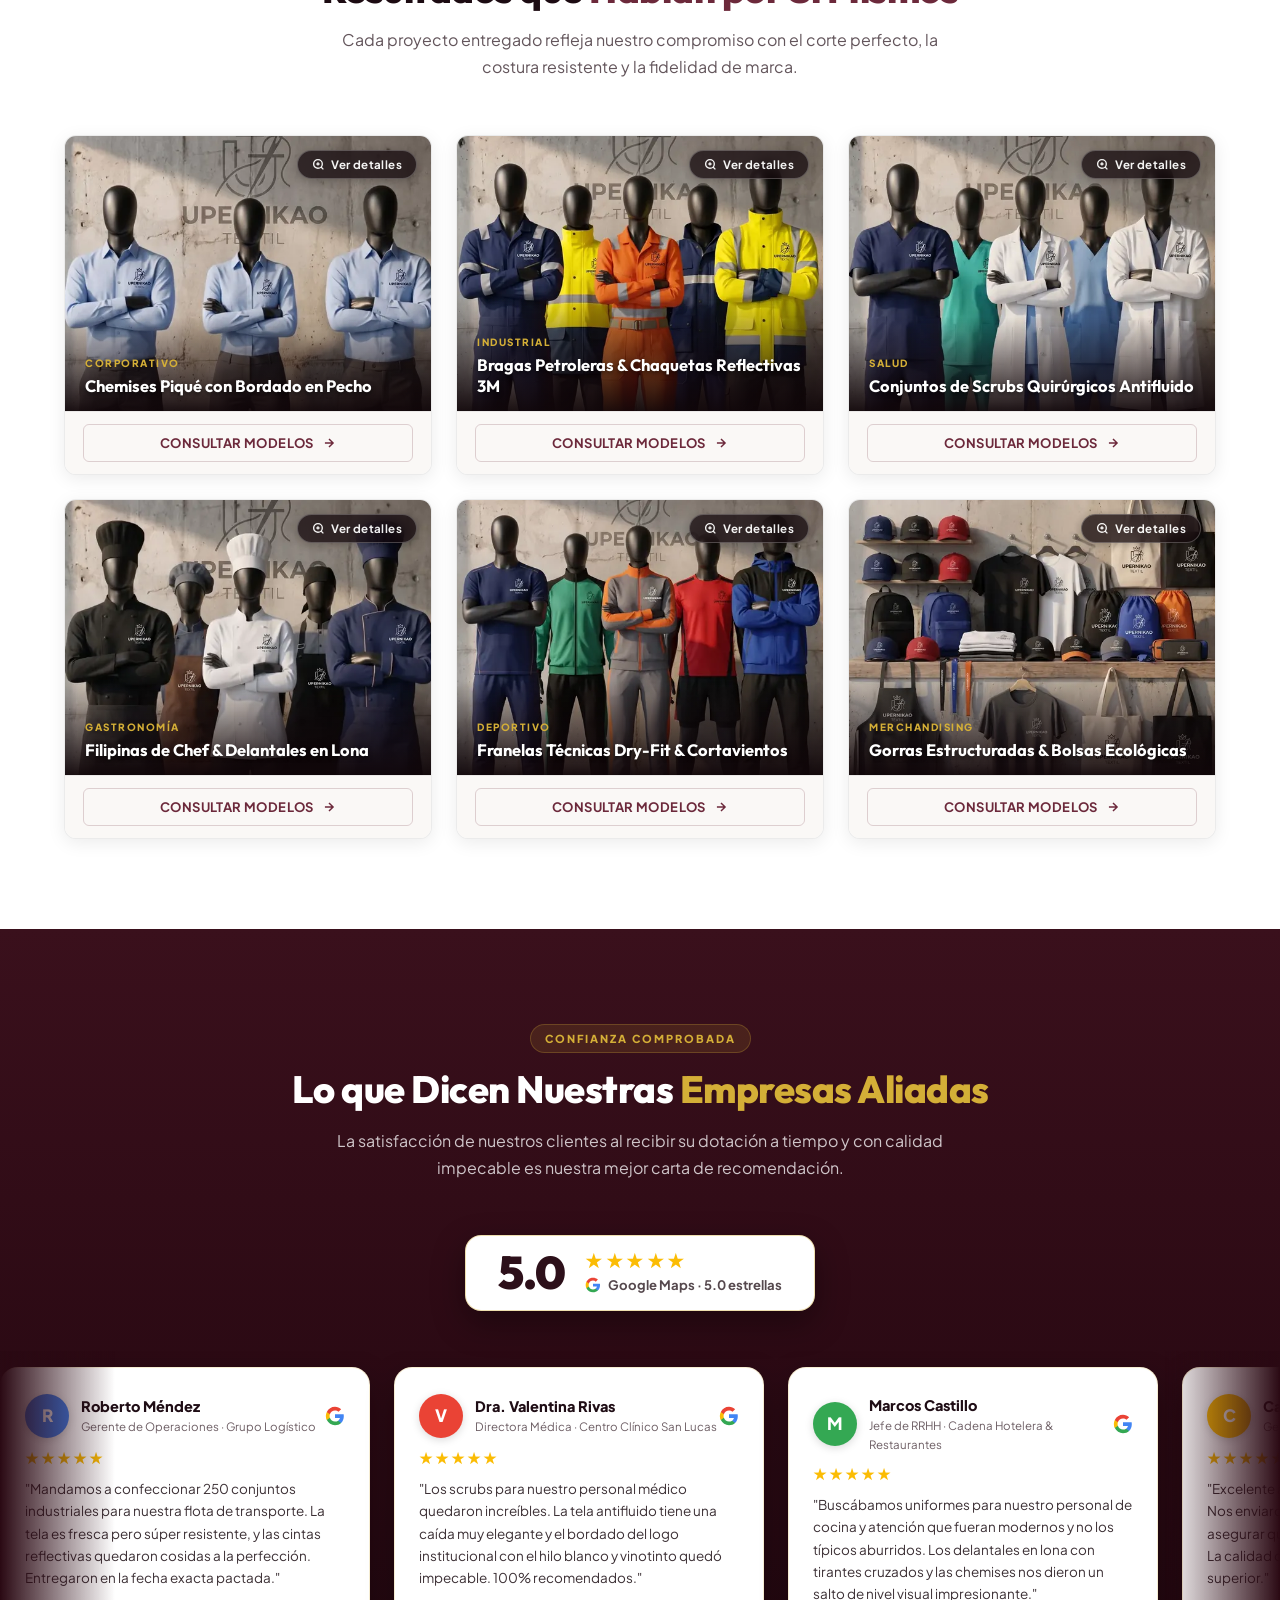
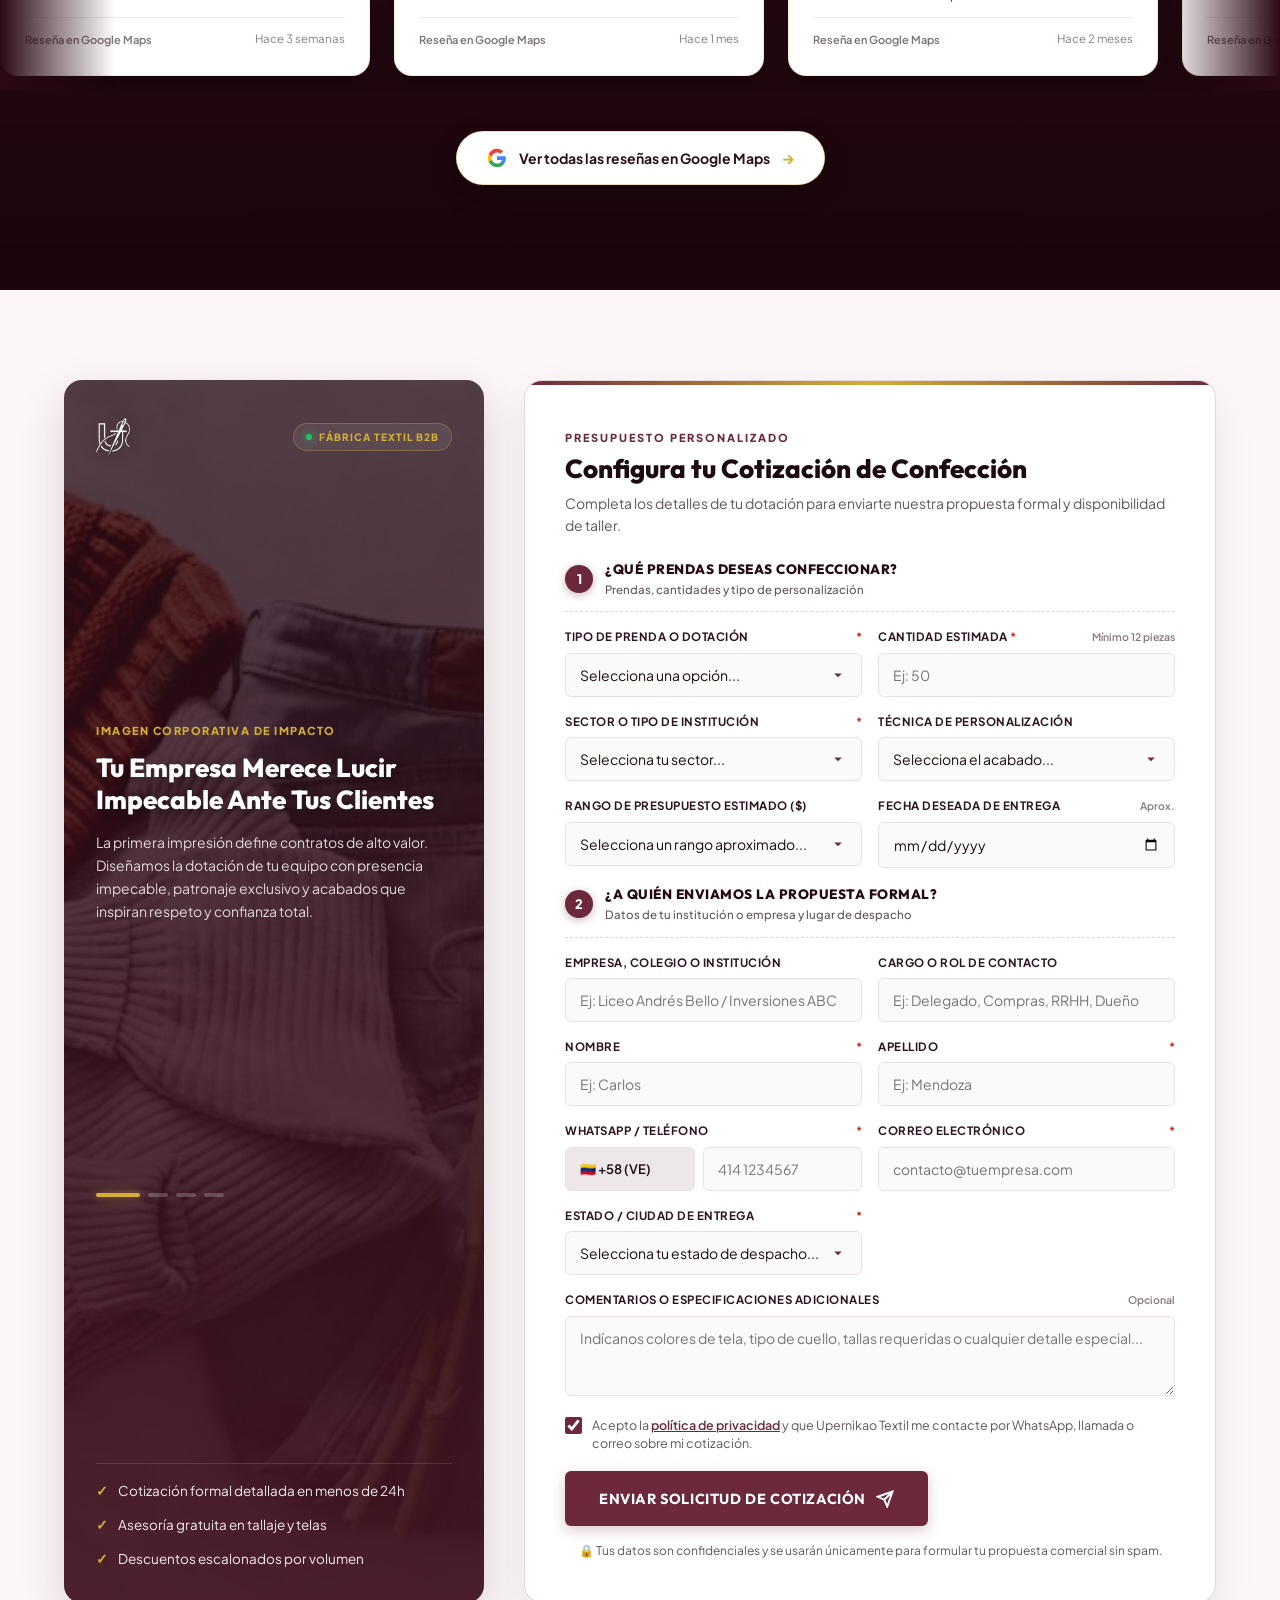
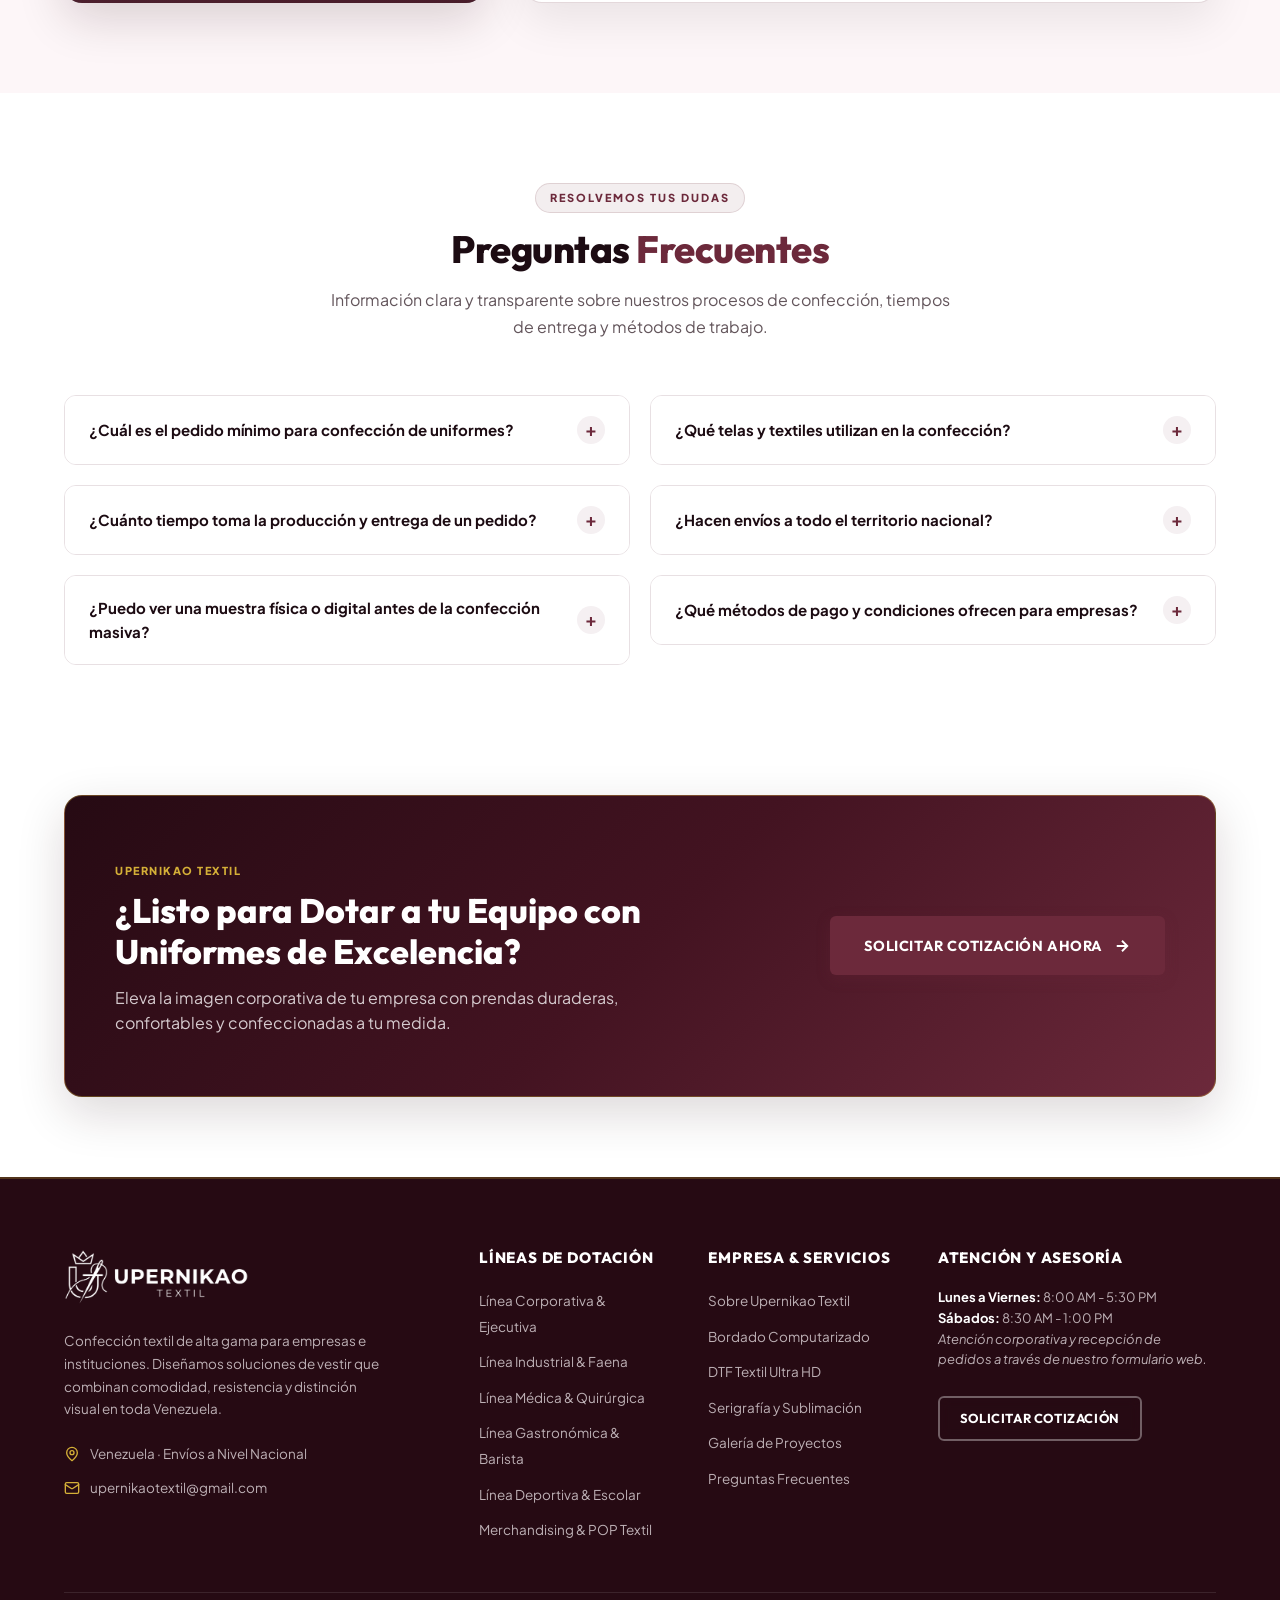
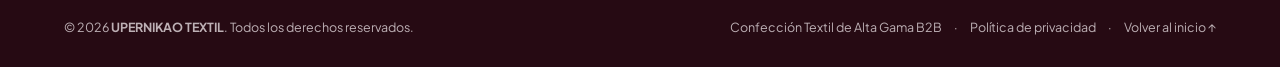
==== commit 6d1b15bb: "perf: carga mas rapida en celular y ajustes del informe de datanet360 - GA4, Meta Pixel y tracker de" ====
--- a/index.html
+++ b/index.html
@@ -1,15 +1,6 @@
 <!DOCTYPE html>
 <html lang="es">
 <head>
-  <!-- Google tag (gtag.js) - GA4 Upernikao Textil -->
-  <script async src="https://www.googletagmanager.com/gtag/js?id=G-16TZ6MRVCK"></script>
-  <script>
-    window.dataLayer = window.dataLayer || [];
-    function gtag(){dataLayer.push(arguments);}
-    gtag('js', new Date());
-
-    gtag('config', 'G-16TZ6MRVCK');
-  </script>
   <meta charset="UTF-8">
   <meta name="viewport" content="width=device-width, initial-scale=1.0, viewport-fit=cover">
   <title>Upernikao Textil | Confección Textil Premium & Uniformes Corporativos</title>
@@ -25,11 +16,13 @@
   <meta property="og:url" content="https://upernikaotextil.com/">
   <meta property="og:title" content="Upernikao Textil | Confección Textil Premium & Uniformes Corporativos">
   <meta property="og:description" content="Diseñamos y confeccionamos la imagen textil de tu empresa con la más alta durabilidad, confort y acabados de precisión.">
-  <meta property="og:image" content="https://upernikaotextil.com/assets/images/hero_textil_bg.jpg">
+  <meta property="og:image" content="https://upernikaotextil.com/assets/images/og-upernikao.jpg">
+  <meta property="og:image:width" content="1200">
+  <meta property="og:image:height" content="630">
   <meta property="og:image:alt" content="Taller de confección Upernikao Textil">
   <meta property="og:locale" content="es_VE">
   <meta name="twitter:card" content="summary_large_image">
-  <meta name="twitter:image" content="https://upernikaotextil.com/assets/images/hero_textil_bg.jpg">
+  <meta name="twitter:image" content="https://upernikaotextil.com/assets/images/og-upernikao.jpg">
   
   <!-- Favicon -->
   <link rel="icon" type="image/x-icon" href="/favicon.ico?v=2">
@@ -44,10 +37,11 @@
   <!-- Google Fonts: Optimizado para máxima velocidad de render FCP/LCP -->
   <link rel="preconnect" href="https://fonts.googleapis.com">
   <link rel="preconnect" href="https://fonts.gstatic.com" crossorigin>
-  <link href="https://fonts.googleapis.com/css2?family=Outfit:wght@600;700;800&family=Plus+Jakarta+Sans:wght@400;500;600;700&display=swap" rel="stylesheet">
+  <link rel="preload" as="style" href="https://fonts.googleapis.com/css2?family=Outfit:wght@600;700;800&family=Plus+Jakarta+Sans:wght@400;500;600;700&display=swap" onload="this.onload=null;this.rel='stylesheet'">
+  <noscript><link rel="stylesheet" href="https://fonts.googleapis.com/css2?family=Outfit:wght@600;700;800&family=Plus+Jakarta+Sans:wght@400;500;600;700&display=swap"></noscript>
   
   <!-- Estilos Principales -->
-  <link rel="stylesheet" href="/assets/css/style.css?v=4.9">
+  <link rel="stylesheet" href="/assets/css/style.css?v=5.0">
 
   <!-- Schema.org JSON-LD -->
   <script type="application/ld+json">
@@ -56,7 +50,7 @@
     "@type": "LocalBusiness",
     "name": "Upernikao Textil",
     "url": "https://upernikaotextil.com/",
-    "image": "https://upernikaotextil.com/assets/images/hero_textil_bg.jpg",
+    "image": "https://upernikaotextil.com/assets/images/og-upernikao.jpg",
     "logo": "https://upernikaotextil.com/assets/images/logo_vertical.png",
     "description": "Fabricación y confección de uniformes corporativos, industriales, de salud y material promocional textil con personalización de alta gama.",
     "telephone": "+584248335228",
@@ -71,15 +65,41 @@
     "priceRange": "$$"
   }
   </script>
-  <!-- Meta Pixel (Upernikao Textil) -->
+  <!-- GA4 + Meta Pixel: las funciones existen desde el inicio (los eventos quedan en cola) y las
+       librerías se descargan al primer gesto del usuario o a los 3,5 s, para no bloquear el celular. -->
   <script>
-    !function(f,b,e,v,n,t,s){if(f.fbq)return;n=f.fbq=function(){n.callMethod?
+    window.dataLayer = window.dataLayer || [];
+    function gtag(){dataLayer.push(arguments);}
+    gtag('js', new Date());
+    gtag('config', 'G-16TZ6MRVCK');
+
+    !function(f){if(f.fbq)return;var n=f.fbq=function(){n.callMethod?
     n.callMethod.apply(n,arguments):n.queue.push(arguments)};if(!f._fbq)f._fbq=n;
-    n.push=n;n.loaded=!0;n.version='2.0';n.queue=[];t=b.createElement(e);t.async=!0;
-    t.src=v;s=b.getElementsByTagName(e)[0];s.parentNode.insertBefore(t,s)}(window,
-    document,'script','https://connect.facebook.net/en_US/fbevents.js');
+    n.push=n;n.loaded=!0;n.version='2.0';n.queue=[]}(window);
     fbq('init', '2326778011482948');
     fbq('track', 'PageView');
+
+    (function () {
+      var loaded = false;
+      function addScript(src, attrs) {
+        var s = document.createElement('script');
+        s.async = true;
+        s.src = src;
+        for (var k in (attrs || {})) s.setAttribute(k, attrs[k]);
+        document.head.appendChild(s);
+      }
+      function loadTags() {
+        if (loaded) return;
+        loaded = true;
+        addScript('https://www.googletagmanager.com/gtag/js?id=G-16TZ6MRVCK');
+        addScript('https://connect.facebook.net/en_US/fbevents.js');
+        addScript('https://link.msgsndr.com/js/external-tracking.js', { 'data-tracking-id': 'tk_d8b2731dfa70425abd0852270cc25f73' });
+      }
+      ['scroll', 'touchstart', 'mousemove', 'keydown', 'click'].forEach(function (ev) {
+        window.addEventListener(ev, loadTags, { once: true, passive: true });
+      });
+      window.addEventListener('load', function () { setTimeout(loadTags, 3500); });
+    })();
   </script>
 </head>
 <body>
@@ -113,7 +133,7 @@
   <header class="navbar-header" id="navbar">
     <nav class="nav-container">
       <a href="#hero" class="nav-logo" aria-label="Upernikao Textil Inicio">
-        <img src="/assets/images/UT- HERO-clean.webp" alt="Upernikao Textil Logo" class="logo-img logo-light-nav" width="220" height="38">
+        <img src="/assets/images/logo-nav.webp" alt="Upernikao Textil Logo" class="logo-img logo-light-nav" width="220" height="38">
       </a>
 
       <!-- Botón Hamburguesa Móvil -->
@@ -149,7 +169,7 @@
       <picture class="hero-bg-picture">
         <source media="(max-width: 768px)" srcset="/assets/images/hero_textil_bg_mobile.webp" type="image/webp">
         <source srcset="/assets/images/hero_textil_bg.webp" type="image/webp">
-        <img src="/assets/images/hero_textil_bg.jpg" alt="Taller de confección Upernikao Textil" class="hero-bg-img" fetchpriority="high" decoding="sync">
+        <img src="/assets/images/hero_textil_bg.jpg" alt="Taller de confección Upernikao Textil" class="hero-bg-img" width="1376" height="768" fetchpriority="high" decoding="sync">
       </picture>
       <div class="hero-gradient-overlay"></div>
       <div class="hero-pattern-overlay"></div>
@@ -224,7 +244,7 @@
       <div class="hero-showcase-col">
         <div class="showcase-card-stage">
             <picture>
-              <source srcset="/assets/images/barcelona-anzoategui-upernikao-textil-lineacorporativa-card.webp" type="image/webp">
+              <source srcset="/assets/images/barcelona-anzoategui-upernikao-textil-lineacorporativa-card-640.webp 640w, /assets/images/barcelona-anzoategui-upernikao-textil-lineacorporativa-card.webp 1200w" sizes="(max-width: 768px) 92vw, 400px" type="image/webp">
               <img src="/assets/images/barcelona-anzoategui-upernikao-textil-lineacorporativa-card.jpg" alt="Dotación textil empresarial de alta gama Upernikao Textil" class="showcase-img" width="580" height="420" fetchpriority="high" decoding="async">
             </picture>
             <div class="showcase-frame-overlay"></div>
@@ -284,8 +304,8 @@
           <!-- Marco Principal: Taller de corte y confección -->
           <div class="about-primary-frame">
             <picture>
-              <source srcset="/assets/images/about_textil.webp" type="image/webp">
-              <img src="/assets/images/about_textil.jpg" alt="Taller de corte y confección Upernikao" class="about-main-photo" loading="lazy" decoding="async">
+              <source srcset="/assets/images/about_textil-800.webp 800w, /assets/images/about_textil.webp 1200w" sizes="(max-width: 768px) 92vw, 560px" type="image/webp">
+              <img src="/assets/images/about_textil.jpg" alt="Taller de corte y confección Upernikao" class="about-main-photo" width="1200" height="896" loading="lazy" decoding="async">
             </picture>
             <div class="about-primary-overlay"></div>
           </div>
@@ -294,7 +314,7 @@
           <div class="about-secondary-frame">
             <picture>
               <source srcset="/assets/images/tecnica_bordado.webp" type="image/webp">
-              <img src="/assets/images/tecnica_bordado.jpg" alt="Detalle de bordado de alta calidad" class="about-detail-photo" loading="lazy" decoding="async">
+              <img src="/assets/images/tecnica_bordado.jpg" alt="Detalle de bordado de alta calidad" class="about-detail-photo" width="800" height="1129" loading="lazy" decoding="async">
             </picture>
             <span class="about-detail-caption">Bordados de Alta Calidad</span>
           </div>
@@ -316,7 +336,7 @@
             <div class="about-pillar-box">
               <div class="pillar-box-number">01</div>
               <div class="pillar-box-content">
-                <h4>Uniformes para Todo Tipo de Sector</h4>
+                <h3>Uniformes para Todo Tipo de Sector</h3>
                 <p>Confeccionamos camisas, chemises, franelas y pantalones para liceos, universidades y promociones de graduación, así como uniformes para bingos, comercios, empresas de servicio y personal operativo.</p>
               </div>
             </div>
@@ -324,7 +344,7 @@
             <div class="about-pillar-box">
               <div class="pillar-box-number">02</div>
               <div class="pillar-box-content">
-                <h4>Taller Propio de Bordado y Estampado</h4>
+                <h3>Taller Propio de Bordado y Estampado</h3>
                 <p>Realizamos todo el proceso en nuestro taller con bordado computarizado y estampado de alta resistencia. El logo o escudo queda nítido y soporta las lavadas continuas sin perder color ni forma.</p>
               </div>
             </div>
@@ -332,7 +352,7 @@
             <div class="about-pillar-box">
               <div class="pillar-box-number">03</div>
               <div class="pillar-box-content">
-                <h4>Atención Directa y Precios de Fábrica</h4>
+                <h3>Atención Directa y Precios de Fábrica</h3>
                 <p>Trato directo sin intermediarios. Te orientamos en la elección de telas según tu presupuesto y necesidad, garantizando acabados de primera y entregas puntuales.</p>
               </div>
             </div>
@@ -365,8 +385,8 @@
         <div class="line-card" onclick="openLineModal('corp')" role="button" tabindex="0" aria-label="Ver detalles de Línea Corporativa y Ejecutiva">
           <div class="line-card-img line-card-img-corp">
             <picture>
-              <source srcset="/assets/images/barcelona-anzoategui-upernikao-textil-lineacorporativa-card.webp" type="image/webp">
-              <img src="/assets/images/barcelona-anzoategui-upernikao-textil-lineacorporativa-card.jpg" alt="Línea Corporativa y Ejecutiva Upernikao Textil Barcelona Anzoátegui" loading="lazy" decoding="async">
+              <source srcset="/assets/images/barcelona-anzoategui-upernikao-textil-lineacorporativa-card-640.webp 640w, /assets/images/barcelona-anzoategui-upernikao-textil-lineacorporativa-card.webp 1200w" sizes="(max-width: 768px) 92vw, 400px" type="image/webp">
+              <img src="/assets/images/barcelona-anzoategui-upernikao-textil-lineacorporativa-card.jpg" alt="Línea Corporativa y Ejecutiva Upernikao Textil Barcelona Anzoátegui" width="1200" height="837" loading="lazy" decoding="async">
             </picture>
             <div class="line-overlay"></div>
             <span class="line-tag">CORPORATIVO</span>
@@ -401,8 +421,8 @@
         <div class="line-card" onclick="openLineModal('ind')" role="button" tabindex="0" aria-label="Ver detalles de Línea Industrial y Seguridad">
           <div class="line-card-img">
             <picture>
-              <source srcset="/assets/images/barcelona-anzoategui-upernikao-textil-lineaindustrial-card.webp" type="image/webp">
-              <img src="/assets/images/barcelona-anzoategui-upernikao-textil-lineaindustrial-card.jpg" alt="Línea Industrial y Seguridad Upernikao Textil Barcelona Anzoátegui" loading="lazy" decoding="async">
+              <source srcset="/assets/images/barcelona-anzoategui-upernikao-textil-lineaindustrial-card-640.webp 640w, /assets/images/barcelona-anzoategui-upernikao-textil-lineaindustrial-card.webp 1200w" sizes="(max-width: 768px) 92vw, 400px" type="image/webp">
+              <img src="/assets/images/barcelona-anzoategui-upernikao-textil-lineaindustrial-card.jpg" alt="Línea Industrial y Seguridad Upernikao Textil Barcelona Anzoátegui" width="1200" height="837" loading="lazy" decoding="async">
             </picture>
             <div class="line-overlay"></div>
             <span class="line-tag">INDUSTRIAL</span>
@@ -436,8 +456,8 @@
         <div class="line-card" onclick="openLineModal('med')" role="button" tabindex="0" aria-label="Ver detalles de Línea Médica y de Salud">
           <div class="line-card-img">
             <picture>
-              <source srcset="/assets/images/barcelona-anzoategui-upernikao-textil-lineamedica-card.webp" type="image/webp">
-              <img src="/assets/images/barcelona-anzoategui-upernikao-textil-lineamedica-card.jpg" alt="Línea Médica y de Salud Upernikao Textil Barcelona Anzoátegui" loading="lazy" decoding="async">
+              <source srcset="/assets/images/barcelona-anzoategui-upernikao-textil-lineamedica-card-640.webp 640w, /assets/images/barcelona-anzoategui-upernikao-textil-lineamedica-card.webp 1200w" sizes="(max-width: 768px) 92vw, 400px" type="image/webp">
+              <img src="/assets/images/barcelona-anzoategui-upernikao-textil-lineamedica-card.jpg" alt="Línea Médica y de Salud Upernikao Textil Barcelona Anzoátegui" width="1200" height="837" loading="lazy" decoding="async">
             </picture>
             <div class="line-overlay"></div>
             <span class="line-tag">SALUD Y CLÍNICA</span>
@@ -471,8 +491,8 @@
         <div class="line-card" onclick="openLineModal('chef')" role="button" tabindex="0" aria-label="Ver detalles de Línea Gastronómica y Hotelería">
           <div class="line-card-img">
             <picture>
-              <source srcset="/assets/images/barcelona-anzoategui-upernikao-textil-lineagastronomica-card.webp" type="image/webp">
-              <img src="/assets/images/barcelona-anzoategui-upernikao-textil-lineagastronomica-card.jpg" alt="Línea Gastronómica y Cocina Upernikao Textil Barcelona Anzoátegui" loading="lazy" decoding="async">
+              <source srcset="/assets/images/barcelona-anzoategui-upernikao-textil-lineagastronomica-card-640.webp 640w, /assets/images/barcelona-anzoategui-upernikao-textil-lineagastronomica-card.webp 1200w" sizes="(max-width: 768px) 92vw, 400px" type="image/webp">
+              <img src="/assets/images/barcelona-anzoategui-upernikao-textil-lineagastronomica-card.jpg" alt="Línea Gastronómica y Cocina Upernikao Textil Barcelona Anzoátegui" width="1200" height="837" loading="lazy" decoding="async">
             </picture>
             <div class="line-overlay"></div>
             <span class="line-tag">GASTRONOMÍA</span>
@@ -506,8 +526,8 @@
         <div class="line-card" onclick="openLineModal('dep')" role="button" tabindex="0" aria-label="Ver detalles de Línea Deportiva y Escolar">
           <div class="line-card-img">
             <picture>
-              <source srcset="/assets/images/barcelona-anzoategui-upernikao-textil-lineadeportiva-card.webp" type="image/webp">
-              <img src="/assets/images/barcelona-anzoategui-upernikao-textil-lineadeportiva-card.jpg" alt="Línea Deportiva y Cortavientos Upernikao Textil Barcelona Anzoátegui" loading="lazy" decoding="async">
+              <source srcset="/assets/images/barcelona-anzoategui-upernikao-textil-lineadeportiva-card-640.webp 640w, /assets/images/barcelona-anzoategui-upernikao-textil-lineadeportiva-card.webp 1200w" sizes="(max-width: 768px) 92vw, 400px" type="image/webp">
+              <img src="/assets/images/barcelona-anzoategui-upernikao-textil-lineadeportiva-card.jpg" alt="Línea Deportiva y Cortavientos Upernikao Textil Barcelona Anzoátegui" width="1200" height="837" loading="lazy" decoding="async">
             </picture>
             <div class="line-overlay"></div>
             <span class="line-tag">DEPORTIVO & EVENTOS</span>
@@ -541,8 +561,8 @@
         <div class="line-card" onclick="openLineModal('pop')" role="button" tabindex="0" aria-label="Ver detalles de Merchandising y POP Textil">
           <div class="line-card-img">
             <picture>
-              <source srcset="/assets/images/barcelona-anzoategui-upernikao-textil-lineapop-card.webp" type="image/webp">
-              <img src="/assets/images/barcelona-anzoategui-upernikao-textil-lineapop-card.jpg" alt="Material POP y Textil Promocional Upernikao Textil Barcelona Anzoátegui" loading="lazy" decoding="async">
+              <source srcset="/assets/images/barcelona-anzoategui-upernikao-textil-lineapop-card-640.webp 640w, /assets/images/barcelona-anzoategui-upernikao-textil-lineapop-card.webp 1200w" sizes="(max-width: 768px) 92vw, 400px" type="image/webp">
+              <img src="/assets/images/barcelona-anzoategui-upernikao-textil-lineapop-card.jpg" alt="Material POP y Textil Promocional Upernikao Textil Barcelona Anzoátegui" width="1200" height="837" loading="lazy" decoding="async">
             </picture>
             <div class="line-overlay"></div>
             <span class="line-tag">MERCHANDISING</span>
@@ -582,7 +602,7 @@
         </button>
         <div class="line-modal-grid">
           <div class="line-modal-visual">
-            <img src="/assets/images/barcelona-anzoategui-upernikao-textil-lineacorporativa.webp" alt="Línea Corporativa y Ejecutiva Upernikao Textil Barcelona Anzoátegui" id="modalImg" class="line-modal-img">
+            <img alt="Línea Corporativa y Ejecutiva Upernikao Textil Barcelona Anzoátegui" id="modalImg" class="line-modal-img">
             <div class="line-modal-overlay"></div>
             <span class="line-modal-tag" id="modalTag">CORPORATIVO</span>
           </div>
@@ -592,7 +612,7 @@
             <p class="line-modal-desc" id="modalDesc"></p>
             
             <div class="line-modal-items-block">
-              <h4>Prendas y Dotaciones Incluidas:</h4>
+              <h3>Prendas y Dotaciones Incluidas:</h3>
               <ul class="line-modal-list" id="modalItems"></ul>
             </div>
 
@@ -725,14 +745,14 @@
         <!-- Tarjeta 1: Corporativo -->
         <div class="gallery-card" data-gallery-id="corp">
           <div class="gallery-photo-box" onclick="openGalleryModal('corp')" title="Haz clic para ver modelos y fotos de Corporativo">
-            <img src="/assets/images/barcelona-anzoategui-upernikao-textil-lineacorporativa-card.webp" alt="Camisas ejecutivas y uniformes corporativos Upernikao Textil" loading="lazy" decoding="async">
+            <img src="/assets/images/barcelona-anzoategui-upernikao-textil-lineacorporativa-card-640.webp" srcset="/assets/images/barcelona-anzoategui-upernikao-textil-lineacorporativa-card-640.webp 640w, /assets/images/barcelona-anzoategui-upernikao-textil-lineacorporativa-card.webp 1200w" sizes="(max-width: 768px) 92vw, 400px" alt="Camisas ejecutivas y uniformes corporativos Upernikao Textil" width="1200" height="837" loading="lazy" decoding="async">
             <button type="button" class="gallery-zoom-btn" onclick="event.stopPropagation(); openGalleryModal('corp')" aria-label="Ver detalles y modelos de Corporativo">
               <svg width="13" height="13" viewBox="0 0 24 24" fill="none" stroke="currentColor" stroke-width="2.5"><circle cx="11" cy="11" r="8"/><path d="m21 21-4.35-4.35"/><path d="M11 8v6M8 11h6"/></svg>
               <span>Ver detalles</span>
             </button>
             <div class="gallery-photo-info">
               <span class="gallery-cat">Corporativo</span>
-              <h4>Chemises Piqué con Bordado en Pecho</h4>
+              <h3>Chemises Piqué con Bordado en Pecho</h3>
             </div>
           </div>
           <div class="gallery-card-footer">
@@ -746,14 +766,14 @@
         <!-- Tarjeta 2: Industrial & Petrolera -->
         <div class="gallery-card" data-gallery-id="ind">
           <div class="gallery-photo-box" onclick="openGalleryModal('ind')" title="Haz clic para ver modelos y fotos de Industrial">
-            <img src="/assets/images/barcelona-anzoategui-upernikao-textil-lineaindustrial-card.webp" alt="Bragas petroleras y dotación industrial reflectiva" loading="lazy" decoding="async">
+            <img src="/assets/images/barcelona-anzoategui-upernikao-textil-lineaindustrial-card-640.webp" srcset="/assets/images/barcelona-anzoategui-upernikao-textil-lineaindustrial-card-640.webp 640w, /assets/images/barcelona-anzoategui-upernikao-textil-lineaindustrial-card.webp 1200w" sizes="(max-width: 768px) 92vw, 400px" alt="Bragas petroleras y dotación industrial reflectiva" width="1200" height="837" loading="lazy" decoding="async">
             <button type="button" class="gallery-zoom-btn" onclick="event.stopPropagation(); openGalleryModal('ind')" aria-label="Ver detalles y modelos de Industrial">
               <svg width="13" height="13" viewBox="0 0 24 24" fill="none" stroke="currentColor" stroke-width="2.5"><circle cx="11" cy="11" r="8"/><path d="m21 21-4.35-4.35"/><path d="M11 8v6M8 11h6"/></svg>
               <span>Ver detalles</span>
             </button>
             <div class="gallery-photo-info">
               <span class="gallery-cat">Industrial</span>
-              <h4>Bragas Petroleras & Chaquetas Reflectivas 3M</h4>
+              <h3>Bragas Petroleras & Chaquetas Reflectivas 3M</h3>
             </div>
           </div>
           <div class="gallery-card-footer">
@@ -767,14 +787,14 @@
         <!-- Tarjeta 3: Salud -->
         <div class="gallery-card" data-gallery-id="med">
           <div class="gallery-photo-box" onclick="openGalleryModal('med')" title="Haz clic para ver modelos y fotos de Salud">
-            <img src="/assets/images/barcelona-anzoategui-upernikao-textil-lineamedica-card.webp" alt="Scrubs médicos ergonómicos antifluido" loading="lazy" decoding="async">
+            <img src="/assets/images/barcelona-anzoategui-upernikao-textil-lineamedica-card-640.webp" srcset="/assets/images/barcelona-anzoategui-upernikao-textil-lineamedica-card-640.webp 640w, /assets/images/barcelona-anzoategui-upernikao-textil-lineamedica-card.webp 1200w" sizes="(max-width: 768px) 92vw, 400px" alt="Scrubs médicos ergonómicos antifluido" width="1200" height="837" loading="lazy" decoding="async">
             <button type="button" class="gallery-zoom-btn" onclick="event.stopPropagation(); openGalleryModal('med')" aria-label="Ver detalles y modelos de Salud">
               <svg width="13" height="13" viewBox="0 0 24 24" fill="none" stroke="currentColor" stroke-width="2.5"><circle cx="11" cy="11" r="8"/><path d="m21 21-4.35-4.35"/><path d="M11 8v6M8 11h6"/></svg>
               <span>Ver detalles</span>
             </button>
             <div class="gallery-photo-info">
               <span class="gallery-cat">Salud</span>
-              <h4>Conjuntos de Scrubs Quirúrgicos Antifluido</h4>
+              <h3>Conjuntos de Scrubs Quirúrgicos Antifluido</h3>
             </div>
           </div>
           <div class="gallery-card-footer">
@@ -788,14 +808,14 @@
         <!-- Tarjeta 4: Gastronomía -->
         <div class="gallery-card" data-gallery-id="chef">
           <div class="gallery-photo-box" onclick="openGalleryModal('chef')" title="Haz clic para ver modelos y fotos de Gastronomía">
-            <img src="/assets/images/barcelona-anzoategui-upernikao-textil-lineagastronomica-card.webp" alt="Filipinas de chef y delantales barista" loading="lazy" decoding="async">
+            <img src="/assets/images/barcelona-anzoategui-upernikao-textil-lineagastronomica-card-640.webp" srcset="/assets/images/barcelona-anzoategui-upernikao-textil-lineagastronomica-card-640.webp 640w, /assets/images/barcelona-anzoategui-upernikao-textil-lineagastronomica-card.webp 1200w" sizes="(max-width: 768px) 92vw, 400px" alt="Filipinas de chef y delantales barista" width="1200" height="837" loading="lazy" decoding="async">
             <button type="button" class="gallery-zoom-btn" onclick="event.stopPropagation(); openGalleryModal('chef')" aria-label="Ver detalles y modelos de Gastronomía">
               <svg width="13" height="13" viewBox="0 0 24 24" fill="none" stroke="currentColor" stroke-width="2.5"><circle cx="11" cy="11" r="8"/><path d="m21 21-4.35-4.35"/><path d="M11 8v6M8 11h6"/></svg>
               <span>Ver detalles</span>
             </button>
             <div class="gallery-photo-info">
               <span class="gallery-cat">Gastronomía</span>
-              <h4>Filipinas de Chef & Delantales en Lona</h4>
+              <h3>Filipinas de Chef & Delantales en Lona</h3>
             </div>
           </div>
           <div class="gallery-card-footer">
@@ -809,14 +829,14 @@
         <!-- Tarjeta 5: Deportivo -->
         <div class="gallery-card" data-gallery-id="dep">
           <div class="gallery-photo-box" onclick="openGalleryModal('dep')" title="Haz clic para ver modelos y fotos de Deportivo">
-            <img src="/assets/images/barcelona-anzoategui-upernikao-textil-lineadeportiva-card.webp" alt="Franelas dry fit y cortavientos deportivos" loading="lazy" decoding="async">
+            <img src="/assets/images/barcelona-anzoategui-upernikao-textil-lineadeportiva-card-640.webp" srcset="/assets/images/barcelona-anzoategui-upernikao-textil-lineadeportiva-card-640.webp 640w, /assets/images/barcelona-anzoategui-upernikao-textil-lineadeportiva-card.webp 1200w" sizes="(max-width: 768px) 92vw, 400px" alt="Franelas dry fit y cortavientos deportivos" width="1200" height="837" loading="lazy" decoding="async">
             <button type="button" class="gallery-zoom-btn" onclick="event.stopPropagation(); openGalleryModal('dep')" aria-label="Ver detalles y modelos de Deportivo">
               <svg width="13" height="13" viewBox="0 0 24 24" fill="none" stroke="currentColor" stroke-width="2.5"><circle cx="11" cy="11" r="8"/><path d="m21 21-4.35-4.35"/><path d="M11 8v6M8 11h6"/></svg>
               <span>Ver detalles</span>
             </button>
             <div class="gallery-photo-info">
               <span class="gallery-cat">Deportivo</span>
-              <h4>Franelas Técnicas Dry-Fit & Cortavientos</h4>
+              <h3>Franelas Técnicas Dry-Fit & Cortavientos</h3>
             </div>
           </div>
           <div class="gallery-card-footer">
@@ -830,14 +850,14 @@
         <!-- Tarjeta 6: Merchandising & POP -->
         <div class="gallery-card" data-gallery-id="pop">
           <div class="gallery-photo-box" onclick="openGalleryModal('pop')" title="Haz clic para ver modelos y fotos de Merchandising">
-            <img src="/assets/images/barcelona-anzoategui-upernikao-textil-lineapop-card.webp" alt="Gorras bordadas y tote bags corporativas" loading="lazy" decoding="async">
+            <img src="/assets/images/barcelona-anzoategui-upernikao-textil-lineapop-card-640.webp" srcset="/assets/images/barcelona-anzoategui-upernikao-textil-lineapop-card-640.webp 640w, /assets/images/barcelona-anzoategui-upernikao-textil-lineapop-card.webp 1200w" sizes="(max-width: 768px) 92vw, 400px" alt="Gorras bordadas y tote bags corporativas" width="1200" height="837" loading="lazy" decoding="async">
             <button type="button" class="gallery-zoom-btn" onclick="event.stopPropagation(); openGalleryModal('pop')" aria-label="Ver detalles y modelos de Merchandising">
               <svg width="13" height="13" viewBox="0 0 24 24" fill="none" stroke="currentColor" stroke-width="2.5"><circle cx="11" cy="11" r="8"/><path d="m21 21-4.35-4.35"/><path d="M11 8v6M8 11h6"/></svg>
               <span>Ver detalles</span>
             </button>
             <div class="gallery-photo-info">
               <span class="gallery-cat">Merchandising</span>
-              <h4>Gorras Estructuradas & Bolsas Ecológicas</h4>
+              <h3>Gorras Estructuradas & Bolsas Ecológicas</h3>
             </div>
           </div>
           <div class="gallery-card-footer">
@@ -874,7 +894,7 @@
           </button>
 
           <div class="slider-image-stage">
-            <img src="/assets/images/uniforme_corporativo.jpg" alt="Foto del modelo textil" id="gModalImg" class="slider-main-photo">
+            <img alt="Foto del modelo textil" id="gModalImg" class="slider-main-photo">
             <div class="slider-photo-caption" id="gModalCaption">
               <span>Chemise Corporativa Piqué Premium con Bordado Computarizado</span>
             </div>
@@ -1238,13 +1258,13 @@
       <div class="quote-layout">
         <!-- Visual Lateral (Banner Influenciador Persuasivo) -->
         <div class="quote-visual-card" id="quoteVisualCard">
-          <img src="/assets/images/form_showcase.webp" alt="Confección y prendas Upernikao" class="visual-img" loading="lazy" decoding="async">
+          <img src="/assets/images/form_showcase.webp" alt="Confección y prendas Upernikao" class="visual-img" width="800" height="533" loading="lazy" decoding="async">
           <div class="visual-overlay"></div>
           <div class="visual-content">
             <!-- Barra Superior del Banner: Logo en Fondo Blanco en la Esquina -->
             <div class="visual-top-bar">
               <div class="visual-brand-badge" title="Upernikao Textil">
-                <img src="/favicon.png" alt="Upernikao Textil Icono" class="visual-brand-icon">
+                <img src="/favicon.png" alt="Upernikao Textil Icono" class="visual-brand-icon" width="232" height="256" loading="lazy">
               </div>
               <div class="visual-badge-pill">
                 <span class="badge-dot"></span>
@@ -1663,7 +1683,7 @@
         <!-- Columna 1: Identidad de Marca -->
         <div class="footer-brand-col">
           <a href="#hero" class="footer-logo-link" aria-label="Upernikao Textil Inicio">
-            <img src="/assets/images/UT-FOOTER-clean.webp" alt="Upernikao Textil" class="footer-logo" loading="lazy" decoding="async" width="220" height="38">
+            <img src="/assets/images/logo-footer.webp" alt="Upernikao Textil" class="footer-logo" loading="lazy" decoding="async" width="220" height="38">
           </a>
           <p class="footer-bio">
             Confección textil de alta gama para empresas e instituciones. Diseñamos soluciones de vestir que combinan comodidad, resistencia y distinción visual en toda Venezuela.
@@ -1682,7 +1702,7 @@
 
         <!-- Columna 2: Líneas de Confección -->
         <div class="footer-links-col">
-          <h4 class="footer-heading">Líneas de Dotación</h4>
+          <h3 class="footer-heading">Líneas de Dotación</h3>
           <ul>
             <li><a href="#cotizacion" onclick="preselectProduct('Camisería & Pantalones')">Línea Corporativa & Ejecutiva</a></li>
             <li><a href="#cotizacion" onclick="preselectProduct('Uniformes Industriales')">Línea Industrial & Faena</a></li>
@@ -1695,7 +1715,7 @@
 
         <!-- Columna 3: Técnicas y Empresa -->
         <div class="footer-links-col">
-          <h4 class="footer-heading">Empresa & Servicios</h4>
+          <h3 class="footer-heading">Empresa & Servicios</h3>
           <ul>
             <li><a href="#nosotros">Sobre Upernikao Textil</a></li>
             <li><a href="#tecnicas">Bordado Computarizado</a></li>
@@ -1708,7 +1728,7 @@
 
         <!-- Columna 4: Horario y Asesoría -->
         <div class="footer-cta-col">
-          <h4 class="footer-heading">Atención y Asesoría</h4>
+          <h3 class="footer-heading">Atención y Asesoría</h3>
           <p class="service-hours">
             <strong>Lunes a Viernes:</strong> 8:00 AM - 5:30 PM<br>
             <strong>Sábados:</strong> 8:30 AM - 1:00 PM<br>
@@ -1759,7 +1779,7 @@
       <div class="wa-modal-screen" id="waFormScreen">
         <div class="wa-modal-header">
           <div class="wa-modal-icon-badge">
-            <img src="/assets/images/logo_icono_blanco.webp" alt="Upernikao Textil" class="wa-modal-logo-img" width="48" height="48" loading="lazy" decoding="async">
+            <img src="/assets/images/bio-icono-blanco.webp" alt="Upernikao Textil" class="wa-modal-logo-img" width="48" height="48" loading="lazy" decoding="async">
           </div>
           <div class="wa-modal-title-wrap">
             <span class="wa-modal-tag">ATENCIÓN DIRECTA</span>
@@ -1908,15 +1928,6 @@
   </div>
 
   <!-- Script Principal -->
-  <script src="/assets/js/main.js?v=4.9"></script>
-  <!-- GoHighLevel External Tracking (carga diferida para no afectar la velocidad de carga) -->
-  <script>
-    window.addEventListener('load', function () {
-      var s = document.createElement('script');
-      s.src = 'https://link.msgsndr.com/js/external-tracking.js';
-      s.setAttribute('data-tracking-id', 'tk_d8b2731dfa70425abd0852270cc25f73');
-      document.body.appendChild(s);
-    });
-  </script>
+  <script src="/assets/js/main.js?v=5.0"></script>
 </body>
 </html>
--- a/assets/css/style.css
+++ b/assets/css/style.css
@@ -1139,7 +1139,8 @@
   border-color: var(--wine-primary);
 }
 
-.pillar-box-content h4 {
+.pillar-box-content h4,
+.pillar-box-content h3 {
   font-size: 16px;
   font-weight: 800;
   color: #1A070D;
@@ -1583,7 +1584,8 @@
   margin-bottom: 20px;
 }
 
-.line-modal-items-block h4 {
+.line-modal-items-block h4,
+.line-modal-items-block h3 {
   font-size: 13.5px;
   font-weight: 700;
   text-transform: uppercase;
@@ -2000,7 +2002,8 @@
   margin-bottom: 4px;
 }
 
-.gallery-photo-info h4 {
+.gallery-photo-info h4,
+.gallery-photo-info h3 {
   color: #FFFFFF;
   font-size: 16.5px;
   font-weight: 700;
@@ -4445,3 +4448,35 @@
     display: none;
   }
 }
+
+/* ==========================================================================
+   RENDIMIENTO EN CELULARES
+   Los desenfoques (backdrop-filter) y las animaciones infinitas obligan al
+   celular a repintar en cada cuadro; se desactivan en pantallas pequeñas.
+   ========================================================================== */
+@media (max-width: 768px) {
+  *, *::before, *::after {
+    -webkit-backdrop-filter: none !important;
+    backdrop-filter: none !important;
+  }
+
+  .hero-bg-img,
+  .showcase-seal-badge,
+  .badge-dot,
+  .pulse-glow::after {
+    animation: none !important;
+  }
+
+  /* El pulso del botón de WhatsApp llama la atención solo al inicio */
+  .wa-float-icon {
+    animation-iteration-count: 3;
+  }
+}
+
+@media (prefers-reduced-motion: reduce) {
+  *, *::before, *::after {
+    animation: none !important;
+    transition: none !important;
+    scroll-behavior: auto !important;
+  }
+}
